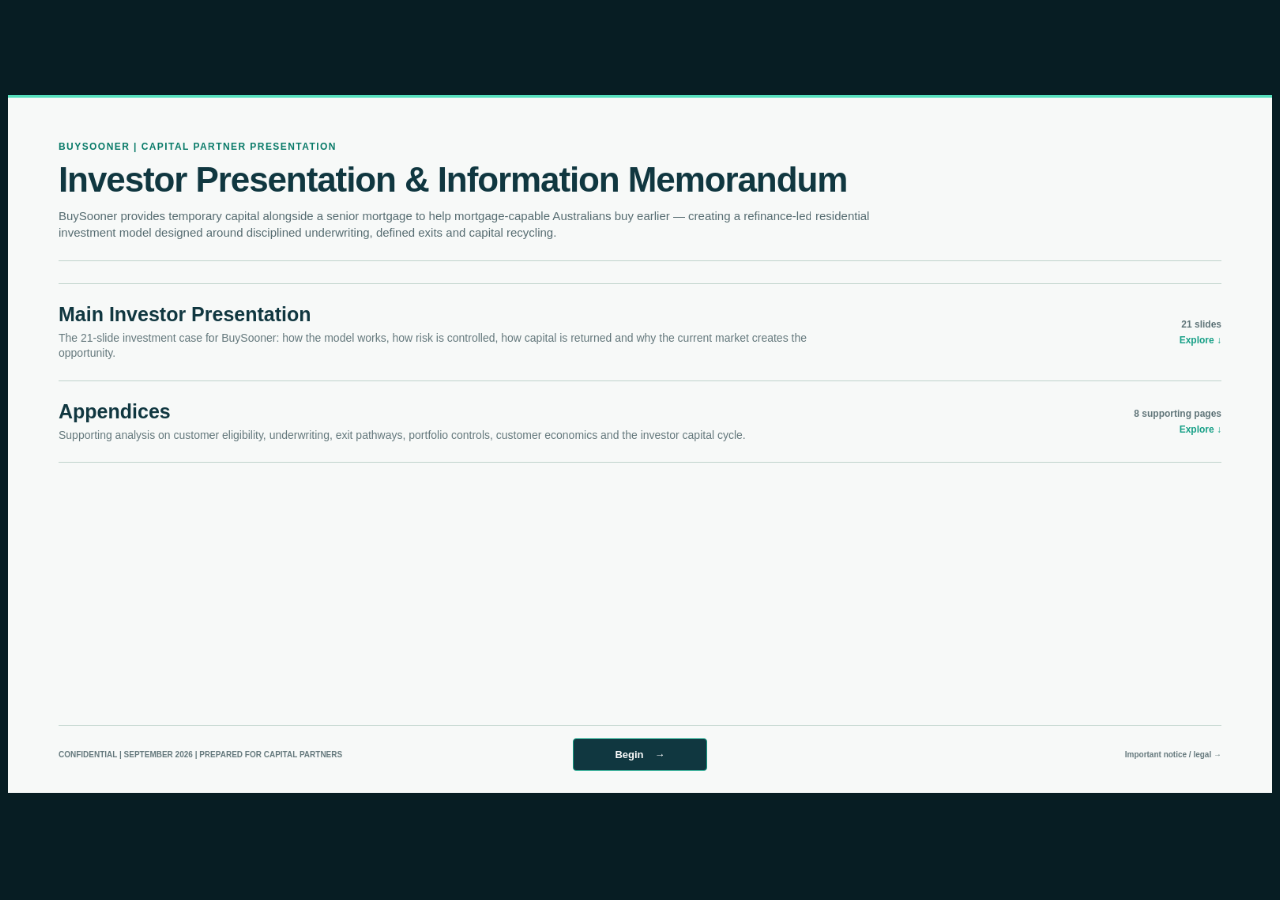
==== index.html @ c49d0c30 "Restructure capital economics slide" ====
<!DOCTYPE html>
<html lang="en-AU"><head><meta http-equiv="Content-Type" content="text/html; charset=UTF-8">

<meta name="viewport" content="width=device-width,initial-scale=1">
<title>BuySooner | Investor presentation</title>
<link rel="stylesheet" href="./styles.css">
<link rel="stylesheet" href="./waiting.css">
<link rel="stylesheet" href="./portfolio.css?v=20260921-matrix">
<link rel="stylesheet" href="./capital-cycle.css">
<link rel="stylesheet" href="./worked-example.css?v=20260922-footerfix">
<link rel="stylesheet" href="./presentation.css">
<link rel="stylesheet" href="./refinement.css?v=20260922-economicswaterfall1">
</head>
<body>
<main id="viewer" tabindex="0" aria-label="Investor presentation">
<div id="deck">
<section class="slide launch-slide enhanced-slide" id="contents">
<div class="contents-head">
<p class="eyebrow">BUYSOONER | CAPITAL PARTNER PRESENTATION</p>
<h1>Investor Presentation &amp; Information Memorandum</h1>
<p class="contents-purpose">BuySooner provides temporary capital alongside a senior mortgage to help mortgage-capable Australians buy earlier — creating a refinance-led residential investment model designed around disciplined underwriting, defined exits and capital recycling.</p>
</div>

<div class="contents-sections">
<section class="contents-disclosure" data-contents-disclosure="main">
<button class="contents-disclosure-trigger" type="button" aria-expanded="false" aria-controls="contents-main-panel">
<span>
<strong>Main Investor Presentation</strong>
<small>The 21-slide investment case for BuySooner: how the model works, how risk is controlled, how capital is returned and why the current market creates the opportunity.</small>
</span>
<span class="contents-disclosure-meta">21 slides <b aria-hidden="true">Explore ↓</b></span>
</button>
<div class="contents-disclosure-panel" id="contents-main-panel" hidden>
<div class="contents-main-list">
<div>
<a href="#page-1" data-presentation-target="page-1"><span>01</span><strong>Homeownership, accelerated.</strong></a>
<a href="#page-2" data-presentation-target="page-2"><span>02</span><strong>Investment thesis</strong></a>
<a href="#page-3" data-presentation-target="page-3"><span>03</span><strong>The problem</strong></a>
<a href="#page-4" data-presentation-target="page-4"><span>04</span><strong>Product</strong></a>
<a href="#page-5" data-presentation-target="page-5"><span>05</span><strong>Worked transaction</strong></a>
<a href="#page-6" data-presentation-target="page-6"><span>06</span><strong>Market timing</strong></a>
<a href="#page-7" data-presentation-target="page-7"><span>07</span><strong>Stress testing</strong></a>
</div>
<div>
<a href="#page-8" data-presentation-target="page-8"><span>08</span><strong>Refinance strategy</strong></a>
<a href="#page-9" data-presentation-target="page-9"><span>09</span><strong>Risk controls</strong></a>
<a href="#page-10" data-presentation-target="page-10"><span>10</span><strong>Capital economics</strong></a>
<a href="#page-11" data-presentation-target="page-11"><span>11</span><strong>BuySooner economics</strong></a>
<a href="#page-12" data-presentation-target="page-12"><span>12</span><strong>Structural housing thesis</strong></a>
<a href="#page-13" data-presentation-target="page-13"><span>13</span><strong>Positioning</strong></a>
<a href="#page-14" data-presentation-target="page-14"><span>14</span><strong>Market opportunity</strong></a>
</div>
<div>
<a href="#page-15" data-presentation-target="page-15"><span>15</span><strong>Go-to-market</strong></a>
<a href="#page-16" data-presentation-target="page-16"><span>16</span><strong>Technology</strong></a>
<a href="#page-17" data-presentation-target="page-17"><span>17</span><strong>Leadership team</strong></a>
<a href="#page-18" data-presentation-target="page-18"><span>18</span><strong>Capital architecture</strong></a>
<a href="#page-19" data-presentation-target="page-19"><span>19</span><strong>The opportunity</strong></a>
<a href="#page-20" data-presentation-target="page-20"><span>20</span><strong>Readiness</strong></a>
<a href="#page-21" data-presentation-target="page-21"><span>21</span><strong>A better bridge to homeownership.</strong></a>
</div>
</div>
<button class="contents-close" type="button">Close ↑</button>
</div>
</section>

<section class="contents-disclosure" data-contents-disclosure="appendices">
<button class="contents-disclosure-trigger" type="button" aria-expanded="false" aria-controls="contents-appendices-panel">
<span>
<strong>Appendices</strong>
<small>Supporting analysis on customer eligibility, underwriting, exit pathways, portfolio controls, customer economics and the investor capital cycle.</small>
</span>
<span class="contents-disclosure-meta">8 supporting pages <b aria-hidden="true">Explore ↓</b></span>
</button>
<div class="contents-disclosure-panel" id="contents-appendices-panel" hidden>
<div class="contents-appendix-list">
<div>
<h3>Underwriting &amp; customer</h3>
<a href="#appendix-1" data-presentation-target="appendix-1"><span>Appendix 1</span><strong>Cost of waiting</strong></a>
<a href="#appendix-2" data-presentation-target="appendix-2"><span>Appendix 2</span><strong>Customer eligibility and exclusions</strong></a>
<a href="#appendix-3" data-presentation-target="appendix-3"><span>Appendix 3</span><strong>How BuySooner evaluates risk</strong></a>
</div>
<div>
<h3>Capital &amp; economics</h3>
<a href="#appendix-6" data-presentation-target="appendix-6"><span>Appendix 6</span><strong>Five-year worked example</strong></a>
<a href="#appendix-6a" data-presentation-target="appendix-6a"><span>Appendix 6A</span><strong>Customer proposition &amp; value exchange</strong></a>
<a href="#appendix-7" data-presentation-target="appendix-7"><span>Appendix 7</span><strong>Investor capital cycle</strong></a>
</div>
<div>
<h3>Portfolio &amp; exits</h3>
<a href="#appendix-4" data-presentation-target="appendix-4"><span>Appendix 4</span><strong>Exit risk &amp; fallback pathways</strong></a>
<a href="#appendix-5" data-presentation-target="appendix-5"><span>Appendix 5</span><strong>Portfolio construction &amp; concentration controls</strong></a>
</div>
</div>
<button class="contents-close" type="button">Close ↑</button>
</div>
</section>
</div>

<div class="contents-footer">
<p>CONFIDENTIAL | SEPTEMBER 2026 | PREPARED FOR CAPITAL PARTNERS</p>
<a href="#page-1" class="contents-begin" data-presentation-target="page-1">Begin <span aria-hidden="true">→</span></a>
<a href="#page-22" data-presentation-target="page-22">Important notice / legal →</a>
</div>
</section>
<section class="slide page-1 enhanced-slide" id="page-1">
<div class="slide-head">
<p class="eyebrow">INVESTOR / CAPITAL PARTNER DECK</p>
<h1 class="">Homeownership, accelerated.</h1>
<p class="intro">BuySooner helps capable Australians buy a home earlier by providing the capital they are missing today, with the homeowner repaying BuySooner through a later refinance.</p>
<p class="caption">September 2026</p>
</div>
<div class="slide-body">
<aside class="hero-panel">
<p class="eyebrow">THE WINDOW</p>
<div class="metrics">
<article class="reveal">
<p class="number">Q2 2027</p>
<p class="caption">evidence-weighted housing trough</p>
</article>
<article class="reveal">
<p class="number">~2% or less</p>
<p class="caption">more likely post-origination portfolio downside</p>
</article>
<article class="reveal">
<p class="number">PLAN A</p>
<p class="caption">one refinance targets full take-out</p>
</article>
</div>
</aside>
</div>
<div class="page-footer">
<div class="source-footer">BUYSOONER | SEPTEMBER 2026 CONFIDENTIAL</div>
</div>
</section>
<section class="slide page-2 enhanced-slide" id="page-2">
<div class="slide-head">
<p class="eyebrow">INVESTMENTTHESIS</p>
<h1 class="">BuySooner turns a housing affordability problem into a refinance-led capital cycle.</h1>
<p class="intro">The proposition is simple: provide a temporary 10% Boost at purchase, charge for the capital and target one refinance that repays both the external Boost financier and BuySooner. If full take-out is not yet available, a two-stage refinance can repay the financier first and BuySooner later.</p>
</div>
<div class="slide-body">
<div class="metrics">
<article class="reveal">
<p class="number">10%</p>
<p class="caption">TYPICAL BOOST CONTRIBUTION</p>
</article>
<article class="reveal">
<p class="number">~2.1% p.a.</p>
<p class="caption">CUSTOMER FEE ON HOME VALUE</p>
</article>
<article class="reveal">
<p class="number">80% LVR</p>
<p class="caption">TARGET REFINANCE TAKE-OUT</p>
</article>
<article class="reveal">
<p class="number">Y3 / Y4</p>
<p class="caption">LENDER / BS LIKELY TAKE-OUT</p>
</article>
</div>
<div class="grid three">
<article class="card reveal">
<h3 class="">1. Large structural need</h3>
<p class="">Many aspiring owners have the income trajectory to service a home, but not enough capital at the moment they need it.</p>
</article>
<article class="card reveal">
<h3 class="">2. Short-duration design</h3>
<p class="">BuySooner is designed to exit through refinance, not to remain a long-term co-owner harvesting property appreciation.</p>
</article>
<article class="card reveal">
<h3 class="">3. Risk is managed twice</h3>
<p class="">A senior lender underwrites the borrower and property. BuySooner separately underwrites the exit path and portfolio fit.</p>
</article>
</div>
</div>
<div class="page-footer">
<div class="source-footer">BUYSOONER | SEPTEMBER 2026 CONFIDENTIAL</div>
<span class="original-page">2</span>
</div>
</section>
<section class="slide page-3 enhanced-slide" id="page-3">
<div class="slide-head">
<p class="eyebrow">THEPROBLEM</p>
<h1 class="">The deposit is only one part of the affordability gap.</h1>
<p class="intro">The old shared-equity answer is “own a large slice for a long time.” BuySooner is built around a smaller, temporary contribution and an explicit refinance pathway.</p>
</div>
<div class="slide-body">
<div class="grid two page3-paths">
<article class="card reveal page3-traditional">
<h3 class="">TRADITIONAL PATH</h3>
<p class="">Save longer →Buy later</p>
<p class="">During the wait, prices, rent and life can keep moving. The customer remains exposed to the market without owning the asset.</p>
</article>
<article class="card reveal page3-buysooner">
<h3 class="">BUYSOONER PATH</h3>
<p class="">Buy sooner →Refinance out</p>
<p class="">BuySooner supplies the missing capital now. The customer owns the home and works toward a conventional refinance as equity, amortisation and income improve.</p>
<p class="callout">Temporary capital, not permanent co-ownership</p>
</article>
</div>
</div>
<div class="page-footer">
<div class="source-footer">BUYSOONER | SEPTEMBER 2026 CONFIDENTIAL</div>
<span class="original-page">3</span>
</div>
</section>
<section class="slide page-4 enhanced-slide" id="page-4">
<div class="slide-head">
<p class="eyebrow">PRODUCT</p>
<h1 class="">One transaction. Two layers of capital. One preferred refinance exit.</h1>
<p class="intro">Illustrative $1.5m purchase with a 10% BuySooner Boost. Actual transaction parameters vary by borrower, property and senior lender.</p>
</div>
<div class="slide-body">
<div class="grid three page4-flow">
<article class="card reveal page4-stage page4-origin">
<h3 class="">1 ORIGINATE</h3>
<p class="number">$150k</p>
<p class="">BuySooner contributes 10% of the purchase price alongside the customer and senior mortgage.</p>
</article>
<article class="card reveal page4-stage page4-manage">
<h3 class="">2 MANAGE</h3>
<p class="">Active</p>
<p class="">Customer and property performance are monitored, with formal exit reviews and early-warning triggers.</p>
</article>
<article class="card reveal page4-stage page4-exit">
<h3 class="">3 REFINANCE EXIT</h3>
<p class="number">≤80%</p>
<p class="">Plan A is one refinance that repays both the external Boost financier and BuySooner. Plan B allows the financier to be repaid first, with BuySooner remaining secured until a later refinance.</p>
</article>
</div>
<span class="flow-arrow">→</span>
<span class="flow-arrow">→</span>
<div class="page4-economics">
<span>Illustrative economics</span>
<span>10% Boost</span>
<span>~2.105% p.a. fee on home value</span>
<span>one-stage target | two-stage fallback</span>
</div>
</div>
<div class="page-footer">
<div class="source-footer">BUYSOONER | SEPTEMBER 2026 CONFIDENTIAL</div>
<span class="original-page">4</span>
</div>
</section>
<section class="slide page-5 enhanced-slide" id="page-5">
<div class="slide-head">
<p class="eyebrow">WORKED TRANSACTION</p>
<h1 class="">A $1m home: 10% customer equity + 80% senior mortgage + 10% BuySooner Boost.</h1>
<p class="intro">The senior lender independently underwrites the customer and property. BuySooner separately assesses the Boost, collateral and refinance pathway.</p>
</div>
<div class="slide-body">
<p class="purchase">PURCHASE PRICE $1,000,000</p>
<div class="stack-diagram" aria-label="Purchase capital stack">
<i style="--portion:10">
<span>10%</span>
</i>
<i style="--portion:80">
<span>80%</span>
</i>
<i style="--portion:10">
<span>10%</span>
</i>
</div>
<div class="grid three funding-cards">
<article class="card reveal">
<h3 class="">CUSTOMER</h3>
<p class="number">$100k 10%</p>
<p class="">Cash equity / deposit</p>
</article>
<article class="card reveal">
<h3 class="">SENIOR LENDER</h3>
<p class="number">$800k 80%</p>
<p class="">First mortgage; customer services P&amp;I</p>
</article>
<article class="card reveal">
<h3 class="">BUYSOONER</h3>
<p class="number">$100k 10%</p>
<p class="">Temporary Boost; no monthly BS payment</p>
</article>
</div>
<div class="grid three transaction-lifecycle diagram-surface"><svg class="diagram-links" aria-hidden="true" viewBox="0 0 996 73"><defs><marker id="flow-arrow-2" markerWidth="6" markerHeight="6" refX="5" refY="3" orient="auto"><path d="M0 0 L6 3 L0 6 Z" fill="#159f86"></path></marker></defs><path class="diagram-link " marker-end="url(#flow-arrow-2)" pathLength="1" d="M308.6641673834531 36.52799015780824 C323.1638423243297 36.52799015780824 323.1638423243297 36.52799015780824 337.66351726520634 36.52799015780824"></path><path class="diagram-link " marker-end="url(#flow-arrow-2)" pathLength="1" d="M653.3276846486594 36.52799015780824 C667.8273538665833 36.52799015780824 667.8273538665833 36.52799015780824 682.327023084507 36.52799015780824"></path></svg><svg class="diagram-links" aria-hidden="true" viewBox="0 0 1472 52"><defs><marker id="flow-arrow-2" markerWidth="6" markerHeight="6" refX="5" refY="3" orient="auto"><path d="M0 0 L6 3 L0 6 Z" fill="#159f86"></path></marker></defs><path class="diagram-link " marker-end="url(#flow-arrow-2)" pathLength="1" d="M467.3324758590727 26.09001290440713 C481.8294873871258 26.09001290440713 481.8294873871258 26.09001290440713 496.32649891517895 26.09001290440713"></path><path class="diagram-link " marker-end="url(#flow-arrow-2)" pathLength="1" d="M970.6589747742516 26.09001290440713 C985.1560015610344 26.09001290440713 985.1560015610344 26.09001290440713 999.6530283478171 26.09001290440713"></path></svg>
<article class="card reveal">
<h3 class="">DAY 1 Customer owns the home</h3>
</article>
<article class="card reveal">
<h3 class="">→ TERM Customer pays senior mortgage</h3>
</article>
<article class="card reveal">
<h3 class="">→ EXIT Refinance preferred; sale fallback</h3>
</article>
</div>
<p class="callout">BuySooner completes the missing settlement layer so an eligible buyer can own earlier, then repay the Boost through refinance.</p>
</div>
<div class="page-footer">
<span class="original-page">5</span>
</div>
</section>
<section class="slide page-6 enhanced-slide" id="page-6">
<div class="slide-head">
<p class="eyebrow">MARKETTIMING</p>
<h1 class="">The correction is a feature of the underwriting window, not a hidden assumption.</h1>
<p class="intro">The September 2026 evidence-weighted synthesis points to a Q2 2027 trough and ~4.5% further national downside from late August. BuySooner is making a deliberate strategic choice to launch at scale only when the current correction is close to, or at, its expected trough. This is intended to avoid deploying a large portfolio near the prior peak and to enter after much of the forecast downside has already been absorbed.</p>
</div>
<div class="slide-body">
<div class="metrics">
<article class="reveal">
<p class="number">Q2 2027</p>
<p class="caption">CENTRAL TROUGH</p>
</article>
<article class="reveal">
<p class="number">~4.5%</p>
<p class="caption">FURTHER DOWNSIDE BOUNDARY</p>
</article>
<article class="reveal">
<p class="number">≤2%</p>
<p class="caption">MORE LIKELY POST-ORIGINATION</p>
</article>
<article class="reveal">
<p class="number">+29.5%</p>
<p class="caption">5-YEAR GROWTH FROM TROUGH</p>
</article>
</div>
<div class="grid two">
<div>
<h3 class="">Evidence-weighted recovery path</h3>
<div class="chart">
<div class="column" style="--bar:135.0px">
<b class="number">+4.5%</b>
<i aria-hidden="true">
</i>
<span class="caption">Y1</span>
</div>
<div class="column" style="--bar:165.0px">
<b class="number">+5.5%</b>
<i aria-hidden="true">
</i>
<span class="caption">Y2</span>
</div>
<div class="column" style="--bar:180px">
<b class="number">+6.0%</b>
<i aria-hidden="true">
</i>
<span class="caption">Y3</span>
</div>
<div class="column" style="--bar:165.0px">
<b class="number">+5.5%</b>
<i aria-hidden="true">
</i>
<span class="caption">Y4</span>
</div>
<div class="column" style="--bar:150px">
<b class="number">+5.0%</b>
<i aria-hidden="true">
</i>
<span class="caption">Y5</span>
</div>
</div>
</div>
<aside class="card">
<h3 class="">Why launch timing matters</h3>
<p class="">Scale launch is intentionally aligned to the late-cycle / trough window. The full 4.5% remains the conservative boundary, but ≤2% is the more likely post-origination case because much of the correction should already be embedded before scaled deployment begins.</p>
</aside>
</div>
</div>
<div class="page-footer">
<div class="source-footer">BUYSOONER | SEPTEMBER 2026 CONFIDENTIAL</div>
<span class="original-page">6</span>
</div>
</section>
<section class="slide page-7 enhanced-slide" id="page-7">
<div class="slide-head">
<p class="eyebrow">STRESSTESTING</p>
<h1 class="">The external consensus sits above every BuySooner stress case.</h1>
<p class="intro">The stress ladder is deliberately worse than the market baseline. It tests how long capital may remain outstanding, rather than assuming the consensus must be achieved.</p>
</div>
<div class="slide-body">
<div class="table-scroll">
<table>
<tbody><tr class="reveal">
<th class="">CASE</th>
<th class="">POST-ORIGINATION</th>
<th class="">RECOVERY PATH</th>
<th class="">80% TAKE-OUT</th>
</tr>
<tr class="reveal">
<td class="">Consensus - likely</td>
<td class="">-2%</td>
<td class="">4.5%, 5.5%, 6.0%, 5.5%, 5.0%</td>
<td class="">Year 3</td>
</tr>
<tr class="reveal">
<td class="">Consensus - boundary</td>
<td class="">-4.5%</td>
<td class="">same central recovery</td>
<td class="">Year 4</td>
</tr>
<tr class="reveal">
<td class="">Mild Bear</td>
<td class="">-2%</td>
<td class="">3%, 5%, then 5.5% p.a.</td>
<td class="">Year 5</td>
</tr>
<tr class="reveal">
<td class="">Strong Bear</td>
<td class="">-6%</td>
<td class="">flat Y2; 2.5%, 4%, then 4.5%</td>
<td class="">Year 7</td>
</tr>
<tr class="reveal">
<td class="">Extreme Stress</td>
<td class="">-10%</td>
<td class="">2 flat years; 1%, 1%, then 2%</td>
<td class="">&gt; Year 15</td>
</tr>
</tbody></table>
</div>
<p class="callout">The key credit insight Even if the full central downside occurs after origination, the consensus path reaches an 80% refinance take-out in approximately Year 4.</p>
</div>
<div class="page-footer">
<div class="source-footer">BUYSOONER | SEPTEMBER 2026 CONFIDENTIAL</div>
<span class="original-page">7</span>
</div>
</section>
<section class="slide page-8 enhanced-slide" id="page-8">
<div class="slide-head">
<p class="eyebrow">REFINANCESTRATEGY</p>
<h1 class="">Plan A is a single refinance. Plan B protects capital velocity if full take-out is not yet available.</h1>
<p class="intro">The objective is to refinance the entire Boost obligation at once. The two-stage pathway is a fallback designed to return external financier capital quickly rather than forcing it to wait for BuySooner fees to become fully refinanceable.</p>
</div>
<div class="slide-body">
<div class="refinance-pathways refinance-pathways-linear">
<div class="refinance-column plan-a-column">
<div class="refinance-label">
<h3>PLAN A</h3>
<p>ONE REFINANCE</p>
</div>
<article class="card reveal plan-a">
<p>1. Preferred: full take-out</p>
<p>Once refinance capacity is sufficient, one conventional refinance repays the external Boost financier and BuySooner together. This is the preferred customer and portfolio outcome.</p>
<div class="plan-endpoint"><span>ONE REFINANCE</span><strong>Financier + BuySooner repaid</strong></div>
</article>
</div>
<span class="refinance-arrow" aria-hidden="true">→</span>
<div class="refinance-column plan-b-column">
<div class="refinance-label">
<h3>PLAN B</h3>
<p>TWO STAGES</p>
</div>
<article class="card reveal plan-b">
<p>2. Fallback: lender first</p>
<p>If capacity is sufficient to repay the financier but not the full BuySooner balance, Plan B applies available capacity to the financier first so its capital can be recycled quickly.</p>
</article>
</div>
<span class="refinance-arrow" aria-hidden="true">→</span>
<div class="refinance-column plan-later-column">
<div class="refinance-label">
<h3>CAPITAL VELOCITY</h3>
<p>PROTECTED</p>
</div>
<article class="card reveal plan-later">
<p>3. BuySooner exits later</p>
<p>Any residual BuySooner receivable remains secured. A later refinance repays BuySooner as equity, mortgage amortisation and borrower capacity continue to improve.</p>
</article>
</div>
</div>


<p class="callout">Why the distinction matters The Year 3 / Year 4 benchmarks in the housing analysis are lender take-out tests, not promises that BuySooner is fully repaid then. Plan A targets full repayment in one refinance; Plan B avoids trapping external capital until BuySooner’s later fees are also refinanceable.</p>
</div>
<div class="page-footer">
<div class="source-footer">BUYSOONER | SEPTEMBER 2026 CONFIDENTIAL</div>
<span class="original-page">8</span>
</div>
</section>
<section class="slide page-9 enhanced-slide" id="page-9">
<div class="slide-head">
<p class="eyebrow">RISKCONTROLS</p>
<h1 class="">BuySooner cannot control the housing cycle. It can control what it originates and how the book evolves.</h1>
<p class="intro">Controls operate at transaction, customer and portfolio level, allowing exposure to tighten as the market changes.</p>
</div>
<div class="slide-body">
<div class="grid three diagram-surface"><svg class="diagram-links" aria-hidden="true" viewBox="0 0 996 250"><defs><marker id="flow-arrow-4" markerWidth="6" markerHeight="6" refX="5" refY="3" orient="auto"><path d="M0 0 L6 3 L0 6 Z" fill="#159f86"></path></marker></defs><path class="diagram-link " marker-end="url(#flow-arrow-4)" pathLength="1" d="M308.6641673834531 125.23567413901968 C323.1638423243297 125.23567413901968 323.1638423243297 125.23567413901968 337.66351726520634 125.23567413901968"></path><path class="diagram-link " marker-end="url(#flow-arrow-4)" pathLength="1" d="M653.3276846486594 125.23567413901968 C667.8273538665833 125.23567413901968 667.8273538665833 125.23567413901968 682.327023084507 125.23567413901968"></path></svg><svg class="diagram-links" aria-hidden="true" viewBox="0 0 1472 184"><defs><marker id="flow-arrow-4" markerWidth="6" markerHeight="6" refX="5" refY="3" orient="auto"><path d="M0 0 L6 3 L0 6 Z" fill="#159f86"></path></marker></defs><path class="diagram-link " marker-end="url(#flow-arrow-4)" pathLength="1" d="M467.3324758590727 91.97637948659516 C481.8294873871258 91.97637948659516 481.8294873871258 91.97637948659516 496.32649891517895 91.97637948659516"></path><path class="diagram-link " marker-end="url(#flow-arrow-4)" pathLength="1" d="M970.6589747742516 91.97637948659516 C985.1560015610344 91.97637948659516 985.1560015610344 91.97637948659516 999.6530283478171 91.97637948659516"></path></svg>
<article class="card reveal">
<h3 class="">Origination</h3>
<p class="">Every transaction must show a credible refinance pathway under conservative assumptions: serviceability, property quality and liquidity, refinance LVR and portfolio fit. The senior lender separately underwrites borrower and property.</p>
</article>
<article class="card reveal">
<h3 class="">Customer</h3>
<p class="">Existing exposures are monitored through the term. Income, credit conduct, property performance and refinance viability can trigger earlier engagement, active exit planning and a formal Year 3 review.</p>
</article>
<article class="card reveal">
<h3 class="">Portfolio</h3>
<p class="">Geography, property type, contribution mix, vintage, duration and expected exit timing are monitored. BuySooner can tighten limits, restrict markets, increase underwriting or pause originations.</p>
</article>
</div>
<p class="callout">Result: risk can be reduced before it compounds</p>
</div>
<div class="page-footer">
<div class="source-footer">BUYSOONER | SEPTEMBER 2026 CONFIDENTIAL</div>
<span class="original-page">9</span>
</div>
</section>
<section class="slide page-10 enhanced-slide" id="page-10">
<div class="slide-head">
<p class="eyebrow">CAPITALECONOMICS</p>
<h1 class="">The model is designed around yield plus capital recycling, not a heroic property-price bet.</h1>
<p class="intro">A typical 10% Boost carries an annual fee equivalent to approximately 2.105% of the home value. Property appreciation helps refinance capacity, but is not the only exit driver.</p>
</div>
<div class="slide-body">
<div class="capital-economics-drivers">
<article class="capital-economics-driver reveal">
<span class="capital-economics-number">1</span>
<div>
<h3>Contractual yield</h3>
<p>Annual customer fee accrues while BuySooner capital is outstanding.</p>
</div>
</article>
<article class="capital-economics-driver reveal">
<span class="capital-economics-number">2</span>
<div>
<h3>Refinance capacity</h3>
<p>Senior mortgage amortisation, customer income growth and property recovery can all improve take-out capacity.</p>
</div>
</article>
<article class="capital-economics-driver reveal">
<span class="capital-economics-number">3</span>
<div>
<h3>Capital recycling</h3>
<p>When refinanced, capital is redeployed into new originations, increasing asset turns over time.</p>
</div>
</article>
</div>
<div class="capital-economics-exit">
<h3>Exit is supported by four moving parts</h3>
<div class="capital-economics-pills">
<span>Mortgage amortisation</span>
<span>Income growth</span>
<span>Housing recovery</span>
<span>Active exit management</span>
</div>
</div>
</div>
<div class="page-footer">
<div class="source-footer">BUYSOONER | SEPTEMBER 2026 CONFIDENTIAL</div>
<span class="original-page">10</span>
</div>
</section>
<section class="slide page-11 enhanced-slide" id="page-11">
<div class="slide-head">
<p class="eyebrow">BUYSOONER ECONOMICS</p>
<h1 class="">At exit, cash follows a simple waterfall.</h1>
<p class="intro">Plan A is one refinance that repays both the external Boost financier and BuySooner. The example below shows how BuySooner realises cash.</p>
</div>
<div class="slide-body">
<div class="economics-waterfall-layout">
<aside class="exit economics-exit-summary">
<p class="eyebrow">ILLUSTRATIVE TRANSACTION</p>
<p class="eyebrow economics-example-label">EXAMPLE EXIT</p>
<div class="economics-exit-row">
<span>Customer exit amount</span>
<strong>$200,000</strong>
</div>
<div class="economics-exit-row">
<span>Financier repayment*</span>
<strong>($159,400)</strong>
</div>
<div class="economics-exit-row economics-margin-row">
<span>BuySooner margin</span>
<strong>$40,600</strong>
</div>
<p class="economics-exit-note">Financier capital + contracted return is paid first. BuySooner retains the residual economics.</p>
<p class="footnote">*Illustrative Year 3 exit using $100k Boost and 9% p.a. financier return, compounded annually.</p>
</aside>
<div class="economics-waterfall-steps">
<article class="economics-step-row reveal">
<b class="step">1</b>
<div class="economics-step-copy">
<h3>CUSTOMER PAYS AT EXIT</h3>
<p>Agreed exit amount is funded from refinance or sale proceeds.</p>
</div>
</article>
<article class="economics-step-row reveal">
<b class="step">2</b>
<div class="economics-step-copy">
<h3>FINANCIER IS REPAID</h3>
<p>Boost capital plus contracted accrued financier return is discharged.</p>
</div>
</article>
<article class="economics-step-row reveal">
<b class="step">3</b>
<div class="economics-step-copy">
<h3>BUYSOONER KEEPS THE BALANCE</h3>
<p>The residual exit proceeds are BuySooner cash revenue / margin.</p>
</div>
</article>
<article class="economics-step-row reveal">
<b class="step">4</b>
<div class="economics-step-copy">
<h3>CAPITAL IS RECYCLED</h3>
<p>Returned external capital can support new eligible Boosts.</p>
</div>
</article>
</div>
</div>
<p class="callout">REALISATION: customer exit cash → financier repaid → BuySooner margin realised</p>
</div>
<div class="page-footer">
<span class="original-page">11</span>
</div>
</section>
<section class="slide page-12 enhanced-slide" id="page-12">
<div class="slide-head">
<p class="eyebrow">STRUCTURAL HOUSING THESIS</p>
<h1 class="">Population is growing faster than housing supply can adjust.</h1>
<p class="intro">That imbalance does not eliminate housing cycles. It creates persistent long-run pressure on demand, rents and home values when supply fails to keep pace.</p>
</div>
<div class="slide-body">
<div class="grid three diagram-surface"><svg class="diagram-links" aria-hidden="true" viewBox="0 0 996 308"><defs><marker id="flow-arrow-8" markerWidth="6" markerHeight="6" refX="5" refY="3" orient="auto"><path d="M0 0 L6 3 L0 6 Z" fill="#159f86"></path></marker></defs><path class="diagram-link join" marker-end="url(#flow-arrow-8)" pathLength="1" d="M166.66666295862225 21.999408674176163 V4 H845.3330687291239 V16.999408674176163"></path><path class="diagram-link " marker-end="url(#flow-arrow-8)" pathLength="1" d="M658.6668180989095 166.0145134083498 C673.1664720556257 166.0145134083498 673.1664720556257 166.0145134083498 687.666126012342 166.0145134083498"></path></svg><svg class="diagram-links" aria-hidden="true" viewBox="0 0 1472 288"><defs><marker id="flow-arrow-8" markerWidth="6" markerHeight="6" refX="5" refY="3" orient="auto"><path d="M0 0 L6 3 L0 6 Z" fill="#159f86"></path></marker></defs><path class="diagram-link join" marker-end="url(#flow-arrow-8)" pathLength="1" d="M245.98739877719527 21.996976781272167 V4 H1241.9864464334419 V16.996976781272167"></path><path class="diagram-link " marker-end="url(#flow-arrow-8)" pathLength="1" d="M975.9933045689695 155.90779381907012 C990.4903313557522 155.90779381907012 990.4903313557522 155.90779381907012 1004.987358142535 155.90779381907012"></path></svg>
<article class="card reveal">
<h3 class="">DEMAND</h3>
<p class="number">1.5%</p>
<p class="">annual population growth latest ABS year to Dec 2025</p>
<p class="">OECD 2026: Australia’s latest 5-year population growth averaged 1.4% p.a. versus 0.5% across the OECD.</p>
</article>
<article class="card reveal">
<h3 class="">SUPPLY</h3>
<p class="number">420</p>
<p class="">dwellings per 1,000 people vs ~467 OECD average</p>
<p class="">Grattan finds Australia is one of only four OECD countries where housing per person declined over the past two decades.</p>
</article>
<article class="card reveal">
<h3 class="">THE MECHANISM</h3>
<p class="">More people + constrained supply</p>
<p class="">persistent excess → demand</p>
<p class="">Unless supply catches up materially or demand growth changes, the structural pressure remains upward.</p>
</article>
</div>
<h3 class="">WHY THIS MATTERS TO BUYSOONER</h3>
<p class="callout">This structural imbalance is the recovery engine beneath the refinance thesis. BuySooner still stress-tests cyclical falls, but it does not assume a permanently stagnant housing market as the central case.</p>
</div>
<div class="page-footer">
<div class="source-footer">BUYSOONER | SEPTEMBER 2026 CONFIDENTIAL</div>
<span class="original-page">12</span>
</div>
</section>
<section class="slide page-13 enhanced-slide" id="page-13">
<div class="slide-head">
<p class="eyebrow">POSITIONING</p>
<h1 class="">Shared equity is proven. BuySooner changes the duration, customer and economics.</h1>
<p class="intro">Government and private shared-equity models validate demand for purchase assistance. BuySooner is designed for a different customer segment and a much smaller, refinanceable stake.</p>
</div>
<div class="slide-body">
<div class="grid three">
<article class="card reveal">
<h3 class="">Government shared equity</h3>
<p class="">Large equity stake</p>
<p class="">Income / price caps</p>
<p class="">Public-policy allocation</p>
</article>
<article class="card reveal">
<h3 class="">Traditional private shared equity</h3>
<p class="">Often long holding periods</p>
<p class="">Meaningful share of upside</p>
<p class="">Deposit-centric</p>
</article>
<article class="card reveal">
<h3 class="">BuySooner</h3>
<p class="">~10% temporary Boost</p>
<p class="">Refinance-first exit</p>
<p class="">Credit + portfolio controls</p>
</article>
</div>
<p class="callout">Smaller stake • clearer exit • capital can turn faster</p>
</div>
<div class="page-footer">
<div class="source-footer">BUYSOONER | SEPTEMBER 2026 CONFIDENTIAL</div>
<span class="original-page">13</span>
</div>
</section>
<section class="slide page-14 enhanced-slide" id="page-14">
<div class="slide-head">
<p class="eyebrow">MARKET OPPORTUNITY</p>
<h1 class="">A very large housing market, with BuySooner funding only the missing layer.</h1>
<p class="intro">The target is the recurring pool of mortgage-capable buyers whose purchase is blocked by deposit or budget constraints.</p>
</div>
<div class="slide-body">
<div class="metrics market-metrics">
<article class="reveal">
<p class="number">$12.4tn</p>
<p class="caption">Australian housing market value</p>
<p class="caption">Cotality, Aug 2026</p>
</article>
<article class="reveal">
<p class="number">11.5m</p>
<p class="caption">Australian dwellings</p>
<p class="caption">ABS Mar 2026 / Cotality Aug 2026</p>
</article>
<article class="reveal">
<p class="number">$97.6bn</p>
<p class="caption">New housing lending in Q2 2026</p>
<p class="caption">ABS, Jun qtr 2026</p>
</article>
<article class="reveal">
<p class="number">$18.4bn</p>
<p class="caption">First-home-buyer lending in Q2</p>
<p class="caption">ABS, Jun qtr 2026</p>
</article>
</div>
<section class="market-wedge-panel reveal">
<p class="eyebrow">THE CAPITAL-EFFICIENT WEDGE</p>
<div class="market-wedge-content">
<div class="market-wedge-lead">
<h3>BuySooner typically funds ~10% of the purchase price</h3>
</div>
<div class="market-wedge-copy">
<h3>Each <strong>$1</strong> of Boost capital can therefore support roughly <strong>$10</strong> of underlying property purchase value before capital recycling. <span class="wedge-support">BuySooner does not need a large share of the overall market to build a substantial portfolio.</span></h3>
</div>
</div>
</section>
<p class="">29,319 first-home-buyer owner-occupier loan commitments were made in Q2 2026 alone. BuySooner addresses a subset of this flow, plus eligible next-home buyers whose borrowing capacity is sound but whose capital stack is short.</p>
<p class="footnote">Sources: ABS Lending Indicators, June Quarter 2026; ABS Total Value of Dwellings, March Quarter 2026; Cotality Monthly Housing Chart Pack, August 2026.</p>
</div>
<div class="page-footer">
<span class="original-page">14</span>
</div>
</section>
<section class="slide page-15 enhanced-slide" id="page-15">
<div class="slide-head">
<p class="eyebrow">GO-TO-MARKET</p>
<h1 class="">Distribution is embedded in the home-buying workflow.</h1>
<p class="intro">BuySooner does not need to teach customers to seek finance. It needs to be present when a broker or property professional identifies a viable buyer with a capital gap.</p>
</div>
<div class="slide-body">
<div class="grid five diagram-surface"><svg class="diagram-links" aria-hidden="true" viewBox="0 0 996 537"><defs><marker id="flow-arrow-7" markerWidth="6" markerHeight="6" refX="5" refY="3" orient="auto"><path d="M0 0 L6 3 L0 6 Z" fill="#159f86"></path></marker></defs><path class="diagram-link " marker-end="url(#flow-arrow-7)" pathLength="1" d="M498 83.89282228636424 C498 95.39293550429832 498 95.39293550429832 498 106.89304872223242"></path><path class="diagram-link " marker-end="url(#flow-arrow-7)" pathLength="1" d="M498 197.78587100859664 C498 209.28549586789018 498 209.28549586789018 498 220.78512072718368"></path><path class="diagram-link " marker-end="url(#flow-arrow-7)" pathLength="1" d="M498 311.6779430135479 C498 323.17756787284145 498 323.17756787284145 498 334.6771927321349"></path><path class="diagram-link " marker-end="url(#flow-arrow-7)" pathLength="1" d="M498 425.57001501849913 C498 437.0696398777926 498 437.0696398777926 498 448.56926473708614"></path></svg><svg class="diagram-links" aria-hidden="true" viewBox="0 0 1472 119"><defs><marker id="flow-arrow-7" markerWidth="6" markerHeight="6" refX="5" refY="3" orient="auto"><path d="M0 0 L6 3 L0 6 Z" fill="#159f86"></path></marker></defs><path class="diagram-link " marker-end="url(#flow-arrow-7)" pathLength="1" d="M272.3913716528132 59.29482428038712 C282.89131318865907 59.29482428038712 282.89131318865907 59.29482428038712 293.3912547245049 59.29482428038712"></path><path class="diagram-link " marker-end="url(#flow-arrow-7)" pathLength="1" d="M572.7971526878874 59.29482428038712 C583.2971094824629 59.29482428038712 583.2971094824629 59.29482428038712 593.7970662770383 59.29482428038712"></path><path class="diagram-link " marker-end="url(#flow-arrow-7)" pathLength="1" d="M873.1884379298515 59.29482428038712 C883.6883947244269 59.29482428038712 883.6883947244269 59.29482428038712 894.1883515190024 59.29482428038712"></path><path class="diagram-link " marker-end="url(#flow-arrow-7)" pathLength="1" d="M1173.5942494823848 59.29482428038712 C1184.0942062769604 59.29482428038712 1184.0942062769604 59.29482428038712 1194.5941630715358 59.29482428038712"></path></svg>
<article class="card reveal">
<h3 class="">1</h3>
<p class="">Broker / partner identifies gap →</p>
</article>
<article class="card reveal">
<h3 class="">2</h3>
<p class="">Senior lender underwrites →</p>
</article>
<article class="card reveal">
<h3 class="">3</h3>
<p class="">BuySooner exit-underwrites →</p>
</article>
<article class="card reveal">
<h3 class="">4</h3>
<p class="">Purchase settles →</p>
</article>
<article class="card reveal">
<h3 class="">5</h3>
<p class="">Monitor → refinance</p>
</article>
</div>
<div class="grid two">
<article class="card reveal">
<h3 class="">Partner economics</h3>
<p class="">A differentiated solution can convert customers who would otherwise be told to keep saving.</p>
</article>
<article class="card reveal">
<h3 class="">Platform economics</h3>
<p class="">Repeatable underwriting and capital recycling can turn distribution relationships into a scalable origination engine.</p>
</article>
</div>
</div>
<div class="page-footer">
<div class="source-footer">BUYSOONER | SEPTEMBER 2026 CONFIDENTIAL</div>
<span class="original-page">15</span>
</div>
</section>
<section class="slide page-16 enhanced-slide" id="page-16">
<div class="slide-head">
<p class="eyebrow">TECHNOLOGY</p>
<h1 class="">The moat is not a house-price prediction algorithm. It is better selection, monitoring and capital allocation.</h1>
<p class="intro">Technology should make the credit process faster, more consistent and more adaptive as the portfolio grows.</p>
</div>
<div class="slide-body">
<div class="grid three">
<article class="card reveal">
<h3 class="">Property intelligence</h3>
<p class="">Liquidity, comparable sales, local supply-demand, property attributes and downside sensitivity inform property acceptance and concentration limits.</p>
</article>
<article class="card reveal">
<h3 class="">Exit underwriting</h3>
<p class="">Scenario analysis estimates refinance timing under different rates, income growth, amortisation and property-price paths.</p>
</article>
<article class="card reveal">
<h3 class="">Portfolio engine</h3>
<p class="">Vintage, geography, property type, contribution size and expected duration can be monitored to actively manage aggregate risk.</p>
</article>
</div>
<p class="callout">AI is an underwriting amplifier, not the investment thesis.</p>
</div>
<div class="page-footer">
<div class="source-footer">BUYSOONER | SEPTEMBER 2026 CONFIDENTIAL</div>
<span class="original-page">16</span>
</div>
</section>
<section class="slide page-17 enhanced-slide" id="page-17">
<div class="slide-head">
<p class="eyebrow">LEADERSHIP TEAM</p>
<h1 class="">Deep experience across property, lending, technology and banking.</h1>
<p class="intro">Experienced leadership spanning property, lending, technology, banking, product and governance.</p>
</div>
<div class="slide-body">
<div class="grid team">
<article class="person reveal">
<img src="./0.jpeg" alt="">
<h3 class="">Stephen Matthews</h3>
<p class="role">CEO</p>
<p class="">30+ years across real estate and mortgages, including A.V. Jennings and Aussie Home Loans.</p>
</article>
<article class="person reveal">
<img src="./1.jpeg" alt="">
<h3 class="">David Price</h3>
<p class="role">FOUNDER</p>
<p class="">Finance and technology entrepreneur with experience building products, teams and businesses from ideation through scale.</p>
</article>
<article class="person reveal">
<img src="./2.jpeg" alt="">
<h3 class="">Marius Sandu</h3>
<p class="role">CTO</p>
<p class="">Software engineering and CTO experience spanning full-stack systems, AI and machine learning.</p>
</article>
<article class="person reveal">
<img src="./3.jpeg" alt="">
<h3 class="">Jeff Schembri</h3>
<p class="role">HEAD OF ADVISORY COMMITTEE</p>
<p class="">Almost four decades at NAB across corporate, business and private banking, with deep home-loan industry knowledge.</p>
</article>
<article class="person reveal">
<img src="./4.jpeg" alt="">
<h3 class="">Kate O'Connell</h3>
<p class="role">PRINCIPAL, BANKING &amp; PRODUCT</p>
<p class="">20+ years in financial services, including senior NAB leadership and National Head of Product &amp; Strategy at Bank of Queensland.</p>
</article>
<article class="person reveal">
<img src="./5.jpeg" alt="">
<h3 class="">Paul Suma</h3>
<p class="role">PRINCIPAL, STRATEGY &amp; GOVERNANCE</p>
<p class="">Senior banking executive with 30+ years of experience, including senior NAB and BNZ leadership and strategy roles.</p>
</article>
</div>
</div>
<div class="page-footer">
<div class="source-footer">BUYSOONER | SEPTEMBER 2026 CONFIDENTIAL</div>
<span class="original-page">17</span>
</div>
</section>
<section class="slide page-18 enhanced-slide" id="page-18">
<div class="slide-head">
<p class="eyebrow">CAPITALARCHITECTURE</p>
<h1 class="">Scale comes from separating the senior mortgage from the Boost capital.</h1>
<p class="intro">The senior home loan and the BuySooner contribution perform different jobs. A scalable platform can match each layer to the capital provider best suited to its risk, duration and return profile.</p>
</div>
<div class="slide-body">
<p class="eyebrow">ILLUSTRATIVE $1M PURCHASE CAPITAL STACK</p>
<div class="architecture-stack-linear" aria-label="Purchase capital stack">
<article class="architecture-segment architecture-senior" style="--portion:80">
<p class="number">80%</p>
<p class="number">$800k</p>
<h3>Senior mortgage</h3>
</article>
<article class="architecture-segment architecture-customer" style="--portion:10">
<p class="number">10%</p>
<p class="number">$100k</p>
<h3>Customer</h3>
</article>
<article class="architecture-segment architecture-boost" style="--portion:10">
<p class="number">10%</p>
<p class="number">$100k</p>
<h3>Boost</h3>
</article>
</div>
<p class="">Senior lender independently underwrites the 80% mortgage. BuySooner supplies the temporary 10% Boost alongside the customer's 10% equity.</p>
<p class="callout">CAPITAL PARTNER OPPORTUNITY | Fund the 10% Boost layer at portfolio scale</p>
</div>
<div class="page-footer">
<div class="source-footer">BUYSOONER | SEPTEMBER 2026 CONFIDENTIAL</div>
<span class="original-page">18</span>
</div>
</section>
<section class="slide page-19 enhanced-slide" id="page-19">
<div class="slide-head">
<p class="eyebrow">THEOPPORTUNITY</p>
<h1 class="">The next phase is to convert a designed product into a repeatable capital platform.</h1>
<p class="intro">The investment case improves as three flywheels begin to reinforce each other: distribution, underwriting data and lower-cost capital.</p>
</div>
<div class="slide-body">
<div class="opportunity-sequence">
<article class="opportunity-row reveal">
<span class="opportunity-number">01</span>
<h3>Capital</h3>
<p>Secure scalable Boost funding matched to the expected refinance duration.</p>
</article>
<article class="opportunity-row reveal">
<span class="opportunity-number">02</span>
<h3>Origination</h3>
<p>Launch at scale strategically when the downturn is close to or at the expected trough, after controlled pre-scale validation.</p>
</article>
<article class="opportunity-row reveal">
<span class="opportunity-number">03</span>
<h3>Performance</h3>
<p>Build refinance, loss, duration and customer-behaviour data across vintages.</p>
</article>
<article class="opportunity-row reveal">
<span class="opportunity-number">04</span>
<h3>Scale</h3>
<p>Expand distribution and progressively lower cost of capital as the portfolio seasons.</p>
</article>
</div>
<p class="callout">CURRENT PRIORITY | CAPITAL THAT CAN SUPPORT THE BOOST YIELD THROUGH THE PRE-REFINANCE YEARS</p>
</div>
<div class="page-footer">
<div class="source-footer">BUYSOONER | SEPTEMBER 2026 CONFIDENTIAL</div>
<span class="original-page">19</span>
</div>
</section>
<section class="slide page-20 enhanced-slide" id="page-20">
<div class="slide-head">
<p class="eyebrow">READINESS</p>
<h1 class="">BuySooner is preparing for a major commercial launch timed to coincide with the housing market trough.</h1>
<p class="intro">The core product, credit, legal, distribution, people and operating architecture is substantially developed. The next phase is to complete the remaining scale infrastructure and capital relationships ahead of commercial launch.</p>
</div>
<div class="slide-body">
<div class="grid two">
<article class="card">
<h3 class="">PLATFORM IN PLACE</h3>
<p class="check reveal">✓ Product structure &amp; customer proposition</p>
<p class="check reveal">✓ Credit policy and stress-testing framework</p>
<p class="check reveal">✓ Legal / regulatory architecture</p>
<p class="check reveal">✓ Distribution strategy and relationships</p>
<p class="check reveal">✓ Senior team and banking expertise</p>
<p class="check reveal">✓ Portfolio controls and refinance pathways</p>
</article>
<article class="card">
<h3 class="">FINAL SCALE-UP PRIORITIES</h3>
<p class="check reveal">→ Secure scalable Boost funding</p>
<p class="check reveal">→ Complete technology build-out</p>
<p class="check reveal">→ Finalise launch documentation</p>
<p class="check reveal">→ Complete lender and capital-provider arrangements</p>
<p class="check reveal">→ Operationalise servicing and reporting</p>
<p class="check reveal">→ Execute controlled ramp into full commercial launch</p>
</article>
</div>
<p class="callout">Strategic launch timing: BuySooner intends to scale meaningful origination as the current housing correction approaches its expected trough, positioning the portfolio to originate after much of the forecast downside has already occurred and ahead of the expected recovery.</p>
</div>
<div class="page-footer">
<span class="original-page">20</span>
</div>
</section>
<section class="slide page-21 enhanced-slide" id="page-21">
<div class="slide-head">
<p class="eyebrow">buy sooner</p>
<h1 class="">A better bridge to homeownership.</h1>
<p class="intro">Small temporary contribution. Disciplined underwriting. Refinance-led exit.</p>
</div>
<div class="slide-body">
<aside class="hero-panel">
<p class="eyebrow">BUYSOONER</p>
<div class="metrics">
<article class="reveal">
<p class="number">Q2 2027 trough</p>
<p class="caption">Housing outlook</p>
</article>
<article class="reveal">
<p class="number">≤2% downside</p>
<p class="caption">More likely timing case</p>
</article>
<article class="reveal">
<p class="number">Y3 lender / Y4 BS</p>
<p class="caption">80% take-out</p>
</article>
</div>
<p class="caption">Confidential | September 2026</p>
</aside>
</div>
<div class="page-footer">
<div class="source-footer">BUYSOONER | SEPTEMBER 2026 CONFIDENTIAL</div>
</div>
</section>
<section class="slide appendix-directory enhanced-slide" id="appendices">
<div class="slide-head">
<p class="eyebrow">Supporting materials</p>
<h1>Appendices</h1>
<p class="intro">Select an appendix to explore the supporting analysis, assumptions and product detail.</p>
</div>
<div class="slide-body">
<div class="grid two">
<article class="card reveal appendix-link">
<p class="eyebrow">Appendix 1</p>
<h3>Cost of waiting</h3>
<a class="appendix-button" href="#appendix-1" data-slide-target="appendix-1">Open appendix <span aria-hidden="true">↓</span>
<span class="sr-only">: Cost of waiting</span>
</a>
</article>
<article class="card reveal appendix-link">
<p class="eyebrow">Appendix 2</p>
<h3>Customer eligibility and exclusions</h3>
<a class="appendix-button" href="#appendix-2" data-slide-target="appendix-2">Open appendix <span aria-hidden="true">↓</span>
<span class="sr-only">: Customer eligibility and exclusions</span>
</a>
</article>
<article class="card reveal appendix-link">
<p class="eyebrow">Appendix 3</p>
<h3>How BuySooner evaluates risk</h3>
<a class="appendix-button" href="#appendix-3" data-slide-target="appendix-3">Open appendix <span aria-hidden="true">↓</span>
<span class="sr-only">: How BuySooner evaluates risk</span>
</a>
</article>
<article class="card reveal appendix-link">
<p class="eyebrow">Appendix 4</p>
<h3>Exit risk and fallback pathways</h3>
<a class="appendix-button" href="#appendix-4" data-slide-target="appendix-4">Open appendix <span aria-hidden="true">↓</span>
<span class="sr-only">: Exit risk and fallback pathways</span>
</a>
</article>
<article class="card reveal appendix-link">
<p class="eyebrow">Appendix 5</p>
<h3>Portfolio construction and concentration controls</h3>
<a class="appendix-button" href="#appendix-5" data-slide-target="appendix-5">Open appendix <span aria-hidden="true">↓</span>
<span class="sr-only">: Portfolio construction and concentration controls</span>
</a>
</article>
<article class="card reveal appendix-link">
<p class="eyebrow">Appendix 6</p>
<h3>Five-year worked example</h3>
<a class="appendix-button" href="#appendix-6" data-slide-target="appendix-6">Open appendix <span aria-hidden="true">↓</span>
<span class="sr-only">: Five-year worked example</span>
</a>
</article>
<article class="card reveal appendix-link">
<p class="eyebrow">Appendix 6A</p>
<h3>The Customer Proposition &amp; Value Exchange</h3>
<a class="appendix-button" href="#appendix-6a" data-slide-target="appendix-6a">Open appendix <span aria-hidden="true">↓</span>
<span class="sr-only">: The Customer Proposition and Value Exchange</span>
</a>
</article>
<article class="card reveal appendix-link">
<p class="eyebrow">Appendix 7</p>
<h3>Investor capital cycle</h3>
<a class="appendix-button" href="#appendix-7" data-slide-target="appendix-7">Open appendix <span aria-hidden="true">↓</span>
<span class="sr-only">: Investor capital cycle</span>
</a>
</article>
</div>
</div>
</section>
<section class="slide appendix-detail waiting-calculator-detail enhanced-slide" id="appendix-1">
<div class="slide-head waiting-head reveal">
<p class="eyebrow">Appendix 1 / Cost of waiting</p>
<h1>The cost of waiting.</h1>
<p class="intro">For a mortgage-capable buyer, waiting can become a maths problem: property values may rise while rent continues to be paid and the required deposit moves further away.</p>
</div>
<div class="slide-body">
<form class="waiting-inputs reveal" id="waiting-calculator" autocomplete="off">
<div class="waiting-form-copy">
<h2>Change the numbers</h2>
<p>Adjust the property, rent, market outlook and waiting period to see the effect.</p>
</div>
<div class="waiting-control">
<label for="wait-property">Current property value</label>
<span class="waiting-money-input"><b>$</b><input id="wait-property" type="number" min="100000" max="10000000" step="10000" value="1000000"></span>
</div>
<div class="waiting-control">
<label for="wait-rent">Current weekly rent</label>
<span class="waiting-money-input"><b>$</b><input id="wait-rent" type="number" min="0" max="10000" step="10" value="750"></span>
</div>
<div class="waiting-control">
<label for="wait-growth">Local market outlook</label>
<select id="wait-growth">
<option value="3">3%</option><option value="4">4%</option><option value="5" selected="">5%</option><option value="6">6%</option><option value="7">7%</option><option value="8">8%</option><option value="9">9%</option>
</select>
</div>
<div class="waiting-control">
<label for="wait-years">Time spent saving</label>
<select id="wait-years"><option value="3">3 Years</option><option value="4">4 Years</option><option value="5" selected="">5 Years</option></select>
</div>
<p class="waiting-scenario" id="waiting-scenario">Illustrative $1,000,000 property scenario based on 5% annual market growth, weekly rent of $750 and a 5-year waiting period.</p>
<p class="calculator-error" id="waiting-error" role="alert" hidden=""></p>
</form>
<div class="waiting-results" aria-live="polite">
<section class="waiting-maths reveal">
<h2>The maths of waiting</h2>
<div class="waiting-result-grid">
<article><span>Today</span><strong class="calculator-value" id="wait-out-today">$1,000,000</strong><p>Target property value</p></article>
<article class="growth-card"><span>The growth</span><strong class="calculator-value" id="wait-out-increase">$276,282</strong><p>Projected increase</p></article>
<article><span id="wait-future-label">After five years</span><strong class="calculator-value" id="wait-out-projected">$1,276,282</strong><p>Required purchase price</p></article>
</div>
<div class="cost-path" id="wait-cost-path" aria-label="Five-year waiting period"><span>Today</span><i></i><strong>The goalposts move while the buyer waits</strong><i></i><span id="wait-year-end">Year 5</span></div>
</section>
<section class="waiting-costs reveal">
<h2>Here is the real cost of waiting</h2>
<div class="waiting-cost-grid">
<article class="delay-cost"><h3>The Cost of Delay</h3><strong class="calculator-value" id="wait-out-delay">$276,282</strong><p>This is the projected increase in your target property price if you wait under the selected market outlook.</p></article>
<article><h3>The Rent Cost</h3><strong class="calculator-value" id="wait-out-rent">$195,000</strong><p id="wait-rent-copy">Your rent is $750 per week. Five years of renting costs $195,000.</p></article>
</div>
</section>
<section class="waiting-choice reveal">
<h2>The choice is simple</h2>
<div class="choice-grid">
<article><p class="eyebrow" id="wait-choice-title">Wait five years</p><h3>Keep chasing a moving target.</h3><p>Remain outside the market, continue paying rent and potentially need a larger deposit later.</p></article>
<article class="buy-choice"><p class="eyebrow">Buy sooner</p><h3>Start building ownership now.</h3><p>Use temporary capital to bridge the gap, own from Day 1 and work towards the refinance exit.</p></article>
</div>
</section>
<p class="calculator-caveat reveal"><strong>Important:</strong> Owning also involves mortgage interest, maintenance, insurance and transaction costs. Housing growth is an assumption, not a forecast or guarantee. This is not a complete rent-versus-buy comparison.</p>
<div class="appendix-takeaway reveal">
<p id="waiting-takeaway"><strong>Investor takeaway:</strong> a five-year wait can increase both the target purchase price and the customer’s rent outlay, widening the capital gap BuySooner is designed to bridge.</p>
<a class="appendix-back" href="#appendices">↑ Back to appendices</a>
</div>
</div>
</div></section>
<section class="slide appendix-detail enhanced-slide" id="appendix-2">
<div class="slide-head reveal">
<p class="eyebrow">Appendix 2 / Customer eligibility and exclusions</p>
<h1>BuySooner is for mortgage-capable buyers with a defined capital gap.</h1>
<p class="intro">Eligibility is deliberately narrow: the customer must support the senior mortgage, contribute equity and show a credible refinance pathway, with sale available as a fallback.</p>
</div>
<div class="slide-body">
<div class="eligibility-layout">
<div class="eligibility-list">
<article class="eligibility-row reveal">
<span>01</span>
<div>
<h3>Mortgage-capable</h3>
<p>The customer must pass senior lender assessment and demonstrate capacity to service the first mortgage.</p>
</div>
</article>
<article class="eligibility-row reveal">
<span>02</span>
<div>
<h3>Deposit-constrained</h3>
<p>BuySooner supports the missing settlement contribution. It does not remove the need for customer capital at risk.</p>
</div>
</article>
<article class="eligibility-row reveal">
<span>03</span>
<div>
<h3>Standard residential property</h3>
<p>The property should be ordinary, marketable and capable of supporting refinance or sale exit.</p>
</div>
</article>
<article class="eligibility-row reveal">
<span>04</span>
<div>
<h3>Exit viable before approval</h3>
<p>If a credible refinance pathway cannot be demonstrated under conservative assumptions, the transaction should not proceed. Sale remains a fallback pathway.</p>
</div>
</article>
</div>
<aside class="eligibility-panel reveal">
<p class="eyebrow">Eligibility discipline</p>
<h2>The product works because the customer segment is specific.</h2>
<p>BuySooner targets a capital-timing gap, not weak-credit lending or general affordability stress.</p>
<div class="eligibility-summaries">
<article class="eligibility-summary reveal">
<strong>Customer</strong>
<span>Borrowing capacity established by senior lender.</span>
</article>
<article class="eligibility-summary reveal">
<strong>Equity</strong>
<span>Customer capital committed from day one.</span>
</article>
<article class="eligibility-summary reveal">
<strong>Contribution</strong>
<span>BuySooner contribution inside approved bands.</span>
</article>
<article class="eligibility-summary reveal">
<strong>Exit</strong>
<span>Refinance pathway tested upfront; sale retained as fallback.</span>
</article>
</div>
<div class="exclusion-box">
<p class="eyebrow">Excluded from core pathway</p>
<h3>What BuySooner should not fund.</h3>
<p>Weak-credit borrowers, speculative or illiquid property, transactions outside contribution limits, or cases where refinance, sale or controlled exit cannot be credibly demonstrated.</p>
</div>
</aside>
</div>
<div class="appendix-takeaway reveal">
<p>
<strong>Appendix takeaway:</strong> BuySooner is for mortgage-capable, deposit-constrained buyers with customer equity, standard property collateral and a credible exit pathway.</p>
<a class="appendix-back" href="#appendices">↑ Back to appendices</a>
</div>
</div>
</section>
<section class="slide appendix-detail risk-detail enhanced-slide" id="appendix-3">
<div class="slide-head reveal">
<p class="eyebrow">Appendix 3 / How BuySooner evaluates risk</p>
<h1>BuySooner evaluates risk through layered underwriting and exit discipline.</h1>
<p class="intro">The senior lender assesses the first mortgage. BuySooner separately assesses the contribution layer, property, portfolio fit and exit pathway.</p>
</div>
<div class="slide-body">
<div class="risk-layout diagram-surface"><svg class="diagram-links" aria-hidden="true" viewBox="0 0 996 718"><defs><marker id="flow-arrow-10" markerWidth="6" markerHeight="6" refX="5" refY="3" orient="auto"><path d="M0 0 L6 3 L0 6 Z" fill="#159f86"></path></marker></defs><path class="diagram-link " marker-end="url(#flow-arrow-10)" pathLength="1" d="M266.545947634568 145.71552373706152 C266.545947634568 156.21527624808175 266.545947634568 156.21527624808175 266.545947634568 166.715028759102"></path><path class="diagram-link " marker-end="url(#flow-arrow-10)" pathLength="1" d="M266.545947634568 319.4305524961635 C266.545947634568 329.93030500718373 266.545947634568 329.93030500718373 266.545947634568 340.430057518204"></path><path class="diagram-link " marker-end="url(#flow-arrow-10)" pathLength="1" d="M266.545947634568 516.3434102657546 C266.545947634568 526.8427659853794 266.545947634568 526.8427659853794 266.545947634568 537.3421217050042"></path><path class="diagram-link classification" marker-end="url(#flow-arrow-10)" pathLength="1" d="M511.0923187216771 616.1998835735349 C530.5918933614851 616.1998835735349 530.5918933614851 355.4739042544937 550.0914680012929 355.4739042544937"></path></svg><svg class="diagram-links" aria-hidden="true" viewBox="0 0 1472 612"><defs><marker id="flow-arrow-10" markerWidth="6" markerHeight="6" refX="5" refY="3" orient="auto"><path d="M0 0 L6 3 L0 6 Z" fill="#159f86"></path></marker></defs><path class="diagram-link " marker-end="url(#flow-arrow-10)" pathLength="1" d="M391.49557492695504 123.23498584545511 C391.49557492695504 133.7353622550943 391.49557492695504 133.7353622550943 391.49557492695504 144.23573866473345"></path><path class="diagram-link " marker-end="url(#flow-arrow-10)" pathLength="1" d="M391.49557492695504 274.4707245101886 C391.49557492695504 284.970124361134 391.49557492695504 284.970124361134 391.49557492695504 295.4695242120794"></path><path class="diagram-link " marker-end="url(#flow-arrow-10)" pathLength="1" d="M391.49557492695504 425.70451005753455 C391.49557492695504 436.2048864671737 391.49557492695504 436.2048864671737 391.49557492695504 446.70526287681287"></path><path class="diagram-link classification" marker-end="url(#flow-arrow-10)" pathLength="1" d="M760.9941425551788 514.3227557995405 C780.491119336451 514.3227557995405 780.491119336451 305.97988650656447 799.9880961177231 305.97988650656447"></path></svg>
<div class="risk-list">
<article class="risk-row reveal">
<span>01</span>
<div>
<h3>Senior lender underwriting</h3>
<p>The bank or non-bank lender assesses serviceability, credit conduct, borrower capacity and first-ranking security.</p>
</div>
</article>
<article class="risk-row reveal">
<span>02</span>
<div>
<h3>BuySooner underwriting</h3>
<p>BuySooner assesses contribution size, collateral quality, borrower profile, exit pathway and portfolio concentration.</p>
</div>
</article>
<article class="risk-row reveal">
<span>03</span>
<div>
<h3>Exit viability gate</h3>
<p>A transaction is not approved unless a credible refinance pathway can be demonstrated under conservative assumptions. Sale remains a fallback pathway.</p>
</div>
</article>
<article class="risk-row reveal">
<span>04</span>
<div>
<h3>Review and exit discipline</h3>
<p>Year 3 review, valuation update, refinance assessment and exit classification drive the pathway after settlement.</p>
</div>
</article>
</div>
<aside class="risk-panel reveal">
<p class="eyebrow">Risk control logic</p>
<h2>Risk is controlled through underwriting, limits and review.</h2>
<p>BuySooner does not rely on a single approval point. It combines senior lender serviceability, customer equity, contribution limits, property eligibility and exit testing.</p>
<div class="risk-controls">
<article class="risk-control reveal">
<h3>Senior lender test</h3>
<p>Confirms first mortgage serviceability.</p>
</article>
<article class="risk-control reveal">
<h3>BuySooner assessment</h3>
<p>Tests contribution size, property quality and portfolio fit.</p>
</article>
<article class="risk-control reveal">
<h3>Exit discipline</h3>
<p>Confirms refinance, partial exit, sale or fallback pathway.</p>
</article>
</div>
<div class="risk-exit reveal">
<p class="eyebrow">Preferred exit</p>
<h3>Refinance first. Sale fallback.</h3>
<p>If refinance is not viable, BuySooner uses partial exit, sale or recovery processes under policy.</p>
</div>
</aside>
</div>
<div class="risk-takeaway reveal">
<p>
<strong>Investor takeaway:</strong> BuySooner risk is assessed through layered underwriting, contribution controls, property eligibility and exit viability testing before approval, with scheduled review and refinance-first execution after settlement.</p>
<a class="appendix-back" href="#appendices">↑ Back to appendices</a>
</div>
</div>
</section>
<section class="slide appendix-detail exit-risk-detail enhanced-slide" id="appendix-4">
<div class="slide-head">
<p class="eyebrow">Appendix 4 / Exit risk and fallback pathways</p>
<h1>Exit risk is managed through review, classification and fallback pathways.</h1>
<p class="intro">BuySooner is not indefinite exposure. Each transaction needs a credible exit pathway before approval and a clear review process before the policy endpoint.</p>
</div>
<div class="slide-body">
<section class="exit-process" aria-labelledby="exit-process-title">
<div class="exit-section-heading">
<p class="eyebrow">Exit process</p>
<h2 id="exit-process-title">Review milestones create a defined path to exit.</h2>
</div>
<div class="exit-process-flow">
<article class="exit-process-stage">
<span class="exit-stage-number">01</span>
<h3>Exit tested before approval</h3>
<p>A credible refinance pathway is tested before BuySooner funds the contribution layer. Sale remains a fallback pathway.</p>
</article>
<span class="exit-process-arrow" aria-hidden="true">→</span>
<article class="exit-process-stage">
<span class="exit-stage-number">02</span>
<h3>Year 3 review</h3>
<p>Valuation, borrower position, senior debt balance and refinance capacity are updated before the policy endpoint approaches.</p>
</article>
<span class="exit-process-arrow" aria-hidden="true">→</span>
<article class="exit-process-stage">
<span class="exit-stage-number">03</span>
<h3>Exit classification</h3>
<p>The file is classified into full refinance, partial exit, sale fallback or final resolution.</p>
</article>
<span class="exit-process-arrow" aria-hidden="true">→</span>
<article class="exit-process-stage">
<span class="exit-stage-number">04</span>
<h3>Fallback execution</h3>
<p>Sale or recovery pathway is used where refinance or controlled partial exit is not viable.</p>
</article>
</div>
</section>

<section class="exit-classification-block" aria-labelledby="exit-classification-title">
<div class="exit-section-heading">
<p class="eyebrow">Exit classification</p>
<h2 id="exit-classification-title">Every review should produce a clear pathway.</h2>
</div>
<div class="exit-classification-grid">
<article class="exit-class-card exit-class-primary">
<h3>Full refinance viable</h3>
<p>Full BuySooner repayment can be refinanced.</p>
</article>
<article class="exit-class-card">
<h3>Partial exit viable</h3>
<p>Part repayment can be achieved, with residual exposure managed.</p>
</article>
<article class="exit-class-card">
<h3>Sale fallback required</h3>
<p>Refinance is not viable; sale becomes the primary fallback.</p>
</article>
<article class="exit-class-card">
<h3>Final resolution</h3>
<p>Structured file management where ordinary exit is not achieved.</p>
</article>
</div>
</section>
</div>
<div class="exit-governance-footer">
<div class="exit-governance-copy">
<p class="eyebrow">Control point</p>
<h3>Refinance first. Sale fallback.</h3>
<p>The exit pathway is reviewed, classified and acted on before the policy endpoint. Clear review milestones prevent indefinite exposure and force escalation where refinance readiness weakens.</p>
</div>
<div class="presentation-nav-slot" aria-label="Presentation navigation position"></div>
</div>
</section>
<section class="slide appendix-detail portfolio-controls-detail enhanced-slide" id="appendix-5">
<div class="slide-head">
<p class="eyebrow">Appendix 5 / Portfolio construction and concentration controls</p>
<h1>Portfolio risk is controlled by the shape of the pool, not only by individual approvals.</h1>
<p class="intro">BuySooner monitors concentration by geography, property type, contribution band, origination vintage and expected exit timing, with authority to tighten settings as risk indicators change.</p>
</div>
<div class="slide-body">
<section class="portfolio-matrix" aria-labelledby="portfolio-matrix-title">
<div class="portfolio-matrix-heading">
<p class="eyebrow">Portfolio control framework</p>
<h2 id="portfolio-matrix-title">Risk domain → policy focus → trigger → management response</h2>
</div>
<div class="portfolio-matrix-table" role="table" aria-label="Portfolio risk controls and management responses">
<div class="portfolio-matrix-header" role="row">
<span role="columnheader">Risk domain</span>
<span role="columnheader">Policy focus</span>
<span role="columnheader">Dynamic trigger</span>
<span role="columnheader">Management response</span>
</div>
<article class="portfolio-matrix-row" role="row">
<div role="cell"><span class="matrix-number">01</span><strong>Geography &amp; postcode clustering</strong></div>
<p role="cell">State, metropolitan area, postcode and local-market concentration.</p>
<p role="cell">Exposure begins to accumulate in a narrow property market.</p>
<p role="cell">Restrict locations or slow origination.</p>
</article>
<article class="portfolio-matrix-row" role="row">
<div role="cell"><span class="matrix-number">02</span><strong>Property type &amp; liquidity</strong></div>
<p role="cell">Houses, townhouses and apartments; restrict non-standard, illiquid or oversupplied segments.</p>
<p role="cell">Property-type concentration rises or liquidity conditions weaken.</p>
<p role="cell">Restrict higher-risk property types.</p>
</article>
<article class="portfolio-matrix-row" role="row">
<div role="cell"><span class="matrix-number">03</span><strong>Contribution band mix</strong></div>
<p role="cell">Core Retail, Elevated Retail, Structured and Exception contribution bands.</p>
<p role="cell">Higher-contribution files begin to dominate the pool.</p>
<p role="cell">Reduce limits or require escalation.</p>
</article>
<article class="portfolio-matrix-row" role="row">
<div role="cell"><span class="matrix-number">04</span><strong>Vintage &amp; exit timing</strong></div>
<p role="cell">Settlement cohorts, Year 3 reviews, Year 5 endpoint risk and refinance timing.</p>
<p role="cell">Refinance or sale-exit clustering, or weakening refinance conditions.</p>
<p role="cell">Stagger originations, prioritise exits, tighten assumptions or pause marginal deals.</p>
</article>
</div>
</section>
<section class="portfolio-governance" aria-label="Portfolio governance">
<div>
<p class="eyebrow">Portfolio discipline</p>
<h3>Concentration is an approval and monitoring issue.</h3>
</div>
<p>The same credit settings that approve transactions must also govern the composition and risk profile of the portfolio. The control is not just reporting: management must be able to tighten criteria before concentration becomes capital risk.</p>
</section>
</div>
<div class="portfolio-footer">
<p class="portfolio-takeaway"><strong>Appendix takeaway:</strong> portfolio indicators are designed to change origination behaviour before concentration becomes capital impairment.</p>
<div class="presentation-nav-slot" aria-label="Presentation navigation position"></div>
</div>
</section>
<section class="slide appendix-detail worked-example-detail enhanced-slide" id="appendix-6">
<div class="slide-head reveal">
<p class="eyebrow">Appendix 6 / Five-year worked example</p>
<h1>How the numbers work over five years.</h1>
<p class="intro">A worked $1,000,000 purchase showing what the customer gains by buying today and what BuySooner receives when it exits.</p>
</div>
<div class="slide-body">
<section class="worked-numbers reveal" aria-labelledby="worked-numbers-title">
<div class="worked-section-heading">
<h2 id="worked-numbers-title">The Numbers in Action</h2>
<label class="worked-forecast" for="worked-growth"><span>Forecast</span><select id="worked-growth" aria-label="Annual property growth assumption"><option value="3">3%</option><option value="4">4%</option><option value="5" selected="">5%</option><option value="6">6%</option><option value="7">7%</option></select></label>
</div>
<div class="worked-pair">
<article class="worked-panel">
<h3>The Setup</h3>
<dl>
<div><dt>The Goal</dt><dd>$1,000,000 home</dd></div>
<div><dt>Your Start</dt><dd>$100,000 deposit</dd></div>
<div><dt>The Boost</dt><dd class="worked-teal">BuySooner adds $100,000</dd></div>
<div><dt>The mortgage</dt><dd>$800,000</dd></div>
</dl>
</article>
<article class="worked-panel">
<h3>5 Years Later</h3>
<dl>
<div><dt>New house value</dt><dd data-worked="value" data-value="1276281.5625000005" aria-label="$1,276,282">$1,276,282</dd></div>
<div><dt>BuySooner capital repaid</dt><dd>$100,000</dd></div>
<div><dt>BuySooner participation component</dt><dd class="worked-gold" data-worked="participation" data-value="134345.427631579" aria-label="$134,345">$134,345</dd></div>
<div><dt>Total BuySooner payout</dt><dd data-worked="payout" data-value="234345.427631579" aria-label="$234,345">$234,345</dd></div>
</dl>
</article>
</div>
</section>

<section class="investment-split reveal" aria-labelledby="investment-split-title">
<h2 id="investment-split-title">The Investment Split</h2>
<div class="worked-pair">
<article class="split-panel">
<div class="worked-donut ownership-donut" role="img" aria-label="Customer retains 51.4% and BuySooner receives 48.6% of property growth" style="--split: 51.37372670983835%;"><span>Value of<br>Ownership</span></div>
<div class="split-copy"><h3>Value of Ownership</h3><dl><div><dt>Property growth captured</dt><dd class="worked-teal" data-worked="growth" data-value="276281.56250000047" aria-label="+$276,282">+$276,282</dd></div><div><dt>Rent redirected</dt><dd class="worked-teal">+$195,000</dd></div></dl></div>
</article>
<article class="split-panel">
<div class="worked-donut partnership-donut" role="img" aria-label="BuySooner payout comprises $100,000 original capital and $134,345 participation" style="--split: 42.67205083139613%;"><span>Investment<br>Partnership</span></div>
<div class="split-copy"><h3>Investment<br>Partnership</h3><dl><div><dt>Original BuySooner capital</dt><dd>$100,000</dd></div><div><dt>BuySooner participation component</dt><dd class="worked-gold" data-worked="participation" data-value="134345.427631579" aria-label="$134,345">$134,345</dd></div><div><dt>Total BuySooner payout</dt><dd data-worked="payout" data-value="234345.427631579" aria-label="$234,345">$234,345</dd></div></dl></div>
</article>
</div>
</section>

<section class="worked-bottom-line reveal" aria-labelledby="bottom-line-title">
<h2 id="bottom-line-title">The Bottom Line</h2>
<div class="bottom-line-row"><strong data-worked="participation" data-value="134345.427631579" aria-label="$134,345">$134,345</strong><p>BuySooner gets its original capital back and receives <b data-worked="participation" data-value="134345.427631579" aria-label="$134,345">$134,345</b> as the participation component.</p></div>
<div class="bottom-line-row"><strong data-worked="retained" data-value="141936.13486842148" aria-label="+$141,936">+$141,936</strong><p>You keep <b data-worked="retained-plain" data-value="141936.13486842148" aria-label="$141,936">$141,936</b> of the property growth after BuySooner’s participation component.</p></div>
<div class="bottom-line-row"><strong>+$195,000</strong><p>Your $195,000 of rent has been paying your mortgage instead of a landlord.</p></div>
</section>

<p class="calculator-caveat reveal"><strong>Illustrative assumptions:</strong> $1,000,000 property, 10% customer deposit, 10% BuySooner contribution, $750 weekly rent, five-year term and k = 4.75. Mortgage interest, transaction costs and selling costs are not included. Property growth and refinance outcomes are not guaranteed.</p>
</div>
<div class="appendix6-footer reveal">
<p class="appendix6-takeaway"><strong>Appendix takeaway:</strong> the worked example shows the five-year customer and BuySooner economics transparently across a selectable range of property-growth assumptions.</p>
<div class="presentation-nav-slot" aria-label="Presentation navigation position"></div>
</div>
</section>
<section class="slide appendix-detail worked-example-detail worked-value-detail enhanced-slide" id="appendix-6a">
<div class="slide-head">
<p class="eyebrow">Appendix 6A / The customer proposition &amp; value exchange</p>
<h1>The Honest Trade-Off.</h1>
<p class="intro">You have the income. We bridge the gap. You own the future.</p>
</div>
<div class="slide-body">
<section class="honest-tradeoff honest-tradeoff-expanded" aria-label="The Honest Trade-Off">
<div class="tradeoff-grid">
<article><span class="tradeoff-icon" aria-hidden="true">⚖</span><h3>The Reality</h3><p>BuySooner risks $100,000 of its capital to bridge your deposit gap today.</p></article>
<article><span class="tradeoff-icon" aria-hidden="true">↻</span><h3>The Trade</h3><p>When you refinance, BuySooner is repaid its original contribution plus the participation component.</p></article>
<article><span class="tradeoff-icon" aria-hidden="true">⌂</span><h3>The Outcome</h3><p>You move into the home you love years earlier. You stop losing money to rent and start capturing your share of market growth.</p></article>
<article><span class="tradeoff-icon" aria-hidden="true">🔑</span><h3>The Point</h3><p>You own the home from Day 1. BuySooner provides the capital to start sooner.</p></article>
</div>
</section>
</div>
<div class="appendix6-footer">
<p class="appendix6-takeaway"><strong>Appendix 6A:</strong> The Honest Trade-Off separates the customer value exchange from the worked transaction economics.</p>
<div class="presentation-nav-slot" aria-label="Presentation navigation position"></div>
</div>
</section>
<section class="slide appendix-detail capital-cycle-detail enhanced-slide" id="appendix-7">
<div class="slide-head">
<p class="eyebrow">Appendix 7 / Investor capital cycle</p>
<h1>Why the BuySooner capital model works.</h1>
<p class="intro">BuySooner deploys institutional capital into individually underwritten residential property transactions, targets a defined refinance exit and recycles repaid capital into new originations.</p>
</div>
<div class="slide-body">
<section class="capital-lifecycle" aria-label="Six-stage investor capital lifecycle">
<article class="lifecycle-stage" data-stage="1">
<span class="stage-number">01</span>
<h3>Capital commitment</h3>
<p>Institutional capital allocated to approved BuySooner transactions.</p>
</article>
<span class="lifecycle-arrow" aria-hidden="true">→</span>
<article class="lifecycle-stage" data-stage="2">
<span class="stage-number">02</span>
<h3>Co-investment structure</h3>
<p>80% senior mortgage · 10% customer equity · 10% BuySooner.</p>
</article>
<span class="lifecycle-arrow" aria-hidden="true">→</span>
<article class="lifecycle-stage" data-stage="3">
<span class="stage-number">03</span>
<h3>Dual underwriting</h3>
<p>Senior lender underwriting plus independent BuySooner assessment.</p>
</article>
<span class="lifecycle-arrow" aria-hidden="true">→</span>
<article class="lifecycle-stage" data-stage="4">
<span class="stage-number">04</span>
<h3>Asset seasoning</h3>
<p>Mortgage amortisation, asset monitoring and refinance readiness.</p>
</article>
<span class="lifecycle-arrow" aria-hidden="true">→</span>
<article class="lifecycle-stage" data-stage="5">
<span class="stage-number">05</span>
<h3>Defined exit</h3>
<p>Refinance first; controlled fallback pathway where required.</p>
</article>
<span class="lifecycle-arrow" aria-hidden="true">→</span>
<article class="lifecycle-stage lifecycle-stage-final" data-stage="6">
<span class="stage-number">06</span>
<h3>Distribution &amp; recycling</h3>
<p>Financier capital and contracted return realised; capital recycled.</p>
<div class="priority-flow"><span>Senior lender</span><b>→</b><span>Financier capital + return</span><b>→</b><span>BuySooner residual economics</span></div>
</article>
</section>

<section class="institutional-mechanics" aria-labelledby="institutional-mechanics-title">
<h2 id="institutional-mechanics-title">Institutional mechanics</h2>
<div class="mechanics-grid">
<article class="mechanic">
<p class="eyebrow">Protection</p>
<p>Customer equity + dual underwriting</p>
</article>
<article class="mechanic">
<p class="eyebrow">Return</p>
<p>Contracted financier return at exit</p>
</article>
<article class="mechanic">
<p class="eyebrow">Velocity</p>
<p>Targeted 3–5 year capital exposure</p>
</article>
<article class="mechanic">
<p class="eyebrow">Alignment</p>
<p>Customer, lender and BuySooner capital aligned</p>
</article>
</div>
</section>
</div>
<div class="appendix7-footer">
<p class="appendix7-takeaway"><strong>Investor takeaway:</strong> committed capital → underwritten residential exposure → managed exit → capital and return → recycling.</p>
<div class="appendix7-nav-slot" aria-label="Presentation navigation position"></div>
</div>
</section>
<section class="slide page-22 enhanced-slide" id="page-22">
<div class="slide-head">
<p class="eyebrow">IMPORTANTNOTICE</p>
<h1 class="">Disclaimer</h1>
</div>
<div class="slide-body">
<div class="legal">
<p class="">These presentation materials are confidential and have been prepared by Fintree Holding Group Pty Ltd (Company or BuySooner) for information purposes only. They do not comprise a prospectus, product disclosure statement or other offering document and do not constitute an offer, invitation or solicitation to buy or subscribe for securities or financial products.</p>
<p class="">The materials are not investment, financial product, tax, accounting or legal advice. Recipients should obtain their own independent advice. The presentation contains summary information and may include forward-looking statements based on estimates and assumptions that are inherently subject to business, economic, market, regulatory and other risks and uncertainties. Actual outcomes may differ materially.</p>
<p class="">Housing forecasts and modelling are not guarantees. The Q2 2027 trough, ~4.5% remaining downside, recovery path and ≤2% post-origination timing case are modelling assumptions described in the September 2026 Australian Housing Outlook. The ≤2% case is a BuySooner timing assumption supported qualitatively by risk controls, not an institutional forecast or guarantee.</p>
<p class="">No representation or warranty, express or implied, is made as to the accuracy, completeness or fairness of the information. To the maximum extent permitted by law, the Company and its officers, employees, advisers and agents accept no liability arising from use of these materials. The contents must not be reproduced or disclosed without prior written consent.</p>
</div>
</div>
<div class="page-footer">
<div class="source-footer">BUYSOONER | SEPTEMBER 2026 CONFIDENTIAL</div>
</div>
</section>
</div>
</main>
<div id="presentation-nav" class="presentation-nav" role="navigation" aria-label="Presentation navigation">
<button id="previous" type="button">← Previous</button>
<button id="contents-button" type="button">Contents</button>
<label class="sr-only" for="index">Choose a page</label>
<select id="index">
<option value="0">Contents — Investor presentation</option>
<option value="1">01 — Homeownership, accelerated.</option>
<option value="2">02 — Investment thesis</option>
<option value="3">03 — The problem</option>
<option value="4">04 — Product</option>
<option value="5">05 — Worked transaction</option>
<option value="6">06 — Market timing</option>
<option value="7">07 — Stress testing</option>
<option value="8">08 — Refinance strategy</option>
<option value="9">09 — Risk controls</option>
<option value="10">10 — Capital economics</option>
<option value="11">11 — BuySooner economics</option>
<option value="12">12 — Structural housing thesis</option>
<option value="13">13 — Positioning</option>
<option value="14">14 — Market opportunity</option>
<option value="15">15 — Go-to-market</option>
<option value="16">16 — Technology</option>
<option value="17">17 — Leadership team</option>
<option value="18">18 — Capital architecture</option>
<option value="19">19 — The opportunity</option>
<option value="20">20 — Readiness</option>
<option value="21">21 — A better bridge to homeownership.</option>
<option value="22">22 — Appendices</option>
<option value="23">23 — Appendix 1 — Cost of waiting</option>
<option value="24">24 — Appendix 2 — Customer eligibility and exclusions</option>
<option value="25">25 — Appendix 3 — How BuySooner evaluates risk</option>
<option value="26">26 — Appendix 4 — Exit risk and fallback pathways</option>
<option value="27">27 — Appendix 5 — Portfolio construction and concentration controls</option>
<option value="28">28 — Appendix 6 — Five-year worked example</option>
<option value="29">29 — Appendix 6A — Customer proposition &amp; value exchange</option>
<option value="30">30 — Appendix 7 — Investor capital cycle</option>
<option value="31">31 — Important notice</option>
</select>
<button id="next" type="button">Next →</button>
</div>
<script src="./script.js?v=20260922-disclosures1">
</script>
<script src="./waiting.js">
</script>
<script src="./worked-example.js">
</script>
<script src="./presentation.js?v=20260921-exit4"></script>


</body></html>
---- styles.css ----
:root{font-family:Arial,Helvetica,sans-serif;color:#102e35;background:#071d23;font-synthesis:none}*{box-sizing:border-box}body{margin:0}header,footer{display:flex;align-items:center;gap:14px;background:#071d23;color:#e7f5f2;padding:12px 4vw;z-index:10}header{position:sticky;top:0;border-bottom:1px solid #27454c}.brand{font-size:24px;font-weight:800;color:white;text-decoration:none;letter-spacing:-1px}.brand span{color:#55dfbc}.edition{margin-right:auto;font-size:14px;color:#adc6c6}button,select{font:inherit;font-size:14px;background:#16383f;color:white;border:1px solid #466168;padding:10px 14px;border-radius:5px;cursor:pointer}button:hover,select:hover{border-color:#55dfbc}button:disabled{opacity:.35;cursor:default}:focus-visible{outline:3px solid #55dfbc;outline-offset:3px}main{outline:none}#deck{max-width:1580px;margin:auto}.slide{padding:clamp(28px,4vw,70px);background:#f3f7f6;min-height:calc(100dvh - 132px);border-top:4px solid #55dfbc}.slide[hidden]{display:none}.eyebrow{font-size:14px;font-weight:700;letter-spacing:.12em;color:#087a68;margin:0 0 20px}.slide-head h1{font-size:clamp(32px,3.3vw,54px);line-height:1.1;letter-spacing:-.035em;max-width:1200px;margin:0 0 24px;font-weight:750;text-wrap:balance}.intro{font-size:18px;line-height:1.65;max-width:1220px;color:#50666b;margin:0 0 36px}p{font-size:16px;line-height:1.6;margin:10px 0 16px}h3{font-size:22px;line-height:1.3;margin:0 0 18px;letter-spacing:-.015em}.grid{display:grid;gap:24px;margin:28px 0}.three{grid-template-columns:repeat(3,minmax(0,1fr))}.two{grid-template-columns:repeat(2,minmax(0,1fr))}.five{grid-template-columns:repeat(5,minmax(0,1fr))}.card{padding:28px;background:white;border:1px solid #dbe7e3;border-top:3px solid #20b995;border-radius:3px;min-width:0}.card p:last-child{margin-bottom:0}.card:nth-of-type(3n){border-top-color:#477bea}.metrics{display:grid;grid-template-columns:repeat(4,minmax(0,1fr));gap:1px;background:#cee1db;margin:30px 0}.metrics article{background:#e5f2ed;padding:26px;min-width:0}.number{font-size:clamp(30px,3.2vw,52px);font-weight:750;line-height:1.15;letter-spacing:-.035em;color:#087e65;font-variant-numeric:tabular-nums;margin:0 0 14px}.caption{font-size:14px;line-height:1.45;color:#536f73}.callout{padding:22px 26px;background:#103740;color:#e6faf4;border-left:4px solid #55dfbc;margin:30px 0 12px;line-height:1.6}.flow-arrow{color:#078770;font-size:24px;margin-right:18px}.page-footer{display:flex;justify-content:space-between;color:#6b7e82;font-size:12px;padding-top:34px;margin-top:24px;border-top:1px solid #d5e3df}.source-footer{white-space:pre-wrap;font-size:12px}.original-page{font-size:12px}.purchase{font-size:28px;font-weight:bold}.stack-diagram{height:74px;display:flex;gap:4px;overflow:hidden;border-radius:4px;margin:26px 0}.stack-diagram i{flex:var(--portion);background:#133f4a;transform-origin:left}.stack-diagram i:nth-child(2){background:#4ebda6}.stack-diagram i:nth-child(3){background:#3b6be5}.playing .stack-diagram i{animation:build 1.3s cubic-bezier(.2,.8,.2,1) both}.playing .stack-diagram i:nth-child(2){animation-delay:.35s}.playing .stack-diagram i:nth-child(3){animation-delay:.7s}.chart{height:280px;display:flex;align-items:stretch;gap:6%;padding-top:24px;border-bottom:1px solid #bfd4cd}.column{flex:1;display:flex;flex-direction:column;justify-content:flex-end;align-items:center;min-width:0}.column .number{font-size:24px;white-space:nowrap}.column i{display:block;width:100%;height:var(--bar);background:linear-gradient(#57ddba,#0f8a70);transform-origin:bottom}.column .caption{margin:12px 0}.playing .column i{animation:build 1.4s cubic-bezier(.2,.8,.2,1) both}.playing .column:nth-child(2) i{animation-delay:.15s}.playing .column:nth-child(3) i{animation-delay:.3s}.playing .column:nth-child(4) i{animation-delay:.45s}.playing .column:nth-child(5) i{animation-delay:.6s}.table-scroll{overflow:auto}table{width:100%;border-collapse:collapse;background:white;font-size:16px}th{text-align:left;background:#12353e;color:white;font-size:14px}th,td{padding:20px;border-bottom:1px solid #d3e2dd;line-height:1.5}td:first-child{font-weight:bold}tr:last-child{background:#f9e5df}.exit{padding:28px;background:#102e35;color:#e5f5ef;border-radius:5px}.exit .number{color:#65e6c3}.exit .caption{color:#c4d7d4}.exit-item{margin:24px 0}.amount-track{height:10px;background:#35525a;overflow:hidden}.amount-track i{display:block;height:100%;width:var(--amount);background:#55dfbc;transform-origin:left}.playing .amount-track i{animation:build 1.7s ease both}.exit-item:nth-child(3) i{background:#7196ff;animation-delay:.25s}.exit-item:nth-child(4) i{animation-delay:.5s}.footnote{font-size:14px;line-height:1.6}.waterfall .card{margin-bottom:14px;border-left:4px solid #23b68f}.step{color:#098467;font-size:22px}.team{grid-template-columns:repeat(3,minmax(0,1fr))}.person{padding:26px;background:white;border:1px solid #dce6e2}.person img{width:92px;height:92px;object-fit:cover;border-radius:8px;margin-bottom:18px}.person h3{margin-bottom:10px}.person .role{font-size:14px;color:#087f68;line-height:1.4;min-height:40px}.person p{font-size:16px}.check{border-bottom:1px solid #dce8e4;padding:12px 0}.legal{max-width:1080px}.legal p{font-size:17px;line-height:1.85;margin:24px 0}.page-1,.page-21{background:#102e35;color:white;display:grid;grid-template-columns:1.4fr 1fr;gap:5vw;align-items:center}.page-1 .slide-head h1,.page-21 .slide-head h1{font-size:clamp(44px,6vw,88px)}.page-1 .intro,.page-21 .intro{color:#c4d7d4;font-size:22px}.page-1 .eyebrow,.page-21 .eyebrow{color:#62dfbd}.hero-panel{padding:35px;background:#55dfbc;color:#102e35}.hero-panel .eyebrow{color:#102e35}.hero-panel .metrics{display:block;background:none;margin-bottom:0}.hero-panel .metrics article{background:none;border-top:1px solid #1a675c55;padding:20px 0}.hero-panel .number{color:#102e35}.hero-panel .caption{color:#26564c}.page-1 .page-footer,.page-21 .page-footer{grid-column:1/-1}.playing .reveal{animation:enter .65s ease both;animation-delay:var(--delay,0s)}footer{position:sticky;bottom:0;justify-content:center;border-top:1px solid #395159}select{max-width:48vw}output{font-size:14px;min-width:54px;text-align:center}.sr-only{position:absolute;width:1px;height:1px;clip:rect(0,0,0,0);overflow:hidden}@keyframes build{from{transform:scale(.001);opacity:.2}to{transform:scale(1);opacity:1}}@keyframes enter{from{opacity:0;transform:translateY(16px)}to{opacity:1;transform:none}}@media(max-width:950px){.three,.team{grid-template-columns:repeat(2,minmax(0,1fr))}.five{grid-template-columns:repeat(2,minmax(0,1fr))}.metrics{grid-template-columns:repeat(2,minmax(0,1fr))}.page-1,.page-21{grid-template-columns:1fr}.edition{display:none}header .brand{margin-right:auto}}@media(max-width:620px){.two,.three,.team,.five{grid-template-columns:1fr}.slide{padding:25px 20px}.intro{font-size:17px}.card{padding:22px}.metrics article{padding:20px 14px}header{padding:10px;gap:8px}header button{font-size:12px;padding:10px}footer{padding:10px;gap:6px;flex-wrap:wrap}footer button{padding:10px}select{max-width:65vw}th,td{padding:14px;min-width:100px}.chart .number{font-size:18px}.hero-panel{padding:24px}}@media(prefers-reduced-motion:reduce){*,*::before,*::after{animation:none!important;transition:none!important}}
/* Continuous scroll presentation */
html{scroll-behavior:smooth;scroll-padding-top:90px}.slide{scroll-margin-top:76px;border-bottom:16px solid #071d23}.slide[hidden]{display:block}.page-1[hidden],.page-21[hidden]{display:grid}footer{position:fixed;left:0;right:0;bottom:0}body{padding-bottom:85px}.stack-diagram i{display:flex;align-items:center;justify-content:center;font-style:normal;position:relative}.stack-diagram i span{color:white;font-size:clamp(16px,2vw,28px);font-weight:800;font-variant-numeric:tabular-nums}.page-5 .card:nth-of-type(1){border-top-color:#133f4a}.page-5 .card:nth-of-type(2){border-top-color:#4ebda6}.page-5 .card:nth-of-type(3){border-top-color:#3b6be5}.stack-diagram i:nth-child(2) span{color:#082d32}.in-view.reveal{animation:enter .65s ease both}.stack-diagram.in-view i{animation:stack-grow 1.1s ease both}.stack-diagram.in-view i:nth-child(2){animation-delay:.2s}.stack-diagram.in-view i:nth-child(3){animation-delay:.4s}.chart.in-view .column i{animation:bar-grow 1.2s ease both}.chart.in-view .column:nth-child(2) i{animation-delay:.15s}.chart.in-view .column:nth-child(3) i{animation-delay:.3s}.chart.in-view .column:nth-child(4) i{animation-delay:.45s}.chart.in-view .column:nth-child(5) i{animation-delay:.6s}.amount-track.in-view i{animation:stack-grow 1.2s ease both}@keyframes stack-grow{from{transform:scaleX(0)}to{transform:scaleX(1)}}@keyframes bar-grow{from{transform:scaleY(0)}to{transform:scaleY(1)}}@media(prefers-reduced-motion:reduce){html{scroll-behavior:auto}}
.appendix-link{display:flex;flex-direction:column;align-items:flex-start}.appendix-link h3{flex:1}.appendix-button{display:inline-flex;gap:16px;background:#087e65;color:white;text-decoration:none;padding:12px 18px;border-radius:5px;font-size:16px;font-weight:700;margin-top:12px}.appendix-button:hover{background:#105647}
.eligibility-layout{display:grid;grid-template-columns:1.05fr .95fr;gap:48px;align-items:start}.eligibility-list{border-top:1px solid #cbdcd7}.eligibility-row{display:grid;grid-template-columns:54px 1fr;gap:14px;padding:20px 0;border-bottom:1px solid #d6e4e0}.eligibility-row>span{font-size:14px;font-weight:800;letter-spacing:.12em;color:#087a68}.eligibility-row h3{margin:0 0 6px}.eligibility-row p{color:#50666b;margin:0}.eligibility-panel{background:#fff;border-left:4px solid #20b995;padding:30px}.eligibility-panel h2{font-size:clamp(27px,2.5vw,38px);line-height:1.12;letter-spacing:-.03em;margin:0 0 16px}.eligibility-panel>.eyebrow,.exclusion-box .eyebrow{margin-bottom:12px}.eligibility-summaries{display:grid;grid-template-columns:repeat(2,minmax(0,1fr));gap:18px;margin-top:24px}.eligibility-summary{border-top:2px solid #20b995;padding-top:10px}.eligibility-summary strong,.eligibility-summary span{display:block}.eligibility-summary strong{font-size:13px;letter-spacing:.1em;text-transform:uppercase;color:#087a68;margin-bottom:7px}.eligibility-summary span{font-size:15px;line-height:1.45}.exclusion-box{margin-top:28px;padding-top:22px;border-top:1px solid #d6e4e0}.exclusion-box h3{margin-bottom:8px}.exclusion-box p:last-child{margin-bottom:0}.appendix-takeaway{display:flex;justify-content:space-between;gap:28px;align-items:center;margin-top:30px;padding:20px 24px;background:#103740;color:#e6faf4;border-left:4px solid #55dfbc}.appendix-takeaway p{margin:0}.appendix-takeaway strong{color:#65e6c3}.appendix-back{white-space:nowrap;color:#fff;font-weight:700;text-decoration:none;border:1px solid #638087;padding:10px 14px;border-radius:5px}.appendix-back:hover{border-color:#55dfbc}@media(max-width:950px){.eligibility-layout{grid-template-columns:1fr}.eligibility-panel{border-left:0;border-top:4px solid #20b995}.appendix-takeaway{align-items:flex-start;flex-direction:column}}@media(max-width:620px){.eligibility-row{grid-template-columns:42px 1fr}.eligibility-summaries{grid-template-columns:1fr}.eligibility-panel{padding:22px}}
.appendix-detail .slide-head{--delay:.04s}.appendix-detail .eligibility-row:nth-child(1){--delay:.14s}.appendix-detail .eligibility-row:nth-child(2){--delay:.24s}.appendix-detail .eligibility-row:nth-child(3){--delay:.34s}.appendix-detail .eligibility-row:nth-child(4){--delay:.44s}.appendix-detail .eligibility-panel{--delay:.28s}.appendix-detail .eligibility-summary:nth-child(1){--delay:.48s}.appendix-detail .eligibility-summary:nth-child(2){--delay:.56s}.appendix-detail .eligibility-summary:nth-child(3){--delay:.64s}.appendix-detail .eligibility-summary:nth-child(4){--delay:.72s}.appendix-detail .appendix-takeaway{--delay:.82s}
.risk-layout{display:grid;grid-template-columns:1.05fr .95fr;gap:48px;align-items:start}.risk-list{border-top:1px solid #cbdcd7}.risk-row{display:grid;grid-template-columns:54px 1fr;gap:14px;padding:20px 0;border-bottom:1px solid #d6e4e0}.risk-row>span{font-size:14px;font-weight:800;letter-spacing:.12em;color:#087a68}.risk-row h3{margin:0 0 6px}.risk-row p{color:#50666b;margin:0}.risk-panel{background:#fff;border-left:4px solid #20b995;padding:30px}.risk-panel h2{font-size:clamp(27px,2.5vw,38px);line-height:1.12;letter-spacing:-.03em;margin:0 0 16px}.risk-panel>.eyebrow,.risk-exit .eyebrow{margin-bottom:12px}.risk-controls{border-top:1px solid #d6e4e0;margin-top:24px}.risk-control{display:grid;grid-template-columns:.42fr .58fr;gap:18px;padding:14px 0;border-bottom:1px solid #d6e4e0}.risk-control h3{font-size:17px;line-height:1.25;margin:0}.risk-control p{font-size:15px;line-height:1.45;color:#50666b;margin:0}.risk-exit{margin-top:28px;padding-top:20px;border-top:3px solid #20b995}.risk-exit h3{margin-bottom:8px}.risk-exit p:last-child{margin-bottom:0}.risk-takeaway{display:flex;justify-content:space-between;gap:28px;align-items:center;margin-top:30px;padding:20px 24px;background:#103740;color:#e6faf4;border-left:4px solid #55dfbc}.risk-takeaway p{margin:0}.risk-takeaway strong{color:#65e6c3}.risk-detail .slide-head{--delay:.04s}.risk-detail .risk-row:nth-child(1){--delay:.14s}.risk-detail .risk-row:nth-child(2){--delay:.24s}.risk-detail .risk-row:nth-child(3){--delay:.34s}.risk-detail .risk-row:nth-child(4){--delay:.44s}.risk-detail .risk-panel{--delay:.28s}.risk-detail .risk-control:nth-child(1){--delay:.48s}.risk-detail .risk-control:nth-child(2){--delay:.58s}.risk-detail .risk-control:nth-child(3){--delay:.68s}.risk-detail .risk-exit{--delay:.78s}.risk-detail .risk-takeaway{--delay:.88s}@media(max-width:950px){.risk-layout{grid-template-columns:1fr}.risk-panel{border-left:0;border-top:4px solid #20b995}.risk-control{grid-template-columns:1fr}.risk-takeaway{align-items:flex-start;flex-direction:column}}@media(max-width:620px){.risk-row{grid-template-columns:42px 1fr}.risk-panel{padding:22px}}
.exit-risk-layout{display:grid;grid-template-columns:1.05fr .95fr;gap:48px;align-items:start}.exit-risk-list{border-top:1px solid #cbdcd7}.exit-risk-row{display:grid;grid-template-columns:54px 1fr;gap:14px;padding:20px 0;border-bottom:1px solid #d6e4e0}.exit-risk-row>span{font-size:14px;font-weight:800;letter-spacing:.12em;color:#087a68}.exit-risk-row h3{margin:0 0 6px}.exit-risk-row p{color:#50666b;margin:0}.exit-risk-panel{background:#fff;border-left:4px solid #20b995;padding:30px}.exit-risk-panel h2{font-size:clamp(27px,2.5vw,38px);line-height:1.12;letter-spacing:-.03em;margin:0 0 16px}.exit-risk-panel>.eyebrow,.fallback-note .eyebrow{margin-bottom:12px}.exit-classification{border-top:1px solid #d6e4e0;margin-top:24px}.exit-class-row{display:grid;grid-template-columns:.42fr .58fr;gap:18px;padding:14px 0;border-bottom:1px solid #d6e4e0}.exit-class-row h3{font-size:17px;line-height:1.25;margin:0}.exit-class-row p{font-size:15px;line-height:1.45;color:#50666b;margin:0}.fallback-note{margin-top:28px;padding-top:20px;border-top:3px solid #20b995}.fallback-note h3{margin-bottom:8px}.fallback-note p:last-child{margin-bottom:0}.exit-risk-takeaway{display:flex;justify-content:space-between;gap:28px;align-items:center;margin-top:30px;padding:20px 24px;background:#103740;color:#e6faf4;border-left:4px solid #55dfbc}.exit-risk-takeaway p{margin:0}.exit-risk-takeaway strong{color:#65e6c3}.exit-risk-detail .slide-head{--delay:.04s}.exit-risk-detail .exit-risk-row:nth-child(1){--delay:.14s}.exit-risk-detail .exit-risk-row:nth-child(2){--delay:.24s}.exit-risk-detail .exit-risk-row:nth-child(3){--delay:.34s}.exit-risk-detail .exit-risk-row:nth-child(4){--delay:.44s}.exit-risk-detail .exit-risk-panel{--delay:.28s}.exit-risk-detail .exit-class-row:nth-child(1){--delay:.48s}.exit-risk-detail .exit-class-row:nth-child(2){--delay:.56s}.exit-risk-detail .exit-class-row:nth-child(3){--delay:.64s}.exit-risk-detail .exit-class-row:nth-child(4){--delay:.72s}.exit-risk-detail .fallback-note{--delay:.82s}.exit-risk-detail .exit-risk-takeaway{--delay:.92s}@media(max-width:950px){.exit-risk-layout{grid-template-columns:1fr}.exit-risk-panel{border-left:0;border-top:4px solid #20b995}.exit-class-row{grid-template-columns:1fr}.exit-risk-takeaway{align-items:flex-start;flex-direction:column}}@media(max-width:620px){.exit-risk-row{grid-template-columns:42px 1fr}.exit-risk-panel{padding:22px}}
---- waiting.css ----
.waiting-calculator-detail{background:linear-gradient(145deg,#f8fbfb 0%,#eaf5f3 100%);color:#082840;padding:clamp(24px,3vw,44px);--wait-navy:#082840;--wait-teal:#078b7f;--wait-pale:#e5f5f2;--wait-line:#d3e4e2}
.waiting-calculator-detail .slide-body{max-width:none}.waiting-head{max-width:none;margin-bottom:18px}.waiting-head .eyebrow{margin-bottom:12px}.waiting-head h1{font-size:clamp(42px,4.4vw,68px);line-height:1;letter-spacing:-.045em;margin:0 0 14px;color:var(--wait-navy)}.waiting-head .intro{max-width:none;margin:0;color:#385867;font-size:18px;line-height:1.4;white-space:nowrap}
.waiting-inputs,.waiting-maths,.waiting-costs,.waiting-choice{background:#fff;border:1px solid var(--wait-line);border-radius:18px;box-shadow:0 10px 26px rgba(16,46,53,.055)}
.waiting-inputs{display:grid;grid-template-columns:minmax(220px,.85fr) repeat(4,minmax(150px,1fr));gap:10px 14px;align-items:center;padding:18px 22px}.waiting-form-copy h2,.waiting-maths h2,.waiting-costs h2,.waiting-choice h2{font-size:clamp(23px,1.9vw,31px);line-height:1.12;letter-spacing:-.025em;margin:0;color:var(--wait-navy)}.waiting-form-copy p{font-size:13px;color:#60767a;line-height:1.35;margin:4px 0 0}
.waiting-control{display:flex;flex-direction:column;justify-content:flex-end;gap:6px;min-width:0}.waiting-control label{display:flex;align-items:flex-end;min-height:28px;font-size:11px;font-weight:800;letter-spacing:.07em;text-transform:uppercase;color:#667f8f;line-height:1.25}.waiting-control select,.waiting-money-input{width:100%;min-height:48px;background:#f7fbfa;border:1px solid #cfdfdc;border-radius:10px;color:var(--wait-navy);font-size:16px;font-weight:800}.waiting-control select{max-width:none;padding:9px 12px}.waiting-money-input{display:flex;align-items:center;padding:0 12px}.waiting-money-input b{font-size:16px}.waiting-money-input input{width:100%;min-width:0;border:0;background:transparent;color:var(--wait-navy);font:inherit;font-size:16px;font-weight:800;padding:9px 6px;outline:0}.waiting-control select:focus-visible,.waiting-money-input:focus-within{outline:3px solid #55dfbc;outline-offset:2px}.waiting-scenario{grid-column:2/-1;font-size:11px;color:#6d8390;margin:0}.waiting-inputs .calculator-error{grid-column:1/-1;margin:0}
.waiting-results{margin-top:12px}.waiting-maths,.waiting-costs,.waiting-choice{padding:20px 24px;margin-top:12px}.waiting-result-grid{display:grid;grid-template-columns:repeat(3,minmax(0,1fr));gap:12px;margin-top:14px}.waiting-result-grid article{display:flex;flex-direction:column;justify-content:center;min-height:112px;background:#f6fafa;border:1px solid var(--wait-line);border-radius:13px;padding:16px;text-align:center}.waiting-result-grid .growth-card{background:var(--wait-pale);border-color:#afd9d4}.waiting-result-grid span{display:block;min-height:15px;font-size:11px;font-weight:800;letter-spacing:.1em;text-transform:uppercase;color:#668092;margin-bottom:7px}.waiting-result-grid strong{display:block;font-size:clamp(26px,2.7vw,40px);line-height:1.05;letter-spacing:-.04em;color:var(--wait-navy)}.waiting-result-grid .growth-card strong{color:var(--wait-teal)}.waiting-result-grid p{font-size:12px;color:#60767a;margin:6px 0 0}.cost-path{display:grid;grid-template-columns:auto 1fr auto 1fr auto;gap:10px;align-items:center;margin:13px 3px 0;color:#60767a;font-size:11px}.cost-path i{height:3px;background:linear-gradient(90deg,#acdcd4,#078b7f);transform-origin:left}.cost-path strong{font-size:13px;color:#078b73;text-align:center}.in-view .cost-path i{animation:stack-grow .9s ease both}.in-view .cost-path i:nth-of-type(2){animation-delay:.25s}
.waiting-cost-grid{display:grid;grid-template-columns:1.45fr .85fr;gap:14px;margin-top:13px}.waiting-cost-grid article{display:flex;flex-direction:column;justify-content:center;min-height:150px;background:#f6fafa;border:1px solid var(--wait-line);border-radius:15px;padding:22px 26px}.waiting-cost-grid .delay-cost{background:linear-gradient(145deg,#fff 0%,#e8f5f3 100%);border-color:#acd8d2}.waiting-cost-grid h3{font-size:22px;margin:0 0 9px}.waiting-cost-grid strong{display:block;font-size:clamp(32px,3vw,50px);line-height:1;color:var(--wait-navy);letter-spacing:-.045em}.waiting-cost-grid .delay-cost strong{font-size:clamp(48px,5.2vw,78px);color:var(--wait-teal)}.waiting-cost-grid p{font-size:13px;line-height:1.4;color:#50666b;margin:10px 0 0;max-width:680px}
.waiting-choice h2{text-align:center}.choice-grid{display:grid;grid-template-columns:repeat(2,minmax(0,1fr));gap:12px;margin-top:14px}.choice-grid article{display:flex;flex-direction:column;justify-content:center;min-height:106px;padding:16px 22px;background:#f6fafa;border:1px solid var(--wait-line);border-radius:12px}.choice-grid .buy-choice{background:var(--wait-pale);border-color:#a8d9d1}.choice-grid .eyebrow{font-size:12px;margin:0 0 7px}.choice-grid h3{font-size:21px;margin:0 0 5px}.choice-grid p:last-child{font-size:13px;line-height:1.4;color:#50666b;margin:0}.waiting-calculator-detail .calculator-caveat{margin:12px 0 0;background:#fff;border-radius:10px;padding:12px 16px;font-size:12px;line-height:1.4}.waiting-calculator-detail .appendix-takeaway{margin-top:12px;padding:14px 20px}.waiting-calculator-detail .appendix-takeaway p{font-size:13px;line-height:1.45}.waiting-calculator-detail .appendix-back{font-size:13px;padding:8px 12px}.waiting-calculator-detail .calculator-value{font-variant-numeric:tabular-nums}.waiting-calculator-detail .value-updated{animation:wait-value-pulse .42s ease}@keyframes wait-value-pulse{0%{opacity:.35;transform:translateY(3px)}100%{opacity:1;transform:none}}
@media(max-width:1350px){.waiting-head .intro{white-space:normal}.waiting-inputs{grid-template-columns:repeat(4,minmax(0,1fr))}.waiting-form-copy{grid-column:1/-1}.waiting-scenario{grid-column:1/-1}.waiting-control label{min-height:auto}}
@media(max-width:820px){.waiting-inputs{grid-template-columns:repeat(2,minmax(0,1fr))}.waiting-form-copy,.waiting-scenario{grid-column:1/-1}.waiting-result-grid,.waiting-cost-grid,.choice-grid{grid-template-columns:1fr}.waiting-maths,.waiting-costs,.waiting-choice,.waiting-inputs{padding:19px}.cost-path{grid-template-columns:auto 1fr auto}.cost-path strong{grid-column:1/-1;grid-row:2}.cost-path i:nth-of-type(2){display:none}.waiting-cost-grid article{min-height:0}.waiting-calculator-detail .appendix-takeaway{align-items:flex-start;flex-direction:column}}
@media(max-width:500px){.waiting-calculator-detail{padding:22px 18px}.waiting-inputs{grid-template-columns:1fr}.waiting-form-copy,.waiting-scenario{grid-column:auto}.waiting-head h1{font-size:44px}.waiting-head .intro{font-size:16px}.waiting-cost-grid .delay-cost strong{font-size:47px}}
---- portfolio.css ----
.portfolio-controls-layout{display:grid;grid-template-columns:1.02fr .98fr;gap:48px;align-items:start}.portfolio-control-list{border-top:1px solid #cbdcd7}.portfolio-control-row{display:grid;grid-template-columns:54px 1fr;gap:14px;padding:19px 0;border-bottom:1px solid #d6e4e0}.portfolio-control-row>span{font-size:14px;font-weight:800;letter-spacing:.12em;color:#087a68}.portfolio-control-row h3{margin:0 0 6px}.portfolio-control-row p{color:#50666b;margin:0}.portfolio-action-panel{background:#fff;border-left:4px solid #20b995;padding:30px}.portfolio-action-panel>.eyebrow,.portfolio-discipline .eyebrow{margin-bottom:10px}.portfolio-action-panel>h2{font-size:clamp(27px,2.5vw,38px);line-height:1.12;letter-spacing:-.03em;margin:0 0 14px}.portfolio-action-panel>p{color:#50666b;margin:0}.portfolio-action-table{border-top:1px solid #d6e4e0;margin-top:22px}.portfolio-action-table>div{display:grid;grid-template-columns:.44fr .56fr;gap:16px;padding:12px 0;border-bottom:1px solid #d6e4e0}.portfolio-action-table h3{font-size:16px;line-height:1.25;margin:0}.portfolio-action-table p{font-size:14px;line-height:1.4;color:#50666b;margin:0}.portfolio-discipline{margin-top:24px;padding-top:18px;border-top:3px solid #20b995}.portfolio-discipline h3{margin-bottom:7px}.portfolio-discipline p:last-child{font-size:15px;line-height:1.45;color:#50666b;margin:0}.portfolio-controls-detail .portfolio-control-row:nth-child(1){--delay:.14s}.portfolio-controls-detail .portfolio-control-row:nth-child(2){--delay:.24s}.portfolio-controls-detail .portfolio-control-row:nth-child(3){--delay:.34s}.portfolio-controls-detail .portfolio-control-row:nth-child(4){--delay:.44s}.portfolio-controls-detail .portfolio-action-panel{--delay:.26s}.portfolio-controls-detail .appendix-takeaway{--delay:.56s}@media(max-width:950px){.portfolio-controls-layout{grid-template-columns:1fr}.portfolio-action-panel{border-left:0;border-top:4px solid #20b995}.portfolio-action-table>div{grid-template-columns:1fr}}@media(max-width:620px){.portfolio-control-row{grid-template-columns:42px 1fr}.portfolio-action-panel{padding:22px}}
---- capital-cycle.css ----
.capital-cycle-detail .intro{max-width:1180px}
#appendix-7{display:flex;flex-direction:column}
#appendix-7 .slide-head{flex:0 0 auto}
#appendix-7 .slide-body{flex:1 1 auto;min-height:0;display:flex;flex-direction:column;justify-content:space-between}

.capital-lifecycle{
  max-width:1180px;
  width:100%;
  margin:20px auto 24px;
  display:grid;
  grid-template-columns:minmax(0,1fr) 22px minmax(0,1fr) 22px minmax(0,1fr) 22px minmax(0,1fr) 22px minmax(0,1fr) 22px minmax(0,1fr);
  align-items:stretch;
  gap:0;
}
.lifecycle-stage{
  min-width:0;
  padding:16px 12px 14px;
  border-top:3px solid #20b995;
  background:rgba(255,255,255,.72);
}
.lifecycle-stage .stage-number{
  display:block;
  margin:0 0 14px;
  color:#087a68;
  font-size:28px;
  line-height:1;
  font-weight:800;
  letter-spacing:.02em;
}
.lifecycle-stage h3{
  margin:0 0 8px;
  color:#103740;
  font-size:16px;
  line-height:1.15;
}
.lifecycle-stage p{
  margin:0;
  color:#50666b;
  font-size:12.5px;
  line-height:1.38;
}
.lifecycle-arrow{
  display:grid;
  place-items:center;
  color:#159f86;
  font-size:22px;
  font-weight:700;
}
.lifecycle-stage-final{border-top-color:#477bea}
.priority-flow{
  margin-top:10px;
  padding-top:9px;
  border-top:1px solid #d6e4e0;
  display:flex;
  flex-wrap:wrap;
  gap:3px 5px;
  color:#315ab7;
  font-size:10.5px;
  line-height:1.25;
  font-weight:700;
}
.priority-flow b{color:#159f86}

.institutional-mechanics{
  max-width:1180px;
  width:100%;
  margin:0 auto;
  padding:16px 18px 14px;
  background:#edf4f1;
  border-top:2px solid #159f86;
}
.institutional-mechanics h2{
  margin:0 0 12px;
  color:#103740;
  font-size:13px;
  line-height:1;
  letter-spacing:.14em;
  text-transform:uppercase;
}
.mechanics-grid{
  display:grid;
  grid-template-columns:repeat(4,minmax(0,1fr));
}
.mechanic{
  min-width:0;
  padding:0 16px;
  border-left:1px solid #cadbd5;
}
.mechanic:first-child{border-left:0;padding-left:0}
.mechanic:last-child{padding-right:0}
.mechanic .eyebrow{
  margin:0 0 5px;
  color:#087a68;
  font-size:11px;
  letter-spacing:.08em;
}
.mechanic p:last-child{
  margin:0;
  color:#103740;
  font-size:12.5px;
  line-height:1.35;
  font-weight:700;
}

.appendix7-footer{
  flex:0 0 auto;
  max-width:1180px;
  width:100%;
  margin:14px auto 0;
  padding-top:10px;
  border-top:1px solid #cbded7;
  display:grid;
  grid-template-columns:minmax(0,1fr) minmax(360px,500px);
  align-items:center;
  gap:18px;
}
.appendix7-takeaway{
  margin:0;
  color:#103740;
  font-size:11.5px;
  line-height:1.35;
}
.appendix7-takeaway strong{color:#087a68}
.appendix7-nav-slot{min-width:0}
#appendix-7 .appendix7-nav-slot .presentation-nav{
  position:static!important;
  right:auto!important;
  bottom:auto!important;
  width:100%!important;
  margin:0!important;
  padding:4px!important;
  box-shadow:none!important;
}
#appendix-7 .appendix7-nav-slot .presentation-nav select,
#appendix-7 .appendix7-nav-slot .presentation-nav #next{
  height:34px!important;
  font-size:11.5px!important;
}

@media(min-width:951px){
  #appendix-7{padding:18px clamp(28px,3vw,46px) 14px}
  #appendix-7 .slide-head .eyebrow{font-size:10.5px;margin-bottom:6px}
  #appendix-7 .slide-head h1{font-size:30px;line-height:1.06;margin:0 0 8px}
  #appendix-7 .slide-head .intro{font-size:13px;line-height:1.36;margin:0;max-width:1080px}
}

@media(max-width:1100px){
  .capital-lifecycle{grid-template-columns:repeat(3,minmax(0,1fr));gap:12px}
  .lifecycle-arrow{display:none}
  .lifecycle-stage{border:1px solid #d6e4e0;border-top:3px solid #20b995}
  .lifecycle-stage-final{border-top-color:#477bea}
  .appendix7-footer{grid-template-columns:1fr}
}

@media(max-width:950px){
  #appendix-7{display:block;padding:24px 20px 26px}
  #appendix-7 .slide-body{display:block}
  .capital-lifecycle{grid-template-columns:1fr 1fr;margin:20px auto;gap:12px}
  .mechanics-grid{grid-template-columns:1fr 1fr;gap:14px 0}
  .mechanic:nth-child(3){border-left:0;padding-left:0}
  .appendix7-footer{display:block}
  .appendix7-nav-slot{margin-top:14px}
}

@media(max-width:620px){
  .capital-lifecycle{grid-template-columns:1fr}
  .mechanics-grid{grid-template-columns:1fr}
  .mechanic{border-left:0;border-top:1px solid #cadbd5;padding:10px 0}
  .mechanic:first-child{border-top:0;padding-top:0}
}

@media(prefers-reduced-motion:reduce){
  #appendix-7 .lifecycle-stage,
  #appendix-7 .lifecycle-arrow,
  #appendix-7 .mechanic,
  #appendix-7 .appendix7-takeaway{animation:none!important;opacity:1!important}
}
---- worked-example.css ----
.worked-example-detail{--worked-navy:#082d51;--worked-teal:#078b83;--worked-gold:#e2aa18;--worked-ink:#092c50;--worked-line:#d5e4e3;--worked-soft:#f3f9f8;color:var(--worked-ink)}
.worked-example-detail h2{font-size:clamp(28px,3vw,44px);line-height:1.1;letter-spacing:-.035em;margin:0}.worked-numbers,.investment-split,.worked-bottom-line{background:#fff;border:1px solid var(--worked-line);border-radius:22px;padding:clamp(22px,3vw,40px);margin:28px 0;box-shadow:0 14px 32px rgba(9,44,80,.05)}
.worked-section-heading{display:flex;align-items:center;justify-content:space-between;gap:24px;margin-bottom:24px}.worked-forecast{display:flex;align-items:center;gap:12px;border:1px solid var(--worked-line);border-radius:999px;padding:8px 10px 8px 18px;background:#fff}.worked-forecast span{text-transform:uppercase;font-size:13px;font-weight:800;letter-spacing:.08em;color:#4d6673}.worked-forecast select{min-width:105px;border:0;border-radius:999px;background:#eaf6f4;color:var(--worked-ink);font-size:17px;font-weight:800;padding:11px 36px 11px 16px}
.worked-pair{display:grid;grid-template-columns:1fr 1fr;gap:22px}.worked-panel{border:1px solid var(--worked-line);border-radius:17px;overflow:hidden;background:#fff}.worked-panel h3{font-size:25px;padding:20px 22px;margin:0;background:var(--worked-soft);border-bottom:1px solid var(--worked-line)}.worked-panel dl,.split-panel dl{margin:0}.worked-panel dl>div,.split-panel dl>div{display:grid;grid-template-columns:minmax(0,1fr) auto;gap:18px;align-items:center;padding:16px 22px;border-bottom:1px solid var(--worked-line)}.worked-panel dl>div:last-child,.split-panel dl>div:last-child{border-bottom:0}.worked-panel dt,.split-panel dt{font-size:15px;line-height:1.35;font-weight:700;color:#50666f}.worked-panel dd,.split-panel dd{font-size:18px;line-height:1.25;font-weight:800;text-align:right;margin:0;font-variant-numeric:tabular-nums}.worked-teal{color:var(--worked-teal)!important}.worked-gold{color:#bf8500!important}.worked-strap{background:var(--worked-navy);color:#fff;text-align:center;font-weight:800;border-radius:14px;padding:17px 20px;margin:20px 0 0}
.investment-split>h2{text-align:center;margin-bottom:24px}.split-panel{display:grid;grid-template-columns:160px minmax(0,1fr);gap:18px;align-items:center;border:1px solid var(--worked-line);border-radius:18px;padding:24px;background:var(--worked-soft)}.worked-donut{--split:52.5%;width:136px;aspect-ratio:1;border-radius:50%;background:conic-gradient(var(--worked-teal) 0 var(--split),var(--worked-gold) var(--split) 100%);display:grid;place-items:center;position:relative;box-shadow:0 8px 18px rgba(9,44,80,.1)}.worked-donut::after{content:"";position:absolute;inset:23px;background:#fff;border-radius:50%}.worked-donut span{position:relative;z-index:1;text-align:center;font-size:13px;line-height:1;font-weight:800}.split-copy h3{font-size:23px;margin:0 0 10px}.split-panel dl>div{padding:13px 0}.split-panel dt{font-size:14px}.split-panel dd{font-size:17px}
.honest-tradeoff{margin:34px 0}.honest-tradeoff>h2{display:flex;align-items:center;gap:18px;white-space:nowrap;text-align:center;margin-bottom:20px}.honest-tradeoff>h2::before,.honest-tradeoff>h2::after{content:"";height:2px;background:#72bbb5;flex:1}.tradeoff-grid{display:grid;grid-template-columns:repeat(4,minmax(0,1fr));border:1px solid #addbd6;border-radius:22px;overflow:hidden;background:#effafa}.tradeoff-grid article{text-align:center;padding:30px 24px;border-right:1px solid #c9e5e1}.tradeoff-grid article:last-child{border-right:0}.tradeoff-icon{display:block;color:var(--worked-gold);font-size:37px;line-height:1;margin-bottom:15px}.tradeoff-grid h3{font-size:21px;margin:0 0 14px}.tradeoff-grid h3::after{content:"";display:block;width:112px;max-width:75%;height:2px;background:var(--worked-gold);margin:10px auto 0}.tradeoff-grid p{font-size:15px;line-height:1.42;margin:0;color:var(--worked-ink)}
.worked-bottom-line h2{margin-bottom:16px}.bottom-line-row{display:grid;grid-template-columns:260px minmax(0,1fr);gap:38px;align-items:center;padding:18px 0;border-bottom:1px solid var(--worked-line)}.bottom-line-row:last-child{border-bottom:0}.bottom-line-row>strong{color:var(--worked-teal);font-size:clamp(27px,3vw,42px);letter-spacing:-.03em;font-variant-numeric:tabular-nums}.bottom-line-row p{font-size:17px;line-height:1.35;font-weight:700;margin:0}.bottom-line-row b{color:var(--worked-teal)}
.worked-example-detail .calculator-caveat{margin-top:26px}.worked-example-detail [data-worked]{font-variant-numeric:tabular-nums}.worked-example-detail .value-updated{animation:worked-pulse .42s ease}@keyframes worked-pulse{0%{opacity:.45;transform:translateY(4px)}100%{opacity:1;transform:none}}
@media(max-width:1000px){.split-panel{grid-template-columns:120px minmax(0,1fr)}.worked-donut{width:112px}.tradeoff-grid{grid-template-columns:repeat(2,minmax(0,1fr))}.tradeoff-grid article:nth-child(2){border-right:0}.tradeoff-grid article:nth-child(-n+2){border-bottom:1px solid #c9e5e1}}
@media(max-width:720px){.worked-section-heading{align-items:flex-start;flex-direction:column}.worked-pair{grid-template-columns:1fr}.split-panel{grid-template-columns:1fr;text-align:center}.worked-donut{margin:auto}.split-copy h3{text-align:center}.tradeoff-grid{grid-template-columns:1fr}.tradeoff-grid article{border-right:0;border-bottom:1px solid #c9e5e1!important}.tradeoff-grid article:last-child{border-bottom:0!important}.bottom-line-row{grid-template-columns:1fr;gap:7px}.honest-tradeoff>h2{font-size:28px}.worked-panel dl>div{grid-template-columns:1fr}.worked-panel dd{text-align:left}}

/* Appendix 6 / 6A split */
#appendix-6{display:flex;flex-direction:column}
#appendix-6 .slide-body{flex:1 1 auto;min-height:0;display:flex;flex-direction:column;justify-content:flex-start}
#appendix-6 .worked-numbers,#appendix-6 .investment-split,#appendix-6 .worked-bottom-line{margin:14px 0;padding:18px}
#appendix-6 .worked-section-heading{margin-bottom:14px}
#appendix-6 .worked-panel h3{font-size:18px;padding:12px 16px}
#appendix-6 .worked-panel dl>div{padding:10px 16px}
#appendix-6 .worked-panel dt,#appendix-6 .split-panel dt{font-size:12px}
#appendix-6 .worked-panel dd,#appendix-6 .split-panel dd{font-size:14px}
#appendix-6 .worked-strap{padding:10px 14px;margin-top:12px;font-size:13px}
#appendix-6 .investment-split>h2{margin-bottom:14px}
#appendix-6 .split-panel{grid-template-columns:96px minmax(0,1fr);padding:14px;gap:12px}
#appendix-6 .worked-donut{width:82px}
#appendix-6 .worked-donut::after{inset:16px}
#appendix-6 .worked-donut span{font-size:9px}
#appendix-6 .split-copy h3{font-size:16px;margin-bottom:6px}
#appendix-6 .split-panel dl>div{padding:8px 0}
#appendix-6 .worked-bottom-line h2{margin-bottom:8px}
#appendix-6 .bottom-line-row{grid-template-columns:170px minmax(0,1fr);gap:18px;padding:10px 0}
#appendix-6 .bottom-line-row>strong{font-size:26px}
#appendix-6 .bottom-line-row p{font-size:13px}
#appendix-6 .calculator-caveat{margin:10px 0 0;font-size:10.5px!important;line-height:1.35!important}
.appendix6-footer{
  flex:0 0 auto;
  max-width:1180px;
  width:100%;
  margin:10px auto 0;
  padding-top:8px;
  border-top:1px solid var(--worked-line);
  display:grid;
  grid-template-columns:minmax(0,1fr) minmax(360px,500px);
  gap:16px;
  align-items:center;
}
.appendix6-takeaway{margin:0;font-size:10.8px;line-height:1.3;color:var(--worked-ink)}
.appendix6-takeaway strong{color:var(--worked-teal)}
#appendix-6 .presentation-nav-slot .presentation-nav,
#appendix-6a .presentation-nav-slot .presentation-nav{
  position:static!important;
  right:auto!important;
  bottom:auto!important;
  width:100%!important;
  margin:0!important;
  padding:4px!important;
  box-shadow:none!important;
}
#appendix-6 .presentation-nav-slot .presentation-nav select,
#appendix-6a .presentation-nav-slot .presentation-nav select,
#appendix-6 .presentation-nav-slot .presentation-nav #next,
#appendix-6a .presentation-nav-slot .presentation-nav #next{
  height:34px!important;
  font-size:11.5px!important;
}
#appendix-6a{display:flex;flex-direction:column}
#appendix-6a .slide-body{flex:1 1 auto;min-height:0;display:flex;flex-direction:column;justify-content:center}
#appendix-6a .honest-tradeoff-expanded{margin:8px auto 16px;max-width:1180px;width:100%}
#appendix-6a .honest-tradeoff-expanded>h2{margin-bottom:16px}
#appendix-6a .tradeoff-grid{grid-template-columns:repeat(2,minmax(0,1fr));border-radius:8px}
#appendix-6a .tradeoff-grid article{padding:26px 28px;min-height:190px;display:flex;flex-direction:column;align-items:center;justify-content:center}
#appendix-6a .tradeoff-grid article:nth-child(2){border-right:0}
#appendix-6a .tradeoff-grid article:nth-child(-n+2){border-bottom:1px solid #c9e5e1}
#appendix-6a .tradeoff-icon{font-size:34px;margin-bottom:12px}
#appendix-6a .tradeoff-grid h3{font-size:22px;margin-bottom:10px}
#appendix-6a .tradeoff-grid p{font-size:15px;line-height:1.45;max-width:430px}
#appendix-6a .worked-strap-large{max-width:1180px;width:100%;margin:0 auto;padding:14px 18px;font-size:16px}
@media(min-width:951px){
  #appendix-6,#appendix-6a{padding-bottom:14px}
}
@media(max-width:950px){
  .appendix6-footer{grid-template-columns:1fr}
  #appendix-6a .tradeoff-grid{grid-template-columns:1fr}
  #appendix-6a .tradeoff-grid article{border-right:0;border-bottom:1px solid #c9e5e1!important;min-height:auto}
  #appendix-6a .tradeoff-grid article:last-child{border-bottom:0!important}
}
---- presentation.css ----
/* Institutional presentation refinements, scoped to the eight requested pages. */
.enhanced-slide{--flow:#159f86;--flow-muted:#70908f;scroll-margin-top:70px}
.enhanced-slide .reveal,.enhanced-slide .in-view,.enhanced-slide .stack-diagram i,.enhanced-slide .amount-track i{animation:none!important}
.enhanced-slide .number{font-variant-numeric:tabular-nums}
.enhanced-slide .diagram-surface{position:relative;isolation:isolate}
.diagram-links{position:absolute;inset:0;width:100%;height:100%;pointer-events:none;overflow:visible;z-index:-1}
.diagram-link{fill:none;stroke:var(--flow);stroke-width:2;stroke-linecap:round;stroke-linejoin:round}
.diagram-link.secondary{stroke:var(--flow-muted);stroke-width:1.6}
.diagram-link.recycle{stroke:#477bea;stroke-width:2.6}
.enhanced-slide .card{box-shadow:0 3px 12px #102e3506}
.enhanced-slide:not(.appendix-detail){padding:24px clamp(24px,3.5vw,56px) 18px}
.enhanced-slide:not(.appendix-detail) .eyebrow{margin-bottom:10px}
.enhanced-slide:not(.appendix-detail) .slide-head h1{font-size:clamp(28px,2.5vw,40px);margin-bottom:14px;line-height:1.1}
.enhanced-slide:not(.appendix-detail) .intro{font-size:16px;line-height:1.45;margin-bottom:18px}
.enhanced-slide:not(.appendix-detail) .grid{gap:30px;margin:16px 0}
.enhanced-slide:not(.appendix-detail) .card{padding:18px}
.enhanced-slide:not(.appendix-detail) h3{font-size:19px;margin-bottom:10px}
.enhanced-slide:not(.appendix-detail) p{line-height:1.4}
.enhanced-slide:not(.appendix-detail) .callout{margin:18px 0 0;padding:14px 18px;font-size:16px}
.enhanced-slide:not(.appendix-detail) .page-footer{padding-top:10px;margin-top:16px}
/* One connected waterfall: stages and matching cash values share a rhythm. */
#page-11 .grid.two{grid-template-columns:1.08fr 1fr;gap:58px;align-items:stretch}
#page-11 .waterfall .card{position:relative;min-height:65px;padding:12px 16px;margin:0 0 22px;display:flex;gap:12px;align-items:center}
#page-11 .waterfall .card:last-child{margin-bottom:0}
#page-11 .waterfall .card p{margin:0;font-size:16px}
#page-11 .step{flex:none;display:grid;place-items:center;width:28px;height:28px;font-size:18px;background:#e8f7f2;border-radius:50%}
#page-11 .exit{padding:18px 22px}
#page-11 .exit-item{margin:12px 0 16px;padding:4px 8px;border-radius:3px}
#page-11 .exit-item .caption{margin:0 0 4px}
#page-11 .exit-item .number{font-size:32px;margin:0 0 8px}
#page-11 .exit-item:nth-child(2) .number{font-size:42px}
#page-11 .exit-item:nth-child(4) .number{font-size:28px}
#page-11 .exit>p:not(.eyebrow){font-size:14px;margin:10px 0 0}
/* Preferred full take-out is a direct top route; fallback is a separate branch. */
#page-8 .refinance-pathways{grid-template-columns:1fr 1fr;gap:32px 48px;padding-left:22px}
#page-8 .plan-a{grid-column:1;grid-row:1;border-top-color:#159f86;border-left:4px solid #159f86}
#page-8 .plan-endpoint{grid-column:2;grid-row:1;align-self:center;background:#103740;color:#e6faf4;padding:24px;border-left:4px solid #55dfbc}
.plan-endpoint span,.plan-endpoint strong{display:block}.plan-endpoint span{font-size:13px;letter-spacing:.1em;color:#65e6c3;margin-bottom:10px}.plan-endpoint strong{font-size:25px;line-height:1.2}
#page-8 .plan-b,#page-8 .plan-later{border-top:2px solid #93aaa8;background:#edf3f1}
#page-8 .card p{margin:6px 0;font-size:16px}
#page-8 .card p:nth-child(2){font-size:13px;letter-spacing:.08em;color:#087a68;font-weight:700}
#page-8 .card p:nth-child(3){font-weight:700}
#page-8 .plan-a{display:grid;grid-template-columns:140px 1fr;column-gap:16px}
#page-8 .plan-a h3,#page-8 .plan-a p:nth-child(2),#page-8 .plan-a p:nth-child(3){grid-column:1}
#page-8 .plan-a p:last-child{grid-column:2;grid-row:1/4}
/* Keep the risk table intact; duration is the reading anchor. */
#page-7 table{table-layout:fixed}
#page-7 th:nth-child(1){width:24%}#page-7 th:nth-child(2){width:20%}#page-7 th:nth-child(3){width:38%}#page-7 th:nth-child(4){width:18%}
#page-7 th,#page-7 td{padding:16px 18px;line-height:1.35;vertical-align:middle}
#page-7 td:last-child{font-weight:800;font-size:23px;color:#087a68;background:#e5f4ee;border-left:3px solid #c8e5dc;white-space:nowrap}
#page-7 tr:nth-child(4) td{border-top:3px solid #98b9af}
#page-7 tr:nth-child(5) td:last-child{background:#d4e6e4;color:#214f56}
#page-7 tr:last-child{background:#f0f3f2}#page-7 tr:last-child td:last-child{background:#dce3e8;color:#233f53}
/* Capital architecture: labelled rows align exactly with each stack layer. */
#page-18 .slide-body{display:grid;grid-template-columns:1fr 1.55fr;gap:0 30px}
#page-18 .slide-body>.eyebrow,#page-18 .slide-body>p{grid-column:1/-1}
#page-18 .architecture-stack{height:300px;display:flex;flex-direction:column;gap:3px;margin:8px 0 16px;grid-column:1;grid-row:2;overflow:visible}
#page-18 .architecture-stack i{min-height:0;flex:var(--portion);transform-origin:bottom}
#page-18 .architecture-stack i:nth-child(1){background:#133f4a}#page-18 .architecture-stack i:nth-child(2){background:#4ebda6}#page-18 .architecture-stack i:nth-child(3){background:#3b6be5}
#page-18 .architecture-stack i span{font-size:18px}
#page-18 .architecture-labels{grid-column:2;grid-row:2;display:grid;grid-template-rows:8fr 1fr 1fr;grid-template-columns:1fr;gap:3px;margin:8px 0 16px;height:300px}
#page-18 .architecture-labels .card{display:flex;align-items:center;justify-content:space-between;gap:12px;border:0;border-left:4px solid #133f4a;padding:0 18px;position:relative}
#page-18 .architecture-labels .card::before{content:"";position:absolute;width:30px;right:100%;border-top:1px solid #9bb7b0}
#page-18 .architecture-labels .card:nth-of-type(2){border-left-color:#4ebda6}#page-18 .architecture-labels .card:nth-of-type(3){border-left-color:#3b6be5;background:#eaf0ff}
#page-18 .architecture-labels h3,#page-18 .architecture-labels p{margin:0;font-size:18px;line-height:1.15}
#page-18 .architecture-labels h3{margin-right:auto}
#page-18 .architecture-labels .card:first-child p{font-size:30px}
#page-18 .slide-body>p:not(.eyebrow):not(.callout){margin:8px 0;font-size:16px}
/* Transaction lifecycle retains its existing labels and literal arrows. */
#page-5 .purchase{font-size:22px;margin:0}
#page-5 .stack-diagram{height:58px;margin:12px 0}
#page-5 .funding-cards{margin:12px 0 24px;gap:16px}
#page-5 .funding-cards .number{font-size:30px;margin:8px 0}
#page-5 .funding-cards p{font-size:16px}
#page-5 .transaction-lifecycle{gap:36px}
#page-5 .transaction-lifecycle .card{border-top:0;border-left:3px solid #159f86;display:flex;align-items:center;background:#e7f2ee}
#page-5 .transaction-lifecycle h3{font-size:17px;margin:0}
/* Exit controls are sequenced, not a set of equally weighted outcomes. */
#appendix-4 .exit-risk-layout{gap:54px}
#appendix-4 .exit-risk-list{border-top:0;padding-left:6px}
#appendix-4 .exit-risk-row{background:#fff;border:1px solid #d6e4e0;padding:20px 18px;margin:0 0 30px;grid-template-columns:38px 1fr}
#appendix-4 .exit-risk-row>span{font-size:23px;letter-spacing:0}
#appendix-4 .exit-class-row:first-child{background:#e5f5ef;border-left:4px solid #159f86;padding-left:14px}
#appendix-4 .exit-class-row:not(:first-child){border-left:2px solid #cad9d5;padding-left:16px}
#appendix-4 .exit-class-row h3{font-size:17px}
/* Compact clockwise cycle; no position depends on an animation transform. */
#appendix-7{padding:24px clamp(24px,3vw,46px)}
#appendix-7 .slide-head h1{font-size:34px;margin-bottom:12px}
#appendix-7 .eyebrow{margin-bottom:10px}
#appendix-7 .intro{font-size:16px;line-height:1.4;margin-bottom:22px}
#appendix-7 .capital-cycle{margin-bottom:22px}
#appendix-7 .cycle-centre{width:188px;min-height:188px;padding:17px;box-shadow:0 3px 10px #071d2310}
#appendix-7 .cycle-centre h2{font-size:23px;margin-bottom:9px}
#appendix-7 .cycle-centre p{font-size:14px}
#appendix-7 .cycle-centre .eyebrow{font-size:10px;margin-bottom:7px}
#appendix-7 .capital-recycled{font-size:10px;margin-top:8px;padding:5px 7px}
#appendix-7 .cycle-stage{padding:14px 16px;box-shadow:0 3px 10px #10374008}
#appendix-7 .cycle-stage .stage-number{font-size:27px;right:14px;top:12px}
#appendix-7 .cycle-stage .eyebrow{font-size:12px;min-height:18px;margin:0 40px 7px 0}
#appendix-7 .cycle-stage h3{font-size:18px;margin-bottom:7px}
#appendix-7 .cycle-stage p,#appendix-7 .cycle-stage li{font-size:14px;line-height:1.35}
#appendix-7 .cycle-stage ul{margin:5px 0;padding-left:17px}
#appendix-7 .cycle-stage li{margin:2px 0}
#appendix-7 .underwriting-gates{gap:9px}
#appendix-7 .underwriting-gates strong{font-size:13px}
#appendix-7 .fallback-branch{margin-top:8px;padding:8px 10px}
#appendix-7 .investor-callout{box-shadow:none}
/* Calculated values keep stable digit widths during short transitions. */
#appendix-6 [data-worked]{font-variant-numeric:tabular-nums;white-space:nowrap}
#appendix-6 .value-updated{animation:none}
#appendix-6 .worked-forecast:focus-within{outline:2px solid #159f86;outline-offset:3px}
#appendix-6 .worked-numbers,#appendix-6 .investment-split,#appendix-6 .worked-bottom-line{border-radius:8px;box-shadow:none}
@media(min-width:1000px) and (max-height:820px){
.enhanced-slide:not(.appendix-detail){padding-top:18px;padding-bottom:12px}
.enhanced-slide:not(.appendix-detail) .slide-head h1{font-size:30px;margin-bottom:10px}
.enhanced-slide:not(.appendix-detail) .intro{margin-bottom:12px}
.enhanced-slide:not(.appendix-detail) .callout{margin-top:12px;padding:10px 16px}
.enhanced-slide:not(.appendix-detail) .page-footer{margin-top:10px;padding-top:8px}
#page-8 .refinance-pathways{gap:26px 40px;margin:10px 0}
#page-8 .card{padding:12px 16px}#page-8 .card p{line-height:1.3}
#page-11 .waterfall .card{margin-bottom:18px;padding:10px 14px;min-height:58px}
#page-11 .exit{padding:12px 18px}#page-11 .exit-item{margin:8px 0}
#page-7 th,#page-7 td{padding:12px 16px}
#page-18 .architecture-stack,#page-18 .architecture-labels{height:260px}
}
@media(max-width:999px){
#page-8 .plan-a{display:block}
#page-11 .grid.two{gap:36px}
#page-5 .funding-cards,#page-5 .transaction-lifecycle{grid-template-columns:repeat(3,minmax(0,1fr))}
#page-5 .funding-cards .number{font-size:24px}
#appendix-4 .exit-risk-layout{grid-template-columns:1fr}
}
@media(max-width:700px){
.enhanced-slide:not(.appendix-detail){padding:24px 20px}
#page-8 .refinance-pathways{grid-template-columns:1fr;padding-left:22px;gap:32px}
#page-8 .plan-a,#page-8 .plan-endpoint{grid-column:1;grid-row:auto}
#page-11 .grid.two{grid-template-columns:1fr;gap:30px}
#page-5 .funding-cards,#page-5 .transaction-lifecycle{grid-template-columns:1fr;gap:30px}
#page-7 .table-scroll{overflow:visible}#page-7 table{font-size:14px}#page-7 th,#page-7 td{min-width:0;padding:10px 5px;overflow-wrap:anywhere}
#page-7 th{font-size:10px}#page-7 td:last-child{font-size:16px;white-space:normal}
#page-18 .slide-body{grid-template-columns:1fr 2fr;column-gap:16px}
#page-18 .architecture-labels .card{padding:0 8px;gap:5px;flex-wrap:wrap;align-content:center}
#page-18 .architecture-labels .card::before{width:16px}
#page-18 .architecture-labels h3{font-size:14px;width:100%;margin:0}
#page-18 .architecture-labels p,#page-18 .architecture-labels .card:first-child p{font-size:16px}
#page-18 .architecture-stack,#page-18 .architecture-labels{height:460px}
#appendix-7 .slide-head h1{font-size:30px}
#appendix-7 .cycle-stage p,#appendix-7 .cycle-stage li{font-size:16px}
#appendix-4 .exit-risk-row{padding:16px 12px}
}
@media(prefers-reduced-motion:reduce){.enhanced-slide *{animation:none!important;transition:none!important}}
#page-11 .grid.two{padding-left:22px}
.diagram-link.classification{stroke:var(--flow-muted);stroke-width:1.6}
@media(max-width:999px){#appendix-4 .exit-risk-layout{padding-left:24px}}
---- refinement.css ----
/* Whole-deck composition. Content and financial assumptions remain in their original sources. */
:root{--flow:#159f86;--flow-muted:#70908f;--card-gap:28px;--card-pad:20px}
html{scroll-padding-top:0}
.slide.enhanced-slide{scroll-margin-top:70px;min-height:calc(100dvh - 130px);padding:28px clamp(24px,3.4vw,54px) 22px}
.enhanced-slide .slide-head h1{font-size:clamp(30px,2.65vw,42px);line-height:1.12;margin-bottom:14px}
.enhanced-slide .eyebrow{margin-bottom:12px}
.enhanced-slide .intro{font-size:16px;line-height:1.45;margin-bottom:20px}
.enhanced-slide .grid{gap:var(--card-gap);margin:20px 0}
.enhanced-slide .card{padding:var(--card-pad);border-radius:6px;box-shadow:none}
.enhanced-slide h3{font-size:20px;line-height:1.25;margin-bottom:12px}
.enhanced-slide p{line-height:1.45}
.enhanced-slide .number{font-variant-numeric:tabular-nums;margin-bottom:12px}
.enhanced-slide .card p:last-child{margin-bottom:0}
.enhanced-slide .metrics{margin:18px 0 24px;background:transparent;gap:0;border:1px solid #d4e4de;border-radius:6px;overflow:hidden}
.enhanced-slide .metrics article{padding:18px 22px;border-right:1px solid #cbded7;display:flex;flex-direction:column}
.enhanced-slide .metrics article:last-child{border-right:0}
.enhanced-slide .metrics .number{font-size:clamp(27px,2.65vw,42px);margin:0 0 10px}
.enhanced-slide .metrics .caption{margin:0;font-size:14px;line-height:1.4}
.enhanced-slide .metrics .caption+.caption{font-size:12px;margin-top:auto;padding-top:7px}
.enhanced-slide .callout{margin:20px 0 0;padding:16px 20px;font-size:16px;line-height:1.45;border-radius:0 5px 5px 0}
.enhanced-slide .page-footer{padding-top:12px;margin-top:20px;gap:20px}
.enhanced-slide .diagram-link,.enhanced-slide .cycle-connector{stroke-width:2;stroke:var(--flow)}
.enhanced-slide .diagram-link.secondary,.enhanced-slide .diagram-link.classification{stroke:var(--flow-muted);stroke-width:2}
.enhanced-slide .diagram-link.recycle,.enhanced-slide .cycle-return-path{stroke:var(--flow);stroke-width:2}
.diagram-links{z-index:0;overflow:hidden}
.diagram-surface> :not(.diagram-links){position:relative;z-index:1}
.enhanced-slide .reveal,.enhanced-slide .in-view,.enhanced-slide .column i{animation:none!important}
.enhanced-slide .grid>*,.enhanced-slide .slide-body{min-width:0}
/* Opening and closing retain their original cover compositions. */
#page-1,#page-21{grid-template-columns:1.25fr 1fr;gap:32px 5vw;padding-top:40px;padding-bottom:24px;align-content:center}
#page-1 .slide-head h1,#page-21 .slide-head h1{font-size:clamp(46px,4.8vw,74px);line-height:1.04;margin:20px 0 26px}
#page-1 .intro,#page-21 .intro{font-size:20px;line-height:1.5;max-width:650px}
#page-1 .hero-panel,#page-21 .hero-panel{padding:28px 32px;border-radius:6px}
#page-1 .metrics,#page-21 .metrics{border:0;margin:16px 0 0}
#page-1 .metrics article,#page-21 .metrics article{border-right:0;padding:16px 0;display:block}
#page-1 .metrics .number,#page-21 .metrics .number{font-size:clamp(28px,2.5vw,40px)}
#page-1 .page-footer,#page-21 .page-footer{border-color:#456368;margin:0;color:#adc6c6}
/* Thesis and comparison pages use aligned, readable peers. */
#page-2 .metrics article{background:#edf4f1}
#page-2 .grid.three{gap:24px}
#page-2 .grid.three h3{color:#103740;min-height:2.5em}
#page-3 .card:first-child{background:#edf2f1;border-top-color:#829d98}
#page-3 .card:last-child{background:#fff;border-top-color:#159f86}
#page-3 .card p:nth-child(2){font-size:23px;font-weight:700;color:#103740;margin:18px 0}
#page-4 .slide-body{position:relative}
#page-4 .grid{gap:38px}
#page-4 .card>p:nth-child(2){font-size:38px;line-height:1.15;font-weight:750;color:#087e65;margin:12px 0}
#page-4 .flow-arrow{position:absolute;margin:0;font-size:24px;line-height:1;pointer-events:none}
#page-4 .slide-body>.caption{display:block;background:#103740;color:#e6faf4;padding:0 20px 12px;border-left:4px solid #55dfbc;border-radius:0 0 5px 0;font-size:14px}
#page-4 .callout{border-radius:0;padding-bottom:2px}
/* Stack geometry: portions have no gaps or min-content sizing distortion. */
#page-5 .stack-diagram{gap:0;border-radius:4px;height:60px}
#page-5 .stack-diagram i{flex-basis:0;min-width:0}
#page-5 .funding-cards{gap:18px;margin:12px 0 26px}
#page-5 .funding-cards .card{border-top-width:4px}
#page-5 .transaction-lifecycle{gap:38px;margin-bottom:0}
#page-5 .funding-cards .number{font-size:30px}
#page-5 .transaction-lifecycle .card{padding:15px 18px}
#page-5 .transaction-lifecycle h3{font-size:17px;margin:0}
/* === Page 5 refinement: full-height worked transaction; copy/numbers unchanged === */
@media (min-width:951px){
  #page-5{
    padding:34px 76px 22px;
    display:flex;
    flex-direction:column;
  }

  #page-5 .slide-head{
    width:100%;
    max-width:1448px;
    margin:0 auto;
    flex:0 0 auto;
  }

  #page-5 .slide-head>.eyebrow{
    margin:0 0 9px;
    font-size:13px;
  }

  #page-5 .slide-head h1{
    max-width:1360px;
    margin:0 0 12px;
    font-size:40px;
    line-height:1.06;
    letter-spacing:-.03em;
  }

  #page-5 .intro{
    max-width:1380px;
    margin:0;
    font-size:16.5px;
    line-height:1.43;
  }

  #page-5 .slide-body{
    width:100%;
    max-width:1370px;
    margin:24px auto 0;
    flex:1 1 auto;
    min-height:0;
    display:grid;
    grid-template-rows:auto 82px 205px 112px auto;
    gap:16px;
    align-content:stretch;
  }

  #page-5 .purchase{
    margin:0;
    font-size:25px;
    line-height:1.1;
    align-self:end;
  }

  #page-5 .stack-diagram{
    height:82px;
    margin:0;
    border-radius:5px;
    box-shadow:0 4px 12px #102e3508;
  }

  #page-5 .stack-diagram i span{
    font-size:30px;
  }

  #page-5 .funding-cards{
    height:205px;
    min-height:0;
    margin:0;
    gap:24px;
    align-items:stretch;
  }

  #page-5 .funding-cards .card{
    height:100%;
    min-height:0;
    padding:25px 27px;
    display:grid;
    grid-template-rows:auto auto 1fr;
    align-items:start;
    border-top-width:4px;
    box-shadow:0 5px 18px #102e3508;
  }

  #page-5 .funding-cards h3{
    margin:0 0 18px;
    font-size:15px;
    line-height:1.2;
    letter-spacing:.09em;
  }

  #page-5 .funding-cards .number{
    margin:0 0 14px;
    font-size:38px;
    line-height:1;
  }

  #page-5 .funding-cards .card>p:last-child{
    margin:0;
    align-self:center;
    font-size:15.5px;
    line-height:1.4;
  }

  #page-5 .transaction-lifecycle{
    height:112px;
    min-height:0;
    margin:0;
    gap:38px;
    align-items:stretch;
  }

  #page-5 .transaction-lifecycle .card{
    height:100%;
    min-height:0;
    padding:18px 22px;
    display:flex;
    align-items:center;
    justify-content:center;
    text-align:center;
    background:#f8fbfa;
  }

  #page-5 .transaction-lifecycle h3{
    margin:0;
    font-size:18px;
    line-height:1.3;
  }

  #page-5 .callout{
    margin:0;
    padding:16px 20px;
    align-self:end;
    font-size:15.5px;
    line-height:1.4;
  }

  #page-5 .page-footer{
    width:100%;
    max-width:1370px;
    margin:16px auto 0;
    padding-top:9px;
    flex:0 0 auto;
  }
}

@media (min-width:951px) and (max-height:800px){
  #page-5{
    padding:24px 64px 16px;
  }

  #page-5 .slide-head h1{
    margin-bottom:9px;
    font-size:36px;
  }

  #page-5 .intro{
    font-size:15.5px;
    line-height:1.38;
  }

  #page-5 .slide-body{
    margin-top:18px;
    grid-template-rows:auto 70px 170px 92px auto;
    gap:13px;
  }

  #page-5 .purchase{
    font-size:22px;
  }

  #page-5 .stack-diagram{
    height:70px;
  }

  #page-5 .stack-diagram i span{
    font-size:26px;
  }

  #page-5 .funding-cards{
    height:170px;
    gap:20px;
  }

  #page-5 .funding-cards .card{
    padding:20px 22px;
  }

  #page-5 .funding-cards h3{
    margin-bottom:13px;
  }

  #page-5 .funding-cards .number{
    margin-bottom:10px;
    font-size:33px;
  }

  #page-5 .funding-cards .card>p:last-child{
    font-size:14.5px;
  }

  #page-5 .transaction-lifecycle{
    height:92px;
    gap:30px;
  }

  #page-5 .transaction-lifecycle .card{
    padding:15px 18px;
  }

  #page-5 .transaction-lifecycle h3{
    font-size:16px;
  }

  #page-5 .callout{
    padding:13px 17px;
    font-size:14.5px;
  }

  #page-5 .page-footer{
    margin-top:12px;
    padding-top:8px;
  }
}

#page-6 .metrics{margin-bottom:20px}
#page-6 .grid.two{grid-template-columns:1.5fr 1fr;align-items:stretch;gap:38px}
#page-6 .chart{height:260px;padding-top:12px;gap:7%}
#page-6 .column .number{font-size:22px;margin-bottom:8px}
#page-6 .column .caption{margin:10px 0}
#page-6 .grid.two>div{padding:0 12px}
#page-6 .grid.two .card{align-self:stretch;background:#e8f2ef;border-top:0;border-left:3px solid #159f86}
#page-7 th,#page-7 td{padding:15px 18px}
#page-7 td:last-child{font-size:24px}
#page-8 .refinance-pathways{gap:32px 48px}
#page-8 .plan-a{grid-template-columns:135px 1fr;padding:18px}
#page-8 .plan-endpoint{border-radius:5px}
#page-8 .plan-b,#page-8 .plan-later{border-top-color:#8aa5a0;border-radius:5px}
#page-9 .grid,#page-10 .grid{gap:38px}
#page-9 .card h3,#page-10 .card h3{border-bottom:1px solid #d6e4e0;padding-bottom:14px;margin-bottom:16px}
#page-10 .slide-body>h3{margin-top:28px;margin-bottom:12px}
/* Waterfall rows and example values share their exact vertical centres. */
#page-11 .grid.two{grid-template-columns:1.05fr 1fr;gap:50px;padding-left:24px;align-items:stretch}
#page-11 .waterfall{display:grid;grid-template-rows:24px repeat(4,100px);gap:18px;align-content:start;padding-top:18px}
#page-11 .waterfall>.eyebrow{margin:0;align-self:center}
#page-11 .waterfall .card{padding:12px 16px;min-height:0;margin:0;font-size:16px}
#page-11 .exit{display:grid;grid-template-rows:24px repeat(3,100px) auto auto;gap:18px;padding:18px 22px;align-content:start}
#page-11 .exit>.eyebrow{margin:0;align-self:center}
#page-11 .exit-item{display:flex;flex-direction:column;justify-content:center;margin:0;padding:4px 0}
#page-11 .exit-item .number{font-size:32px;margin:3px 0 10px}
#page-11 .exit-item:nth-child(2) .number{font-size:40px}
#page-11 .exit-item .caption{margin:0}
#page-11 .exit>p:not(.eyebrow){font-size:14px;line-height:1.4;margin:0}
#page-11 .amount-track{height:8px;border-radius:2px}
#page-12 .grid.three{gap:38px;padding-top:24px;padding-left:16px}
#page-12 .card:nth-of-type(3){background:#e5f2ed;border-top-color:#159f86;align-content:center}
#page-12 .card:nth-of-type(3) h3{color:#087a68}
#page-12 .slide-body>h3{margin-top:26px}
#page-13 .card{display:grid;grid-template-rows:2.5em repeat(3,auto);gap:14px}
#page-13 .card h3,#page-13 .card p{margin:0}
#page-13 .card p{padding-top:12px;border-top:1px solid #d6e4e0}
#page-13 .card:last-child{background:#e2f3ed;border-top-color:#159f86}
#page-14 .grid.two{grid-template-columns:.75fr 1.8fr;gap:38px;align-items:stretch}
#page-14 .grid.two .card:first-child{display:flex;align-items:center;background:#e5f2ed}
#page-14 .grid.two .card:last-child{border-top-color:#159f86}
#page-14 .grid.two h3{font-size:22px;line-height:1.45;margin:0;font-weight:500}
#page-14 .grid.two strong{font-size:44px;font-weight:750;color:#087e65;vertical-align:baseline;white-space:nowrap}
#page-14 .wedge-support{display:block;font-size:16px;color:#50666b;margin-top:12px}
#page-14 .footnote{margin:14px 0 0;font-size:12px;color:#536f73}
#page-15 .grid.five{gap:30px}
#page-15 .grid.five .card{padding:18px 16px}
#page-15 .grid.five h3{font-size:34px;color:#087e65;margin:0 0 14px}
#page-15 .grid.two .card{background:#eaf2ef;border-top:1px solid #c3d9d1}
#page-16 .grid h3{min-height:2.5em}
/* Team portraits and biography starts align without changing any images. */
#page-17 .team{gap:20px}
#page-17 .person{display:grid;grid-template-columns:72px 1fr;grid-template-rows:30px 38px auto;gap:4px 16px;padding:18px;border-radius:6px}
#page-17 .person img{grid-column:1;grid-row:1/3;width:72px;height:72px;object-position:center 25%;margin:0;border-radius:5px}
#page-17 .person h3{grid-column:2;grid-row:1;align-self:end;font-size:20px;margin:0}
#page-17 .person .role{grid-column:2;grid-row:2;align-self:start;min-height:0;font-size:12px;line-height:1.35;margin:2px 0 0}
#page-17 .person p:last-child{grid-column:1/-1;grid-row:3;font-size:16px;line-height:1.4;margin:16px 0 0}
#page-18 .architecture-stack,#page-18 .architecture-labels{height:340px;gap:0;margin:10px 0 16px}
#page-18 .architecture-stack i{flex-basis:0;min-height:0}
#page-18 .architecture-labels{grid-template-rows:minmax(0,8fr) minmax(0,1fr) minmax(0,1fr)}
#page-18 .architecture-labels .card{border-radius:0;padding:0 16px;min-height:0}
#page-18 .architecture-labels h3,#page-18 .architecture-labels p{font-size:18px;margin:0}
#page-18 .architecture-labels .card:first-child{background:#e9f0ef}
#page-18 .architecture-labels .card:last-child{background:#eaf0ff}
/* Four stages now form one clockwise loop, retaining document order. */
#page-19 .grid.two{gap:48px 52px;padding:0 18px}
#page-19 .grid.two .card:nth-of-type(1){grid-column:1;grid-row:1}
#page-19 .grid.two .card:nth-of-type(2){grid-column:2;grid-row:1}
#page-19 .grid.two .card:nth-of-type(3){grid-column:2;grid-row:2}
#page-19 .grid.two .card:nth-of-type(4){grid-column:1;grid-row:2}
#page-19 .card h3{font-size:18px;font-weight:400;line-height:1.45;margin:0}
#page-19 .cycle-heading{display:block;font-size:27px;color:#087a68;margin-bottom:12px}
#page-20 .grid.two{gap:28px}
#page-20 .grid.two .card{display:grid;grid-template-rows:2.5em repeat(6,minmax(44px,auto));gap:0;padding:18px 22px}
#page-20 .grid.two h3{margin:0;align-self:start;font-size:18px}
#page-20 .check{margin:0;padding:9px 0;display:flex;align-items:center;line-height:1.4}
#page-20 .card:first-child{background:#e9f3ef}
#page-20 .card:last-child{border-top-color:#477bea;background:#f4f6fc}
/* Directory and appendices share consistent reading and input rhythms. */
#appendices .grid{gap:16px 22px}
#appendices .appendix-link{display:grid;grid-template-columns:1fr auto;grid-template-rows:auto 1fr;gap:4px 20px;padding:18px 22px}
#appendices .appendix-link .eyebrow{font-size:16px;margin:0}
#appendices .appendix-link h3{font-size:19px;margin:4px 0 0;align-self:center}
#appendices .appendix-button{grid-column:2;grid-row:1/3;margin:0;align-self:center;padding:11px 14px;font-size:14px;white-space:nowrap}
.enhanced-slide.appendix-detail .intro{max-width:1200px}
.enhanced-slide .eligibility-row,.enhanced-slide .risk-row,.enhanced-slide .portfolio-control-row{grid-template-columns:40px 1fr;gap:16px;padding:20px 0}
.enhanced-slide .eligibility-row>span,.enhanced-slide .risk-row>span,.enhanced-slide .portfolio-control-row>span{font-size:25px;line-height:1.1;letter-spacing:0}
.enhanced-slide .eligibility-panel,.enhanced-slide .risk-panel,.enhanced-slide .exit-risk-panel,.enhanced-slide .portfolio-action-panel{padding:24px;border-radius:0 6px 6px 0}
.enhanced-slide .eligibility-panel h2,.enhanced-slide .risk-panel h2,.enhanced-slide .exit-risk-panel h2,.enhanced-slide .portfolio-action-panel h2{font-size:30px}
.enhanced-slide .eligibility-summary{padding-top:13px}
.enhanced-slide .exclusion-box{padding:18px;background:#eef3f1;border:1px solid #d6e4e0;border-radius:5px}
#appendix-3 .risk-layout{gap:48px;padding-left:24px}
#appendix-3 .risk-list{border:0}
#appendix-3 .risk-row{padding:18px;background:white;border:1px solid #d6e4e0;border-radius:5px;margin-bottom:30px}
#appendix-3 .risk-row:nth-child(3){border-left:4px solid #159f86;background:#eaf6f1}
#appendix-4 .exit-risk-row{border-radius:5px}
#appendix-4 .exit-class-row{padding:16px 12px;gap:18px}
#appendix-5 .portfolio-controls-layout{gap:32px}
#appendix-5 .portfolio-action-table>div{grid-template-columns:.9fr 1.1fr;padding:16px 0;gap:28px;position:relative}
#appendix-5 .portfolio-action-table>div::after{content:"";position:absolute;left:calc(45% - 8px);top:50%;width:7px;height:7px;border-top:1.5px solid #159f86;border-right:1.5px solid #159f86;transform:rotate(45deg)}
#appendix-5 .portfolio-action-table h3,#appendix-5 .portfolio-action-table p{font-size:16px;line-height:1.4}
#appendix-1 .waiting-inputs,#appendix-1 .waiting-maths,#appendix-1 .waiting-costs,#appendix-1 .waiting-choice{border-radius:7px;box-shadow:none;margin-top:20px}
#appendix-1 .waiting-control label{font-size:14px;line-height:1.4}
#appendix-1 .waiting-result-grid article,#appendix-1 .waiting-cost-grid article,#appendix-1 .choice-grid article{border-radius:6px}
#appendix-1 .waiting-result-grid p,#appendix-1 .waiting-cost-grid p,#appendix-1 .choice-grid p:last-child{font-size:14px}
#appendix-1 .waiting-cost-grid{grid-template-columns:1.2fr 1fr;gap:20px}
#appendix-1 .waiting-cost-grid .delay-cost strong{font-size:clamp(38px,4.1vw,62px)}
#appendix-1 .waiting-cost-grid strong{font-size:clamp(34px,3.5vw,54px)}
#appendix-1 .cost-path{margin-top:20px;font-size:14px}
#appendix-1 .cost-path strong{font-size:14px}
#appendix-6 .worked-numbers,#appendix-6 .investment-split,#appendix-6 .worked-bottom-line{padding:26px;margin:22px 0}
#appendix-6 h2{font-size:32px}
#appendix-6 .worked-panel,#appendix-6 .split-panel,#appendix-6 .tradeoff-grid{border-radius:6px;box-shadow:none}
#appendix-6 .worked-panel h3{font-size:22px;padding:16px 20px}
#appendix-6 .worked-panel dl>div{padding:15px 20px}
#appendix-6 .worked-strap{border-radius:5px;font-size:16px;line-height:1.45}
#appendix-6 .split-panel{grid-template-columns:144px minmax(0,1fr);padding:20px;gap:20px}
#appendix-6 .tradeoff-grid article{padding:24px 20px}
#appendix-6 .tradeoff-grid h3{font-size:20px}
#appendix-6 .tradeoff-grid p{font-size:16px}
#appendix-6 .bottom-line-row{grid-template-columns:240px minmax(0,1fr)}
#appendix-6 .calculator-caveat,#appendix-1 .calculator-caveat{font-size:14px;line-height:1.5}
#appendix-7 .cycle-centre{width:188px;min-height:188px;box-shadow:0 3px 10px #071d2310}
#appendix-7 .cycle-centre .eyebrow{font-size:12px;letter-spacing:.06em}
#appendix-7 .cycle-centre h2{font-size:23px}
#appendix-7 .capital-recycled{font-size:12px;letter-spacing:.02em}
#appendix-7 .cycle-stage{border-radius:6px;box-shadow:none;padding:15px 17px}
#appendix-7 .cycle-stage .stage-number{font-size:30px}
#appendix-7 .cycle-stage .eyebrow{margin-right:44px;font-size:12px;letter-spacing:.08em}
#appendix-7 .cycle-stage h3{font-size:18px}
#appendix-7 .cycle-stage p,#appendix-7 .cycle-stage li{font-size:14px;line-height:1.4}
#appendix-7 .investor-callout{border-radius:5px}
.legal{max-width:1050px;margin:0 auto}
.legal p{font-size:17px;line-height:1.7;margin:20px 0}
@media(min-width:1100px) and (max-height:850px){
 .slide.enhanced-slide{padding-top:20px;padding-bottom:16px}
 .enhanced-slide .slide-head h1{font-size:32px;margin-bottom:12px}
 .enhanced-slide .intro{margin-bottom:14px}
 .enhanced-slide .grid{margin:16px 0}
 .enhanced-slide .metrics{margin:14px 0 18px}
 .enhanced-slide .metrics article{padding:14px 18px}
 .enhanced-slide .callout{padding:12px 18px;margin-top:14px}
 .enhanced-slide .page-footer{padding-top:10px;margin-top:14px}
 #page-11 .waterfall{grid-template-rows:22px repeat(4,80px);gap:16px;padding-top:16px}
 #page-11 .exit{grid-template-rows:22px repeat(3,80px) auto auto;gap:16px;padding-top:16px;padding-bottom:16px}
 #page-11 .exit-item .number{font-size:30px;margin:2px 0 6px}
 #page-11 .exit-item:nth-child(2) .number{font-size:36px}
 #page-6 .chart{height:244px}
 #page-6 .column i{height:calc(var(--bar)*.85)}
 #page-17 .person{padding:16px}
 #page-18 .architecture-stack,#page-18 .architecture-labels{height:300px}
 #page-20 .grid.two .card{grid-template-rows:2.5em repeat(6,minmax(40px,auto));padding:16px 20px}
 #page-20 .check{padding:7px 0}
}
@media(max-width:1099px){
 #page-1,#page-21{grid-template-columns:1fr;gap:24px}
 #page-1 .hero-panel .metrics,#page-21 .hero-panel .metrics{display:grid;grid-template-columns:repeat(3,minmax(0,1fr));gap:20px}
 #page-1 .metrics .number,#page-21 .metrics .number{font-size:28px}
 #page-6 .grid.two{grid-template-columns:1.25fr 1fr}
 #page-8 .plan-a{display:block}
 #page-15 .grid.five{grid-template-columns:1fr;gap:32px}
 #page-15 .grid.five .card{display:flex;gap:24px;align-items:center}
 #page-15 .grid.five h3,#page-15 .grid.five p{margin:0}
 #page-17 .team{grid-template-columns:repeat(2,minmax(0,1fr))}
 #appendices .appendix-link{display:flex}
 #appendices .appendix-button{margin-top:14px}
 #appendix-6 .worked-pair{grid-template-columns:1fr}
}
@media(max-width:950px){
 .enhanced-slide .metrics article:nth-child(2){border-right:0}
 .enhanced-slide .metrics article:nth-child(-n+2){border-bottom:1px solid #cbded7}
 #page-4 .grid,#page-9 .grid,#page-10 .grid,#page-12 .grid{grid-template-columns:1fr;gap:32px}
 #page-6 .grid.two{grid-template-columns:1fr}
 #page-11 .grid.two{grid-template-columns:1fr;gap:32px;padding-left:24px}
 #page-11 .waterfall{grid-template-rows:24px repeat(4,auto)}
 #page-11 .waterfall .card{min-height:86px}
 #page-11 .exit{grid-template-rows:24px repeat(3,100px) auto auto}
 #appendix-5 .portfolio-action-table>div{grid-template-columns:1fr 1fr}
 #appendix-5 .portfolio-action-table>div::after{left:calc(50% - 5px)}
 #appendix-7 .cycle-stage p,#appendix-7 .cycle-stage li{font-size:16px}
}
@media(max-width:700px){
 header{flex-wrap:wrap;gap:8px;padding:10px 12px}
 header button{font-size:12px;padding:9px 10px}
 header .brand{font-size:22px}
 footer{flex-wrap:wrap;padding:10px 8px;gap:6px}
 footer select{max-width:calc(100vw - 32px)}
 .slide.enhanced-slide{padding:24px 20px;scroll-margin-top:70px}
 .enhanced-slide .slide-head h1{font-size:30px}
 .enhanced-slide .three,.enhanced-slide .two,.enhanced-slide .team{grid-template-columns:1fr}
 #page-1 .hero-panel .metrics,#page-21 .hero-panel .metrics{grid-template-columns:1fr;gap:0}
 #page-1 .slide-head h1,#page-21 .slide-head h1{font-size:46px}
 #page-1 .hero-panel,#page-21 .hero-panel{padding:24px}
 #page-5 .funding-cards,#page-5 .transaction-lifecycle{grid-template-columns:1fr}
 #page-5 .stack-diagram i span{font-size:14px}
 #page-7 th,#page-7 td{min-width:0;padding:11px 6px;font-size:14px;overflow-wrap:anywhere}
 #page-7 th{font-size:12px}
 #page-7 td:last-child{font-size:17px;white-space:normal}
 #page-7 th:first-child{width:24%}#page-7 th:nth-child(2){width:22%}#page-7 th:nth-child(3){width:33%}#page-7 th:last-child{width:21%}
 #page-8 .refinance-pathways{grid-template-columns:1fr}
 #page-11 .grid.two{padding-left:20px}
 #page-13 .card{grid-template-rows:auto repeat(3,auto)}
 #page-14 .grid.two{grid-template-columns:1fr}
 #page-16 .grid h3,#page-2 .grid.three h3{min-height:0}
 #page-17 .team{grid-template-columns:1fr}
 #page-18 .slide-body{display:block}
 #page-18 .architecture-stack{height:60px;flex-direction:row}
 #page-18 .architecture-stack i span{font-size:14px}
 #page-18 .architecture-labels{height:auto;display:grid;grid-template-columns:1fr;grid-template-rows:auto;gap:12px}
 #page-18 .architecture-labels .card{padding:14px;display:grid;grid-template-columns:1fr auto auto;gap:16px;flex-wrap:nowrap;border-radius:4px}
 #page-18 .architecture-labels .card::before{display:none}
 #page-18 .architecture-labels h3{width:auto;font-size:17px}
 #page-18 .architecture-labels p,#page-18 .architecture-labels .card:first-child p{font-size:18px}
 #page-19 .grid.two{grid-template-columns:1fr;padding-left:20px;padding-right:0;gap:34px}
 #page-19 .grid.two .card:nth-of-type(n){grid-column:1;grid-row:auto}
 #page-20 .grid.two .card{grid-template-rows:auto repeat(6,auto);gap:6px}
 #page-20 .check{min-height:44px}
 #appendices .grid{grid-template-columns:1fr}
 #appendix-1 .waiting-cost-grid{grid-template-columns:1fr}
 #appendix-3 .risk-layout{padding-left:16px}
 #appendix-6 .worked-section-heading{align-items:flex-start;flex-direction:column}
 #appendix-6 .worked-numbers,#appendix-6 .investment-split,#appendix-6 .worked-bottom-line{padding:20px 16px}
 #appendix-6 h2{font-size:28px}
 #appendix-6 .split-panel{grid-template-columns:1fr;padding:18px 14px}
 #appendix-6 .bottom-line-row{grid-template-columns:1fr;gap:8px}
 #appendix-6 .honest-tradeoff>h2{white-space:normal}
 #appendix-6 .split-panel dl>div{grid-template-columns:1fr;gap:7px}
 #appendix-6 .split-panel dd{text-align:center}
 .enhanced-slide .page-footer{flex-wrap:wrap}
 .source-footer{overflow-wrap:anywhere}
 .appendix-back{white-space:normal}
}
@media(prefers-reduced-motion:reduce){html{scroll-behavior:auto}.enhanced-slide *{animation:none!important;transition:none!important}}


/* === Page 1 restoration: layout and hierarchy only; copy remains unchanged === */
@media (min-width:951px){
  #page-1{
    grid-template-columns:minmax(0,1.78fr) minmax(360px,.92fr);
    grid-template-rows:1fr auto;
    gap:0;
    padding:0;
    min-height:calc(100dvh - 130px);
    align-items:stretch;
    align-content:stretch;
    overflow:hidden;
  }
  #page-1 .slide-head{
    grid-column:1;
    grid-row:1;
    align-self:center;
    padding:clamp(54px,5vw,86px) clamp(52px,5.2vw,92px) 34px;
    max-width:none;
  }
  #page-1 .slide-head h1{
    font-family:"Arial Narrow","Aptos Narrow","Roboto Condensed",Arial,Helvetica,sans-serif;
    font-size:clamp(54px,5.6vw,86px);
    line-height:1.02;
    letter-spacing:-.035em;
    max-width:720px;
    margin:24px 0 28px;
    font-weight:700;
    text-wrap:balance;
  }
  #page-1 .intro{
    max-width:700px;
    font-size:clamp(18px,1.5vw,22px);
    line-height:1.52;
    margin:0 0 28px;
    color:#c4d7d4;
  }
  #page-1 .slide-head>.eyebrow{
    margin:0;
    font-size:13px;
    letter-spacing:.13em;
  }
  #page-1 .slide-head>.caption{
    margin:28px 0 0;
    color:#adc6c6;
    font-size:13px;
  }
  #page-1 .slide-body{
    grid-column:2;
    grid-row:1 / 3;
    display:flex;
    align-items:stretch;
    min-width:0;
    min-height:100%;
    margin:0;
  }
  #page-1 .hero-panel{
    width:100%;
    min-height:100%;
    padding:clamp(54px,4.2vw,74px) clamp(36px,3.8vw,62px);
    border-radius:0;
    box-shadow:none;
    display:flex;
    flex-direction:column;
    justify-content:center;
  }
  #page-1 .hero-panel>.eyebrow{
    margin:0 0 18px;
    color:#102e35;
    font-size:13px;
    letter-spacing:.15em;
  }
  #page-1 .hero-panel .metrics{
    display:block;
    width:100%;
    margin:0;
    border:0;
    overflow:visible;
  }
  #page-1 .hero-panel .metrics article{
    display:block;
    padding:30px 0;
    border-right:0;
    border-bottom:0;
    border-top:1px solid rgba(16,46,53,.22);
    background:transparent;
  }
  #page-1 .hero-panel .metrics article:first-child{border-top:0}
  #page-1 .hero-panel .metrics .number{
    font-family:"Arial Narrow","Aptos Narrow","Roboto Condensed",Arial,Helvetica,sans-serif;
    font-size:clamp(38px,3vw,50px);
    line-height:1;
    letter-spacing:-.025em;
    margin:0 0 12px;
    color:#102e35;
    font-weight:700;
  }
  #page-1 .hero-panel .metrics .caption{
    margin:0;
    color:#26564c;
    font-size:14px;
    line-height:1.35;
  }
  #page-1 .page-footer{
    grid-column:1;
    grid-row:2;
    padding:0 clamp(52px,5.2vw,92px) 24px;
    margin:0;
    border:0;
    color:#78979b;
    align-self:end;
  }
}
@media (max-width:950px){
  #page-1 .slide-head h1{
    font-family:"Arial Narrow","Aptos Narrow","Roboto Condensed",Arial,Helvetica,sans-serif;
  }
  #page-1 .hero-panel .metrics .number{
    font-family:"Arial Narrow","Aptos Narrow","Roboto Condensed",Arial,Helvetica,sans-serif;
  }
}



/* === Page 2 refinement: full-height investment-thesis composition; wording/numbers unchanged === */
@media (min-width:951px){
  #page-2{
    padding:34px 76px 22px;
    display:flex;
    flex-direction:column;
  }

  #page-2 .slide-head{
    width:100%;
    max-width:1448px;
    margin:0 auto;
    flex:0 0 auto;
  }

  #page-2 .slide-head>.eyebrow{
    margin:0 0 9px;
    font-size:13px;
  }

  #page-2 .slide-head h1{
    max-width:1420px;
    margin:0 0 12px;
    font-size:40px;
    line-height:1.06;
    letter-spacing:-.03em;
  }

  #page-2 .intro{
    max-width:1410px;
    margin:0;
    font-size:16.5px;
    line-height:1.43;
  }

  #page-2 .slide-body{
    width:100%;
    max-width:1448px;
    margin:24px auto 0;
    display:grid;
    grid-template-rows:154px minmax(0,1fr);
    gap:26px;
    flex:1 1 auto;
    min-height:0;
  }

  #page-2 .metrics{
    height:154px;
    margin:0;
    border:1px solid #cfdfda;
    border-radius:5px;
    background:#d6e5e0;
    overflow:hidden;
  }

  #page-2 .metrics article{
    min-height:0;
    padding:25px 24px 22px;
    display:flex;
    flex-direction:column;
    justify-content:center;
    background:#eaf3f0;
    border-right:1px solid #cfdfda;
  }

  #page-2 .metrics article:last-child{
    border-right:0;
  }

  #page-2 .metrics .number{
    margin:0 0 11px;
    font-size:43px;
    line-height:1;
    letter-spacing:-.035em;
  }

  #page-2 .metrics .caption{
    margin:0;
    font-size:13px;
    line-height:1.3;
    letter-spacing:.01em;
  }

  #page-2 .grid.three{
    height:100%;
    min-height:0;
    margin:0;
    gap:26px;
    align-items:stretch;
  }

  #page-2 .grid.three .card{
    height:100%;
    min-height:0;
    padding:29px 28px 30px;
    display:grid;
    grid-template-rows:auto 1fr;
    align-items:start;
    background:#fff;
    border-top-width:4px;
    box-shadow:0 5px 18px #102e3508;
  }

  #page-2 .grid.three h3{
    min-height:0;
    margin:0 0 22px;
    font-size:22px;
    line-height:1.18;
    color:#103740;
  }

  #page-2 .grid.three p{
    max-width:380px;
    margin:0;
    align-self:center;
    font-size:16px;
    line-height:1.5;
    color:#344e54;
  }

  #page-2 .page-footer{
    width:100%;
    max-width:1448px;
    margin:18px auto 0;
    padding-top:10px;
    flex:0 0 auto;
  }
}

@media (min-width:951px) and (max-height:800px){
  #page-2{
    padding:24px 64px 16px;
  }

  #page-2 .slide-head h1{
    margin-bottom:9px;
    font-size:36px;
  }

  #page-2 .intro{
    font-size:15.5px;
    line-height:1.38;
  }

  #page-2 .slide-body{
    margin-top:18px;
    grid-template-rows:132px minmax(0,1fr);
    gap:20px;
  }

  #page-2 .metrics{
    height:132px;
  }

  #page-2 .metrics article{
    padding:20px 21px 18px;
  }

  #page-2 .metrics .number{
    margin-bottom:8px;
    font-size:38px;
  }

  #page-2 .grid.three{
    gap:22px;
  }

  #page-2 .grid.three .card{
    padding:22px 24px;
  }

  #page-2 .grid.three h3{
    margin-bottom:16px;
    font-size:20px;
  }

  #page-2 .grid.three p{
    font-size:15px;
    line-height:1.42;
  }

  #page-2 .page-footer{
    margin-top:12px;
    padding-top:8px;
  }
}


/* === Page 3 refinement: full-height pathway comparison; copy unchanged === */
@media (min-width:951px){
  #page-3{
    padding:34px 76px 22px;
    display:flex;
    flex-direction:column;
  }

  #page-3 .slide-head{
    width:100%;
    max-width:1448px;
    margin:0 auto;
    flex:0 0 auto;
  }

  #page-3 .slide-head>.eyebrow{
    margin:0 0 9px;
    font-size:13px;
  }

  #page-3 .slide-head h1{
    max-width:1240px;
    margin:0 0 12px;
    font-size:40px;
    line-height:1.06;
    letter-spacing:-.03em;
  }

  #page-3 .intro{
    max-width:1380px;
    margin:0;
    font-size:16.5px;
    line-height:1.43;
  }

  #page-3 .slide-body{
    width:100%;
    max-width:1370px;
    margin:28px auto 0;
    flex:1 1 auto;
    min-height:0;
    display:flex;
    align-items:stretch;
  }

  #page-3 .page3-paths{
    width:100%;
    height:100%;
    min-height:0;
    margin:0;
    grid-template-columns:1fr 1fr;
    gap:44px;
    align-items:stretch;
  }

  #page-3 .page3-paths .card{
    height:100%;
    min-height:0;
    padding:34px 36px 32px;
    border-radius:5px;
    display:grid;
    grid-template-rows:auto auto 1fr auto;
    position:relative;
    overflow:visible;
  }

  #page-3 .page3-traditional{
    background:#eef3f1;
    border:1px solid #d7e2df;
    border-top:4px solid #87a6a0;
    color:#102e35;
  }

  #page-3 .page3-buysooner{
    background:#102e35;
    color:#eef9f6;
    border:1px solid #102e35;
    border-top:4px solid #55dfbc;
  }

  #page-3 .page3-buysooner::before{
    content:"→";
    position:absolute;
    left:-38px;
    top:50%;
    transform:translate(-50%,-50%);
    color:#20b995;
    font-size:38px;
    line-height:1;
    font-weight:700;
  }

  #page-3 .page3-paths h3{
    margin:0 0 34px;
    font-size:15px;
    line-height:1.2;
    letter-spacing:.11em;
  }

  #page-3 .page3-buysooner h3{
    color:#55dfbc;
  }

  #page-3 .page3-paths h3 + p{
    margin:0 0 30px;
    font-family:"Arial Narrow","Aptos Narrow","Roboto Condensed",Arial,Helvetica,sans-serif;
    font-size:36px;
    font-weight:700;
    line-height:1.08;
    letter-spacing:-.025em;
  }

  #page-3 .page3-paths h3 + p + p{
    max-width:540px;
    margin:0;
    align-self:center;
    font-size:16px;
    line-height:1.5;
  }

  #page-3 .page3-buysooner .callout{
    align-self:stretch;
    margin:28px 0 0;
    padding:14px 18px;
    background:#55dfbc;
    color:#102e35;
    border:0;
    border-radius:4px;
    font-size:14px;
    line-height:1.3;
    text-align:center;
    font-weight:700;
  }

  #page-3 .page-footer{
    width:100%;
    max-width:1370px;
    margin:18px auto 0;
    padding-top:10px;
    flex:0 0 auto;
  }
}

@media (min-width:951px) and (max-height:800px){
  #page-3{
    padding:24px 64px 16px;
  }

  #page-3 .slide-head h1{
    margin-bottom:9px;
    font-size:36px;
  }

  #page-3 .intro{
    font-size:15.5px;
    line-height:1.38;
  }

  #page-3 .slide-body{
    margin-top:20px;
  }

  #page-3 .page3-paths{
    gap:36px;
  }

  #page-3 .page3-paths .card{
    padding:26px 30px 24px;
  }

  #page-3 .page3-paths h3{
    margin-bottom:24px;
  }

  #page-3 .page3-paths h3 + p{
    margin-bottom:22px;
    font-size:32px;
  }

  #page-3 .page3-paths h3 + p + p{
    font-size:15px;
    line-height:1.43;
  }

  #page-3 .page3-buysooner .callout{
    margin-top:22px;
    padding:12px 14px;
    font-size:13.5px;
  }

  #page-3 .page-footer{
    margin-top:12px;
    padding-top:8px;
  }
}

@media (max-width:950px){
  #page-3 .page3-buysooner{background:#102e35;color:#eef9f6}
  #page-3 .page3-buysooner h3{color:#55dfbc}
  #page-3 .page3-buysooner .callout{background:#55dfbc;color:#102e35;border:0}
}


/* === Page 4 refinement: full-height three-stage product flow; copy unchanged === */
@media (min-width:951px){
  #page-4{
    padding:34px 76px 22px;
    display:flex;
    flex-direction:column;
  }

  #page-4 .slide-head{
    width:100%;
    max-width:1448px;
    margin:0 auto;
    flex:0 0 auto;
  }

  #page-4 .slide-head>.eyebrow{
    margin:0 0 9px;
    font-size:13px;
  }

  #page-4 .slide-head h1{
    max-width:1320px;
    margin:0 0 12px;
    font-size:40px;
    line-height:1.06;
    letter-spacing:-.03em;
  }

  #page-4 .intro{
    max-width:1380px;
    margin:0;
    font-size:16.5px;
    line-height:1.43;
  }

  #page-4 .slide-body{
    width:100%;
    max-width:1370px;
    margin:28px auto 0;
    flex:1 1 auto;
    min-height:0;
    position:relative;
    display:grid;
    grid-template-rows:minmax(0,1fr) 64px;
    gap:24px;
  }

  #page-4 .page4-flow{
    width:100%;
    height:100%;
    min-height:0;
    margin:0;
    grid-template-columns:repeat(3,minmax(0,1fr));
    gap:44px;
    align-items:stretch;
  }

  #page-4 .page4-stage{
    height:100%;
    min-height:0;
    padding:34px 34px 32px;
    border-radius:5px;
    display:grid;
    grid-template-rows:auto auto 1fr;
    align-items:start;
  }

  #page-4 .page4-stage h3{
    margin:0 0 30px;
    font-size:15px;
    line-height:1.2;
    letter-spacing:.1em;
  }

  #page-4 .page4-stage>p:nth-child(2){
    margin:0 0 28px;
    font-family:"Arial Narrow","Aptos Narrow","Roboto Condensed",Arial,Helvetica,sans-serif;
    font-size:44px;
    line-height:1;
    font-weight:700;
    letter-spacing:-.03em;
  }

  #page-4 .page4-stage>p:last-child{
    max-width:360px;
    margin:0;
    align-self:center;
    font-size:16px;
    line-height:1.5;
  }

  #page-4 .page4-origin,
  #page-4 .page4-exit{
    background:#fff;
    color:#102e35;
    border:1px solid #d6e4e0;
    border-top:4px solid #55dfbc;
    box-shadow:0 5px 18px #102e3508;
  }

  #page-4 .page4-manage{
    background:#102e35;
    color:#eef9f6;
    border:1px solid #102e35;
    border-top:4px solid #55dfbc;
    box-shadow:0 5px 18px #102e3514;
  }

  #page-4 .page4-manage h3{
    color:#55dfbc;
  }

  #page-4 .page4-manage>p:nth-child(2){
    color:#fff;
  }

  #page-4 .flow-arrow{
    position:absolute;
    z-index:3;
    margin:0;
    width:34px;
    height:34px;
    display:grid;
    place-items:center;
    color:#20b995;
    font-size:34px;
    line-height:1;
    font-weight:700;
    pointer-events:none;
  }

  #page-4 .page4-economics{
    display:grid;
    grid-template-columns:1.05fr .75fr 1.55fr 1.45fr;
    gap:7px;
    align-items:stretch;
    margin:0;
    font-size:13px;
    line-height:1.25;
  }

  #page-4 .page4-economics span{
    display:flex;
    align-items:center;
    justify-content:center;
    min-height:64px;
    padding:12px 14px;
    text-align:center;
    background:#e8f2ef;
    border:1px solid #d5e4df;
    color:#20454a;
    border-radius:4px;
  }

  #page-4 .page4-economics span:first-child{
    background:transparent;
    border-color:transparent;
    justify-content:flex-start;
    padding-left:0;
    font-weight:700;
    color:#102e35;
  }

  #page-4 .page4-economics span:nth-child(2),
  #page-4 .page4-economics span:nth-child(4){
    background:#e2f5ef;
    color:#087a68;
    font-weight:700;
  }

  #page-4 .page-footer{
    width:100%;
    max-width:1370px;
    margin:18px auto 0;
    padding-top:10px;
    flex:0 0 auto;
  }
}

@media (min-width:951px) and (max-height:800px){
  #page-4{
    padding:24px 64px 16px;
  }

  #page-4 .slide-head h1{
    margin-bottom:9px;
    font-size:36px;
  }

  #page-4 .intro{
    font-size:15.5px;
    line-height:1.38;
  }

  #page-4 .slide-body{
    margin-top:20px;
    grid-template-rows:minmax(0,1fr) 54px;
    gap:18px;
  }

  #page-4 .page4-flow{
    gap:36px;
  }

  #page-4 .page4-stage{
    padding:26px 28px 24px;
  }

  #page-4 .page4-stage h3{
    margin-bottom:22px;
  }

  #page-4 .page4-stage>p:nth-child(2){
    margin-bottom:20px;
    font-size:38px;
  }

  #page-4 .page4-stage>p:last-child{
    font-size:15px;
    line-height:1.43;
  }

  #page-4 .page4-economics span{
    min-height:54px;
    padding:10px 12px;
    font-size:12.5px;
  }

  #page-4 .page-footer{
    margin-top:12px;
    padding-top:8px;
  }
}

@media (max-width:950px){
  #page-4 .page4-manage{background:#102e35;color:#eef9f6}
  #page-4 .page4-manage h3{color:#55dfbc}
  #page-4 .page4-economics{display:grid;grid-template-columns:1fr 1fr;gap:8px}
  #page-4 .page4-economics span:first-child{padding-left:12px;background:#f0f5f3;border-color:#d5e4df}
}


/* =====================================================================
   EMBEDDED SLIDE VIEWER
   Desktop/laptop: one fixed screen, one active slide, no document scroll.
   Navigation belongs to the active slide and contains only the page selector
   and Next. Mobile keeps internal reading scroll for accessibility.
   ===================================================================== */

@media (min-width:951px){
  :root{
    --bs-header-h:50px;
    --bs-page-h:calc(100dvh - var(--bs-header-h));
  }

  html,
  body{
    width:100%;
    height:100%;
    overflow:hidden;
    overscroll-behavior:none;
  }

  body{
    display:grid;
    grid-template-rows:var(--bs-header-h) minmax(0,1fr);
    padding:0;
  }

  header{
    position:relative;
    top:auto;
    height:var(--bs-header-h);
    min-height:var(--bs-header-h);
    padding:8px 4vw;
  }

  #viewer,
  #deck{
    width:100%;
    height:100%;
    min-height:0;
    overflow:hidden;
  }

  #deck > .slide.enhanced-slide{
    box-sizing:border-box;
    position:relative;
    width:100%;
    height:var(--bs-page-h);
    min-height:var(--bs-page-h);
    max-height:var(--bs-page-h);
    overflow:hidden;
    scroll-margin:0;
  }

  #deck > .slide.enhanced-slide .page-footer{
    min-height:54px;
    padding-right:min(535px,48vw);
  }

  .presentation-nav{
    position:absolute;
    right:clamp(18px,3.4vw,54px);
    bottom:10px;
    z-index:30;
    display:flex;
    align-items:center;
    gap:10px;
    width:min(510px,calc(100% - 36px));
    padding:5px;
    border:1px solid #294950;
    border-radius:6px;
    background:#071d23;
    box-shadow:0 5px 18px rgba(7,29,35,.16);
  }

  .presentation-nav select{
    flex:1 1 auto;
    min-width:0;
    height:38px;
    padding:7px 34px 7px 12px;
    background:#16383f;
  }

  .presentation-nav #next{
    flex:0 0 auto;
    height:38px;
    padding:7px 16px;
    white-space:nowrap;
  }
}

@media (max-width:950px){
  html,
  body{
    width:100%;
    height:100%;
    overflow:hidden;
  }

  body{
    display:grid;
    grid-template-rows:auto minmax(0,1fr);
    padding:0;
  }

  header{
    position:relative;
    top:auto;
  }

  #viewer{
    min-height:0;
    overflow-x:hidden;
    overflow-y:auto;
    overscroll-behavior-y:contain;
  }

  #deck > .slide.enhanced-slide{
    position:relative;
    height:auto;
    max-height:none;
    min-height:100%;
    overflow:visible;
    scroll-margin:0;
  }

  .presentation-nav{
    display:flex;
    align-items:center;
    gap:8px;
    width:calc(100% - 32px);
    margin:24px 16px 8px;
    padding:6px;
    border:1px solid #294950;
    border-radius:6px;
    background:#071d23;
  }

  .presentation-nav select{
    flex:1 1 auto;
    min-width:0;
  }

  .presentation-nav #next{
    flex:0 0 auto;
    white-space:nowrap;
  }
}


/* The hidden state must outrank each slide's bespoke display declaration. */
#deck > .slide[hidden]{display:none!important}

/* Appendix 4 / horizontal exit process */
#appendix-4{display:flex;flex-direction:column}
#appendix-4 .slide-body{flex:1 1 auto;min-height:0;display:flex;flex-direction:column;gap:18px}
#appendix-4 .exit-section-heading{margin:0 0 10px}
#appendix-4 .exit-section-heading .eyebrow{font-size:10.5px;margin-bottom:5px}
#appendix-4 .exit-section-heading h2{font-size:18px;line-height:1.2;margin:0;color:#103740}
#appendix-4 .exit-process{max-width:1180px;width:100%;margin:0 auto}
#appendix-4 .exit-process-flow{
  display:grid;
  grid-template-columns:minmax(0,1fr) 24px minmax(0,1fr) 24px minmax(0,1fr) 24px minmax(0,1fr);
  align-items:stretch;
  gap:0;
}
#appendix-4 .exit-process-stage{
  min-width:0;
  padding:14px 14px 13px;
  background:#fff;
  border:1px solid #d6e4e0;
  border-top:3px solid #20b995;
  border-radius:5px;
}
#appendix-4 .exit-stage-number{display:block;font-size:26px;line-height:1;font-weight:800;color:#087a68;margin:0 0 10px}
#appendix-4 .exit-process-stage h3{font-size:15px;line-height:1.2;margin:0 0 6px;color:#103740}
#appendix-4 .exit-process-stage p{font-size:11.75px;line-height:1.35;margin:0;color:#50666b}
#appendix-4 .exit-process-arrow{display:grid;place-items:center;color:#159f86;font-size:22px;font-weight:700}
#appendix-4 .exit-classification-block{max-width:1180px;width:100%;margin:0 auto}
#appendix-4 .exit-classification-grid{
  display:grid;
  grid-template-columns:repeat(4,minmax(0,1fr));
  border:1px solid #d6e4e0;
  border-radius:6px;
  overflow:hidden;
  background:#fff;
}
#appendix-4 .exit-class-card{padding:16px 16px 15px;border-left:1px solid #d6e4e0;min-height:108px}
#appendix-4 .exit-class-card:first-child{border-left:0}
#appendix-4 .exit-class-card h3{font-size:15px;line-height:1.2;margin:0 0 7px;color:#103740}
#appendix-4 .exit-class-card p{font-size:11.75px;line-height:1.35;margin:0;color:#50666b}
#appendix-4 .exit-class-primary{background:#e5f5ef;border-top:3px solid #159f86}
#appendix-4 .exit-governance-footer{
  flex:0 0 auto;
  max-width:1180px;
  width:100%;
  margin:12px auto 0;
  padding-top:10px;
  border-top:2px solid #159f86;
  display:grid;
  grid-template-columns:minmax(0,1fr) minmax(360px,500px);
  gap:18px;
  align-items:center;
}
#appendix-4 .exit-governance-copy .eyebrow{font-size:10px;margin-bottom:4px}
#appendix-4 .exit-governance-copy h3{font-size:15px;line-height:1.2;margin:0 0 4px;color:#103740}
#appendix-4 .exit-governance-copy p:last-child{font-size:10.8px;line-height:1.3;margin:0;color:#50666b}
#appendix-4 .presentation-nav-slot .presentation-nav{
  position:static!important;
  right:auto!important;
  bottom:auto!important;
  width:100%!important;
  margin:0!important;
  padding:4px!important;
  box-shadow:none!important;
}
#appendix-4 .presentation-nav-slot .presentation-nav select,
#appendix-4 .presentation-nav-slot .presentation-nav #next{height:34px!important;font-size:11.5px!important}
@media(min-width:951px){
  #appendix-4{padding-bottom:14px}
}
@media(max-width:950px){
  #appendix-4 .exit-process-flow{grid-template-columns:1fr 1fr;gap:12px}
  #appendix-4 .exit-process-arrow{display:none}
  #appendix-4 .exit-classification-grid{grid-template-columns:1fr 1fr}
  #appendix-4 .exit-class-card:nth-child(3){border-left:0;border-top:1px solid #d6e4e0}
  #appendix-4 .exit-class-card:nth-child(4){border-top:1px solid #d6e4e0}
  #appendix-4 .exit-governance-footer{grid-template-columns:1fr}
}
@media(max-width:620px){
  #appendix-4 .exit-process-flow,
  #appendix-4 .exit-classification-grid{grid-template-columns:1fr}
  #appendix-4 .exit-class-card{border-left:0;border-top:1px solid #d6e4e0}
  #appendix-4 .exit-class-card:first-child{border-top:3px solid #159f86}
}


/* =====================================================================
   GLOBAL PRESENTATION FIT
   Desktop/laptop: render every slide on one 1600 x 900 canvas and scale
   that canvas proportionally to the available viewer. This preserves the
   composition across laptop and desktop window sizes.
   Tablet/mobile: disable canvas scaling and return to responsive stacking
   with vertical reading scroll.
   ===================================================================== */

@media (min-width:951px){
  :root{
    --bs-canvas-w:1600px;
    --bs-canvas-h:900px;
    --deck-scale:1;
  }

  #viewer{
    position:relative;
    width:100%;
    height:100%;
    min-width:0;
    min-height:0;
    overflow:hidden;
  }

  #deck{
    position:absolute;
    left:50%;
    top:50%;
    width:var(--bs-canvas-w);
    height:var(--bs-canvas-h);
    min-width:var(--bs-canvas-w);
    min-height:var(--bs-canvas-h);
    overflow:visible;
    transform:translate(-50%,-50%) scale(var(--deck-scale));
    transform-origin:center center;
    will-change:transform;
  }

  #deck > .slide.enhanced-slide{
    box-sizing:border-box;
    position:relative;
    width:var(--bs-canvas-w);
    min-width:var(--bs-canvas-w);
    max-width:var(--bs-canvas-w);
    height:var(--bs-canvas-h);
    min-height:var(--bs-canvas-h);
    max-height:var(--bs-canvas-h);
    overflow:hidden;
    scroll-margin:0;
  }
}

@media (max-width:950px){
  :root{--deck-scale:1}

  #viewer{
    position:relative;
    width:100%;
    min-height:0;
    overflow-x:hidden;
    overflow-y:auto;
    -webkit-overflow-scrolling:touch;
  }

  #deck{
    position:static;
    left:auto;
    top:auto;
    width:100%;
    height:auto;
    min-width:0;
    min-height:0;
    overflow:visible;
    transform:none!important;
  }

  #deck > .slide.enhanced-slide{
    width:100%;
    min-width:0;
    max-width:none;
    height:auto;
    min-height:100%;
    max-height:none;
    overflow:visible;
  }
}


/* =====================================================================
   PRESENTATION HEADER INSIDE THE CANVAS
   The BuySooner / Investor presentation bar is part of the 1600 x 900
   presentation object, so it scales with every slide instead of consuming
   browser height outside the deck.
   ===================================================================== */

@media (min-width:951px){
  :root{
    --bs-header-h:50px;
    --bs-slide-h:850px;
  }

  html,body{
    width:100%;
    height:100%;
    overflow:hidden;
  }

  body{
    display:block!important;
    padding:0!important;
  }

  #viewer{
    width:100%;
    height:100dvh!important;
    min-height:100dvh;
  }

  #deck{
    height:900px;
  }

  #deck > .deck-header{
    box-sizing:border-box;
    position:absolute;
    left:0;
    top:0;
    z-index:50;
    width:1600px;
    height:var(--bs-header-h);
    min-height:var(--bs-header-h);
    display:flex;
    align-items:center;
    padding:8px 64px;
    border-bottom:1px solid #294950;
    background:#071d23;
  }

  #deck > .slide.enhanced-slide{
    position:absolute;
    left:0;
    top:var(--bs-header-h);
    width:1600px;
    min-width:1600px;
    max-width:1600px;
    height:var(--bs-slide-h);
    min-height:var(--bs-slide-h);
    max-height:var(--bs-slide-h);
  }
}

@media (max-width:950px){
  html,body{
    width:100%;
    height:100%;
  }

  body{
    display:block!important;
    padding:0!important;
  }

  #viewer{
    height:100dvh;
    min-height:0;
    overflow-y:auto;
  }

  #deck{
    display:block;
    width:100%;
    height:auto;
  }

  #deck > .deck-header{
    box-sizing:border-box;
    position:sticky;
    top:0;
    z-index:50;
    width:100%;
    min-height:50px;
    display:flex;
    align-items:center;
    padding:8px 20px;
    border-bottom:1px solid #294950;
    background:#071d23;
  }

  #deck > .slide.enhanced-slide{
    position:relative;
    left:auto;
    top:auto;
  }
}


/* =====================================================================
   INSTITUTIONAL CONTENTS / INFORMATION MEMORANDUM INDEX
   ===================================================================== */
#contents{
  display:flex;
  flex-direction:column;
  gap:0;
  padding:34px 48px 22px;
  background:#f7f9f8;
  color:#103740;
}
#contents .im-header{
  display:grid;
  grid-template-columns:minmax(0,1fr) auto;
  gap:30px;
  align-items:end;
  padding-bottom:18px;
  border-bottom:1px solid #bfd3cc;
}
#contents .im-header .eyebrow{
  margin:0 0 8px;
  font-size:11px;
}
#contents .im-header h1{
  margin:0 0 10px;
  font-size:40px;
  line-height:1.05;
  letter-spacing:-.025em;
}
#contents .im-purpose{
  max-width:980px;
  margin:0;
  font-size:13.5px;
  line-height:1.42;
  color:#566c70;
}
#contents .im-document-meta{
  text-align:right;
  align-self:start;
}
#contents .im-document-meta p{
  margin:2px 0 16px;
  font-size:10.5px;
  letter-spacing:.08em;
  font-weight:800;
  color:#5d7478;
}
#contents .im-present{
  display:inline-flex;
  align-items:center;
  gap:12px;
  padding:7px 0;
  border-bottom:1px solid #159f86;
  color:#103740;
  font-size:12px;
  font-weight:800;
  text-decoration:none;
}
#contents .im-section{
  padding:18px 0 0;
}
#contents .im-section-title{
  display:flex;
  align-items:end;
  justify-content:space-between;
  gap:20px;
  margin-bottom:12px;
}
#contents .im-section-title .eyebrow{
  margin:0;
  font-size:10px;
}
#contents .im-section-title h2{
  margin:0;
  font-size:19px;
  line-height:1.2;
}
#contents .im-modules{
  display:grid;
  grid-template-columns:repeat(3,minmax(0,1fr));
  border-top:1px solid #bfd3cc;
  border-bottom:1px solid #bfd3cc;
}
#contents .im-module{
  min-width:0;
  padding:16px 20px 14px 0;
  border-right:1px solid #d6e2de;
}
#contents .im-module:nth-child(2){padding-left:20px}
#contents .im-module:nth-child(3){padding-left:20px;padding-right:0;border-right:0}
#contents .im-module-number,
#contents .im-app-code{
  margin:0 0 6px;
  color:#159f86;
  font-size:10px;
  font-weight:800;
  letter-spacing:.12em;
}
#contents .im-module>h3,
#contents .im-appendix-group>h3{
  margin:0 0 10px;
  font-size:16px;
  line-height:1.22;
}
#contents .im-link-list{
  border-top:1px solid #d6e2de;
}
#contents .im-link-list a{
  display:grid;
  grid-template-columns:30px minmax(0,1fr);
  gap:10px;
  padding:9px 0;
  border-bottom:1px solid #e1e9e6;
  color:#103740;
  text-decoration:none;
}
#contents .im-link-list a>span{
  color:#159f86;
  font-size:11px;
  font-weight:800;
}
#contents .im-link-list strong{
  display:block;
  font-size:12.5px;
  line-height:1.22;
}
#contents .im-link-list small{
  display:block;
  margin-top:2px;
  font-size:10px;
  line-height:1.3;
  color:#687c80;
}
#contents .im-appendices{
  flex:1 1 auto;
}
#contents .im-appendix-groups{
  display:grid;
  grid-template-columns:repeat(3,minmax(0,1fr));
  border-top:1px solid #bfd3cc;
}
#contents .im-appendix-group{
  min-width:0;
  padding:14px 20px 0 0;
  border-right:1px solid #d6e2de;
}
#contents .im-appendix-group:nth-child(2){padding-left:20px}
#contents .im-appendix-group:nth-child(3){padding-left:20px;padding-right:0;border-right:0}
#contents .im-appendix-group a{
  display:grid;
  grid-template-columns:30px minmax(0,1fr) auto;
  gap:9px;
  align-items:baseline;
  padding:8px 0;
  border-top:1px solid #e1e9e6;
  color:#103740;
  text-decoration:none;
}
#contents .im-appendix-group a>span{
  color:#159f86;
  font-size:10.5px;
  font-weight:800;
}
#contents .im-appendix-group strong{
  font-size:12px;
  line-height:1.2;
}
#contents .im-appendix-group small{
  color:#6b7f83;
  font-size:9.5px;
  white-space:nowrap;
}
#contents .im-link-list a:hover strong,
#contents .im-appendix-group a:hover strong,
#contents .im-present:hover{
  color:#159f86;
}
#contents .im-footer{
  margin-top:auto;
  padding-top:11px;
  border-top:1px solid #bfd3cc;
  display:flex;
  justify-content:space-between;
  align-items:center;
  gap:20px;
}
#contents .im-footer p,
#contents .im-footer a{
  margin:0;
  color:#63787c;
  font-size:9.8px;
  font-weight:700;
  letter-spacing:.03em;
  text-decoration:none;
}
#contents .im-footer a:hover{color:#159f86}

/* Presentation navigation remains compact and formal. */
.presentation-nav{
  width:min(690px,calc(100% - 36px))!important;
}
.presentation-nav #previous,
.presentation-nav #contents-button,
.presentation-nav #next{
  flex:0 0 auto;
  height:38px;
  padding:7px 12px;
  white-space:nowrap;
}
.presentation-nav #contents-button{
  background:#16383f;
  color:#fff;
  border:1px solid #294950;
}
.presentation-nav #previous:disabled,
.presentation-nav #next:disabled{
  opacity:.45;
  cursor:default;
}

@media(max-width:950px){
  #contents{
    min-height:100%;
    padding:24px 18px 28px;
    gap:0;
  }
  #contents .im-header{
    grid-template-columns:1fr;
    align-items:start;
  }
  #contents .im-document-meta{
    text-align:left;
  }
  #contents .im-modules,
  #contents .im-appendix-groups{
    grid-template-columns:1fr;
    border-bottom:0;
  }
  #contents .im-module,
  #contents .im-module:nth-child(2),
  #contents .im-module:nth-child(3),
  #contents .im-appendix-group,
  #contents .im-appendix-group:nth-child(2),
  #contents .im-appendix-group:nth-child(3){
    padding:16px 0;
    border-right:0;
    border-bottom:1px solid #d6e2de;
  }
  #contents .im-footer{
    align-items:flex-start;
    flex-direction:column;
  }
  .presentation-nav{
    width:calc(100% - 24px)!important;
    margin:16px 12px 8px!important;
    flex-wrap:wrap;
  }
  .presentation-nav select{
    order:3;
    flex-basis:100%;
    max-width:none;
  }
}


/* Contents footer presentation launch */
#contents .im-document-meta{
  align-self:start;
  text-align:right;
}
#contents .im-document-meta p{
  margin-bottom:0;
}
#contents .im-footer{
  position:relative;
  display:grid;
  grid-template-columns:1fr auto 1fr;
  align-items:center;
  gap:24px;
  padding-top:14px;
}
#contents .im-footer-meta{
  justify-self:start;
}
#contents .im-start-presentation{
  justify-self:center;
  display:inline-flex;
  align-items:center;
  justify-content:center;
  gap:14px;
  min-width:220px;
  padding:11px 22px;
  border:1px solid #159f86;
  border-radius:4px;
  background:#103740;
  color:#fff!important;
  font-size:12px!important;
  font-weight:800!important;
  letter-spacing:.02em!important;
  text-decoration:none;
}
#contents .im-start-presentation:hover{
  background:#159f86;
}
#contents .im-footer-legal{
  justify-self:end;
}
@media(max-width:950px){
  #contents .im-footer{
    grid-template-columns:1fr;
    gap:12px;
  }
  #contents .im-footer-meta,
  #contents .im-start-presentation,
  #contents .im-footer-legal{
    justify-self:stretch;
  }
  #contents .im-start-presentation{
    width:100%;
  }
}


/* Simplified contents page */
#contents .im-simple-title{
  padding:2px 0 10px;
  border-bottom:1px solid #bfd3cc;
}
#contents .im-simple-title h2{
  margin:0;
  font-size:22px;
  line-height:1.2;
  color:#103740;
}
#contents .im-main-deck-grid{
  display:grid;
  grid-template-columns:repeat(3,minmax(0,1fr));
  border-bottom:1px solid #bfd3cc;
}
#contents .im-main-column{
  min-width:0;
  padding:12px 22px 10px 0;
  border-right:1px solid #d6e2de;
}
#contents .im-main-column:nth-child(2){padding-left:22px}
#contents .im-main-column:nth-child(3){padding-left:22px;padding-right:0;border-right:0}
#contents .im-main-column a{
  display:grid;
  grid-template-columns:34px minmax(0,1fr);
  gap:12px;
  align-items:center;
  padding:13px 0;
  border-bottom:1px solid #e1e9e6;
  color:#103740;
  text-decoration:none;
}
#contents .im-main-column a:last-child{border-bottom:0}
#contents .im-main-column a span{
  color:#159f86;
  font-size:12.5px;
  font-weight:800;
}
#contents .im-main-column a strong{
  font-size:15px;
  line-height:1.25;
}
#contents .im-main-column a:hover strong,
#contents .im-appendix-groups-simple a:hover strong{
  color:#159f86;
}
#contents .im-appendices{
  padding-top:18px;
}
#contents .im-appendix-groups-simple{
  border-top:0;
}
#contents .im-appendix-groups-simple .im-appendix-group{
  padding-top:12px;
}
#contents .im-appendix-groups-simple .im-appendix-group>h3{
  margin:0 0 8px;
  font-size:16px;
  line-height:1.2;
}
#contents .im-appendix-groups-simple .im-appendix-group a{
  grid-template-columns:82px minmax(0,1fr);
  gap:12px;
  padding:10px 0;
}
#contents .im-appendix-groups-simple .im-appendix-group a span{
  color:#159f86;
  font-size:11.5px;
  font-weight:800;
  white-space:nowrap;
}
#contents .im-appendix-groups-simple .im-appendix-group a strong{
  font-size:13.5px;
}
#contents .im-start-presentation{
  min-width:230px;
  padding:12px 24px;
  font-size:13px!important;
}

@media(max-width:950px){
  #contents .im-main-deck-grid{
    grid-template-columns:1fr;
  }
  #contents .im-main-column,
  #contents .im-main-column:nth-child(2),
  #contents .im-main-column:nth-child(3){
    padding:0;
    border-right:0;
  }
  #contents .im-main-column:not(:last-child){
    border-bottom:1px solid #d6e2de;
  }
}


/* =====================================================================
   FINAL CONTENTS DISCLOSURE LAYOUT
   ===================================================================== */

/* No persistent site/presentation header: every slide uses the full canvas. */
@media(min-width:951px){
  :root{--bs-header-h:0px;--bs-slide-h:900px}
  #deck > .slide.enhanced-slide{
    top:0!important;
    height:900px!important;
    min-height:900px!important;
    max-height:900px!important;
  }
}

#contents{
  display:flex;
  flex-direction:column;
  gap:0;
  padding:54px 64px 28px;
  background:#f7f9f8;
  color:#103740;
}
#contents .contents-head{
  padding-bottom:24px;
  border-bottom:1px solid #bfd3cc;
}
#contents .contents-head .eyebrow{
  margin:0 0 10px;
  font-size:12px;
}
#contents .contents-head h1{
  margin:0 0 12px;
  font-size:44px;
  line-height:1.04;
  letter-spacing:-.025em;
}
#contents .contents-purpose{
  max-width:1100px;
  margin:0;
  font-size:15px;
  line-height:1.45;
  color:#556b70;
}
#contents .contents-sections{
  flex:1 1 auto;
  min-height:0;
  padding-top:28px;
}
#contents .contents-disclosure{
  border-top:1px solid #bfd3cc;
}
#contents .contents-disclosure:last-child{
  border-bottom:1px solid #bfd3cc;
}
#contents .contents-disclosure-trigger{
  width:100%;
  display:grid;
  grid-template-columns:minmax(0,1fr) auto;
  gap:34px;
  align-items:center;
  padding:24px 0;
  border:0;
  background:transparent;
  color:#103740;
  text-align:left;
  cursor:pointer;
}
#contents .contents-disclosure-trigger>span:first-child strong{
  display:block;
  margin-bottom:6px;
  font-size:25px;
  line-height:1.15;
}
#contents .contents-disclosure-trigger small{
  display:block;
  max-width:1000px;
  font-size:14px;
  line-height:1.4;
  color:#64787c;
}
#contents .contents-disclosure-meta{
  min-width:210px;
  text-align:right;
  font-size:12px;
  font-weight:700;
  color:#607579;
}
#contents .contents-disclosure-meta b{
  display:block;
  margin-top:6px;
  color:#159f86;
  font-size:12px;
}
#contents .contents-disclosure-trigger:hover>span:first-child strong,
#contents .contents-disclosure-trigger:hover .contents-disclosure-meta b{
  color:#159f86;
}
#contents .contents-disclosure-panel{
  padding:2px 0 18px;
}
#contents .contents-main-list,
#contents .contents-appendix-list{
  display:grid;
  grid-template-columns:repeat(3,minmax(0,1fr));
  gap:0;
  border-top:1px solid #d6e2de;
}
#contents .contents-main-list>div,
#contents .contents-appendix-list>div{
  min-width:0;
  padding:8px 24px 2px 0;
  border-right:1px solid #d6e2de;
}
#contents .contents-main-list>div:nth-child(2),
#contents .contents-appendix-list>div:nth-child(2){
  padding-left:24px;
}
#contents .contents-main-list>div:nth-child(3),
#contents .contents-appendix-list>div:nth-child(3){
  padding-left:24px;
  padding-right:0;
  border-right:0;
}
#contents .contents-main-list a,
#contents .contents-appendix-list a{
  display:grid;
  grid-template-columns:42px minmax(0,1fr);
  gap:12px;
  align-items:center;
  padding:9px 0;
  border-bottom:1px solid #e2eae7;
  color:#103740;
  text-decoration:none;
}
#contents .contents-main-list a span{
  color:#159f86;
  font-size:11.5px;
  font-weight:800;
}
#contents .contents-main-list a strong{
  font-size:13.5px;
  line-height:1.22;
}
#contents .contents-appendix-list h3{
  margin:12px 0 7px;
  font-size:15px;
  line-height:1.2;
}
#contents .contents-appendix-list a{
  grid-template-columns:82px minmax(0,1fr);
}
#contents .contents-appendix-list a span{
  color:#159f86;
  font-size:10.5px;
  font-weight:800;
}
#contents .contents-appendix-list a strong{
  font-size:12.5px;
  line-height:1.22;
}
#contents .contents-main-list a:hover strong,
#contents .contents-appendix-list a:hover strong{
  color:#159f86;
}
#contents .contents-close{
  display:block;
  margin:12px 0 0 auto;
  padding:4px 0;
  border:0;
  background:transparent;
  color:#159f86;
  font-size:11px;
  font-weight:800;
  cursor:pointer;
}
#contents .contents-footer{
  flex:0 0 auto;
  display:grid;
  grid-template-columns:1fr auto 1fr;
  gap:24px;
  align-items:center;
  padding-top:16px;
  border-top:1px solid #bfd3cc;
}
#contents .contents-footer p,
#contents .contents-footer>a:not(.contents-begin){
  margin:0;
  color:#64787c;
  font-size:10px;
  font-weight:700;
  text-decoration:none;
}
#contents .contents-footer>a:not(.contents-begin){
  justify-self:end;
}
#contents .contents-begin{
  justify-self:center;
  display:inline-flex;
  align-items:center;
  justify-content:center;
  gap:14px;
  min-width:170px;
  padding:12px 24px;
  border:1px solid #159f86;
  border-radius:4px;
  background:#103740;
  color:#fff;
  font-size:13px;
  font-weight:800;
  text-decoration:none;
}
#contents .contents-begin:hover{background:#159f86}

@media(max-width:950px){
  #contents{
    min-height:100%;
    padding:26px 18px 30px;
  }
  #contents .contents-head h1{font-size:34px}
  #contents .contents-disclosure-trigger{
    grid-template-columns:1fr;
    gap:10px;
  }
  #contents .contents-disclosure-meta{
    min-width:0;
    text-align:left;
  }
  #contents .contents-main-list,
  #contents .contents-appendix-list{
    grid-template-columns:1fr;
  }
  #contents .contents-main-list>div,
  #contents .contents-main-list>div:nth-child(2),
  #contents .contents-main-list>div:nth-child(3),
  #contents .contents-appendix-list>div,
  #contents .contents-appendix-list>div:nth-child(2),
  #contents .contents-appendix-list>div:nth-child(3){
    padding:0;
    border-right:0;
  }
  #contents .contents-footer{
    grid-template-columns:1fr;
    gap:12px;
  }
  #contents .contents-footer p,
  #contents .contents-footer>a:not(.contents-begin),
  #contents .contents-begin{
    justify-self:stretch;
  }
  #contents .contents-begin{width:100%}
}


/* =====================================================================
   SLIDES 6-20 — FULL-CANVAS DESKTOP REBALANCE
   Layout only. Copy, figures, calculations and navigation are unchanged.
   ===================================================================== */
@media (min-width:951px){

  #page-6,#page-7,#page-8,#page-9,#page-10,
  #page-11,#page-12,#page-13,#page-14,#page-15,
  #page-16,#page-17,#page-18,#page-19,#page-20{
    padding:34px 76px 22px;
    display:flex;
    flex-direction:column;
  }

  #page-6 .slide-head,#page-7 .slide-head,#page-8 .slide-head,#page-9 .slide-head,#page-10 .slide-head,
  #page-11 .slide-head,#page-12 .slide-head,#page-13 .slide-head,#page-14 .slide-head,#page-15 .slide-head,
  #page-16 .slide-head,#page-17 .slide-head,#page-18 .slide-head,#page-19 .slide-head,#page-20 .slide-head{
    width:100%;
    max-width:1448px;
    margin:0 auto;
    flex:0 0 auto;
  }

  #page-6 .slide-head>.eyebrow,#page-7 .slide-head>.eyebrow,#page-8 .slide-head>.eyebrow,#page-9 .slide-head>.eyebrow,#page-10 .slide-head>.eyebrow,
  #page-11 .slide-head>.eyebrow,#page-12 .slide-head>.eyebrow,#page-13 .slide-head>.eyebrow,#page-14 .slide-head>.eyebrow,#page-15 .slide-head>.eyebrow,
  #page-16 .slide-head>.eyebrow,#page-17 .slide-head>.eyebrow,#page-18 .slide-head>.eyebrow,#page-19 .slide-head>.eyebrow,#page-20 .slide-head>.eyebrow{
    margin:0 0 9px;
    font-size:13px;
  }

  #page-6 .slide-head h1,#page-7 .slide-head h1,#page-8 .slide-head h1,#page-9 .slide-head h1,#page-10 .slide-head h1,
  #page-11 .slide-head h1,#page-12 .slide-head h1,#page-13 .slide-head h1,#page-14 .slide-head h1,#page-15 .slide-head h1,
  #page-16 .slide-head h1,#page-17 .slide-head h1,#page-18 .slide-head h1,#page-19 .slide-head h1,#page-20 .slide-head h1{
    max-width:1380px;
    margin:0 0 12px;
    font-size:40px;
    line-height:1.06;
    letter-spacing:-.03em;
  }

  #page-6 .intro,#page-7 .intro,#page-8 .intro,#page-9 .intro,#page-10 .intro,
  #page-11 .intro,#page-12 .intro,#page-13 .intro,#page-14 .intro,#page-15 .intro,
  #page-16 .intro,#page-17 .intro,#page-18 .intro,#page-19 .intro,#page-20 .intro{
    max-width:1400px;
    margin:0;
    font-size:16.5px;
    line-height:1.43;
  }

  #page-6 .slide-body,#page-7 .slide-body,#page-8 .slide-body,#page-9 .slide-body,#page-10 .slide-body,
  #page-11 .slide-body,#page-12 .slide-body,#page-13 .slide-body,#page-14 .slide-body,#page-15 .slide-body,
  #page-16 .slide-body,#page-17 .slide-body,#page-18 .slide-body,#page-19 .slide-body,#page-20 .slide-body{
    width:100%;
    max-width:1370px;
    margin:24px auto 0;
    flex:1 1 auto;
    min-height:0;
  }

  #page-6 .page-footer,#page-7 .page-footer,#page-8 .page-footer,#page-9 .page-footer,#page-10 .page-footer,
  #page-11 .page-footer,#page-12 .page-footer,#page-13 .page-footer,#page-14 .page-footer,#page-15 .page-footer,
  #page-16 .page-footer,#page-17 .page-footer,#page-18 .page-footer,#page-19 .page-footer,#page-20 .page-footer{
    width:100%;
    max-width:1370px;
    margin:16px auto 0;
    padding-top:9px;
    flex:0 0 auto;
  }

  /* 6 — Market timing */
  #page-6 .slide-body{
    display:grid;
    grid-template-rows:150px minmax(0,1fr);
    gap:24px;
  }
  #page-6 .metrics{
    height:150px;
    margin:0;
    border-radius:5px;
    overflow:hidden;
  }
  #page-6 .metrics article{
    padding:24px 22px;
    display:flex;
    flex-direction:column;
    justify-content:center;
  }
  #page-6 .metrics .number{font-size:42px;margin-bottom:10px}
  #page-6 .grid.two{
    height:100%;
    min-height:0;
    margin:0;
    grid-template-columns:1.45fr 1fr;
    gap:34px;
    align-items:stretch;
  }
  #page-6 .grid.two>div{
    min-height:0;
    padding:0;
    display:flex;
    flex-direction:column;
  }
  #page-6 .grid.two>div>h3{margin:0 0 12px}
  #page-6 .chart{
    flex:1 1 auto;
    min-height:0;
    height:auto;
    padding-top:10px;
  }
  #page-6 .grid.two .card{
    height:100%;
    padding:30px 30px;
    display:flex;
    flex-direction:column;
    justify-content:center;
  }

  /* 7 — Stress testing */
  #page-7 .slide-body{
    display:flex;
    flex-direction:column;
    min-height:0;
  }
  #page-7 .table-scroll{
    flex:1 1 auto;
    min-height:0;
    overflow:hidden;
  }
  #page-7 table{
    height:100%;
    table-layout:fixed;
  }
  #page-7 th,#page-7 td{
    padding:17px 20px;
    vertical-align:middle;
  }
  #page-7 td:last-child{
    font-size:25px;
    font-weight:700;
    color:#087e65;
  }
  #page-7 .callout{
    flex:0 0 auto;
    margin:20px 0 0;
    padding:17px 20px;
  }

  /* 8 — Refinance strategy */
  #page-8 .slide-body{
    display:flex;
    flex-direction:column;
    min-height:0;
  }
  #page-8 .refinance-pathways{
    flex:1 1 auto;
    min-height:0;
    margin:0;
    grid-template-columns:1fr 1fr;
    gap:30px 48px;
    align-items:stretch;
  }
  #page-8 .refinance-pathways .card,
  #page-8 .plan-endpoint{
    min-height:0;
    height:100%;
  }
  #page-8 .plan-a{
    padding:28px;
    grid-template-columns:150px 1fr;
    align-items:start;
  }
  #page-8 .plan-b,#page-8 .plan-later{
    padding:26px 28px;
  }
  #page-8 .plan-endpoint{
    display:flex;
    flex-direction:column;
    justify-content:center;
    padding:28px 30px;
  }
  #page-8 .callout{
    flex:0 0 auto;
    margin:20px 0 0;
    padding:17px 20px;
  }

  /* 9 — Risk controls */
  #page-9 .slide-body{
    display:flex;
    flex-direction:column;
    min-height:0;
  }
  #page-9 .grid.three{
    flex:1 1 auto;
    min-height:0;
    margin:0;
    gap:32px;
    align-items:stretch;
  }
  #page-9 .grid.three .card{
    height:100%;
    padding:30px 28px;
    display:flex;
    flex-direction:column;
    justify-content:center;
  }
  #page-9 .callout{margin:20px 0 0;padding:17px 20px}

  /* 10 — Capital economics */
  #page-10 .slide-body{
    display:flex;
    flex-direction:column;
    min-height:0;
  }
  #page-10 .grid.three{
    flex:1 1 auto;
    min-height:0;
    margin:0;
    gap:32px;
    align-items:stretch;
  }
  #page-10 .grid.three .card{
    height:100%;
    padding:30px 28px;
    display:flex;
    flex-direction:column;
    justify-content:center;
  }
  #page-10 .slide-body>h3{
    margin:20px 0 10px;
  }
  #page-10 .callout{
    margin:0;
    padding:17px 20px;
  }

  /* 11 — BuySooner economics */
  #page-11 .slide-body{
    display:flex;
    flex-direction:column;
    min-height:0;
  }
  #page-11 .grid.two{
    flex:1 1 auto;
    min-height:0;
    margin:0;
    grid-template-columns:1.05fr 1fr;
    gap:50px;
    padding-left:24px;
    align-items:stretch;
  }
  #page-11 .waterfall{
    height:100%;
    min-height:0;
    padding-top:0;
    grid-template-rows:26px repeat(4,minmax(0,1fr));
    gap:15px;
  }
  #page-11 .exit{
    height:100%;
    min-height:0;
    padding:22px 24px;
    grid-template-rows:26px repeat(3,minmax(0,1fr)) auto auto;
    gap:13px;
  }
  #page-11 .waterfall .card{
    height:100%;
    min-height:0;
    padding:14px 18px;
  }
  #page-11 .exit-item{min-height:0}
  #page-11 .callout{
    margin:18px 0 0;
    padding:16px 20px;
  }

  /* 12 — Structural housing thesis */
  #page-12 .slide-body{
    display:flex;
    flex-direction:column;
    min-height:0;
  }
  #page-12 .grid.three{
    flex:1 1 auto;
    min-height:0;
    margin:0;
    padding:0;
    gap:32px;
    align-items:stretch;
  }
  #page-12 .grid.three .card{
    height:100%;
    padding:28px 28px;
    display:flex;
    flex-direction:column;
    justify-content:center;
  }
  #page-12 .slide-body>h3{
    margin:20px 0 10px;
  }
  #page-12 .callout{margin:0;padding:17px 20px}

  /* 13 — Positioning */
  #page-13 .slide-body{
    display:flex;
    flex-direction:column;
    min-height:0;
  }
  #page-13 .grid.three{
    flex:1 1 auto;
    min-height:0;
    margin:0;
    gap:32px;
    align-items:stretch;
  }
  #page-13 .grid.three .card{
    height:100%;
    padding:30px 28px;
    grid-template-rows:auto repeat(3,1fr);
    align-items:center;
  }
  #page-13 .callout{margin:20px 0 0;padding:17px 20px}

  /* 14 — Market opportunity */
  #page-14 .slide-body{
    display:grid;
    grid-template-rows:136px auto minmax(0,1fr) auto auto;
    gap:14px;
    min-height:0;
  }
  #page-14 .metrics{
    height:136px;
    margin:0;
  }
  #page-14 .metrics article{
    padding:20px 22px;
    display:flex;
    flex-direction:column;
    justify-content:center;
  }
  #page-14 .metrics .number{font-size:38px;margin-bottom:8px}
  #page-14 .slide-body>.eyebrow{margin:0;align-self:end}
  #page-14 .grid.two{
    height:100%;
    min-height:0;
    margin:0;
    grid-template-columns:.78fr 1.8fr;
    gap:34px;
    align-items:stretch;
  }
  #page-14 .grid.two .card{
    height:100%;
    padding:28px;
    display:flex;
    align-items:center;
  }
  #page-14 .slide-body>p:not(.eyebrow):not(.footnote){
    margin:0;
    font-size:15px;
    line-height:1.4;
  }
  #page-14 .footnote{margin:0;font-size:11.5px;line-height:1.35}

  /* 15 — Go-to-market */
  #page-15 .slide-body{
    display:grid;
    grid-template-rows:minmax(0,1.1fr) minmax(0,.72fr);
    gap:24px;
    min-height:0;
  }
  #page-15 .grid.five{
    height:100%;
    min-height:0;
    margin:0;
    gap:22px;
    align-items:stretch;
  }
  #page-15 .grid.five .card{
    height:100%;
    min-height:0;
    padding:24px 20px;
    display:flex;
    flex-direction:column;
    justify-content:center;
  }
  #page-15 .grid.two{
    height:100%;
    min-height:0;
    margin:0;
    gap:28px;
    align-items:stretch;
  }
  #page-15 .grid.two .card{
    height:100%;
    padding:26px 28px;
    display:flex;
    flex-direction:column;
    justify-content:center;
  }

  /* 16 — Technology */
  #page-16 .slide-body{
    display:flex;
    flex-direction:column;
    min-height:0;
  }
  #page-16 .grid.three{
    flex:1 1 auto;
    min-height:0;
    margin:0;
    gap:32px;
    align-items:stretch;
  }
  #page-16 .grid.three .card{
    height:100%;
    padding:30px 28px;
    display:flex;
    flex-direction:column;
    justify-content:center;
  }
  #page-16 .grid h3{min-height:0}
  #page-16 .callout{margin:20px 0 0;padding:17px 20px}

  /* 17 — Leadership team */
  #page-17 .slide-body{
    display:flex;
    min-height:0;
  }
  #page-17 .team{
    width:100%;
    height:100%;
    min-height:0;
    margin:0;
    grid-template-columns:repeat(3,minmax(0,1fr));
    grid-template-rows:repeat(2,minmax(0,1fr));
    gap:22px;
  }
  #page-17 .person{
    height:100%;
    min-height:0;
    padding:22px;
    grid-template-columns:82px 1fr;
    grid-template-rows:34px 40px 1fr;
    gap:5px 18px;
    align-content:start;
  }
  #page-17 .person img{
    width:82px;
    height:82px;
  }
  #page-17 .person p:last-child{
    align-self:center;
    margin:12px 0 0;
    font-size:15px;
    line-height:1.42;
  }

  /* 18 — Capital architecture */
  #page-18 .slide-body{
    display:grid;
    grid-template-rows:auto 92px 174px auto auto;
    gap:15px;
    min-height:0;
  }
  #page-18 .slide-body>.eyebrow{margin:0;align-self:end}
  #page-18 .architecture-stack{
    height:92px;
    margin:0;
    gap:0;
  }
  #page-18 .architecture-stack i span{font-size:28px}
  #page-18 .architecture-labels{
    height:174px;
    margin:0;
    grid-template-columns:repeat(3,minmax(0,1fr));
    grid-template-rows:1fr;
    gap:20px;
  }
  #page-18 .architecture-labels .card{
    height:100%;
    min-height:0;
    padding:24px 22px;
    border-radius:4px;
    display:flex;
    flex-direction:column;
    justify-content:center;
  }
  #page-18 .architecture-labels h3{margin:0 0 12px;font-size:18px}
  #page-18 .architecture-labels p{font-size:24px;margin:2px 0}
  #page-18 .slide-body>p:not(.eyebrow):not(.callout){
    margin:0;
    font-size:15.5px;
    line-height:1.4;
    align-self:center;
  }
  #page-18 .callout{margin:0;padding:17px 20px}

  /* 19 — The opportunity */
  #page-19 .slide-body{
    display:flex;
    flex-direction:column;
    min-height:0;
  }
  #page-19 .grid.two{
    flex:1 1 auto;
    min-height:0;
    margin:0;
    padding:0 18px;
    gap:32px 46px;
    align-items:stretch;
  }
  #page-19 .grid.two .card{
    height:100%;
    min-height:0;
    padding:28px 30px;
    display:flex;
    align-items:center;
  }
  #page-19 .cycle-heading{font-size:28px;margin-bottom:14px}
  #page-19 .callout{margin:20px 0 0;padding:17px 20px}

  /* 20 — Readiness */
  #page-20 .slide-body{
    display:flex;
    flex-direction:column;
    min-height:0;
  }
  #page-20 .grid.two{
    flex:1 1 auto;
    min-height:0;
    margin:0;
    gap:32px;
    align-items:stretch;
  }
  #page-20 .grid.two .card{
    height:100%;
    min-height:0;
    padding:28px 30px;
    grid-template-rows:auto repeat(6,minmax(0,1fr));
  }
  #page-20 .grid.two h3{font-size:19px}
  #page-20 .check{
    min-height:0;
    padding:10px 0;
  }
  #page-20 .callout{margin:20px 0 0;padding:17px 20px}
}


/* === Slide 3 legibility correction: layout/contrast only; wording unchanged === */
@media (min-width:951px){
  #page-3 .page3-paths .page3-traditional{
    background:#eef3f1;
    color:#102e35;
    border:1px solid #d7e2df;
    border-top:4px solid #87a6a0;
  }

  #page-3 .page3-paths .page3-buysooner{
    background:#102e35;
    color:#eef9f6;
    border:1px solid #102e35;
    border-top:4px solid #55dfbc;
  }

  #page-3 .page3-paths .card{
    padding:40px 42px 34px;
  }

  #page-3 .page3-paths h3{
    margin-bottom:34px;
    font-size:16px;
    line-height:1.2;
    letter-spacing:.11em;
  }

  #page-3 .page3-paths h3 + p{
    margin-bottom:30px;
    font-size:42px;
    line-height:1.06;
  }

  #page-3 .page3-paths h3 + p + p{
    max-width:560px;
    font-size:21px;
    line-height:1.52;
  }

  #page-3 .page3-paths .page3-buysooner h3{
    color:#55dfbc;
  }

  #page-3 .page3-paths .page3-buysooner h3 + p{
    color:#fff;
  }

  #page-3 .page3-paths .page3-buysooner h3 + p + p{
    color:#d9ebe7;
  }

  #page-3 .page3-paths .page3-buysooner .callout{
    margin-top:30px;
    padding:16px 20px;
    background:#55dfbc;
    color:#102e35;
    font-size:16px;
    line-height:1.3;
  }
}

@media (min-width:951px) and (max-height:800px){
  #page-3 .page3-paths .card{
    padding:30px 34px 26px;
  }

  #page-3 .page3-paths h3{
    margin-bottom:24px;
    font-size:15px;
  }

  #page-3 .page3-paths h3 + p{
    margin-bottom:22px;
    font-size:36px;
  }

  #page-3 .page3-paths h3 + p + p{
    font-size:18px;
    line-height:1.46;
  }

  #page-3 .page3-paths .page3-buysooner .callout{
    margin-top:22px;
    padding:13px 16px;
    font-size:14.5px;
  }
}


/* === Slide 8 three-stage refinance flow: David-style structure; wording unchanged === */
@media (min-width:951px){
  #page-8 .slide-body{
    display:flex;
    flex-direction:column;
    min-height:0;
  }

  #page-8 .refinance-pathways-linear{
    flex:1 1 auto;
    min-height:0;
    margin:0;
    display:grid;
    grid-template-columns:minmax(0,1fr) 52px minmax(0,1fr) 52px minmax(0,1fr);
    gap:0;
    align-items:stretch;
  }

  #page-8 .refinance-column{
    min-width:0;
    display:grid;
    grid-template-rows:118px minmax(0,1fr);
    gap:18px;
  }

  #page-8 .refinance-label{
    padding:24px 26px;
    background:#fff;
    border:1px solid #d6e4e0;
    border-radius:5px;
    box-shadow:0 3px 12px #102e3506;
    display:flex;
    flex-direction:column;
    justify-content:center;
  }

  #page-8 .refinance-label h3{
    margin:0 0 10px;
    font-size:24px;
    line-height:1.1;
    color:#103740;
  }

  #page-8 .refinance-label p{
    margin:0;
    font-size:18px;
    line-height:1.2;
    letter-spacing:.04em;
    color:#087a68;
    font-weight:700;
  }

  #page-8 .refinance-column .card{
    height:100%;
    min-height:0;
    padding:28px 28px 26px;
    border-top:0;
    border-left:5px solid #55dfbc;
    border-radius:4px;
    display:flex;
    flex-direction:column;
    justify-content:flex-start;
    background:#fff;
  }

  #page-8 .plan-b-column .card{
    border-left-color:#477d9b;
  }

  #page-8 .plan-later-column .card{
    border-left-color:#159f86;
  }

  #page-8 .refinance-column .card>p:first-child{
    margin:0 0 18px;
    font-size:18px;
    line-height:1.25;
    font-weight:700;
    color:#103740;
  }

  #page-8 .refinance-column .card>p:nth-child(2){
    margin:0;
    font-size:16px;
    line-height:1.48;
    color:#344e54;
  }

  #page-8 .plan-endpoint{
    margin-top:auto;
    height:auto;
    min-height:0;
    padding:18px 20px;
    background:#103740;
    color:#e6faf4;
    border-left:4px solid #55dfbc;
    border-radius:4px;
  }

  #page-8 .plan-endpoint span{
    display:block;
    margin-bottom:7px;
    font-size:12px;
    letter-spacing:.1em;
    color:#65e6c3;
  }

  #page-8 .plan-endpoint strong{
    display:block;
    font-size:19px;
    line-height:1.25;
  }

  #page-8 .refinance-arrow{
    align-self:center;
    justify-self:center;
    color:#20b995;
    font-size:40px;
    line-height:1;
    font-weight:700;
    transform:translateY(60px);
  }

  #page-8 .callout{
    margin:20px 0 0;
    padding:17px 20px;
    flex:0 0 auto;
  }
}

@media (min-width:951px) and (max-height:800px){
  #page-8 .refinance-column{
    grid-template-rows:98px minmax(0,1fr);
    gap:14px;
  }

  #page-8 .refinance-label{
    padding:18px 22px;
  }

  #page-8 .refinance-label h3{
    font-size:21px;
    margin-bottom:7px;
  }

  #page-8 .refinance-label p{
    font-size:16px;
  }

  #page-8 .refinance-column .card{
    padding:22px 24px 20px;
  }

  #page-8 .refinance-column .card>p:first-child{
    margin-bottom:14px;
    font-size:17px;
  }

  #page-8 .refinance-column .card>p:nth-child(2){
    font-size:15px;
    line-height:1.42;
  }

  #page-8 .plan-endpoint{
    padding:14px 16px;
  }

  #page-8 .plan-endpoint strong{
    font-size:17px;
  }

  #page-8 .refinance-arrow{
    font-size:34px;
    transform:translateY(48px);
  }
}

@media (max-width:950px){
  #page-8 .refinance-pathways-linear{
    display:grid;
    grid-template-columns:1fr;
    gap:14px;
  }
  #page-8 .refinance-arrow{
    display:none;
  }
  #page-8 .refinance-column{
    display:grid;
    grid-template-rows:auto auto;
    gap:10px;
  }
}


/* === Slide 19 four-stage opportunity sequence: David-style structure; wording unchanged === */
@media (min-width:951px){
  #page-19 .slide-body{
    display:flex;
    flex-direction:column;
    min-height:0;
  }

  #page-19 .opportunity-sequence{
    flex:1 1 auto;
    min-height:0;
    display:grid;
    grid-template-rows:repeat(4,minmax(0,1fr));
    margin:0;
    border-top:1px solid #d7e3df;
  }

  #page-19 .opportunity-row{
    min-height:0;
    display:grid;
    grid-template-columns:72px 165px minmax(0,1fr);
    gap:22px;
    align-items:center;
    padding:0 4px;
    border-bottom:1px solid #d7e3df;
  }

  #page-19 .opportunity-number{
    font-size:28px;
    line-height:1;
    font-weight:800;
    color:#55dfbc;
    font-variant-numeric:tabular-nums;
  }

  #page-19 .opportunity-row h3{
    margin:0;
    font-size:24px;
    line-height:1.2;
    color:#103740;
  }

  #page-19 .opportunity-row p{
    margin:0;
    font-size:18px;
    line-height:1.42;
    color:#50666b;
  }

  #page-19 .callout{
    flex:0 0 auto;
    margin:22px 0 0;
    padding:18px 22px;
    text-align:center;
    font-size:16px;
    font-weight:700;
    letter-spacing:.01em;
  }
}

@media (min-width:951px) and (max-height:800px){
  #page-19 .opportunity-row{
    grid-template-columns:62px 150px minmax(0,1fr);
    gap:18px;
  }

  #page-19 .opportunity-number{
    font-size:24px;
  }

  #page-19 .opportunity-row h3{
    font-size:21px;
  }

  #page-19 .opportunity-row p{
    font-size:16px;
    line-height:1.36;
  }

  #page-19 .callout{
    margin-top:18px;
    padding:15px 18px;
    font-size:14.5px;
  }
}

@media (max-width:950px){
  #page-19 .opportunity-sequence{
    display:grid;
    grid-template-columns:1fr;
    border-top:1px solid #d7e3df;
  }

  #page-19 .opportunity-row{
    display:grid;
    grid-template-columns:48px 1fr;
    gap:8px 14px;
    padding:18px 0;
    border-bottom:1px solid #d7e3df;
  }

  #page-19 .opportunity-row h3{
    margin:0;
  }

  #page-19 .opportunity-row p{
    grid-column:2;
    margin:0;
  }
}


/* === Slide 18 proportional capital stack: David-style structure; wording unchanged === */
@media (min-width:951px){
  #page-18 .slide-body{
    display:grid;
    grid-template-rows:auto minmax(0,1fr) auto auto;
    gap:22px;
    min-height:0;
  }

  #page-18 .slide-body>.eyebrow{
    margin:0;
    align-self:end;
  }

  #page-18 .architecture-stack-linear{
    width:100%;
    height:100%;
    min-height:170px;
    display:flex;
    overflow:hidden;
    border-radius:4px;
    box-shadow:0 4px 14px #102e3508;
  }

  #page-18 .architecture-segment{
    flex:var(--portion) 1 0;
    min-width:0;
    padding:24px 18px;
    display:flex;
    flex-direction:column;
    align-items:center;
    justify-content:center;
    text-align:center;
  }

  #page-18 .architecture-senior{
    background:#103740;
    color:#fff;
  }

  #page-18 .architecture-customer{
    background:#e7f1ee;
    color:#103740;
    border-left:1px solid #d1e0db;
  }

  #page-18 .architecture-boost{
    background:#55dfbc;
    color:#103740;
    border-left:1px solid #b9dcd2;
  }

  #page-18 .architecture-segment .number{
    margin:0;
    font-size:34px;
    line-height:1.05;
    font-weight:750;
    letter-spacing:-.03em;
    color:inherit;
  }

  #page-18 .architecture-segment .number + .number{
    margin-top:8px;
    font-size:22px;
  }

  #page-18 .architecture-segment h3{
    margin:12px 0 0;
    font-size:16px;
    line-height:1.25;
    color:inherit;
  }

  #page-18 .slide-body>p:not(.eyebrow):not(.callout){
    margin:0;
    font-size:16px;
    line-height:1.45;
    color:#50666b;
  }

  #page-18 .callout{
    margin:0;
    padding:18px 22px;
    text-align:center;
    font-size:16px;
    font-weight:700;
  }
}

@media (min-width:951px) and (max-height:800px){
  #page-18 .slide-body{
    gap:18px;
  }

  #page-18 .architecture-stack-linear{
    min-height:145px;
  }

  #page-18 .architecture-segment{
    padding:18px 14px;
  }

  #page-18 .architecture-segment .number{
    font-size:30px;
  }

  #page-18 .architecture-segment .number + .number{
    font-size:19px;
  }

  #page-18 .architecture-segment h3{
    margin-top:9px;
    font-size:14px;
  }
}

@media (max-width:950px){
  #page-18 .architecture-stack-linear{
    display:flex;
    flex-direction:column;
    gap:10px;
  }

  #page-18 .architecture-segment{
    flex:none;
    min-height:110px;
    border-left:0;
    border-radius:4px;
  }
}


/* === Slide 16 technology: David-style compact cards; wording unchanged === */
@media (min-width:951px){
  #page-16 .slide-body{
    display:grid;
    grid-template-rows:minmax(0,1fr) auto;
    gap:34px;
    min-height:0;
  }

  #page-16 .grid.three{
    height:100%;
    min-height:0;
    margin:0;
    gap:34px;
    align-items:center;
  }

  #page-16 .grid.three .card{
    height:72%;
    min-height:0;
    padding:28px 26px;
    display:block;
    align-self:center;
    border-top:1px solid #dbe7e3;
    border-left:6px solid #55dfbc;
    border-radius:5px;
    box-shadow:0 4px 14px #102e3508;
    background:#fff;
  }

  #page-16 .grid.three .card:nth-child(2){
    border-left-color:#477d9b;
  }

  #page-16 .grid.three .card:nth-child(3){
    border-left-color:#159f86;
  }

  #page-16 .grid.three h3{
    min-height:0;
    margin:0 0 16px;
    font-size:23px;
    line-height:1.2;
    color:#103740;
  }

  #page-16 .grid.three p{
    margin:0;
    font-size:17px;
    line-height:1.48;
    color:#50666b;
  }

  #page-16 .callout{
    margin:0;
    padding:0;
    background:transparent;
    border:0;
    color:#103740;
    text-align:center;
    font-size:24px;
    line-height:1.25;
    font-weight:700;
  }
}

@media (min-width:951px) and (max-height:800px){
  #page-16 .slide-body{
    gap:24px;
  }

  #page-16 .grid.three{
    gap:28px;
  }

  #page-16 .grid.three .card{
    height:76%;
    padding:24px 22px;
  }

  #page-16 .grid.three h3{
    font-size:21px;
    margin-bottom:13px;
  }

  #page-16 .grid.three p{
    font-size:15.5px;
    line-height:1.42;
  }

  #page-16 .callout{
    font-size:21px;
  }
}


/* === Slide 15 go-to-market: David-style horizontal workflow; wording unchanged === */
@media (min-width:951px){
  #page-15 .slide-body{
    display:grid;
    grid-template-rows:minmax(0,1fr) 150px;
    gap:30px;
    min-height:0;
  }

  #page-15 .grid.five{
    position:relative;
    display:grid;
    grid-template-columns:repeat(5,minmax(0,1fr))!important;
    gap:42px!important;
    height:100%;
    min-height:0;
    margin:0;
    align-items:stretch;
  }

  #page-15 .grid.five .diagram-links{
    display:none;
  }

  #page-15 .grid.five .card{
    position:relative;
    height:100%;
    min-height:0;
    padding:28px 20px 24px;
    display:flex!important;
    flex-direction:column!important;
    align-items:flex-start!important;
    justify-content:center;
    gap:18px!important;
    background:#fff;
    border:1px solid #d8e4e0;
    border-top:1px solid #d8e4e0;
    border-radius:5px;
    box-shadow:0 4px 14px #102e3508;
  }

  #page-15 .grid.five .card:not(:last-of-type)::after{
    content:"→";
    position:absolute;
    top:50%;
    right:-34px;
    transform:translateY(-50%);
    color:#55dfbc;
    font-size:38px;
    line-height:1;
    font-weight:700;
  }

  #page-15 .grid.five .card:nth-of-type(3){
    background:#103740;
    border-color:#103740;
  }

  #page-15 .grid.five h3{
    margin:0!important;
    font-size:36px;
    line-height:1;
    color:#55dfbc;
  }

  #page-15 .grid.five p{
    margin:0!important;
    font-size:18px;
    line-height:1.25;
    font-weight:700;
    color:#103740;
  }

  #page-15 .grid.five .card:nth-of-type(3) p{
    color:#fff;
  }

  #page-15 .grid.two{
    display:grid;
    grid-template-columns:1fr 1fr;
    gap:34px;
    height:150px;
    min-height:0;
    margin:0;
    align-items:stretch;
  }

  #page-15 .grid.two .card{
    height:100%;
    min-height:0;
    padding:22px 26px;
    display:flex;
    flex-direction:column;
    justify-content:center;
    background:#fff;
    border-top:1px solid #d8e4e0;
    border-left:6px solid #55dfbc;
    border-radius:4px;
    box-shadow:0 4px 14px #102e3508;
  }

  #page-15 .grid.two .card:nth-child(2){
    border-left-color:#477d9b;
  }

  #page-15 .grid.two h3{
    margin:0 0 10px;
    font-size:21px;
    line-height:1.2;
  }

  #page-15 .grid.two p{
    margin:0;
    font-size:15.5px;
    line-height:1.4;
    color:#50666b;
  }
}

@media (min-width:951px) and (max-height:800px){
  #page-15 .slide-body{
    grid-template-rows:minmax(0,1fr) 126px;
    gap:24px;
  }

  #page-15 .grid.five{
    gap:36px!important;
  }

  #page-15 .grid.five .card{
    padding:22px 17px 20px;
  }

  #page-15 .grid.five h3{
    font-size:32px;
  }

  #page-15 .grid.five p{
    font-size:16px;
  }

  #page-15 .grid.five .card:not(:last-of-type)::after{
    right:-30px;
    font-size:32px;
  }

  #page-15 .grid.two{
    height:126px;
    gap:28px;
  }

  #page-15 .grid.two .card{
    padding:18px 22px;
  }

  #page-15 .grid.two h3{
    font-size:19px;
  }

  #page-15 .grid.two p{
    font-size:14.5px;
  }
}


/* === Slide 14 market opportunity: David-style metric cards + integrated wedge; wording unchanged === */
@media (min-width:951px){
  #page-14 .slide-body{
    display:grid;
    grid-template-rows:170px minmax(0,1fr) auto auto;
    gap:22px;
    min-height:0;
  }

  #page-14 .market-metrics{
    height:170px;
    margin:0;
    background:transparent;
    gap:28px;
  }

  #page-14 .market-metrics article{
    height:100%;
    padding:28px 24px 24px;
    display:flex;
    flex-direction:column;
    justify-content:flex-start;
    background:#fff;
    border:1px solid #d8e4e0;
    border-radius:28px;
    box-shadow:0 3px 12px #102e3505;
  }

  #page-14 .market-metrics .number{
    margin:0 0 18px;
    font-size:42px;
    color:#103740;
  }

  #page-14 .market-metrics .caption{
    margin:0 0 8px;
    font-size:14px;
    line-height:1.35;
    color:#103740;
  }

  #page-14 .market-metrics .caption:last-child{
    margin-top:auto;
    margin-bottom:0;
    font-size:11px;
    color:#63787c;
  }

  #page-14 .market-wedge-panel{
    min-height:0;
    padding:30px 36px;
    background:#f2f6f5;
    border:1px solid #d8e4e0;
    border-radius:28px;
    box-shadow:0 3px 12px #102e3505;
  }

  #page-14 .market-wedge-panel>.eyebrow{
    margin:0 0 22px;
    color:#477bea;
    font-size:12px;
  }

  #page-14 .market-wedge-content{
    display:grid;
    grid-template-columns:.95fr 1.45fr;
    gap:48px;
    align-items:center;
  }

  #page-14 .market-wedge-lead h3{
    margin:0;
    font-size:29px;
    line-height:1.2;
    color:#103740;
  }

  #page-14 .market-wedge-copy h3{
    margin:0;
    font-size:19px;
    line-height:1.42;
    font-weight:500;
    color:#103740;
  }

  #page-14 .market-wedge-copy strong{
    font-size:31px;
    color:#087e65;
    font-weight:750;
  }

  #page-14 .wedge-support{
    display:inline;
    margin:0;
    font-size:inherit;
    color:inherit;
  }

  #page-14 .slide-body>p:not(.footnote){
    margin:0 12px;
    font-size:15px;
    line-height:1.42;
    color:#103740;
    font-weight:700;
  }

  #page-14 .footnote{
    margin:0 12px;
    font-size:11px;
    line-height:1.35;
    color:#63787c;
  }
}

@media (min-width:951px) and (max-height:800px){
  #page-14 .slide-body{
    grid-template-rows:148px minmax(0,1fr) auto auto;
    gap:18px;
  }

  #page-14 .market-metrics{
    height:148px;
    gap:22px;
  }

  #page-14 .market-metrics article{
    padding:22px 20px 20px;
    border-radius:22px;
  }

  #page-14 .market-metrics .number{
    font-size:36px;
    margin-bottom:14px;
  }

  #page-14 .market-wedge-panel{
    padding:24px 30px;
    border-radius:22px;
  }

  #page-14 .market-wedge-content{
    gap:36px;
  }

  #page-14 .market-wedge-lead h3{
    font-size:25px;
  }

  #page-14 .market-wedge-copy h3{
    font-size:17px;
  }

  #page-14 .market-wedge-copy strong{
    font-size:27px;
  }
}

@media (max-width:950px){
  #page-14 .market-metrics{
    display:grid;
    grid-template-columns:1fr 1fr;
    gap:14px;
    background:transparent;
  }

  #page-14 .market-metrics article{
    border:1px solid #d8e4e0;
    border-radius:18px;
    background:#fff;
  }

  #page-14 .market-wedge-panel{
    padding:22px;
    border:1px solid #d8e4e0;
    border-radius:18px;
    background:#f2f6f5;
  }

  #page-14 .market-wedge-content{
    display:grid;
    grid-template-columns:1fr;
    gap:18px;
  }
}


/* === Slide 13 positioning: David-style comparison; wording unchanged === */
@media (min-width:951px){
  #page-13 .slide-body{
    display:grid;
    grid-template-rows:minmax(0,1fr) auto;
    gap:26px;
    min-height:0;
  }

  #page-13 .grid.three{
    height:100%;
    min-height:0;
    margin:0;
    gap:42px;
    align-items:stretch;
  }

  #page-13 .grid.three .card{
    height:100%;
    min-height:0;
    padding:34px 30px;
    display:grid;
    grid-template-rows:auto repeat(3,minmax(0,1fr));
    gap:10px;
    align-items:center;
    background:#fff;
    border:1px solid #d8e4e0;
    border-top:1px solid #d8e4e0;
    border-radius:6px;
    box-shadow:0 4px 14px #102e3508;
  }

  #page-13 .grid.three .card:last-child{
    background:#103740;
    color:#fff;
    border-color:#103740;
  }

  #page-13 .grid.three h3{
    margin:0 0 18px;
    font-size:24px;
    line-height:1.2;
    color:#103740;
  }

  #page-13 .grid.three .card:last-child h3{
    color:#fff;
  }

  #page-13 .grid.three p{
    position:relative;
    margin:0;
    padding:18px 0 18px 42px;
    border:0;
    display:flex;
    align-items:center;
    font-size:17px;
    line-height:1.35;
    color:#50666b;
  }

  #page-13 .grid.three p::before{
    content:"◆";
    position:absolute;
    left:0;
    top:50%;
    transform:translateY(-50%) rotate(45deg);
    color:#159f86;
    font-size:15px;
    line-height:1;
  }

  #page-13 .grid.three .card:last-child p{
    color:#e4f2ef;
  }

  #page-13 .grid.three .card:last-child p::before{
    color:#55dfbc;
  }

  #page-13 .callout{
    justify-self:center;
    width:54%;
    min-width:620px;
    margin:0;
    padding:12px 20px;
    border:0;
    border-radius:10px;
    background:#dff4ee;
    color:#087a68;
    text-align:center;
    font-size:15.5px;
    line-height:1.3;
    font-weight:700;
  }
}

@media (min-width:951px) and (max-height:800px){
  #page-13 .slide-body{
    gap:20px;
  }

  #page-13 .grid.three{
    gap:34px;
  }

  #page-13 .grid.three .card{
    padding:28px 26px;
  }

  #page-13 .grid.three h3{
    margin-bottom:14px;
    font-size:21px;
  }

  #page-13 .grid.three p{
    padding:14px 0 14px 36px;
    font-size:15.5px;
  }

  #page-13 .callout{
    min-width:560px;
    padding:10px 18px;
    font-size:14px;
  }
}

@media (max-width:950px){
  #page-13 .grid.three .card:last-child{
    background:#103740;
    color:#fff;
  }

  #page-13 .grid.three .card:last-child h3,
  #page-13 .grid.three .card:last-child p{
    color:#fff;
  }
}


/* === Slide 12 structural housing thesis: David-style cards; wording unchanged === */
@media (min-width:951px){
  #page-12 .slide-body{
    display:grid;
    grid-template-rows:minmax(0,1fr) auto;
    gap:28px;
    min-height:0;
  }

  #page-12 .grid.three{
    height:100%;
    min-height:0;
    margin:0;
    padding:0;
    gap:42px;
    align-items:stretch;
  }

  #page-12 .grid.three .diagram-links{
    display:none;
  }

  #page-12 .grid.three .card{
    height:100%;
    min-height:0;
    padding:34px 34px 30px;
    display:flex;
    flex-direction:column;
    justify-content:center;
    background:#fff;
    border:1px solid #d8e4e0;
    border-top:1px solid #d8e4e0;
    border-radius:34px;
    box-shadow:0 4px 14px #102e3506;
  }

  #page-12 .grid.three .card:nth-of-type(3){
    background:#fff;
    border-top-color:#d8e4e0;
  }

  #page-12 .grid.three h3{
    margin:0 0 24px;
    font-size:15px;
    line-height:1.2;
    letter-spacing:.05em;
    color:#477bea;
  }

  #page-12 .grid.three .number{
    margin:0 0 14px;
    font-size:46px;
    line-height:1;
    color:#103740;
  }

  #page-12 .grid.three .card>p:not(.number){
    margin:0 0 24px;
    font-size:16px;
    line-height:1.42;
    color:#50666b;
  }

  #page-12 .grid.three .card>p:last-child{
    margin-bottom:0;
  }

  #page-12 .grid.three .card:nth-of-type(1)>p:nth-of-type(2),
  #page-12 .grid.three .card:nth-of-type(2)>p:nth-of-type(2){
    font-size:18px;
    line-height:1.35;
    font-weight:700;
    color:#103740;
  }

  #page-12 .grid.three .card:nth-of-type(3)>p:nth-of-type(1){
    margin-bottom:2px;
    font-size:32px;
    line-height:1.05;
    font-weight:750;
    color:#103740;
  }

  #page-12 .grid.three .card:nth-of-type(3)>p:nth-of-type(2){
    margin-bottom:18px;
    font-size:24px;
    line-height:1.08;
    font-weight:750;
    color:#477bea;
  }

  #page-12 .slide-body>h3{
    display:none;
  }

  #page-12 .callout{
    margin:0;
    padding:26px 34px;
    border:0;
    border-radius:18px;
    background:#dff2da;
    color:#103740;
    font-size:17px;
    line-height:1.45;
    font-weight:700;
  }

  #page-12 .callout::before{
    content:"WHY THIS MATTERS TO BUYSOONER";
    display:block;
    margin-bottom:12px;
    font-size:13px;
    line-height:1.2;
    letter-spacing:.03em;
    font-weight:800;
    color:#103740;
  }
}

@media (min-width:951px) and (max-height:800px){
  #page-12 .slide-body{
    gap:22px;
  }

  #page-12 .grid.three{
    gap:34px;
  }

  #page-12 .grid.three .card{
    padding:28px 28px 26px;
    border-radius:28px;
  }

  #page-12 .grid.three h3{
    margin-bottom:18px;
    font-size:14px;
  }

  #page-12 .grid.three .number{
    font-size:40px;
  }

  #page-12 .grid.three .card>p:not(.number){
    margin-bottom:18px;
    font-size:15px;
  }

  #page-12 .grid.three .card:nth-of-type(3)>p:nth-of-type(1){
    font-size:28px;
  }

  #page-12 .grid.three .card:nth-of-type(3)>p:nth-of-type(2){
    font-size:21px;
  }

  #page-12 .callout{
    padding:20px 28px;
    font-size:15.5px;
  }
}


/* === Slide 11 BuySooner economics: worked exit + four-step waterfall; wording unchanged === */
@media (min-width:951px){
  #page-11 .slide-body{
    display:grid;
    grid-template-rows:minmax(0,1fr) auto;
    gap:22px;
    min-height:0;
  }

  #page-11 .economics-waterfall-layout{
    min-height:0;
    display:grid;
    grid-template-columns:320px minmax(0,1fr);
    gap:34px;
    align-items:stretch;
  }

  #page-11 .economics-exit-summary{
    height:100%;
    min-height:0;
    padding:28px 28px 24px;
    background:#f2f5f4;
    color:#103740;
    border:1px solid #d8e4e0;
    border-radius:30px;
    display:flex;
    flex-direction:column;
  }

  #page-11 .economics-exit-summary .eyebrow{
    margin:0 0 16px;
    color:#477bea;
    font-size:12px;
  }

  #page-11 .economics-example-label{
    margin-top:4px!important;
  }

  #page-11 .economics-exit-row{
    display:grid;
    grid-template-columns:minmax(0,1fr) auto;
    gap:18px;
    align-items:center;
    padding:16px 0;
    border-bottom:1px solid #d4dfdc;
  }

  #page-11 .economics-exit-row span{
    font-size:15px;
    line-height:1.3;
    color:#50666b;
  }

  #page-11 .economics-exit-row strong{
    font-size:18px;
    line-height:1;
    color:#103740;
    white-space:nowrap;
  }

  #page-11 .economics-margin-row strong{
    color:#55dfbc;
  }

  #page-11 .economics-exit-note{
    margin:22px 0 0;
    padding-top:18px;
    border-top:1px solid #d4dfdc;
    font-size:14px;
    line-height:1.4;
    color:#103740;
    font-weight:700;
  }

  #page-11 .economics-exit-summary .footnote{
    margin:auto 0 0;
    padding-top:18px;
    font-size:11px;
    line-height:1.35;
    color:#63787c;
  }

  #page-11 .economics-waterfall-steps{
    min-height:0;
    display:grid;
    grid-template-rows:repeat(4,minmax(0,1fr));
    gap:14px;
  }

  #page-11 .economics-step-row{
    min-height:0;
    padding:18px 24px;
    display:grid;
    grid-template-columns:58px minmax(0,1fr);
    gap:20px;
    align-items:center;
    background:#fff;
    border:1px solid #d8e4e0;
    border-radius:12px;
    box-shadow:0 3px 12px #102e3505;
  }

  #page-11 .economics-step-row .step{
    width:48px;
    height:48px;
    margin:0;
    border-radius:50%;
    display:grid;
    place-items:center;
    background:#55dfbc;
    color:#103740;
    font-size:16px;
    font-weight:800;
  }

  #page-11 .economics-step-copy{
    display:grid;
    grid-template-columns:260px minmax(0,1fr);
    gap:24px;
    align-items:center;
  }

  #page-11 .economics-step-copy h3{
    margin:0;
    font-size:16px;
    line-height:1.25;
    color:#103740;
  }

  #page-11 .economics-step-copy p{
    margin:0;
    font-size:14.5px;
    line-height:1.4;
    color:#50666b;
  }

  #page-11 .callout{
    margin:0;
    padding:16px 20px;
    border:0;
    border-radius:8px;
    background:#103740;
    color:#fff;
    text-align:center;
    font-size:15px;
    line-height:1.35;
    font-weight:700;
  }
}

@media (min-width:951px) and (max-height:800px){
  #page-11 .economics-waterfall-layout{
    grid-template-columns:290px minmax(0,1fr);
    gap:28px;
  }

  #page-11 .economics-exit-summary{
    padding:22px 22px 20px;
    border-radius:24px;
  }

  #page-11 .economics-exit-row{
    padding:13px 0;
  }

  #page-11 .economics-step-row{
    padding:14px 20px;
    grid-template-columns:52px minmax(0,1fr);
    gap:18px;
  }

  #page-11 .economics-step-row .step{
    width:44px;
    height:44px;
  }

  #page-11 .economics-step-copy{
    grid-template-columns:230px minmax(0,1fr);
    gap:20px;
  }

  #page-11 .economics-step-copy h3{
    font-size:15px;
  }

  #page-11 .economics-step-copy p{
    font-size:13.5px;
  }

  #page-11 .callout{
    padding:14px 18px;
    font-size:14px;
  }
}
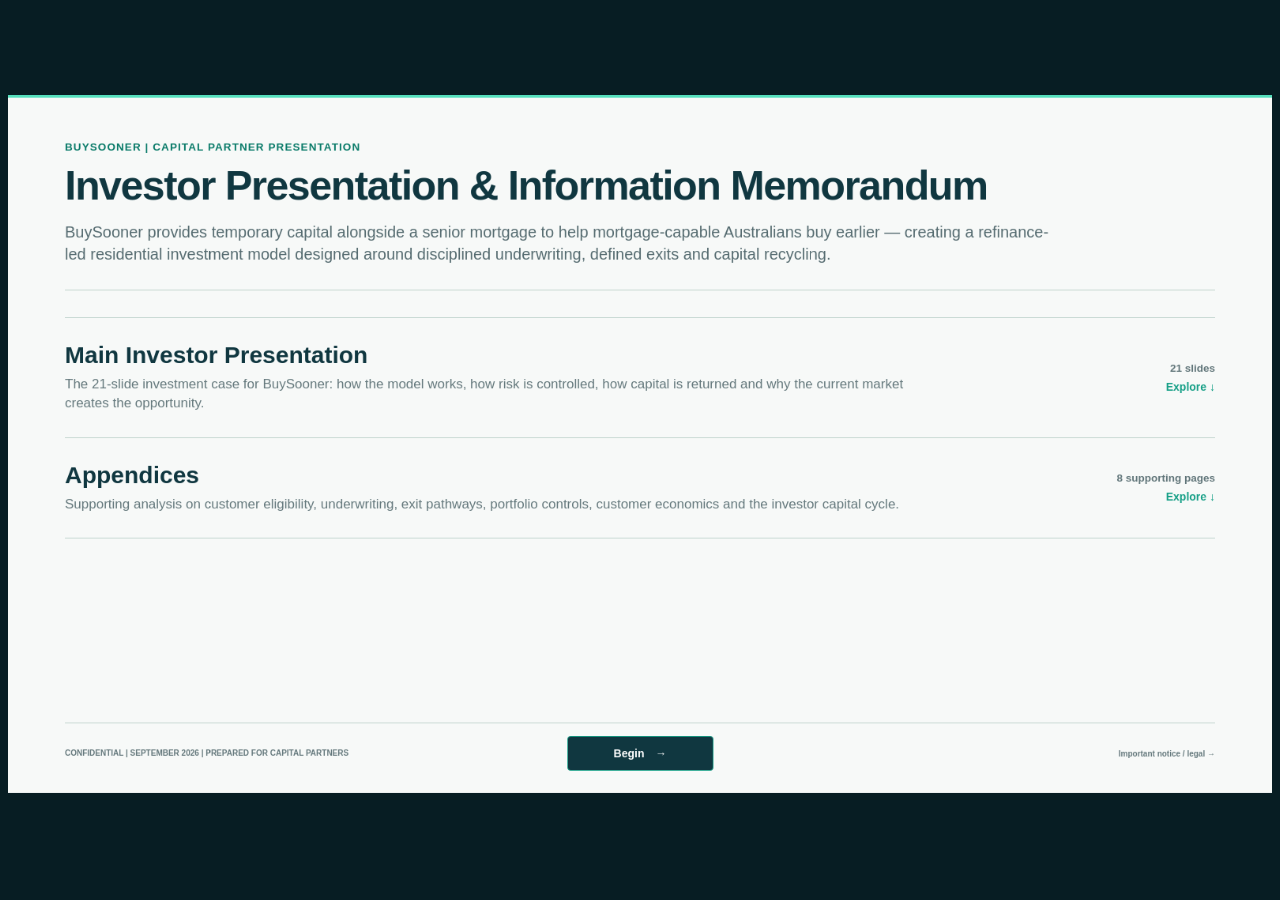
==== commit 507db637: "Refresh contents page hierarchy styles" ====
--- a/index.html
+++ b/index.html
@@ -9,7 +9,7 @@
 <link rel="stylesheet" href="./capital-cycle.css">
 <link rel="stylesheet" href="./worked-example.css?v=20260922-footerfix">
 <link rel="stylesheet" href="./presentation.css">
-<link rel="stylesheet" href="./refinement.css?v=20260922-economicswaterfall1">
+<link rel="stylesheet" href="./refinement.css?v=20260922-contentshierarchy1">
 </head>
 <body>
 <main id="viewer" tabindex="0" aria-label="Investor presentation">
--- a/refinement.css
+++ b/refinement.css
@@ -4400,3 +4400,448 @@
     font-size:14px;
   }
 }
+
+
+/* === Slide 10 capital economics: David-style three drivers + four exit supports; wording unchanged === */
+@media (min-width:951px){
+  #page-10 .slide-body{
+    display:grid;
+    grid-template-rows:minmax(0,1fr) auto;
+    gap:34px;
+    min-height:0;
+  }
+
+  #page-10 .capital-economics-drivers{
+    min-height:0;
+    display:grid;
+    grid-template-columns:repeat(3,minmax(0,1fr));
+    gap:46px;
+    align-items:center;
+  }
+
+  #page-10 .capital-economics-driver{
+    min-width:0;
+    display:grid;
+    grid-template-columns:56px minmax(0,1fr);
+    gap:22px;
+    align-items:start;
+  }
+
+  #page-10 .capital-economics-number{
+    font-size:44px;
+    line-height:1;
+    font-weight:800;
+    color:#55dfbc;
+  }
+
+  #page-10 .capital-economics-driver h3{
+    margin:0 0 18px;
+    font-size:24px;
+    line-height:1.2;
+    color:#103740;
+  }
+
+  #page-10 .capital-economics-driver p{
+    margin:0;
+    font-size:17px;
+    line-height:1.45;
+    color:#50666b;
+  }
+
+  #page-10 .capital-economics-exit{
+    padding-top:26px;
+    border-top:1px solid #d7e3df;
+  }
+
+  #page-10 .capital-economics-exit h3{
+    margin:0 0 22px;
+    font-size:17px;
+    line-height:1.25;
+    color:#103740;
+  }
+
+  #page-10 .capital-economics-pills{
+    display:grid;
+    grid-template-columns:repeat(4,minmax(0,1fr));
+    gap:26px;
+  }
+
+  #page-10 .capital-economics-pills span{
+    display:flex;
+    align-items:center;
+    justify-content:center;
+    min-height:44px;
+    padding:10px 14px;
+    border-radius:10px;
+    background:#eaf2f5;
+    color:#1d6784;
+    font-size:14px;
+    line-height:1.25;
+    font-weight:700;
+    text-align:center;
+  }
+
+  #page-10 .capital-economics-pills span:nth-child(3){
+    background:#dff4ee;
+    color:#087a68;
+  }
+}
+
+@media (min-width:951px) and (max-height:800px){
+  #page-10 .slide-body{
+    gap:28px;
+  }
+
+  #page-10 .capital-economics-drivers{
+    gap:38px;
+  }
+
+  #page-10 .capital-economics-driver{
+    grid-template-columns:48px minmax(0,1fr);
+    gap:18px;
+  }
+
+  #page-10 .capital-economics-number{
+    font-size:38px;
+  }
+
+  #page-10 .capital-economics-driver h3{
+    margin-bottom:14px;
+    font-size:21px;
+  }
+
+  #page-10 .capital-economics-driver p{
+    font-size:15.5px;
+  }
+
+  #page-10 .capital-economics-exit{
+    padding-top:22px;
+  }
+
+  #page-10 .capital-economics-pills{
+    gap:20px;
+  }
+
+  #page-10 .capital-economics-pills span{
+    min-height:40px;
+    font-size:13px;
+  }
+}
+
+
+/* === Slide 8 final David-style refinement; wording unchanged === */
+@media (min-width:951px){
+  #page-8 .slide-body{
+    display:grid;
+    grid-template-rows:minmax(0,1fr) auto;
+    gap:24px;
+    min-height:0;
+  }
+
+  #page-8 .refinance-pathways-linear{
+    min-height:0;
+    display:grid;
+    grid-template-columns:minmax(0,1fr) 58px minmax(0,1fr) 58px minmax(0,1fr);
+    align-items:stretch;
+    margin:0;
+  }
+
+  #page-8 .refinance-column{
+    min-width:0;
+    display:grid;
+    grid-template-rows:108px minmax(0,1fr);
+    gap:26px;
+  }
+
+  #page-8 .refinance-label{
+    padding:22px 24px;
+    background:#fff;
+    border:1px solid #d8e4e0;
+    border-radius:8px;
+    box-shadow:0 3px 12px #102e3505;
+    display:flex;
+    flex-direction:column;
+    justify-content:center;
+  }
+
+  #page-8 .refinance-label h3{
+    margin:0 0 12px;
+    font-size:24px;
+    line-height:1.05;
+    color:#103740;
+  }
+
+  #page-8 .refinance-label p{
+    margin:0;
+    font-size:18px;
+    line-height:1.15;
+    color:#103740;
+    font-weight:500;
+    letter-spacing:.01em;
+  }
+
+  #page-8 .refinance-column .card{
+    height:100%;
+    min-height:0;
+    padding:30px 28px 26px;
+    display:flex;
+    flex-direction:column;
+    justify-content:flex-start;
+    background:#fff;
+    border:1px solid #d8e4e0;
+    border-top:0;
+    border-left:6px solid #55dfbc;
+    border-radius:7px;
+    box-shadow:0 4px 14px #102e3506;
+  }
+
+  #page-8 .plan-b-column .card{
+    border-left-color:#477d9b;
+  }
+
+  #page-8 .plan-later-column .card{
+    border-left-color:#159f86;
+  }
+
+  #page-8 .refinance-column .card>p:first-child{
+    margin:0 0 18px;
+    font-size:19px;
+    line-height:1.25;
+    font-weight:700;
+    color:#103740;
+  }
+
+  #page-8 .refinance-column .card>p:nth-child(2){
+    margin:0;
+    font-size:16px;
+    line-height:1.48;
+    color:#50666b;
+  }
+
+  #page-8 .plan-endpoint{
+    margin-top:auto;
+    padding:18px 0 0;
+    background:transparent;
+    color:#103740;
+    border:0;
+    border-top:1px solid #d8e4e0;
+    border-radius:0;
+  }
+
+  #page-8 .plan-endpoint span{
+    display:block;
+    margin:0 0 7px;
+    font-size:11.5px;
+    line-height:1.2;
+    color:#159f86;
+    letter-spacing:.08em;
+    font-weight:800;
+  }
+
+  #page-8 .plan-endpoint strong{
+    display:block;
+    font-size:17px;
+    line-height:1.3;
+    color:#103740;
+  }
+
+  #page-8 .refinance-arrow{
+    align-self:end;
+    justify-self:center;
+    margin-bottom:118px;
+    transform:none;
+    color:#55dfbc;
+    font-size:42px;
+    line-height:1;
+    font-weight:700;
+  }
+
+  #page-8 .callout{
+    display:grid;
+    grid-template-columns:210px minmax(0,1fr);
+    gap:22px;
+    align-items:start;
+    margin:0;
+    padding:18px 8px 0;
+    background:transparent;
+    border:0;
+    border-top:1px solid #d8e4e0;
+    border-radius:0;
+    color:#103740;
+    font-size:14.5px;
+    line-height:1.4;
+    font-weight:600;
+  }
+
+  #page-8 .callout::before{
+    content:"Why the distinction matters";
+    color:#159f86;
+    font-weight:800;
+  }
+}
+
+@media (min-width:951px) and (max-height:800px){
+  #page-8 .slide-body{
+    gap:18px;
+  }
+
+  #page-8 .refinance-pathways-linear{
+    grid-template-columns:minmax(0,1fr) 50px minmax(0,1fr) 50px minmax(0,1fr);
+  }
+
+  #page-8 .refinance-column{
+    grid-template-rows:92px minmax(0,1fr);
+    gap:20px;
+  }
+
+  #page-8 .refinance-label{
+    padding:18px 20px;
+  }
+
+  #page-8 .refinance-label h3{
+    font-size:21px;
+    margin-bottom:8px;
+  }
+
+  #page-8 .refinance-label p{
+    font-size:16px;
+  }
+
+  #page-8 .refinance-column .card{
+    padding:24px 24px 22px;
+  }
+
+  #page-8 .refinance-column .card>p:first-child{
+    margin-bottom:14px;
+    font-size:17px;
+  }
+
+  #page-8 .refinance-column .card>p:nth-child(2){
+    font-size:14.5px;
+    line-height:1.42;
+  }
+
+  #page-8 .plan-endpoint{
+    padding-top:14px;
+  }
+
+  #page-8 .plan-endpoint strong{
+    font-size:15.5px;
+  }
+
+  #page-8 .refinance-arrow{
+    margin-bottom:96px;
+    font-size:36px;
+  }
+
+  #page-8 .callout{
+    grid-template-columns:185px minmax(0,1fr);
+    gap:18px;
+    padding-top:14px;
+    font-size:13px;
+  }
+}
+
+
+/* === Contents page typography scale-up; wording/behaviour unchanged === */
+@media (min-width:951px){
+  #contents{
+    padding:54px 72px 28px;
+  }
+
+  #contents .contents-head{
+    padding-bottom:30px;
+  }
+
+  #contents .contents-head .eyebrow{
+    margin-bottom:12px;
+    font-size:13.5px;
+    letter-spacing:.08em;
+  }
+
+  #contents .contents-head h1{
+    margin-bottom:18px;
+    font-size:52px;
+    line-height:1.02;
+    letter-spacing:-.03em;
+  }
+
+  #contents .contents-purpose{
+    max-width:1260px;
+    font-size:20px;
+    line-height:1.42;
+  }
+
+  #contents .contents-sections{
+    padding-top:34px;
+  }
+
+  #contents .contents-disclosure-trigger{
+    gap:42px;
+    padding:30px 0;
+  }
+
+  #contents .contents-disclosure-trigger>span:first-child strong{
+    margin-bottom:9px;
+    font-size:30px;
+    line-height:1.12;
+  }
+
+  #contents .contents-disclosure-trigger small{
+    max-width:1100px;
+    font-size:17px;
+    line-height:1.42;
+  }
+
+  #contents .contents-disclosure-meta{
+    min-width:235px;
+    font-size:13.5px;
+  }
+
+  #contents .contents-disclosure-meta b{
+    margin-top:8px;
+    font-size:14px;
+  }
+
+  #contents .contents-begin{
+    min-width:185px;
+    padding:13px 26px;
+    font-size:14px;
+  }
+}
+
+@media (min-width:951px) and (max-height:800px){
+  #contents{
+    padding:42px 64px 24px;
+  }
+
+  #contents .contents-head{
+    padding-bottom:22px;
+  }
+
+  #contents .contents-head h1{
+    margin-bottom:14px;
+    font-size:47px;
+  }
+
+  #contents .contents-purpose{
+    font-size:18px;
+    line-height:1.38;
+  }
+
+  #contents .contents-sections{
+    padding-top:26px;
+  }
+
+  #contents .contents-disclosure-trigger{
+    padding:24px 0;
+  }
+
+  #contents .contents-disclosure-trigger>span:first-child strong{
+    font-size:27px;
+  }
+
+  #contents .contents-disclosure-trigger small{
+    font-size:15.5px;
+  }
+}
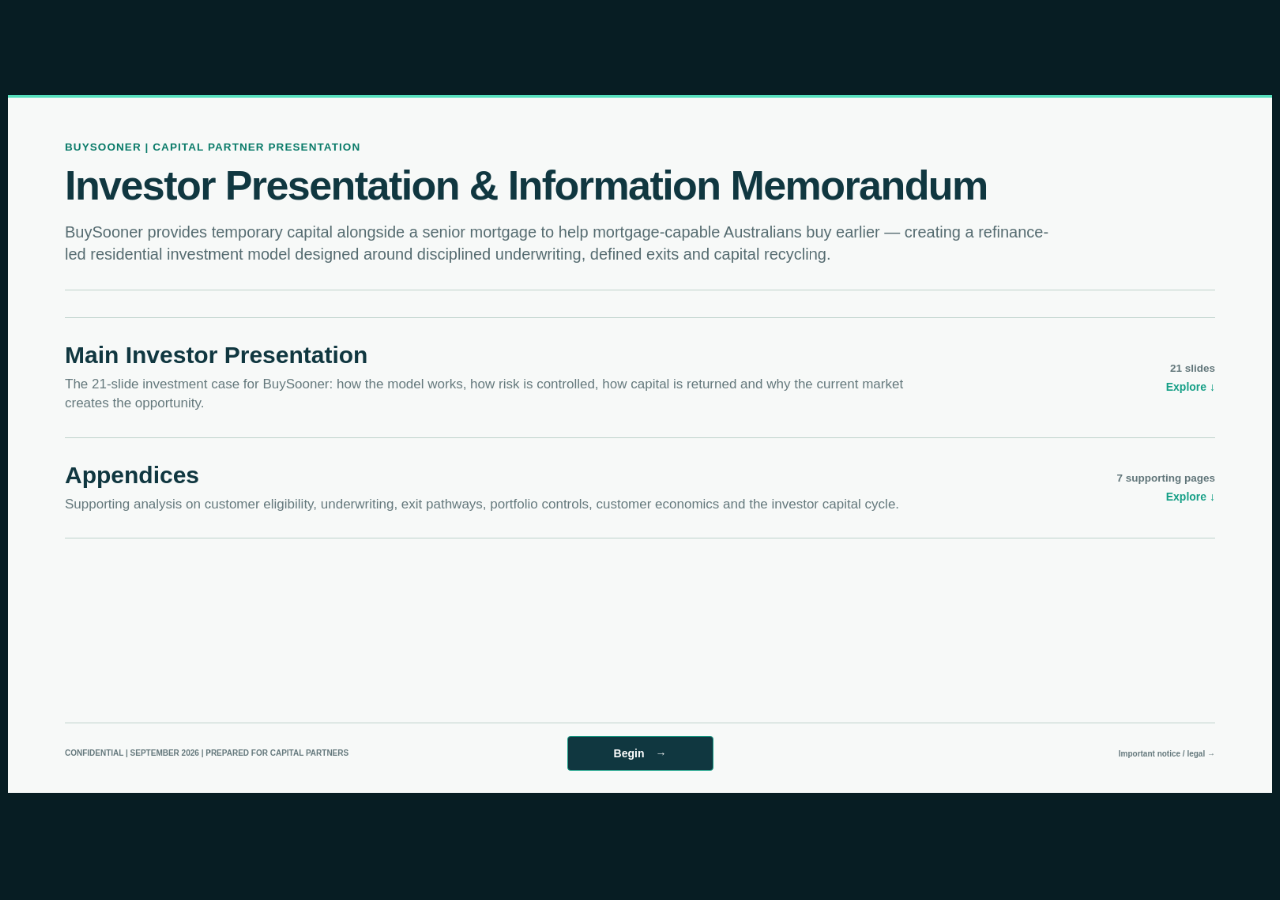
==== commit 439e1128: "Combine Appendices 6 and 6A into one five-year value-exchange slide Retain purchase assumptions, k =" ====
--- a/index.html
+++ b/index.html
@@ -3,13 +3,14 @@
 
 <meta name="viewport" content="width=device-width,initial-scale=1">
 <title>BuySooner | Investor presentation</title>
-<link rel="stylesheet" href="./styles.css">
+<link rel="stylesheet" href="./styles.css?v=20260922-deckaudit2">
 <link rel="stylesheet" href="./waiting.css">
 <link rel="stylesheet" href="./portfolio.css?v=20260921-matrix">
 <link rel="stylesheet" href="./capital-cycle.css">
-<link rel="stylesheet" href="./worked-example.css?v=20260922-footerfix">
-<link rel="stylesheet" href="./presentation.css">
-<link rel="stylesheet" href="./refinement.css?v=20260922-contentshierarchy1">
+<link rel="stylesheet" href="./worked-example.css?v=20260922-combined6">
+<link rel="stylesheet" href="./presentation.css?v=20260922-deckaudit2">
+<link rel="stylesheet" href="./refinement.css?v=20260922-deckaudit2">
+<link rel="stylesheet" href="./main-deck.css?v=20260922-deckaudit2">
 </head>
 <body>
 <main id="viewer" tabindex="0" aria-label="Investor presentation">
@@ -70,7 +71,7 @@
 <strong>Appendices</strong>
 <small>Supporting analysis on customer eligibility, underwriting, exit pathways, portfolio controls, customer economics and the investor capital cycle.</small>
 </span>
-<span class="contents-disclosure-meta">8 supporting pages <b aria-hidden="true">Explore ↓</b></span>
+<span class="contents-disclosure-meta">7 supporting pages <b aria-hidden="true">Explore ↓</b></span>
 </button>
 <div class="contents-disclosure-panel" id="contents-appendices-panel" hidden>
 <div class="contents-appendix-list">
@@ -83,7 +84,6 @@
 <div>
 <h3>Capital &amp; economics</h3>
 <a href="#appendix-6" data-presentation-target="appendix-6"><span>Appendix 6</span><strong>Five-year worked example</strong></a>
-<a href="#appendix-6a" data-presentation-target="appendix-6a"><span>Appendix 6A</span><strong>Customer proposition &amp; value exchange</strong></a>
 <a href="#appendix-7" data-presentation-target="appendix-7"><span>Appendix 7</span><strong>Investor capital cycle</strong></a>
 </div>
 <div>
@@ -103,7 +103,7 @@
 <a href="#page-22" data-presentation-target="page-22">Important notice / legal →</a>
 </div>
 </section>
-<section class="slide page-1 enhanced-slide" id="page-1">
+<section class="slide page-1 enhanced-slide main-slide" id="page-1">
 <div class="slide-head">
 <p class="eyebrow">INVESTOR / CAPITAL PARTNER DECK</p>
 <h1 class="">Homeownership, accelerated.</h1>
@@ -133,7 +133,7 @@
 <div class="source-footer">BUYSOONER | SEPTEMBER 2026 CONFIDENTIAL</div>
 </div>
 </section>
-<section class="slide page-2 enhanced-slide" id="page-2">
+<section class="slide page-2 enhanced-slide main-slide" id="page-2">
 <div class="slide-head">
 <p class="eyebrow">INVESTMENTTHESIS</p>
 <h1 class="">BuySooner turns a housing affordability problem into a refinance-led capital cycle.</h1>
@@ -178,7 +178,7 @@
 <span class="original-page">2</span>
 </div>
 </section>
-<section class="slide page-3 enhanced-slide" id="page-3">
+<section class="slide page-3 enhanced-slide main-slide" id="page-3">
 <div class="slide-head">
 <p class="eyebrow">THEPROBLEM</p>
 <h1 class="">The deposit is only one part of the affordability gap.</h1>
@@ -204,7 +204,7 @@
 <span class="original-page">3</span>
 </div>
 </section>
-<section class="slide page-4 enhanced-slide" id="page-4">
+<section class="slide page-4 enhanced-slide main-slide" id="page-4">
 <div class="slide-head">
 <p class="eyebrow">PRODUCT</p>
 <h1 class="">One transaction. Two layers of capital. One preferred refinance exit.</h1>
@@ -242,7 +242,7 @@
 <span class="original-page">4</span>
 </div>
 </section>
-<section class="slide page-5 enhanced-slide" id="page-5">
+<section class="slide page-5 enhanced-slide main-slide" id="page-5">
 <div class="slide-head">
 <p class="eyebrow">WORKED TRANSACTION</p>
 <h1 class="">A $1m home: 10% customer equity + 80% senior mortgage + 10% BuySooner Boost.</h1>
@@ -250,7 +250,7 @@
 </div>
 <div class="slide-body">
 <p class="purchase">PURCHASE PRICE $1,000,000</p>
-<div class="stack-diagram" aria-label="Purchase capital stack">
+<div aria-label="Purchase capital stack" class="stack-diagram">
 <i style="--portion:10">
 <span>10%</span>
 </i>
@@ -278,15 +278,15 @@
 <p class="">Temporary Boost; no monthly BS payment</p>
 </article>
 </div>
-<div class="grid three transaction-lifecycle diagram-surface"><svg class="diagram-links" aria-hidden="true" viewBox="0 0 996 73"><defs><marker id="flow-arrow-2" markerWidth="6" markerHeight="6" refX="5" refY="3" orient="auto"><path d="M0 0 L6 3 L0 6 Z" fill="#159f86"></path></marker></defs><path class="diagram-link " marker-end="url(#flow-arrow-2)" pathLength="1" d="M308.6641673834531 36.52799015780824 C323.1638423243297 36.52799015780824 323.1638423243297 36.52799015780824 337.66351726520634 36.52799015780824"></path><path class="diagram-link " marker-end="url(#flow-arrow-2)" pathLength="1" d="M653.3276846486594 36.52799015780824 C667.8273538665833 36.52799015780824 667.8273538665833 36.52799015780824 682.327023084507 36.52799015780824"></path></svg><svg class="diagram-links" aria-hidden="true" viewBox="0 0 1472 52"><defs><marker id="flow-arrow-2" markerWidth="6" markerHeight="6" refX="5" refY="3" orient="auto"><path d="M0 0 L6 3 L0 6 Z" fill="#159f86"></path></marker></defs><path class="diagram-link " marker-end="url(#flow-arrow-2)" pathLength="1" d="M467.3324758590727 26.09001290440713 C481.8294873871258 26.09001290440713 481.8294873871258 26.09001290440713 496.32649891517895 26.09001290440713"></path><path class="diagram-link " marker-end="url(#flow-arrow-2)" pathLength="1" d="M970.6589747742516 26.09001290440713 C985.1560015610344 26.09001290440713 985.1560015610344 26.09001290440713 999.6530283478171 26.09001290440713"></path></svg>
+<div class="grid three transaction-lifecycle">
 <article class="card reveal">
 <h3 class="">DAY 1 Customer owns the home</h3>
 </article>
 <article class="card reveal">
-<h3 class="">→ TERM Customer pays senior mortgage</h3>
-</article>
-<article class="card reveal">
-<h3 class="">→ EXIT Refinance preferred; sale fallback</h3>
+<h3 class=""><span aria-hidden="true" class="stage-arrow">→</span> TERM Customer pays senior mortgage</h3>
+</article>
+<article class="card reveal">
+<h3 class=""><span aria-hidden="true" class="stage-arrow">→</span> EXIT Refinance preferred; sale fallback</h3>
 </article>
 </div>
 <p class="callout">BuySooner completes the missing settlement layer so an eligible buyer can own earlier, then repay the Boost through refinance.</p>
@@ -295,7 +295,7 @@
 <span class="original-page">5</span>
 </div>
 </section>
-<section class="slide page-6 enhanced-slide" id="page-6">
+<section class="slide page-6 enhanced-slide main-slide" id="page-6">
 <div class="slide-head">
 <p class="eyebrow">MARKETTIMING</p>
 <h1 class="">The correction is a feature of the underwriting window, not a hidden assumption.</h1>
@@ -324,31 +324,31 @@
 <div>
 <h3 class="">Evidence-weighted recovery path</h3>
 <div class="chart">
-<div class="column" style="--bar:135.0px">
+<div class="column" style="--bar:135.0px;--bar-ratio:0.75">
 <b class="number">+4.5%</b>
 <i aria-hidden="true">
 </i>
 <span class="caption">Y1</span>
 </div>
-<div class="column" style="--bar:165.0px">
+<div class="column" style="--bar:165.0px;--bar-ratio:0.916667">
 <b class="number">+5.5%</b>
 <i aria-hidden="true">
 </i>
 <span class="caption">Y2</span>
 </div>
-<div class="column" style="--bar:180px">
+<div class="column" style="--bar:180px;--bar-ratio:1">
 <b class="number">+6.0%</b>
 <i aria-hidden="true">
 </i>
 <span class="caption">Y3</span>
 </div>
-<div class="column" style="--bar:165.0px">
+<div class="column" style="--bar:165.0px;--bar-ratio:0.916667">
 <b class="number">+5.5%</b>
 <i aria-hidden="true">
 </i>
 <span class="caption">Y4</span>
 </div>
-<div class="column" style="--bar:150px">
+<div class="column" style="--bar:150px;--bar-ratio:0.833333">
 <b class="number">+5.0%</b>
 <i aria-hidden="true">
 </i>
@@ -367,7 +367,7 @@
 <span class="original-page">6</span>
 </div>
 </section>
-<section class="slide page-7 enhanced-slide" id="page-7">
+<section class="slide page-7 enhanced-slide main-slide" id="page-7">
 <div class="slide-head">
 <p class="eyebrow">STRESSTESTING</p>
 <h1 class="">The external consensus sits above every BuySooner stress case.</h1>
@@ -421,7 +421,7 @@
 <span class="original-page">7</span>
 </div>
 </section>
-<section class="slide page-8 enhanced-slide" id="page-8">
+<section class="slide page-8 enhanced-slide main-slide" id="page-8">
 <div class="slide-head">
 <p class="eyebrow">REFINANCESTRATEGY</p>
 <h1 class="">Plan A is a single refinance. Plan B protects capital velocity if full take-out is not yet available.</h1>
@@ -440,7 +440,7 @@
 <div class="plan-endpoint"><span>ONE REFINANCE</span><strong>Financier + BuySooner repaid</strong></div>
 </article>
 </div>
-<span class="refinance-arrow" aria-hidden="true">→</span>
+<span aria-hidden="true" class="refinance-arrow">→</span>
 <div class="refinance-column plan-b-column">
 <div class="refinance-label">
 <h3>PLAN B</h3>
@@ -451,7 +451,7 @@
 <p>If capacity is sufficient to repay the financier but not the full BuySooner balance, Plan B applies available capacity to the financier first so its capital can be recycled quickly.</p>
 </article>
 </div>
-<span class="refinance-arrow" aria-hidden="true">→</span>
+<span aria-hidden="true" class="refinance-arrow">→</span>
 <div class="refinance-column plan-later-column">
 <div class="refinance-label">
 <h3>CAPITAL VELOCITY</h3>
@@ -463,23 +463,21 @@
 </article>
 </div>
 </div>
-
-
-<p class="callout">Why the distinction matters The Year 3 / Year 4 benchmarks in the housing analysis are lender take-out tests, not promises that BuySooner is fully repaid then. Plan A targets full repayment in one refinance; Plan B avoids trapping external capital until BuySooner’s later fees are also refinanceable.</p>
+<p class="callout"><strong>Why the distinction matters</strong> <span>The Year 3 / Year 4 benchmarks in the housing analysis are lender take-out tests, not promises that BuySooner is fully repaid then. Plan A targets full repayment in one refinance; Plan B avoids trapping external capital until BuySooner’s later fees are also refinanceable.</span></p>
 </div>
 <div class="page-footer">
 <div class="source-footer">BUYSOONER | SEPTEMBER 2026 CONFIDENTIAL</div>
 <span class="original-page">8</span>
 </div>
 </section>
-<section class="slide page-9 enhanced-slide" id="page-9">
+<section class="slide page-9 enhanced-slide main-slide" id="page-9">
 <div class="slide-head">
 <p class="eyebrow">RISKCONTROLS</p>
 <h1 class="">BuySooner cannot control the housing cycle. It can control what it originates and how the book evolves.</h1>
 <p class="intro">Controls operate at transaction, customer and portfolio level, allowing exposure to tighten as the market changes.</p>
 </div>
 <div class="slide-body">
-<div class="grid three diagram-surface"><svg class="diagram-links" aria-hidden="true" viewBox="0 0 996 250"><defs><marker id="flow-arrow-4" markerWidth="6" markerHeight="6" refX="5" refY="3" orient="auto"><path d="M0 0 L6 3 L0 6 Z" fill="#159f86"></path></marker></defs><path class="diagram-link " marker-end="url(#flow-arrow-4)" pathLength="1" d="M308.6641673834531 125.23567413901968 C323.1638423243297 125.23567413901968 323.1638423243297 125.23567413901968 337.66351726520634 125.23567413901968"></path><path class="diagram-link " marker-end="url(#flow-arrow-4)" pathLength="1" d="M653.3276846486594 125.23567413901968 C667.8273538665833 125.23567413901968 667.8273538665833 125.23567413901968 682.327023084507 125.23567413901968"></path></svg><svg class="diagram-links" aria-hidden="true" viewBox="0 0 1472 184"><defs><marker id="flow-arrow-4" markerWidth="6" markerHeight="6" refX="5" refY="3" orient="auto"><path d="M0 0 L6 3 L0 6 Z" fill="#159f86"></path></marker></defs><path class="diagram-link " marker-end="url(#flow-arrow-4)" pathLength="1" d="M467.3324758590727 91.97637948659516 C481.8294873871258 91.97637948659516 481.8294873871258 91.97637948659516 496.32649891517895 91.97637948659516"></path><path class="diagram-link " marker-end="url(#flow-arrow-4)" pathLength="1" d="M970.6589747742516 91.97637948659516 C985.1560015610344 91.97637948659516 985.1560015610344 91.97637948659516 999.6530283478171 91.97637948659516"></path></svg>
+<div class="grid three">
 <article class="card reveal">
 <h3 class="">Origination</h3>
 <p class="">Every transaction must show a credible refinance pathway under conservative assumptions: serviceability, property quality and liquidity, refinance LVR and portfolio fit. The senior lender separately underwrites borrower and property.</p>
@@ -500,7 +498,7 @@
 <span class="original-page">9</span>
 </div>
 </section>
-<section class="slide page-10 enhanced-slide" id="page-10">
+<section class="slide page-10 enhanced-slide main-slide" id="page-10">
 <div class="slide-head">
 <p class="eyebrow">CAPITALECONOMICS</p>
 <h1 class="">The model is designed around yield plus capital recycling, not a heroic property-price bet.</h1>
@@ -545,7 +543,7 @@
 <span class="original-page">10</span>
 </div>
 </section>
-<section class="slide page-11 enhanced-slide" id="page-11">
+<section class="slide page-11 enhanced-slide main-slide" id="page-11">
 <div class="slide-head">
 <p class="eyebrow">BUYSOONER ECONOMICS</p>
 <h1 class="">At exit, cash follows a simple waterfall.</h1>
@@ -608,14 +606,14 @@
 <span class="original-page">11</span>
 </div>
 </section>
-<section class="slide page-12 enhanced-slide" id="page-12">
+<section class="slide page-12 enhanced-slide main-slide" id="page-12">
 <div class="slide-head">
 <p class="eyebrow">STRUCTURAL HOUSING THESIS</p>
 <h1 class="">Population is growing faster than housing supply can adjust.</h1>
 <p class="intro">That imbalance does not eliminate housing cycles. It creates persistent long-run pressure on demand, rents and home values when supply fails to keep pace.</p>
 </div>
 <div class="slide-body">
-<div class="grid three diagram-surface"><svg class="diagram-links" aria-hidden="true" viewBox="0 0 996 308"><defs><marker id="flow-arrow-8" markerWidth="6" markerHeight="6" refX="5" refY="3" orient="auto"><path d="M0 0 L6 3 L0 6 Z" fill="#159f86"></path></marker></defs><path class="diagram-link join" marker-end="url(#flow-arrow-8)" pathLength="1" d="M166.66666295862225 21.999408674176163 V4 H845.3330687291239 V16.999408674176163"></path><path class="diagram-link " marker-end="url(#flow-arrow-8)" pathLength="1" d="M658.6668180989095 166.0145134083498 C673.1664720556257 166.0145134083498 673.1664720556257 166.0145134083498 687.666126012342 166.0145134083498"></path></svg><svg class="diagram-links" aria-hidden="true" viewBox="0 0 1472 288"><defs><marker id="flow-arrow-8" markerWidth="6" markerHeight="6" refX="5" refY="3" orient="auto"><path d="M0 0 L6 3 L0 6 Z" fill="#159f86"></path></marker></defs><path class="diagram-link join" marker-end="url(#flow-arrow-8)" pathLength="1" d="M245.98739877719527 21.996976781272167 V4 H1241.9864464334419 V16.996976781272167"></path><path class="diagram-link " marker-end="url(#flow-arrow-8)" pathLength="1" d="M975.9933045689695 155.90779381907012 C990.4903313557522 155.90779381907012 990.4903313557522 155.90779381907012 1004.987358142535 155.90779381907012"></path></svg>
+<div class="grid three">
 <article class="card reveal">
 <h3 class="">DEMAND</h3>
 <p class="number">1.5%</p>
@@ -635,15 +633,15 @@
 <p class="">Unless supply catches up materially or demand growth changes, the structural pressure remains upward.</p>
 </article>
 </div>
-<h3 class="">WHY THIS MATTERS TO BUYSOONER</h3>
-<p class="callout">This structural imbalance is the recovery engine beneath the refinance thesis. BuySooner still stress-tests cyclical falls, but it does not assume a permanently stagnant housing market as the central case.</p>
+<div class="thesis-conclusion"><h3 class="">WHY THIS MATTERS TO BUYSOONER</h3><p class="callout">This structural imbalance is the recovery engine beneath the refinance thesis. BuySooner still stress-tests cyclical falls, but it does not assume a permanently stagnant housing market as the central case.</p></div>
+
 </div>
 <div class="page-footer">
 <div class="source-footer">BUYSOONER | SEPTEMBER 2026 CONFIDENTIAL</div>
 <span class="original-page">12</span>
 </div>
 </section>
-<section class="slide page-13 enhanced-slide" id="page-13">
+<section class="slide page-13 enhanced-slide main-slide" id="page-13">
 <div class="slide-head">
 <p class="eyebrow">POSITIONING</p>
 <h1 class="">Shared equity is proven. BuySooner changes the duration, customer and economics.</h1>
@@ -677,7 +675,7 @@
 <span class="original-page">13</span>
 </div>
 </section>
-<section class="slide page-14 enhanced-slide" id="page-14">
+<section class="slide page-14 enhanced-slide main-slide" id="page-14">
 <div class="slide-head">
 <p class="eyebrow">MARKET OPPORTUNITY</p>
 <h1 class="">A very large housing market, with BuySooner funding only the missing layer.</h1>
@@ -724,29 +722,29 @@
 <span class="original-page">14</span>
 </div>
 </section>
-<section class="slide page-15 enhanced-slide" id="page-15">
+<section class="slide page-15 enhanced-slide main-slide" id="page-15">
 <div class="slide-head">
 <p class="eyebrow">GO-TO-MARKET</p>
 <h1 class="">Distribution is embedded in the home-buying workflow.</h1>
 <p class="intro">BuySooner does not need to teach customers to seek finance. It needs to be present when a broker or property professional identifies a viable buyer with a capital gap.</p>
 </div>
 <div class="slide-body">
-<div class="grid five diagram-surface"><svg class="diagram-links" aria-hidden="true" viewBox="0 0 996 537"><defs><marker id="flow-arrow-7" markerWidth="6" markerHeight="6" refX="5" refY="3" orient="auto"><path d="M0 0 L6 3 L0 6 Z" fill="#159f86"></path></marker></defs><path class="diagram-link " marker-end="url(#flow-arrow-7)" pathLength="1" d="M498 83.89282228636424 C498 95.39293550429832 498 95.39293550429832 498 106.89304872223242"></path><path class="diagram-link " marker-end="url(#flow-arrow-7)" pathLength="1" d="M498 197.78587100859664 C498 209.28549586789018 498 209.28549586789018 498 220.78512072718368"></path><path class="diagram-link " marker-end="url(#flow-arrow-7)" pathLength="1" d="M498 311.6779430135479 C498 323.17756787284145 498 323.17756787284145 498 334.6771927321349"></path><path class="diagram-link " marker-end="url(#flow-arrow-7)" pathLength="1" d="M498 425.57001501849913 C498 437.0696398777926 498 437.0696398777926 498 448.56926473708614"></path></svg><svg class="diagram-links" aria-hidden="true" viewBox="0 0 1472 119"><defs><marker id="flow-arrow-7" markerWidth="6" markerHeight="6" refX="5" refY="3" orient="auto"><path d="M0 0 L6 3 L0 6 Z" fill="#159f86"></path></marker></defs><path class="diagram-link " marker-end="url(#flow-arrow-7)" pathLength="1" d="M272.3913716528132 59.29482428038712 C282.89131318865907 59.29482428038712 282.89131318865907 59.29482428038712 293.3912547245049 59.29482428038712"></path><path class="diagram-link " marker-end="url(#flow-arrow-7)" pathLength="1" d="M572.7971526878874 59.29482428038712 C583.2971094824629 59.29482428038712 583.2971094824629 59.29482428038712 593.7970662770383 59.29482428038712"></path><path class="diagram-link " marker-end="url(#flow-arrow-7)" pathLength="1" d="M873.1884379298515 59.29482428038712 C883.6883947244269 59.29482428038712 883.6883947244269 59.29482428038712 894.1883515190024 59.29482428038712"></path><path class="diagram-link " marker-end="url(#flow-arrow-7)" pathLength="1" d="M1173.5942494823848 59.29482428038712 C1184.0942062769604 59.29482428038712 1184.0942062769604 59.29482428038712 1194.5941630715358 59.29482428038712"></path></svg>
+<div class="grid five">
 <article class="card reveal">
 <h3 class="">1</h3>
-<p class="">Broker / partner identifies gap →</p>
+<p class="">Broker / partner identifies gap <span aria-hidden="true" class="stage-arrow">→</span></p>
 </article>
 <article class="card reveal">
 <h3 class="">2</h3>
-<p class="">Senior lender underwrites →</p>
+<p class="">Senior lender underwrites <span aria-hidden="true" class="stage-arrow">→</span></p>
 </article>
 <article class="card reveal">
 <h3 class="">3</h3>
-<p class="">BuySooner exit-underwrites →</p>
+<p class="">BuySooner exit-underwrites <span aria-hidden="true" class="stage-arrow">→</span></p>
 </article>
 <article class="card reveal">
 <h3 class="">4</h3>
-<p class="">Purchase settles →</p>
+<p class="">Purchase settles <span aria-hidden="true" class="stage-arrow">→</span></p>
 </article>
 <article class="card reveal">
 <h3 class="">5</h3>
@@ -769,7 +767,7 @@
 <span class="original-page">15</span>
 </div>
 </section>
-<section class="slide page-16 enhanced-slide" id="page-16">
+<section class="slide page-16 enhanced-slide main-slide" id="page-16">
 <div class="slide-head">
 <p class="eyebrow">TECHNOLOGY</p>
 <h1 class="">The moat is not a house-price prediction algorithm. It is better selection, monitoring and capital allocation.</h1>
@@ -797,7 +795,7 @@
 <span class="original-page">16</span>
 </div>
 </section>
-<section class="slide page-17 enhanced-slide" id="page-17">
+<section class="slide page-17 enhanced-slide main-slide" id="page-17">
 <div class="slide-head">
 <p class="eyebrow">LEADERSHIP TEAM</p>
 <h1 class="">Deep experience across property, lending, technology and banking.</h1>
@@ -806,37 +804,37 @@
 <div class="slide-body">
 <div class="grid team">
 <article class="person reveal">
-<img src="./0.jpeg" alt="">
+<img alt="" src="./0.jpeg"/>
 <h3 class="">Stephen Matthews</h3>
 <p class="role">CEO</p>
 <p class="">30+ years across real estate and mortgages, including A.V. Jennings and Aussie Home Loans.</p>
 </article>
 <article class="person reveal">
-<img src="./1.jpeg" alt="">
+<img alt="" src="./1.jpeg"/>
 <h3 class="">David Price</h3>
 <p class="role">FOUNDER</p>
 <p class="">Finance and technology entrepreneur with experience building products, teams and businesses from ideation through scale.</p>
 </article>
 <article class="person reveal">
-<img src="./2.jpeg" alt="">
+<img alt="" src="./2.jpeg"/>
 <h3 class="">Marius Sandu</h3>
 <p class="role">CTO</p>
 <p class="">Software engineering and CTO experience spanning full-stack systems, AI and machine learning.</p>
 </article>
 <article class="person reveal">
-<img src="./3.jpeg" alt="">
+<img alt="" src="./3.jpeg"/>
 <h3 class="">Jeff Schembri</h3>
 <p class="role">HEAD OF ADVISORY COMMITTEE</p>
 <p class="">Almost four decades at NAB across corporate, business and private banking, with deep home-loan industry knowledge.</p>
 </article>
 <article class="person reveal">
-<img src="./4.jpeg" alt="">
+<img alt="" src="./4.jpeg"/>
 <h3 class="">Kate O'Connell</h3>
 <p class="role">PRINCIPAL, BANKING &amp; PRODUCT</p>
 <p class="">20+ years in financial services, including senior NAB leadership and National Head of Product &amp; Strategy at Bank of Queensland.</p>
 </article>
 <article class="person reveal">
-<img src="./5.jpeg" alt="">
+<img alt="" src="./5.jpeg"/>
 <h3 class="">Paul Suma</h3>
 <p class="role">PRINCIPAL, STRATEGY &amp; GOVERNANCE</p>
 <p class="">Senior banking executive with 30+ years of experience, including senior NAB and BNZ leadership and strategy roles.</p>
@@ -848,7 +846,7 @@
 <span class="original-page">17</span>
 </div>
 </section>
-<section class="slide page-18 enhanced-slide" id="page-18">
+<section class="slide page-18 enhanced-slide main-slide" id="page-18">
 <div class="slide-head">
 <p class="eyebrow">CAPITALARCHITECTURE</p>
 <h1 class="">Scale comes from separating the senior mortgage from the Boost capital.</h1>
@@ -856,7 +854,7 @@
 </div>
 <div class="slide-body">
 <p class="eyebrow">ILLUSTRATIVE $1M PURCHASE CAPITAL STACK</p>
-<div class="architecture-stack-linear" aria-label="Purchase capital stack">
+<div aria-label="Purchase capital stack" class="architecture-stack-linear">
 <article class="architecture-segment architecture-senior" style="--portion:80">
 <p class="number">80%</p>
 <p class="number">$800k</p>
@@ -881,7 +879,7 @@
 <span class="original-page">18</span>
 </div>
 </section>
-<section class="slide page-19 enhanced-slide" id="page-19">
+<section class="slide page-19 enhanced-slide main-slide" id="page-19">
 <div class="slide-head">
 <p class="eyebrow">THEOPPORTUNITY</p>
 <h1 class="">The next phase is to convert a designed product into a repeatable capital platform.</h1>
@@ -917,7 +915,7 @@
 <span class="original-page">19</span>
 </div>
 </section>
-<section class="slide page-20 enhanced-slide" id="page-20">
+<section class="slide page-20 enhanced-slide main-slide" id="page-20">
 <div class="slide-head">
 <p class="eyebrow">READINESS</p>
 <h1 class="">BuySooner is preparing for a major commercial launch timed to coincide with the housing market trough.</h1>
@@ -1028,13 +1026,6 @@
 <h3>Five-year worked example</h3>
 <a class="appendix-button" href="#appendix-6" data-slide-target="appendix-6">Open appendix <span aria-hidden="true">↓</span>
 <span class="sr-only">: Five-year worked example</span>
-</a>
-</article>
-<article class="card reveal appendix-link">
-<p class="eyebrow">Appendix 6A</p>
-<h3>The Customer Proposition &amp; Value Exchange</h3>
-<a class="appendix-button" href="#appendix-6a" data-slide-target="appendix-6a">Open appendix <span aria-hidden="true">↓</span>
-<span class="sr-only">: The Customer Proposition and Value Exchange</span>
 </a>
 </article>
 <article class="card reveal appendix-link">
@@ -1387,85 +1378,61 @@
 </div>
 </section>
 <section class="slide appendix-detail worked-example-detail enhanced-slide" id="appendix-6">
-<div class="slide-head reveal">
+<div class="slide-head worked-overview-head">
+<div class="worked-title-row">
+<div>
 <p class="eyebrow">Appendix 6 / Five-year worked example</p>
 <h1>How the numbers work over five years.</h1>
+</div>
+<label class="worked-growth-control" for="worked-growth">
+<span>Annual property growth</span>
+<select id="worked-growth" aria-label="Annual property growth assumption">
+<option value="3">3%</option><option value="4">4%</option><option value="5" selected>5%</option><option value="6">6%</option><option value="7">7%</option>
+</select>
+</label>
+</div>
 <p class="intro">A worked $1,000,000 purchase showing what the customer gains by buying today and what BuySooner receives when it exits.</p>
 </div>
-<div class="slide-body">
-<section class="worked-numbers reveal" aria-labelledby="worked-numbers-title">
-<div class="worked-section-heading">
-<h2 id="worked-numbers-title">The Numbers in Action</h2>
-<label class="worked-forecast" for="worked-growth"><span>Forecast</span><select id="worked-growth" aria-label="Annual property growth assumption"><option value="3">3%</option><option value="4">4%</option><option value="5" selected="">5%</option><option value="6">6%</option><option value="7">7%</option></select></label>
-</div>
-<div class="worked-pair">
-<article class="worked-panel">
-<h3>The Setup</h3>
-<dl>
+<div class="slide-body worked-overview-body">
+<dl class="worked-setup-strip" aria-label="The Setup">
 <div><dt>The Goal</dt><dd>$1,000,000 home</dd></div>
 <div><dt>Your Start</dt><dd>$100,000 deposit</dd></div>
-<div><dt>The Boost</dt><dd class="worked-teal">BuySooner adds $100,000</dd></div>
+<div><dt>The Boost</dt><dd>BuySooner adds $100,000</dd></div>
 <div><dt>The mortgage</dt><dd>$800,000</dd></div>
 </dl>
-</article>
-<article class="worked-panel">
-<h3>5 Years Later</h3>
+<div class="worked-outcomes">
+<section class="worked-outcome worked-ownership" aria-labelledby="worked-ownership-title">
+<h2 id="worked-ownership-title">Value of Ownership</h2>
 <dl>
-<div><dt>New house value</dt><dd data-worked="value" data-value="1276281.5625000005" aria-label="$1,276,282">$1,276,282</dd></div>
-<div><dt>BuySooner capital repaid</dt><dd>$100,000</dd></div>
-<div><dt>BuySooner participation component</dt><dd class="worked-gold" data-worked="participation" data-value="134345.427631579" aria-label="$134,345">$134,345</dd></div>
-<div><dt>Total BuySooner payout</dt><dd data-worked="payout" data-value="234345.427631579" aria-label="$234,345">$234,345</dd></div>
+<div class="worked-detail-row"><dt>New house value</dt><dd data-worked="value">$1,276,282</dd></div>
+<div class="worked-detail-row"><dt>Property growth</dt><dd data-worked="growth">$276,282</dd></div>
+<div class="worked-highlight-row"><dt>Growth retained after participation</dt><dd data-worked="retained">$141,936</dd></div>
 </dl>
-</article>
-</div>
-</section>
-
-<section class="investment-split reveal" aria-labelledby="investment-split-title">
-<h2 id="investment-split-title">The Investment Split</h2>
-<div class="worked-pair">
-<article class="split-panel">
-<div class="worked-donut ownership-donut" role="img" aria-label="Customer retains 51.4% and BuySooner receives 48.6% of property growth" style="--split: 51.37372670983835%;"><span>Value of<br>Ownership</span></div>
-<div class="split-copy"><h3>Value of Ownership</h3><dl><div><dt>Property growth captured</dt><dd class="worked-teal" data-worked="growth" data-value="276281.56250000047" aria-label="+$276,282">+$276,282</dd></div><div><dt>Rent redirected</dt><dd class="worked-teal">+$195,000</dd></div></dl></div>
-</article>
-<article class="split-panel">
-<div class="worked-donut partnership-donut" role="img" aria-label="BuySooner payout comprises $100,000 original capital and $134,345 participation" style="--split: 42.67205083139613%;"><span>Investment<br>Partnership</span></div>
-<div class="split-copy"><h3>Investment<br>Partnership</h3><dl><div><dt>Original BuySooner capital</dt><dd>$100,000</dd></div><div><dt>BuySooner participation component</dt><dd class="worked-gold" data-worked="participation" data-value="134345.427631579" aria-label="$134,345">$134,345</dd></div><div><dt>Total BuySooner payout</dt><dd data-worked="payout" data-value="234345.427631579" aria-label="$234,345">$234,345</dd></div></dl></div>
-</article>
-</div>
-</section>
-
-<section class="worked-bottom-line reveal" aria-labelledby="bottom-line-title">
-<h2 id="bottom-line-title">The Bottom Line</h2>
-<div class="bottom-line-row"><strong data-worked="participation" data-value="134345.427631579" aria-label="$134,345">$134,345</strong><p>BuySooner gets its original capital back and receives <b data-worked="participation" data-value="134345.427631579" aria-label="$134,345">$134,345</b> as the participation component.</p></div>
-<div class="bottom-line-row"><strong data-worked="retained" data-value="141936.13486842148" aria-label="+$141,936">+$141,936</strong><p>You keep <b data-worked="retained-plain" data-value="141936.13486842148" aria-label="$141,936">$141,936</b> of the property growth after BuySooner’s participation component.</p></div>
-<div class="bottom-line-row"><strong>+$195,000</strong><p>Your $195,000 of rent has been paying your mortgage instead of a landlord.</p></div>
-</section>
-
-<p class="calculator-caveat reveal"><strong>Illustrative assumptions:</strong> $1,000,000 property, 10% customer deposit, 10% BuySooner contribution, $750 weekly rent, five-year term and k = 4.75. Mortgage interest, transaction costs and selling costs are not included. Property growth and refinance outcomes are not guaranteed.</p>
-</div>
-<div class="appendix6-footer reveal">
-<p class="appendix6-takeaway"><strong>Appendix takeaway:</strong> the worked example shows the five-year customer and BuySooner economics transparently across a selectable range of property-growth assumptions.</p>
-<div class="presentation-nav-slot" aria-label="Presentation navigation position"></div>
-</div>
-</section>
-<section class="slide appendix-detail worked-example-detail worked-value-detail enhanced-slide" id="appendix-6a">
-<div class="slide-head">
-<p class="eyebrow">Appendix 6A / The customer proposition &amp; value exchange</p>
-<h1>The Honest Trade-Off.</h1>
-<p class="intro">You have the income. We bridge the gap. You own the future.</p>
-</div>
-<div class="slide-body">
-<section class="honest-tradeoff honest-tradeoff-expanded" aria-label="The Honest Trade-Off">
-<div class="tradeoff-grid">
-<article><span class="tradeoff-icon" aria-hidden="true">⚖</span><h3>The Reality</h3><p>BuySooner risks $100,000 of its capital to bridge your deposit gap today.</p></article>
-<article><span class="tradeoff-icon" aria-hidden="true">↻</span><h3>The Trade</h3><p>When you refinance, BuySooner is repaid its original contribution plus the participation component.</p></article>
-<article><span class="tradeoff-icon" aria-hidden="true">⌂</span><h3>The Outcome</h3><p>You move into the home you love years earlier. You stop losing money to rent and start capturing your share of market growth.</p></article>
-<article><span class="tradeoff-icon" aria-hidden="true">🔑</span><h3>The Point</h3><p>You own the home from Day 1. BuySooner provides the capital to start sooner.</p></article>
-</div>
-</section>
-</div>
-<div class="appendix6-footer">
-<p class="appendix6-takeaway"><strong>Appendix 6A:</strong> The Honest Trade-Off separates the customer value exchange from the worked transaction economics.</p>
+</section>
+<section class="worked-outcome worked-partnership" aria-labelledby="worked-partnership-title">
+<h2 id="worked-partnership-title">Investment Partnership</h2>
+<dl>
+<div class="worked-detail-row"><dt>Original BuySooner capital</dt><dd>$100,000</dd></div>
+<div class="worked-detail-row"><dt>Participation component</dt><dd data-worked="participation">$134,345</dd></div>
+<div class="worked-highlight-row"><dt>Total BuySooner payout</dt><dd data-worked="payout">$234,345</dd></div>
+</dl>
+</section>
+</div>
+<div class="worked-rent-context">
+<div><span>Rent over five years</span><strong>$195,000</strong></div>
+<p>$750 per week. Shown separately, not added to retained growth as a net financial gain.</p>
+</div>
+<section class="worked-tradeoff" aria-labelledby="worked-tradeoff-title">
+<h2 id="worked-tradeoff-title">The Honest Trade-Off.</h2>
+<div>
+<p><strong>You own the home from Day 1.</strong> BuySooner provides the capital to start sooner.</p>
+<p>When you refinance, BuySooner is repaid its original contribution plus the participation component.</p>
+</div>
+</section>
+<p class="sr-only" id="worked-scenario-status" role="status" aria-live="polite" aria-atomic="true"></p>
+</div>
+<div class="worked-overview-footer">
+<p class="worked-disclosure"><strong>Illustrative assumptions:</strong> $1,000,000 property, 10% customer deposit, 10% BuySooner contribution, $750 weekly rent, five-year term and k = 4.75. Mortgage interest, transaction costs and selling costs are not included. Property growth and refinance outcomes are not guaranteed.</p>
 <div class="presentation-nav-slot" aria-label="Presentation navigation position"></div>
 </div>
 </section>
@@ -1595,19 +1562,18 @@
 <option value="26">26 — Appendix 4 — Exit risk and fallback pathways</option>
 <option value="27">27 — Appendix 5 — Portfolio construction and concentration controls</option>
 <option value="28">28 — Appendix 6 — Five-year worked example</option>
-<option value="29">29 — Appendix 6A — Customer proposition &amp; value exchange</option>
-<option value="30">30 — Appendix 7 — Investor capital cycle</option>
-<option value="31">31 — Important notice</option>
+<option value="29">29 — Appendix 7 — Investor capital cycle</option>
+<option value="30">30 — Important notice</option>
 </select>
 <button id="next" type="button">Next →</button>
 </div>
-<script src="./script.js?v=20260922-disclosures1">
+<script src="./script.js?v=20260922-combined6">
 </script>
 <script src="./waiting.js">
 </script>
-<script src="./worked-example.js">
+<script src="./worked-example.js?v=20260922-combined6">
 </script>
-<script src="./presentation.js?v=20260921-exit4"></script>
+<script src="./presentation.js?v=20260922-combined6"></script>
 
 
-</body></html>
+</body></html>
--- a/styles.css
+++ b/styles.css
@@ -1,6 +1,6 @@
-:root{font-family:Arial,Helvetica,sans-serif;color:#102e35;background:#071d23;font-synthesis:none}*{box-sizing:border-box}body{margin:0}header,footer{display:flex;align-items:center;gap:14px;background:#071d23;color:#e7f5f2;padding:12px 4vw;z-index:10}header{position:sticky;top:0;border-bottom:1px solid #27454c}.brand{font-size:24px;font-weight:800;color:white;text-decoration:none;letter-spacing:-1px}.brand span{color:#55dfbc}.edition{margin-right:auto;font-size:14px;color:#adc6c6}button,select{font:inherit;font-size:14px;background:#16383f;color:white;border:1px solid #466168;padding:10px 14px;border-radius:5px;cursor:pointer}button:hover,select:hover{border-color:#55dfbc}button:disabled{opacity:.35;cursor:default}:focus-visible{outline:3px solid #55dfbc;outline-offset:3px}main{outline:none}#deck{max-width:1580px;margin:auto}.slide{padding:clamp(28px,4vw,70px);background:#f3f7f6;min-height:calc(100dvh - 132px);border-top:4px solid #55dfbc}.slide[hidden]{display:none}.eyebrow{font-size:14px;font-weight:700;letter-spacing:.12em;color:#087a68;margin:0 0 20px}.slide-head h1{font-size:clamp(32px,3.3vw,54px);line-height:1.1;letter-spacing:-.035em;max-width:1200px;margin:0 0 24px;font-weight:750;text-wrap:balance}.intro{font-size:18px;line-height:1.65;max-width:1220px;color:#50666b;margin:0 0 36px}p{font-size:16px;line-height:1.6;margin:10px 0 16px}h3{font-size:22px;line-height:1.3;margin:0 0 18px;letter-spacing:-.015em}.grid{display:grid;gap:24px;margin:28px 0}.three{grid-template-columns:repeat(3,minmax(0,1fr))}.two{grid-template-columns:repeat(2,minmax(0,1fr))}.five{grid-template-columns:repeat(5,minmax(0,1fr))}.card{padding:28px;background:white;border:1px solid #dbe7e3;border-top:3px solid #20b995;border-radius:3px;min-width:0}.card p:last-child{margin-bottom:0}.card:nth-of-type(3n){border-top-color:#477bea}.metrics{display:grid;grid-template-columns:repeat(4,minmax(0,1fr));gap:1px;background:#cee1db;margin:30px 0}.metrics article{background:#e5f2ed;padding:26px;min-width:0}.number{font-size:clamp(30px,3.2vw,52px);font-weight:750;line-height:1.15;letter-spacing:-.035em;color:#087e65;font-variant-numeric:tabular-nums;margin:0 0 14px}.caption{font-size:14px;line-height:1.45;color:#536f73}.callout{padding:22px 26px;background:#103740;color:#e6faf4;border-left:4px solid #55dfbc;margin:30px 0 12px;line-height:1.6}.flow-arrow{color:#078770;font-size:24px;margin-right:18px}.page-footer{display:flex;justify-content:space-between;color:#6b7e82;font-size:12px;padding-top:34px;margin-top:24px;border-top:1px solid #d5e3df}.source-footer{white-space:pre-wrap;font-size:12px}.original-page{font-size:12px}.purchase{font-size:28px;font-weight:bold}.stack-diagram{height:74px;display:flex;gap:4px;overflow:hidden;border-radius:4px;margin:26px 0}.stack-diagram i{flex:var(--portion);background:#133f4a;transform-origin:left}.stack-diagram i:nth-child(2){background:#4ebda6}.stack-diagram i:nth-child(3){background:#3b6be5}.playing .stack-diagram i{animation:build 1.3s cubic-bezier(.2,.8,.2,1) both}.playing .stack-diagram i:nth-child(2){animation-delay:.35s}.playing .stack-diagram i:nth-child(3){animation-delay:.7s}.chart{height:280px;display:flex;align-items:stretch;gap:6%;padding-top:24px;border-bottom:1px solid #bfd4cd}.column{flex:1;display:flex;flex-direction:column;justify-content:flex-end;align-items:center;min-width:0}.column .number{font-size:24px;white-space:nowrap}.column i{display:block;width:100%;height:var(--bar);background:linear-gradient(#57ddba,#0f8a70);transform-origin:bottom}.column .caption{margin:12px 0}.playing .column i{animation:build 1.4s cubic-bezier(.2,.8,.2,1) both}.playing .column:nth-child(2) i{animation-delay:.15s}.playing .column:nth-child(3) i{animation-delay:.3s}.playing .column:nth-child(4) i{animation-delay:.45s}.playing .column:nth-child(5) i{animation-delay:.6s}.table-scroll{overflow:auto}table{width:100%;border-collapse:collapse;background:white;font-size:16px}th{text-align:left;background:#12353e;color:white;font-size:14px}th,td{padding:20px;border-bottom:1px solid #d3e2dd;line-height:1.5}td:first-child{font-weight:bold}tr:last-child{background:#f9e5df}.exit{padding:28px;background:#102e35;color:#e5f5ef;border-radius:5px}.exit .number{color:#65e6c3}.exit .caption{color:#c4d7d4}.exit-item{margin:24px 0}.amount-track{height:10px;background:#35525a;overflow:hidden}.amount-track i{display:block;height:100%;width:var(--amount);background:#55dfbc;transform-origin:left}.playing .amount-track i{animation:build 1.7s ease both}.exit-item:nth-child(3) i{background:#7196ff;animation-delay:.25s}.exit-item:nth-child(4) i{animation-delay:.5s}.footnote{font-size:14px;line-height:1.6}.waterfall .card{margin-bottom:14px;border-left:4px solid #23b68f}.step{color:#098467;font-size:22px}.team{grid-template-columns:repeat(3,minmax(0,1fr))}.person{padding:26px;background:white;border:1px solid #dce6e2}.person img{width:92px;height:92px;object-fit:cover;border-radius:8px;margin-bottom:18px}.person h3{margin-bottom:10px}.person .role{font-size:14px;color:#087f68;line-height:1.4;min-height:40px}.person p{font-size:16px}.check{border-bottom:1px solid #dce8e4;padding:12px 0}.legal{max-width:1080px}.legal p{font-size:17px;line-height:1.85;margin:24px 0}.page-1,.page-21{background:#102e35;color:white;display:grid;grid-template-columns:1.4fr 1fr;gap:5vw;align-items:center}.page-1 .slide-head h1,.page-21 .slide-head h1{font-size:clamp(44px,6vw,88px)}.page-1 .intro,.page-21 .intro{color:#c4d7d4;font-size:22px}.page-1 .eyebrow,.page-21 .eyebrow{color:#62dfbd}.hero-panel{padding:35px;background:#55dfbc;color:#102e35}.hero-panel .eyebrow{color:#102e35}.hero-panel .metrics{display:block;background:none;margin-bottom:0}.hero-panel .metrics article{background:none;border-top:1px solid #1a675c55;padding:20px 0}.hero-panel .number{color:#102e35}.hero-panel .caption{color:#26564c}.page-1 .page-footer,.page-21 .page-footer{grid-column:1/-1}.playing .reveal{animation:enter .65s ease both;animation-delay:var(--delay,0s)}footer{position:sticky;bottom:0;justify-content:center;border-top:1px solid #395159}select{max-width:48vw}output{font-size:14px;min-width:54px;text-align:center}.sr-only{position:absolute;width:1px;height:1px;clip:rect(0,0,0,0);overflow:hidden}@keyframes build{from{transform:scale(.001);opacity:.2}to{transform:scale(1);opacity:1}}@keyframes enter{from{opacity:0;transform:translateY(16px)}to{opacity:1;transform:none}}@media(max-width:950px){.three,.team{grid-template-columns:repeat(2,minmax(0,1fr))}.five{grid-template-columns:repeat(2,minmax(0,1fr))}.metrics{grid-template-columns:repeat(2,minmax(0,1fr))}.page-1,.page-21{grid-template-columns:1fr}.edition{display:none}header .brand{margin-right:auto}}@media(max-width:620px){.two,.three,.team,.five{grid-template-columns:1fr}.slide{padding:25px 20px}.intro{font-size:17px}.card{padding:22px}.metrics article{padding:20px 14px}header{padding:10px;gap:8px}header button{font-size:12px;padding:10px}footer{padding:10px;gap:6px;flex-wrap:wrap}footer button{padding:10px}select{max-width:65vw}th,td{padding:14px;min-width:100px}.chart .number{font-size:18px}.hero-panel{padding:24px}}@media(prefers-reduced-motion:reduce){*,*::before,*::after{animation:none!important;transition:none!important}}
+:root{font-family:Arial,Helvetica,sans-serif;color:#102e35;background:#071d23;font-synthesis:none}*{box-sizing:border-box}body{margin:0}header,footer{display:flex;align-items:center;gap:14px;background:#071d23;color:#e7f5f2;padding:12px 4vw;z-index:10}header{position:sticky;top:0;border-bottom:1px solid #27454c}.brand{font-size:24px;font-weight:800;color:white;text-decoration:none;letter-spacing:-1px}.brand span{color:#55dfbc}.edition{margin-right:auto;font-size:14px;color:#adc6c6}button,select{font:inherit;font-size:14px;background:#16383f;color:white;border:1px solid #466168;padding:10px 14px;border-radius:5px;cursor:pointer}button:hover,select:hover{border-color:#55dfbc}button:disabled{opacity:.35;cursor:default}:focus-visible{outline:3px solid #55dfbc;outline-offset:3px}main{outline:none}#deck{max-width:1580px;margin:auto}.slide{padding:clamp(28px,4vw,70px);background:#f3f7f6;min-height:calc(100dvh - 132px);border-top:4px solid #55dfbc}.slide[hidden]{display:none}.eyebrow{font-size:14px;font-weight:700;letter-spacing:.12em;color:#087a68;margin:0 0 20px}.slide-head h1{font-size:clamp(32px,3.3vw,54px);line-height:1.1;letter-spacing:-.035em;max-width:1200px;margin:0 0 24px;font-weight:750;text-wrap:balance}.intro{font-size:18px;line-height:1.65;max-width:1220px;color:#50666b;margin:0 0 36px}p{font-size:16px;line-height:1.6;margin:10px 0 16px}h3{font-size:22px;line-height:1.3;margin:0 0 18px;letter-spacing:-.015em}.grid{display:grid;gap:24px;margin:28px 0}.three{grid-template-columns:repeat(3,minmax(0,1fr))}.two{grid-template-columns:repeat(2,minmax(0,1fr))}.five{grid-template-columns:repeat(5,minmax(0,1fr))}.card{padding:28px;background:white;border:1px solid #dbe7e3;border-top:3px solid #20b995;border-radius:3px;min-width:0}.card p:last-child{margin-bottom:0}.card:nth-of-type(3n){border-top-color:#477bea}.metrics{display:grid;grid-template-columns:repeat(4,minmax(0,1fr));gap:1px;background:#cee1db;margin:30px 0}.metrics article{background:#e5f2ed;padding:26px;min-width:0}.number{font-size:clamp(30px,3.2vw,52px);font-weight:750;line-height:1.15;letter-spacing:-.035em;color:#087e65;font-variant-numeric:tabular-nums;margin:0 0 14px}.caption{font-size:14px;line-height:1.45;color:#536f73}.callout{padding:22px 26px;background:#103740;color:#e6faf4;border-left:4px solid #55dfbc;margin:30px 0 12px;line-height:1.6}.flow-arrow{color:#078770;font-size:24px;margin-right:18px}.page-footer{display:flex;justify-content:space-between;color:#6b7e82;font-size:12px;padding-top:34px;margin-top:24px;border-top:1px solid #d5e3df}.source-footer{white-space:pre-wrap;font-size:12px}.original-page{font-size:12px}.purchase{font-size:28px;font-weight:bold}.stack-diagram{height:74px;display:flex;gap:4px;overflow:hidden;border-radius:4px;margin:26px 0}.stack-diagram i{flex:var(--portion);background:#133f4a;transform-origin:left}.stack-diagram i:nth-child(2){background:#4ebda6}.stack-diagram i:nth-child(3){background:#3b6be5}.playing .stack-diagram i{animation:build 1.3s cubic-bezier(.2,.8,.2,1) both}.playing .stack-diagram i:nth-child(2){animation-delay:.35s}.playing .stack-diagram i:nth-child(3){animation-delay:.7s}.chart{height:280px;display:flex;align-items:stretch;gap:6%;padding-top:24px;border-bottom:1px solid #bfd4cd}.column{flex:1;display:flex;flex-direction:column;justify-content:flex-end;align-items:center;min-width:0}.column .number{font-size:24px;white-space:nowrap}.column i{display:block;width:100%;height:var(--bar);background:linear-gradient(#57ddba,#0f8a70);transform-origin:bottom}.column .caption{margin:12px 0}.playing .column i{animation:build 1.4s cubic-bezier(.2,.8,.2,1) both}.playing .column:nth-child(2) i{animation-delay:.15s}.playing .column:nth-child(3) i{animation-delay:.3s}.playing .column:nth-child(4) i{animation-delay:.45s}.playing .column:nth-child(5) i{animation-delay:.6s}.table-scroll{overflow:auto}table{width:100%;border-collapse:collapse;background:white;font-size:16px}th{text-align:left;background:#12353e;color:white;font-size:14px}th,td{padding:20px;border-bottom:1px solid #d3e2dd;line-height:1.5}td:first-child{font-weight:bold}tr:last-child{background:#f9e5df}.exit{padding:28px;background:#102e35;color:#e5f5ef;border-radius:5px}.exit .number{color:#65e6c3}.exit .caption{color:#c4d7d4}.exit-item{margin:24px 0}.amount-track{height:10px;background:#35525a;overflow:hidden}.amount-track i{display:block;height:100%;width:var(--amount);background:#55dfbc;transform-origin:left}.playing .amount-track i{animation:build 1.7s ease both}.exit-item:nth-child(3) i{background:#7196ff;animation-delay:.25s}.exit-item:nth-child(4) i{animation-delay:.5s}.footnote{font-size:14px;line-height:1.6}.waterfall .card{margin-bottom:14px;border-left:4px solid #23b68f}.step{color:#098467;font-size:22px}.team{grid-template-columns:repeat(3,minmax(0,1fr))}.person{padding:26px;background:white;border:1px solid #dce6e2}.person img{width:92px;height:92px;object-fit:cover;border-radius:8px;margin-bottom:18px}.person h3{margin-bottom:10px}.person .role{font-size:14px;color:#087f68;line-height:1.4;min-height:40px}.person p{font-size:16px}.check{border-bottom:1px solid #dce8e4;padding:12px 0}.legal{max-width:1080px}.legal p{font-size:17px;line-height:1.85;margin:24px 0}.page-21{background:#102e35;color:white;display:grid;grid-template-columns:1.4fr 1fr;gap:5vw;align-items:center}.page-21 .slide-head h1{font-size:clamp(44px,6vw,88px)}.page-21 .intro{color:#c4d7d4;font-size:22px}.page-21 .eyebrow{color:#62dfbd}.hero-panel{padding:35px;background:#55dfbc;color:#102e35}.hero-panel .eyebrow{color:#102e35}.hero-panel .metrics{display:block;background:none;margin-bottom:0}.hero-panel .metrics article{background:none;border-top:1px solid #1a675c55;padding:20px 0}.hero-panel .number{color:#102e35}.hero-panel .caption{color:#26564c}.page-21 .page-footer{grid-column:1/-1}.playing .reveal{animation:enter .65s ease both;animation-delay:var(--delay,0s)}footer{position:sticky;bottom:0;justify-content:center;border-top:1px solid #395159}select{max-width:48vw}output{font-size:14px;min-width:54px;text-align:center}.sr-only{position:absolute;width:1px;height:1px;clip:rect(0,0,0,0);overflow:hidden}@keyframes build{from{transform:scale(.001);opacity:.2}to{transform:scale(1);opacity:1}}@keyframes enter{from{opacity:0;transform:translateY(16px)}to{opacity:1;transform:none}}@media(max-width:950px){.three,.team{grid-template-columns:repeat(2,minmax(0,1fr))}.five{grid-template-columns:repeat(2,minmax(0,1fr))}.metrics{grid-template-columns:repeat(2,minmax(0,1fr))}.page-21{grid-template-columns:1fr}.edition{display:none}header .brand{margin-right:auto}}@media(max-width:620px){.two,.three,.team,.five{grid-template-columns:1fr}.slide{padding:25px 20px}.intro{font-size:17px}.card{padding:22px}.metrics article{padding:20px 14px}header{padding:10px;gap:8px}header button{font-size:12px;padding:10px}footer{padding:10px;gap:6px;flex-wrap:wrap}footer button{padding:10px}select{max-width:65vw}th,td{padding:14px;min-width:100px}.chart .number{font-size:18px}.hero-panel{padding:24px}}@media(prefers-reduced-motion:reduce){*,*::before,*::after{animation:none!important;transition:none!important}}
 /* Continuous scroll presentation */
-html{scroll-behavior:smooth;scroll-padding-top:90px}.slide{scroll-margin-top:76px;border-bottom:16px solid #071d23}.slide[hidden]{display:block}.page-1[hidden],.page-21[hidden]{display:grid}footer{position:fixed;left:0;right:0;bottom:0}body{padding-bottom:85px}.stack-diagram i{display:flex;align-items:center;justify-content:center;font-style:normal;position:relative}.stack-diagram i span{color:white;font-size:clamp(16px,2vw,28px);font-weight:800;font-variant-numeric:tabular-nums}.page-5 .card:nth-of-type(1){border-top-color:#133f4a}.page-5 .card:nth-of-type(2){border-top-color:#4ebda6}.page-5 .card:nth-of-type(3){border-top-color:#3b6be5}.stack-diagram i:nth-child(2) span{color:#082d32}.in-view.reveal{animation:enter .65s ease both}.stack-diagram.in-view i{animation:stack-grow 1.1s ease both}.stack-diagram.in-view i:nth-child(2){animation-delay:.2s}.stack-diagram.in-view i:nth-child(3){animation-delay:.4s}.chart.in-view .column i{animation:bar-grow 1.2s ease both}.chart.in-view .column:nth-child(2) i{animation-delay:.15s}.chart.in-view .column:nth-child(3) i{animation-delay:.3s}.chart.in-view .column:nth-child(4) i{animation-delay:.45s}.chart.in-view .column:nth-child(5) i{animation-delay:.6s}.amount-track.in-view i{animation:stack-grow 1.2s ease both}@keyframes stack-grow{from{transform:scaleX(0)}to{transform:scaleX(1)}}@keyframes bar-grow{from{transform:scaleY(0)}to{transform:scaleY(1)}}@media(prefers-reduced-motion:reduce){html{scroll-behavior:auto}}
+html{scroll-behavior:smooth;scroll-padding-top:90px}.slide{scroll-margin-top:76px;border-bottom:16px solid #071d23}.slide[hidden]{display:block}.page-21[hidden]{display:grid}footer{position:fixed;left:0;right:0;bottom:0}body{padding-bottom:85px}.stack-diagram i{display:flex;align-items:center;justify-content:center;font-style:normal;position:relative}.stack-diagram i span{color:white;font-size:clamp(16px,2vw,28px);font-weight:800;font-variant-numeric:tabular-nums}.stack-diagram i:nth-child(2) span{color:#082d32}.in-view.reveal{animation:enter .65s ease both}.stack-diagram.in-view i{animation:stack-grow 1.1s ease both}.stack-diagram.in-view i:nth-child(2){animation-delay:.2s}.stack-diagram.in-view i:nth-child(3){animation-delay:.4s}.chart.in-view .column i{animation:bar-grow 1.2s ease both}.chart.in-view .column:nth-child(2) i{animation-delay:.15s}.chart.in-view .column:nth-child(3) i{animation-delay:.3s}.chart.in-view .column:nth-child(4) i{animation-delay:.45s}.chart.in-view .column:nth-child(5) i{animation-delay:.6s}.amount-track.in-view i{animation:stack-grow 1.2s ease both}@keyframes stack-grow{from{transform:scaleX(0)}to{transform:scaleX(1)}}@keyframes bar-grow{from{transform:scaleY(0)}to{transform:scaleY(1)}}@media(prefers-reduced-motion:reduce){html{scroll-behavior:auto}}
 .appendix-link{display:flex;flex-direction:column;align-items:flex-start}.appendix-link h3{flex:1}.appendix-button{display:inline-flex;gap:16px;background:#087e65;color:white;text-decoration:none;padding:12px 18px;border-radius:5px;font-size:16px;font-weight:700;margin-top:12px}.appendix-button:hover{background:#105647}
 .eligibility-layout{display:grid;grid-template-columns:1.05fr .95fr;gap:48px;align-items:start}.eligibility-list{border-top:1px solid #cbdcd7}.eligibility-row{display:grid;grid-template-columns:54px 1fr;gap:14px;padding:20px 0;border-bottom:1px solid #d6e4e0}.eligibility-row>span{font-size:14px;font-weight:800;letter-spacing:.12em;color:#087a68}.eligibility-row h3{margin:0 0 6px}.eligibility-row p{color:#50666b;margin:0}.eligibility-panel{background:#fff;border-left:4px solid #20b995;padding:30px}.eligibility-panel h2{font-size:clamp(27px,2.5vw,38px);line-height:1.12;letter-spacing:-.03em;margin:0 0 16px}.eligibility-panel>.eyebrow,.exclusion-box .eyebrow{margin-bottom:12px}.eligibility-summaries{display:grid;grid-template-columns:repeat(2,minmax(0,1fr));gap:18px;margin-top:24px}.eligibility-summary{border-top:2px solid #20b995;padding-top:10px}.eligibility-summary strong,.eligibility-summary span{display:block}.eligibility-summary strong{font-size:13px;letter-spacing:.1em;text-transform:uppercase;color:#087a68;margin-bottom:7px}.eligibility-summary span{font-size:15px;line-height:1.45}.exclusion-box{margin-top:28px;padding-top:22px;border-top:1px solid #d6e4e0}.exclusion-box h3{margin-bottom:8px}.exclusion-box p:last-child{margin-bottom:0}.appendix-takeaway{display:flex;justify-content:space-between;gap:28px;align-items:center;margin-top:30px;padding:20px 24px;background:#103740;color:#e6faf4;border-left:4px solid #55dfbc}.appendix-takeaway p{margin:0}.appendix-takeaway strong{color:#65e6c3}.appendix-back{white-space:nowrap;color:#fff;font-weight:700;text-decoration:none;border:1px solid #638087;padding:10px 14px;border-radius:5px}.appendix-back:hover{border-color:#55dfbc}@media(max-width:950px){.eligibility-layout{grid-template-columns:1fr}.eligibility-panel{border-left:0;border-top:4px solid #20b995}.appendix-takeaway{align-items:flex-start;flex-direction:column}}@media(max-width:620px){.eligibility-row{grid-template-columns:42px 1fr}.eligibility-summaries{grid-template-columns:1fr}.eligibility-panel{padding:22px}}
 .appendix-detail .slide-head{--delay:.04s}.appendix-detail .eligibility-row:nth-child(1){--delay:.14s}.appendix-detail .eligibility-row:nth-child(2){--delay:.24s}.appendix-detail .eligibility-row:nth-child(3){--delay:.34s}.appendix-detail .eligibility-row:nth-child(4){--delay:.44s}.appendix-detail .eligibility-panel{--delay:.28s}.appendix-detail .eligibility-summary:nth-child(1){--delay:.48s}.appendix-detail .eligibility-summary:nth-child(2){--delay:.56s}.appendix-detail .eligibility-summary:nth-child(3){--delay:.64s}.appendix-detail .eligibility-summary:nth-child(4){--delay:.72s}.appendix-detail .appendix-takeaway{--delay:.82s}
--- a/waiting.css
+++ b/waiting.css
@@ -9,3 +9,89 @@
 @media(max-width:1350px){.waiting-head .intro{white-space:normal}.waiting-inputs{grid-template-columns:repeat(4,minmax(0,1fr))}.waiting-form-copy{grid-column:1/-1}.waiting-scenario{grid-column:1/-1}.waiting-control label{min-height:auto}}
 @media(max-width:820px){.waiting-inputs{grid-template-columns:repeat(2,minmax(0,1fr))}.waiting-form-copy,.waiting-scenario{grid-column:1/-1}.waiting-result-grid,.waiting-cost-grid,.choice-grid{grid-template-columns:1fr}.waiting-maths,.waiting-costs,.waiting-choice,.waiting-inputs{padding:19px}.cost-path{grid-template-columns:auto 1fr auto}.cost-path strong{grid-column:1/-1;grid-row:2}.cost-path i:nth-of-type(2){display:none}.waiting-cost-grid article{min-height:0}.waiting-calculator-detail .appendix-takeaway{align-items:flex-start;flex-direction:column}}
 @media(max-width:500px){.waiting-calculator-detail{padding:22px 18px}.waiting-inputs{grid-template-columns:1fr}.waiting-form-copy,.waiting-scenario{grid-column:auto}.waiting-head h1{font-size:44px}.waiting-head .intro{font-size:16px}.waiting-cost-grid .delay-cost strong{font-size:47px}}
+
+/* Appendix 1: keep navigation below the rent explanation, not over it. */
+@media (min-width:951px){
+  #deck > #appendix-1{border-bottom:0;}
+  #deck #appendix-1 > #presentation-nav{
+    bottom:0;
+    height:44px;
+    padding:3px;
+    margin:0;
+  }
+  #deck #appendix-1 > #presentation-nav button,
+  #deck #appendix-1 > #presentation-nav select{
+    height:36px;
+    padding-top:6px;
+    padding-bottom:6px;
+  }
+}
+/* Appendices 2 and 3: reserve a footer lane without changing the copy. */
+@media (min-width:951px){
+  #appendix-2 .slide-head h1,
+  #appendix-3 .slide-head h1,
+  #appendix-2 .intro,
+  #appendix-3 .intro{max-width:none;}
+  #deck > #appendix-2,
+  #deck > #appendix-3{
+    border-bottom:0;
+    padding-bottom:64px;
+  }
+  #deck #appendix-2 > #presentation-nav,
+  #deck #appendix-3 > #presentation-nav{
+    bottom:8px;
+    height:44px;
+    padding:3px;
+    margin:0;
+    box-shadow:none;
+  }
+  #deck #appendix-2 > #presentation-nav button,
+  #deck #appendix-2 > #presentation-nav select,
+  #deck #appendix-3 > #presentation-nav button,
+  #deck #appendix-3 > #presentation-nav select{
+    height:36px;
+    padding-top:6px;
+    padding-bottom:6px;
+  }
+  #appendix-2 .appendix-takeaway,
+  #appendix-3 .risk-takeaway{
+    margin-top:14px;
+    padding:12px 20px;
+  }
+  #appendix-2 .eligibility-panel,
+  #appendix-3 .risk-panel{
+    padding-top:20px;
+    padding-bottom:20px;
+  }
+  #appendix-2 .eligibility-summaries{
+    margin-top:18px;
+    gap:14px 18px;
+  }
+  #appendix-2 .exclusion-box{
+    margin-top:18px;
+    padding:14px 18px;
+  }
+  #appendix-3 .risk-row:last-child{margin-bottom:0;}
+  #appendix-3 .risk-controls{margin-top:16px;}
+  #appendix-3 .risk-exit{
+    margin-top:18px;
+    padding-top:16px;
+  }
+}
+
+/* Appendix 3: one straight connector from review to the right-hand panel. */
+@media (min-width:951px){
+  #appendix-3 .diagram-link.classification{display:none;}
+  #appendix-3 .risk-row:last-child{position:relative;}
+  #appendix-3 .risk-row:last-child::after{
+    content:"";
+    position:absolute;
+    left:calc(100% + 3px);
+    top:calc(50% - 5px);
+    width:36px;
+    height:10px;
+    background:#159f86;
+    clip-path:polygon(0 40%,72% 40%,72% 0,100% 50%,72% 100%,72% 60%,0 60%);
+    pointer-events:none;
+  }
+}
--- a/portfolio.css
+++ b/portfolio.css
@@ -1 +1,202 @@
-.portfolio-controls-layout{display:grid;grid-template-columns:1.02fr .98fr;gap:48px;align-items:start}.portfolio-control-list{border-top:1px solid #cbdcd7}.portfolio-control-row{display:grid;grid-template-columns:54px 1fr;gap:14px;padding:19px 0;border-bottom:1px solid #d6e4e0}.portfolio-control-row>span{font-size:14px;font-weight:800;letter-spacing:.12em;color:#087a68}.portfolio-control-row h3{margin:0 0 6px}.portfolio-control-row p{color:#50666b;margin:0}.portfolio-action-panel{background:#fff;border-left:4px solid #20b995;padding:30px}.portfolio-action-panel>.eyebrow,.portfolio-discipline .eyebrow{margin-bottom:10px}.portfolio-action-panel>h2{font-size:clamp(27px,2.5vw,38px);line-height:1.12;letter-spacing:-.03em;margin:0 0 14px}.portfolio-action-panel>p{color:#50666b;margin:0}.portfolio-action-table{border-top:1px solid #d6e4e0;margin-top:22px}.portfolio-action-table>div{display:grid;grid-template-columns:.44fr .56fr;gap:16px;padding:12px 0;border-bottom:1px solid #d6e4e0}.portfolio-action-table h3{font-size:16px;line-height:1.25;margin:0}.portfolio-action-table p{font-size:14px;line-height:1.4;color:#50666b;margin:0}.portfolio-discipline{margin-top:24px;padding-top:18px;border-top:3px solid #20b995}.portfolio-discipline h3{margin-bottom:7px}.portfolio-discipline p:last-child{font-size:15px;line-height:1.45;color:#50666b;margin:0}.portfolio-controls-detail .portfolio-control-row:nth-child(1){--delay:.14s}.portfolio-controls-detail .portfolio-control-row:nth-child(2){--delay:.24s}.portfolio-controls-detail .portfolio-control-row:nth-child(3){--delay:.34s}.portfolio-controls-detail .portfolio-control-row:nth-child(4){--delay:.44s}.portfolio-controls-detail .portfolio-action-panel{--delay:.26s}.portfolio-controls-detail .appendix-takeaway{--delay:.56s}@media(max-width:950px){.portfolio-controls-layout{grid-template-columns:1fr}.portfolio-action-panel{border-left:0;border-top:4px solid #20b995}.portfolio-action-table>div{grid-template-columns:1fr}}@media(max-width:620px){.portfolio-control-row{grid-template-columns:42px 1fr}.portfolio-action-panel{padding:22px}}
+/* Appendix 5: current portfolio matrix. All rules are scoped to this page. */
+#deck > #appendix-5 {
+  display: flex;
+  flex-direction: column;
+  padding: 30px 56px 16px;
+  border-bottom: 0;
+  color: #103740;
+  --portfolio-columns: 23% 27% 24% 26%;
+}
+#appendix-5 .slide-head { flex: 0 0 auto; }
+#appendix-5 .slide-head > .eyebrow {
+  margin: 0 0 10px;
+  font-size: 14px;
+  line-height: 1.3;
+}
+#appendix-5 .slide-head h1 {
+  max-width: none;
+  margin: 0 0 12px;
+  font-size: 36px;
+  line-height: 1.12;
+  letter-spacing: -.025em;
+  text-wrap: normal;
+}
+#appendix-5 .slide-head .intro {
+  max-width: none;
+  margin: 0;
+  font-size: 20px;
+  line-height: 1.35;
+  color: #50666b;
+}
+#appendix-5 .slide-body {
+  display: flex;
+  flex-direction: column;
+  flex: 1 1 auto;
+  min-height: 0;
+  width: 100%;
+  margin: 20px 0 0;
+  gap: 16px;
+}
+#appendix-5 .portfolio-matrix {
+  display: flex;
+  flex-direction: column;
+  flex: 1 1 auto;
+  min-height: 0;
+}
+#appendix-5 .portfolio-matrix-heading { flex: 0 0 auto; margin: 0 0 12px; }
+#appendix-5 .portfolio-matrix-heading .eyebrow {
+  margin: 0 0 6px;
+  font-size: 13px;
+  line-height: 1.2;
+}
+#appendix-5 .portfolio-matrix-heading h2 {
+  margin: 0;
+  font-size: 22px;
+  line-height: 1.2;
+  font-weight: 700;
+  color: #103740;
+}
+#appendix-5 .portfolio-matrix-table {
+  display: grid;
+  grid-template-rows: 46px repeat(4, auto);
+  flex: 1 1 auto;
+  min-height: 0;
+  border: 1px solid #cdded9;
+  border-radius: 6px;
+  background: #fff;
+  overflow: hidden;
+}
+#appendix-5 .portfolio-matrix-header,
+#appendix-5 .portfolio-matrix-row {
+  display: grid;
+  grid-template-columns: var(--portfolio-columns);
+  align-items: stretch;
+  min-width: 0;
+  min-height: 0;
+  margin: 0;
+}
+#appendix-5 .portfolio-matrix-header { background: #103740; color: #fff; }
+#appendix-5 .portfolio-matrix-header > span {
+  display: flex;
+  align-items: center;
+  min-width: 0;
+  padding: 11px 18px;
+  border-left: 1px solid #35565d;
+  font-size: 18px;
+  font-weight: 700;
+  line-height: 1.25;
+}
+#appendix-5 .portfolio-matrix-header > span:first-child { border-left: 0; }
+#appendix-5 .portfolio-matrix-row { border-top: 1px solid #d7e4df; background: #fff; }
+#appendix-5 .portfolio-matrix-row:nth-of-type(even) { background: #edf4f1; }
+#appendix-5 .portfolio-matrix-row > [role="cell"] {
+  min-width: 0;
+  margin: 0;
+  padding: 12px 18px;
+  border-left: 1px solid #d7e4df;
+  font-size: 20px;
+  line-height: 1.32;
+  color: #344e54;
+  align-self: stretch;
+}
+#appendix-5 .portfolio-matrix-row > [role="cell"]:first-child {
+  display: grid;
+  grid-template-columns: 32px minmax(0, 1fr);
+  align-content: start;
+  gap: 12px;
+  border-left: 0;
+  color: #103740;
+}
+#appendix-5 .matrix-number {
+  font-size: 22px;
+  font-weight: 800;
+  line-height: 1.2;
+  color: #087a68;
+  font-variant-numeric: tabular-nums;
+}
+#appendix-5 .portfolio-matrix-row strong { font-size: 20px; line-height: 1.32; }
+#appendix-5 .portfolio-matrix-row > [role="cell"]:last-child { color: #103740; }
+#appendix-5 .portfolio-governance {
+  display: grid;
+  grid-template-columns: .9fr 2.1fr;
+  gap: 26px;
+  align-items: start;
+  flex: 0 0 auto;
+  padding: 15px 20px;
+  background: #e6f1ec;
+  border-left: 4px solid #159f86;
+  border-radius: 0 4px 4px 0;
+}
+#appendix-5 .portfolio-governance .eyebrow {
+  margin: 0 0 6px;
+  font-size: 12px;
+  line-height: 1.2;
+}
+#appendix-5 .portfolio-governance h3 {
+  margin: 0;
+  font-size: 20px;
+  line-height: 1.25;
+}
+#appendix-5 .portfolio-governance > p {
+  margin: 0;
+  font-size: 17px;
+  line-height: 1.38;
+  color: #344e54;
+}
+#appendix-5 .portfolio-footer {
+  display: grid;
+  grid-template-columns: 1fr;
+  gap: 8px;
+  flex: 0 0 auto;
+  margin-top: 14px;
+  padding-top: 10px;
+  border-top: 1px solid #cbded7;
+}
+#appendix-5 .portfolio-takeaway {
+  margin: 0;
+  font-size: 16px;
+  line-height: 1.35;
+  color: #50666b;
+}
+#appendix-5 .portfolio-takeaway strong { color: #087a68; }
+#appendix-5 .presentation-nav-slot { justify-self: end; width: min(690px, 100%); min-width: 0; }
+#appendix-5 .presentation-nav-slot #presentation-nav {
+  position: static;
+  inset: auto;
+  width: 100% !important;
+  margin: 0 !important;
+  padding: 4px;
+  box-shadow: none;
+}
+#appendix-5 .presentation-nav-slot #presentation-nav button,
+#appendix-5 .presentation-nav-slot #presentation-nav select {
+  height: 36px;
+  padding-top: 6px;
+  padding-bottom: 6px;
+}
+
+/* Smaller screens retain the matrix as a horizontally scrollable table. */
+@media (max-width:950px) {
+  #deck > #appendix-5 { padding: 26px 20px 20px; }
+  #appendix-5 .slide-head h1 { font-size: 30px; }
+  #appendix-5 .slide-head .intro { font-size: 18px; }
+  #appendix-5 .slide-body { flex: none; gap: 20px; }
+  #appendix-5 .portfolio-matrix { flex: none; }
+  #appendix-5 .portfolio-matrix-heading h2 { font-size: 20px; }
+  #appendix-5 .portfolio-matrix-table { display: block; flex: none; overflow-x: auto; }
+  #appendix-5 .portfolio-matrix-header,
+  #appendix-5 .portfolio-matrix-row { min-width: 1040px; }
+  #appendix-5 .portfolio-matrix-header > span { font-size: 17px; padding: 13px 16px; }
+  #appendix-5 .portfolio-matrix-row > [role="cell"] { font-size: 18px; padding: 16px; }
+  #appendix-5 .portfolio-matrix-row strong { font-size: 18px; }
+  #appendix-5 .portfolio-governance { grid-template-columns: 1fr; gap: 12px; }
+  #appendix-5 .portfolio-footer { margin-top: 20px; gap: 16px; }
+  #appendix-5 .presentation-nav-slot { width: 100%; }
+}
+@media (max-width:620px) {
+  #deck > #appendix-5 { padding: 24px 18px 20px; }
+  #appendix-5 .slide-head > .eyebrow { font-size: 12px; }
+  #appendix-5 .slide-head h1 { font-size: 28px; }
+  #appendix-5 .slide-head .intro { font-size: 17px; }
+  #appendix-5 .portfolio-governance { padding: 16px; }
+}
--- a/worked-example.css
+++ b/worked-example.css
@@ -1,85 +1,180 @@
-.worked-example-detail{--worked-navy:#082d51;--worked-teal:#078b83;--worked-gold:#e2aa18;--worked-ink:#092c50;--worked-line:#d5e4e3;--worked-soft:#f3f9f8;color:var(--worked-ink)}
-.worked-example-detail h2{font-size:clamp(28px,3vw,44px);line-height:1.1;letter-spacing:-.035em;margin:0}.worked-numbers,.investment-split,.worked-bottom-line{background:#fff;border:1px solid var(--worked-line);border-radius:22px;padding:clamp(22px,3vw,40px);margin:28px 0;box-shadow:0 14px 32px rgba(9,44,80,.05)}
-.worked-section-heading{display:flex;align-items:center;justify-content:space-between;gap:24px;margin-bottom:24px}.worked-forecast{display:flex;align-items:center;gap:12px;border:1px solid var(--worked-line);border-radius:999px;padding:8px 10px 8px 18px;background:#fff}.worked-forecast span{text-transform:uppercase;font-size:13px;font-weight:800;letter-spacing:.08em;color:#4d6673}.worked-forecast select{min-width:105px;border:0;border-radius:999px;background:#eaf6f4;color:var(--worked-ink);font-size:17px;font-weight:800;padding:11px 36px 11px 16px}
-.worked-pair{display:grid;grid-template-columns:1fr 1fr;gap:22px}.worked-panel{border:1px solid var(--worked-line);border-radius:17px;overflow:hidden;background:#fff}.worked-panel h3{font-size:25px;padding:20px 22px;margin:0;background:var(--worked-soft);border-bottom:1px solid var(--worked-line)}.worked-panel dl,.split-panel dl{margin:0}.worked-panel dl>div,.split-panel dl>div{display:grid;grid-template-columns:minmax(0,1fr) auto;gap:18px;align-items:center;padding:16px 22px;border-bottom:1px solid var(--worked-line)}.worked-panel dl>div:last-child,.split-panel dl>div:last-child{border-bottom:0}.worked-panel dt,.split-panel dt{font-size:15px;line-height:1.35;font-weight:700;color:#50666f}.worked-panel dd,.split-panel dd{font-size:18px;line-height:1.25;font-weight:800;text-align:right;margin:0;font-variant-numeric:tabular-nums}.worked-teal{color:var(--worked-teal)!important}.worked-gold{color:#bf8500!important}.worked-strap{background:var(--worked-navy);color:#fff;text-align:center;font-weight:800;border-radius:14px;padding:17px 20px;margin:20px 0 0}
-.investment-split>h2{text-align:center;margin-bottom:24px}.split-panel{display:grid;grid-template-columns:160px minmax(0,1fr);gap:18px;align-items:center;border:1px solid var(--worked-line);border-radius:18px;padding:24px;background:var(--worked-soft)}.worked-donut{--split:52.5%;width:136px;aspect-ratio:1;border-radius:50%;background:conic-gradient(var(--worked-teal) 0 var(--split),var(--worked-gold) var(--split) 100%);display:grid;place-items:center;position:relative;box-shadow:0 8px 18px rgba(9,44,80,.1)}.worked-donut::after{content:"";position:absolute;inset:23px;background:#fff;border-radius:50%}.worked-donut span{position:relative;z-index:1;text-align:center;font-size:13px;line-height:1;font-weight:800}.split-copy h3{font-size:23px;margin:0 0 10px}.split-panel dl>div{padding:13px 0}.split-panel dt{font-size:14px}.split-panel dd{font-size:17px}
-.honest-tradeoff{margin:34px 0}.honest-tradeoff>h2{display:flex;align-items:center;gap:18px;white-space:nowrap;text-align:center;margin-bottom:20px}.honest-tradeoff>h2::before,.honest-tradeoff>h2::after{content:"";height:2px;background:#72bbb5;flex:1}.tradeoff-grid{display:grid;grid-template-columns:repeat(4,minmax(0,1fr));border:1px solid #addbd6;border-radius:22px;overflow:hidden;background:#effafa}.tradeoff-grid article{text-align:center;padding:30px 24px;border-right:1px solid #c9e5e1}.tradeoff-grid article:last-child{border-right:0}.tradeoff-icon{display:block;color:var(--worked-gold);font-size:37px;line-height:1;margin-bottom:15px}.tradeoff-grid h3{font-size:21px;margin:0 0 14px}.tradeoff-grid h3::after{content:"";display:block;width:112px;max-width:75%;height:2px;background:var(--worked-gold);margin:10px auto 0}.tradeoff-grid p{font-size:15px;line-height:1.42;margin:0;color:var(--worked-ink)}
-.worked-bottom-line h2{margin-bottom:16px}.bottom-line-row{display:grid;grid-template-columns:260px minmax(0,1fr);gap:38px;align-items:center;padding:18px 0;border-bottom:1px solid var(--worked-line)}.bottom-line-row:last-child{border-bottom:0}.bottom-line-row>strong{color:var(--worked-teal);font-size:clamp(27px,3vw,42px);letter-spacing:-.03em;font-variant-numeric:tabular-nums}.bottom-line-row p{font-size:17px;line-height:1.35;font-weight:700;margin:0}.bottom-line-row b{color:var(--worked-teal)}
-.worked-example-detail .calculator-caveat{margin-top:26px}.worked-example-detail [data-worked]{font-variant-numeric:tabular-nums}.worked-example-detail .value-updated{animation:worked-pulse .42s ease}@keyframes worked-pulse{0%{opacity:.45;transform:translateY(4px)}100%{opacity:1;transform:none}}
-@media(max-width:1000px){.split-panel{grid-template-columns:120px minmax(0,1fr)}.worked-donut{width:112px}.tradeoff-grid{grid-template-columns:repeat(2,minmax(0,1fr))}.tradeoff-grid article:nth-child(2){border-right:0}.tradeoff-grid article:nth-child(-n+2){border-bottom:1px solid #c9e5e1}}
-@media(max-width:720px){.worked-section-heading{align-items:flex-start;flex-direction:column}.worked-pair{grid-template-columns:1fr}.split-panel{grid-template-columns:1fr;text-align:center}.worked-donut{margin:auto}.split-copy h3{text-align:center}.tradeoff-grid{grid-template-columns:1fr}.tradeoff-grid article{border-right:0;border-bottom:1px solid #c9e5e1!important}.tradeoff-grid article:last-child{border-bottom:0!important}.bottom-line-row{grid-template-columns:1fr;gap:7px}.honest-tradeoff>h2{font-size:28px}.worked-panel dl>div{grid-template-columns:1fr}.worked-panel dd{text-align:left}}
+/* Appendix 6: one five-year customer and BuySooner value exchange. */
+#deck > #appendix-6 {
+  --worked-navy: #103740;
+  --worked-teal: #087a68;
+  --worked-ink: #344e54;
+  --worked-line: #ccded7;
+  display: flex;
+  flex-direction: column;
+  padding: 30px 60px 16px;
+  border-bottom: 0;
+  background: #f3f7f6;
+  color: var(--worked-navy);
+}
+#appendix-6 .worked-overview-head { flex: 0 0 auto; max-width: none; margin: 0; }
+#appendix-6 .worked-title-row {
+  display: grid;
+  grid-template-columns: minmax(0, 1fr) 216px;
+  gap: 28px;
+  align-items: center;
+}
+#appendix-6 .worked-title-row > div { min-width: 0; }
+#appendix-6 .worked-overview-head .eyebrow {
+  margin: 0 0 10px;
+  font-size: 15px;
+  line-height: 1.2;
+  letter-spacing: .1em;
+}
+#appendix-6 .worked-overview-head h1 {
+  max-width: none;
+  margin: 0;
+  font-size: 44px;
+  line-height: 1.08;
+  letter-spacing: -.025em;
+  text-wrap: normal;
+}
+#appendix-6 .worked-overview-head .intro {
+  max-width: none;
+  margin: 14px 0 0;
+  font-size: 21px;
+  line-height: 1.35;
+  color: #50666b;
+}
+#appendix-6 .worked-growth-control {
+  display: grid;
+  grid-template-columns: 1fr;
+  gap: 7px;
+  color: var(--worked-ink);
+  font-size: 16px;
+  line-height: 1.2;
+  font-weight: 700;
+}
+#appendix-6 #worked-growth {
+  width: 100%;
+  max-width: none;
+  height: 45px;
+  padding: 8px 15px;
+  background: #fff;
+  color: var(--worked-teal);
+  border: 1px solid #87bdb0;
+  border-radius: 5px;
+  font-size: 24px;
+  font-weight: 700;
+  cursor: pointer;
+}
+#appendix-6 .worked-overview-body {
+  flex: 1 1 auto;
+  min-height: 0;
+  width: 100%;
+  max-width: none;
+  margin: 20px 0 0;
+  display: grid;
+  grid-template-rows: 88px minmax(260px, 1fr) 66px 112px;
+  gap: 16px;
+}
+#appendix-6 .worked-setup-strip {
+  display: grid;
+  grid-template-columns: repeat(4, minmax(0, 1fr));
+  margin: 0;
+  background: #eaf2ef;
+  border: 1px solid var(--worked-line);
+  border-radius: 6px;
+  overflow: hidden;
+}
+#appendix-6 .worked-setup-strip > div {
+  display: flex;
+  flex-direction: column;
+  justify-content: center;
+  min-width: 0;
+  padding: 15px 22px;
+  border-left: 1px solid var(--worked-line);
+}
+#appendix-6 .worked-setup-strip > div:first-child { border-left: 0; }
+#appendix-6 .worked-setup-strip dt { margin: 0 0 7px; font-size: 16px; line-height: 1.2; color: #50666b; }
+#appendix-6 .worked-setup-strip dd { margin: 0; font-size: 23px; line-height: 1.2; font-weight: 700; }
+#appendix-6 .worked-setup-strip > div:nth-child(3) dd { color: var(--worked-teal); }
+#appendix-6 .worked-outcomes { display: grid; grid-template-columns: repeat(2, minmax(0, 1fr)); gap: 24px; min-height: 0; }
+#appendix-6 .worked-outcome {
+  display: flex;
+  flex-direction: column;
+  min-width: 0;
+  min-height: 0;
+  padding: 21px 26px 19px;
+  background: #fff;
+  border: 1px solid var(--worked-line);
+  border-top: 3px solid #159f86;
+  border-radius: 6px;
+}
+#appendix-6 .worked-partnership { border-top-color: #477d9b; }
+#appendix-6 .worked-outcome h2 { margin: 0 0 12px; font-size: 26px; line-height: 1.2; color: var(--worked-navy); }
+#appendix-6 .worked-outcome dl { display: flex; flex-direction: column; flex: 1; margin: 0; }
+#appendix-6 .worked-detail-row { display: grid; grid-template-columns: minmax(0, 1fr) auto; align-items: baseline; gap: 16px; padding: 9px 0; }
+#appendix-6 .worked-detail-row dt { margin: 0; font-size: 21px; line-height: 1.3; color: var(--worked-ink); }
+#appendix-6 .worked-detail-row dd { margin: 0; font-size: 26px; line-height: 1.2; font-weight: 700; font-variant-numeric: tabular-nums; }
+#appendix-6 .worked-highlight-row { min-height: 76px; display: grid; grid-template-columns: minmax(0, 1fr) auto; align-items: center; gap: 20px; margin-top: auto; padding-top: 16px; border-top: 1px solid var(--worked-line); }
+#appendix-6 .worked-highlight-row dt { margin: 0; font-size: 21px; line-height: 1.25; font-weight: 700; max-width: 275px; }
+#appendix-6 .worked-highlight-row dd { margin: 0; font-size: 45px; line-height: 1; font-weight: 750; letter-spacing: -.025em; color: var(--worked-teal); font-variant-numeric: tabular-nums; white-space: nowrap; }
+#appendix-6 .worked-partnership .worked-highlight-row dd { color: var(--worked-navy); }
+#appendix-6 .worked-rent-context { display: grid; grid-template-columns: auto 1fr; align-items: center; gap: 32px; padding: 12px 24px; border: 1px solid var(--worked-line); border-radius: 5px; }
+#appendix-6 .worked-rent-context > div { display: flex; align-items: center; gap: 24px; }
+#appendix-6 .worked-rent-context span { font-size: 19px; font-weight: 700; }
+#appendix-6 .worked-rent-context strong { font-size: 28px; line-height: 1; font-variant-numeric: tabular-nums; }
+#appendix-6 .worked-rent-context p { margin: 0; font-size: 17px; line-height: 1.35; color: #50666b; }
+#appendix-6 .worked-tradeoff { padding: 16px 24px 18px; border-radius: 6px; background: #dfefea; border-left: 4px solid #159f86; }
+#appendix-6 .worked-tradeoff h2 { margin: 0 0 10px; font-size: 22px; line-height: 1.1; }
+#appendix-6 .worked-tradeoff > div { display: grid; grid-template-columns: repeat(2, minmax(0, 1fr)); gap: 36px; }
+#appendix-6 .worked-tradeoff p { margin: 0; font-size: 20px; line-height: 1.3; }
+#appendix-6 .worked-overview-footer { flex: 0 0 auto; display: grid; grid-template-columns: 1fr; gap: 9px; margin-top: 16px; padding-top: 10px; border-top: 1px solid var(--worked-line); }
+#appendix-6 .worked-disclosure { max-width: none; margin: 0; font-size: 15px; line-height: 1.35; color: #50666b; }
+#appendix-6 .presentation-nav-slot { width: min(690px, 100%); justify-self: end; min-width: 0; }
+#appendix-6 .presentation-nav-slot #presentation-nav {
+  position: static;
+  inset: auto;
+  width: 100% !important;
+  margin: 0 !important;
+  padding: 4px;
+  box-shadow: none;
+}
+#appendix-6 .presentation-nav-slot #presentation-nav button,
+#appendix-6 .presentation-nav-slot #presentation-nav select { height: 36px; padding-top: 6px; padding-bottom: 6px; }
 
-/* Appendix 6 / 6A split */
-#appendix-6{display:flex;flex-direction:column}
-#appendix-6 .slide-body{flex:1 1 auto;min-height:0;display:flex;flex-direction:column;justify-content:flex-start}
-#appendix-6 .worked-numbers,#appendix-6 .investment-split,#appendix-6 .worked-bottom-line{margin:14px 0;padding:18px}
-#appendix-6 .worked-section-heading{margin-bottom:14px}
-#appendix-6 .worked-panel h3{font-size:18px;padding:12px 16px}
-#appendix-6 .worked-panel dl>div{padding:10px 16px}
-#appendix-6 .worked-panel dt,#appendix-6 .split-panel dt{font-size:12px}
-#appendix-6 .worked-panel dd,#appendix-6 .split-panel dd{font-size:14px}
-#appendix-6 .worked-strap{padding:10px 14px;margin-top:12px;font-size:13px}
-#appendix-6 .investment-split>h2{margin-bottom:14px}
-#appendix-6 .split-panel{grid-template-columns:96px minmax(0,1fr);padding:14px;gap:12px}
-#appendix-6 .worked-donut{width:82px}
-#appendix-6 .worked-donut::after{inset:16px}
-#appendix-6 .worked-donut span{font-size:9px}
-#appendix-6 .split-copy h3{font-size:16px;margin-bottom:6px}
-#appendix-6 .split-panel dl>div{padding:8px 0}
-#appendix-6 .worked-bottom-line h2{margin-bottom:8px}
-#appendix-6 .bottom-line-row{grid-template-columns:170px minmax(0,1fr);gap:18px;padding:10px 0}
-#appendix-6 .bottom-line-row>strong{font-size:26px}
-#appendix-6 .bottom-line-row p{font-size:13px}
-#appendix-6 .calculator-caveat{margin:10px 0 0;font-size:10.5px!important;line-height:1.35!important}
-.appendix6-footer{
-  flex:0 0 auto;
-  max-width:1180px;
-  width:100%;
-  margin:10px auto 0;
-  padding-top:8px;
-  border-top:1px solid var(--worked-line);
-  display:grid;
-  grid-template-columns:minmax(0,1fr) minmax(360px,500px);
-  gap:16px;
-  align-items:center;
+/* Below the presentation breakpoint, keep readable type and allow scrolling. */
+@media (max-width: 950px) {
+  #deck > #appendix-6 { padding: 26px 22px 20px; }
+  #appendix-6 .worked-title-row { grid-template-columns: 1fr; gap: 18px; }
+  #appendix-6 .worked-overview-head h1 { font-size: 36px; }
+  #appendix-6 .worked-overview-head .intro { font-size: 18px; }
+  #appendix-6 .worked-growth-control { grid-template-columns: 1fr 110px; align-items: center; max-width: 350px; }
+  #appendix-6 .worked-overview-body { flex: none; grid-template-rows: auto auto auto auto; gap: 18px; }
+  #appendix-6 .worked-setup-strip { grid-template-columns: repeat(2, minmax(0, 1fr)); }
+  #appendix-6 .worked-setup-strip > div { padding: 18px; }
+  #appendix-6 .worked-setup-strip > div:nth-child(3) { border-left: 0; }
+  #appendix-6 .worked-setup-strip > div:nth-child(n+3) { border-top: 1px solid var(--worked-line); }
+  #appendix-6 .worked-setup-strip dd { font-size: 21px; }
+  #appendix-6 .worked-outcomes { grid-template-columns: 1fr; gap: 18px; }
+  #appendix-6 .worked-outcome { min-height: 260px; }
+  #appendix-6 .worked-rent-context { grid-template-columns: 1fr; gap: 10px; padding: 18px 22px; }
+  #appendix-6 .worked-tradeoff { padding: 20px 22px; }
+  #appendix-6 .worked-tradeoff > div { grid-template-columns: 1fr; gap: 14px; }
+  #appendix-6 .worked-overview-footer { margin-top: 20px; gap: 16px; }
+  #appendix-6 .presentation-nav-slot { width: 100%; }
 }
-.appendix6-takeaway{margin:0;font-size:10.8px;line-height:1.3;color:var(--worked-ink)}
-.appendix6-takeaway strong{color:var(--worked-teal)}
-#appendix-6 .presentation-nav-slot .presentation-nav,
-#appendix-6a .presentation-nav-slot .presentation-nav{
-  position:static!important;
-  right:auto!important;
-  bottom:auto!important;
-  width:100%!important;
-  margin:0!important;
-  padding:4px!important;
-  box-shadow:none!important;
+@media (max-width: 520px) {
+  #deck > #appendix-6 { padding: 24px 18px 18px; }
+  #appendix-6 .worked-overview-head .eyebrow { font-size: 12px; }
+  #appendix-6 .worked-overview-head h1 { font-size: 32px; }
+  #appendix-6 .worked-setup-strip { grid-template-columns: 1fr; }
+  #appendix-6 .worked-setup-strip > div { border-left: 0; padding: 14px 18px; }
+  #appendix-6 .worked-setup-strip > div + div { border-top: 1px solid var(--worked-line); }
+  #appendix-6 .worked-outcome { padding: 20px; }
+  #appendix-6 .worked-outcome h2 { font-size: 24px; }
+  #appendix-6 .worked-detail-row { gap: 10px; }
+  #appendix-6 .worked-detail-row dt { font-size: 17px; }
+  #appendix-6 .worked-detail-row dd { font-size: 21px; }
+  #appendix-6 .worked-highlight-row { grid-template-columns: 1fr; gap: 12px; margin-top: 16px; }
+  #appendix-6 .worked-highlight-row dt { max-width: none; font-size: 18px; }
+  #appendix-6 .worked-highlight-row dd { font-size: 38px; }
+  #appendix-6 .worked-rent-context > div { flex-wrap: wrap; gap: 10px 18px; }
+  #appendix-6 .worked-rent-context span { font-size: 17px; }
+  #appendix-6 .worked-tradeoff p { font-size: 18px; }
 }
-#appendix-6 .presentation-nav-slot .presentation-nav select,
-#appendix-6a .presentation-nav-slot .presentation-nav select,
-#appendix-6 .presentation-nav-slot .presentation-nav #next,
-#appendix-6a .presentation-nav-slot .presentation-nav #next{
-  height:34px!important;
-  font-size:11.5px!important;
-}
-#appendix-6a{display:flex;flex-direction:column}
-#appendix-6a .slide-body{flex:1 1 auto;min-height:0;display:flex;flex-direction:column;justify-content:center}
-#appendix-6a .honest-tradeoff-expanded{margin:8px auto 16px;max-width:1180px;width:100%}
-#appendix-6a .honest-tradeoff-expanded>h2{margin-bottom:16px}
-#appendix-6a .tradeoff-grid{grid-template-columns:repeat(2,minmax(0,1fr));border-radius:8px}
-#appendix-6a .tradeoff-grid article{padding:26px 28px;min-height:190px;display:flex;flex-direction:column;align-items:center;justify-content:center}
-#appendix-6a .tradeoff-grid article:nth-child(2){border-right:0}
-#appendix-6a .tradeoff-grid article:nth-child(-n+2){border-bottom:1px solid #c9e5e1}
-#appendix-6a .tradeoff-icon{font-size:34px;margin-bottom:12px}
-#appendix-6a .tradeoff-grid h3{font-size:22px;margin-bottom:10px}
-#appendix-6a .tradeoff-grid p{font-size:15px;line-height:1.45;max-width:430px}
-#appendix-6a .worked-strap-large{max-width:1180px;width:100%;margin:0 auto;padding:14px 18px;font-size:16px}
-@media(min-width:951px){
-  #appendix-6,#appendix-6a{padding-bottom:14px}
-}
-@media(max-width:950px){
-  .appendix6-footer{grid-template-columns:1fr}
-  #appendix-6a .tradeoff-grid{grid-template-columns:1fr}
-  #appendix-6a .tradeoff-grid article{border-right:0;border-bottom:1px solid #c9e5e1!important;min-height:auto}
-  #appendix-6a .tradeoff-grid article:last-child{border-bottom:0!important}
-}
--- a/presentation.css
+++ b/presentation.css
@@ -19,62 +19,10 @@
 .enhanced-slide:not(.appendix-detail) .callout{margin:18px 0 0;padding:14px 18px;font-size:16px}
 .enhanced-slide:not(.appendix-detail) .page-footer{padding-top:10px;margin-top:16px}
 /* One connected waterfall: stages and matching cash values share a rhythm. */
-#page-11 .grid.two{grid-template-columns:1.08fr 1fr;gap:58px;align-items:stretch}
-#page-11 .waterfall .card{position:relative;min-height:65px;padding:12px 16px;margin:0 0 22px;display:flex;gap:12px;align-items:center}
-#page-11 .waterfall .card:last-child{margin-bottom:0}
-#page-11 .waterfall .card p{margin:0;font-size:16px}
-#page-11 .step{flex:none;display:grid;place-items:center;width:28px;height:28px;font-size:18px;background:#e8f7f2;border-radius:50%}
-#page-11 .exit{padding:18px 22px}
-#page-11 .exit-item{margin:12px 0 16px;padding:4px 8px;border-radius:3px}
-#page-11 .exit-item .caption{margin:0 0 4px}
-#page-11 .exit-item .number{font-size:32px;margin:0 0 8px}
-#page-11 .exit-item:nth-child(2) .number{font-size:42px}
-#page-11 .exit-item:nth-child(4) .number{font-size:28px}
-#page-11 .exit>p:not(.eyebrow){font-size:14px;margin:10px 0 0}
 /* Preferred full take-out is a direct top route; fallback is a separate branch. */
-#page-8 .refinance-pathways{grid-template-columns:1fr 1fr;gap:32px 48px;padding-left:22px}
-#page-8 .plan-a{grid-column:1;grid-row:1;border-top-color:#159f86;border-left:4px solid #159f86}
-#page-8 .plan-endpoint{grid-column:2;grid-row:1;align-self:center;background:#103740;color:#e6faf4;padding:24px;border-left:4px solid #55dfbc}
 .plan-endpoint span,.plan-endpoint strong{display:block}.plan-endpoint span{font-size:13px;letter-spacing:.1em;color:#65e6c3;margin-bottom:10px}.plan-endpoint strong{font-size:25px;line-height:1.2}
-#page-8 .plan-b,#page-8 .plan-later{border-top:2px solid #93aaa8;background:#edf3f1}
-#page-8 .card p{margin:6px 0;font-size:16px}
-#page-8 .card p:nth-child(2){font-size:13px;letter-spacing:.08em;color:#087a68;font-weight:700}
-#page-8 .card p:nth-child(3){font-weight:700}
-#page-8 .plan-a{display:grid;grid-template-columns:140px 1fr;column-gap:16px}
-#page-8 .plan-a h3,#page-8 .plan-a p:nth-child(2),#page-8 .plan-a p:nth-child(3){grid-column:1}
-#page-8 .plan-a p:last-child{grid-column:2;grid-row:1/4}
 /* Keep the risk table intact; duration is the reading anchor. */
-#page-7 table{table-layout:fixed}
-#page-7 th:nth-child(1){width:24%}#page-7 th:nth-child(2){width:20%}#page-7 th:nth-child(3){width:38%}#page-7 th:nth-child(4){width:18%}
-#page-7 th,#page-7 td{padding:16px 18px;line-height:1.35;vertical-align:middle}
-#page-7 td:last-child{font-weight:800;font-size:23px;color:#087a68;background:#e5f4ee;border-left:3px solid #c8e5dc;white-space:nowrap}
-#page-7 tr:nth-child(4) td{border-top:3px solid #98b9af}
-#page-7 tr:nth-child(5) td:last-child{background:#d4e6e4;color:#214f56}
-#page-7 tr:last-child{background:#f0f3f2}#page-7 tr:last-child td:last-child{background:#dce3e8;color:#233f53}
-/* Capital architecture: labelled rows align exactly with each stack layer. */
-#page-18 .slide-body{display:grid;grid-template-columns:1fr 1.55fr;gap:0 30px}
-#page-18 .slide-body>.eyebrow,#page-18 .slide-body>p{grid-column:1/-1}
-#page-18 .architecture-stack{height:300px;display:flex;flex-direction:column;gap:3px;margin:8px 0 16px;grid-column:1;grid-row:2;overflow:visible}
-#page-18 .architecture-stack i{min-height:0;flex:var(--portion);transform-origin:bottom}
-#page-18 .architecture-stack i:nth-child(1){background:#133f4a}#page-18 .architecture-stack i:nth-child(2){background:#4ebda6}#page-18 .architecture-stack i:nth-child(3){background:#3b6be5}
-#page-18 .architecture-stack i span{font-size:18px}
-#page-18 .architecture-labels{grid-column:2;grid-row:2;display:grid;grid-template-rows:8fr 1fr 1fr;grid-template-columns:1fr;gap:3px;margin:8px 0 16px;height:300px}
-#page-18 .architecture-labels .card{display:flex;align-items:center;justify-content:space-between;gap:12px;border:0;border-left:4px solid #133f4a;padding:0 18px;position:relative}
-#page-18 .architecture-labels .card::before{content:"";position:absolute;width:30px;right:100%;border-top:1px solid #9bb7b0}
-#page-18 .architecture-labels .card:nth-of-type(2){border-left-color:#4ebda6}#page-18 .architecture-labels .card:nth-of-type(3){border-left-color:#3b6be5;background:#eaf0ff}
-#page-18 .architecture-labels h3,#page-18 .architecture-labels p{margin:0;font-size:18px;line-height:1.15}
-#page-18 .architecture-labels h3{margin-right:auto}
-#page-18 .architecture-labels .card:first-child p{font-size:30px}
-#page-18 .slide-body>p:not(.eyebrow):not(.callout){margin:8px 0;font-size:16px}
 /* Transaction lifecycle retains its existing labels and literal arrows. */
-#page-5 .purchase{font-size:22px;margin:0}
-#page-5 .stack-diagram{height:58px;margin:12px 0}
-#page-5 .funding-cards{margin:12px 0 24px;gap:16px}
-#page-5 .funding-cards .number{font-size:30px;margin:8px 0}
-#page-5 .funding-cards p{font-size:16px}
-#page-5 .transaction-lifecycle{gap:36px}
-#page-5 .transaction-lifecycle .card{border-top:0;border-left:3px solid #159f86;display:flex;align-items:center;background:#e7f2ee}
-#page-5 .transaction-lifecycle h3{font-size:17px;margin:0}
 /* Exit controls are sequenced, not a set of equally weighted outcomes. */
 #appendix-4 .exit-risk-layout{gap:54px}
 #appendix-4 .exit-risk-list{border-top:0;padding-left:6px}
@@ -116,39 +64,16 @@
 .enhanced-slide:not(.appendix-detail) .intro{margin-bottom:12px}
 .enhanced-slide:not(.appendix-detail) .callout{margin-top:12px;padding:10px 16px}
 .enhanced-slide:not(.appendix-detail) .page-footer{margin-top:10px;padding-top:8px}
-#page-8 .refinance-pathways{gap:26px 40px;margin:10px 0}
-#page-8 .card{padding:12px 16px}#page-8 .card p{line-height:1.3}
-#page-11 .waterfall .card{margin-bottom:18px;padding:10px 14px;min-height:58px}
-#page-11 .exit{padding:12px 18px}#page-11 .exit-item{margin:8px 0}
-#page-7 th,#page-7 td{padding:12px 16px}
-#page-18 .architecture-stack,#page-18 .architecture-labels{height:260px}
 }
 @media(max-width:999px){
-#page-8 .plan-a{display:block}
-#page-11 .grid.two{gap:36px}
-#page-5 .funding-cards,#page-5 .transaction-lifecycle{grid-template-columns:repeat(3,minmax(0,1fr))}
-#page-5 .funding-cards .number{font-size:24px}
 #appendix-4 .exit-risk-layout{grid-template-columns:1fr}
 }
 @media(max-width:700px){
 .enhanced-slide:not(.appendix-detail){padding:24px 20px}
-#page-8 .refinance-pathways{grid-template-columns:1fr;padding-left:22px;gap:32px}
-#page-8 .plan-a,#page-8 .plan-endpoint{grid-column:1;grid-row:auto}
-#page-11 .grid.two{grid-template-columns:1fr;gap:30px}
-#page-5 .funding-cards,#page-5 .transaction-lifecycle{grid-template-columns:1fr;gap:30px}
-#page-7 .table-scroll{overflow:visible}#page-7 table{font-size:14px}#page-7 th,#page-7 td{min-width:0;padding:10px 5px;overflow-wrap:anywhere}
-#page-7 th{font-size:10px}#page-7 td:last-child{font-size:16px;white-space:normal}
-#page-18 .slide-body{grid-template-columns:1fr 2fr;column-gap:16px}
-#page-18 .architecture-labels .card{padding:0 8px;gap:5px;flex-wrap:wrap;align-content:center}
-#page-18 .architecture-labels .card::before{width:16px}
-#page-18 .architecture-labels h3{font-size:14px;width:100%;margin:0}
-#page-18 .architecture-labels p,#page-18 .architecture-labels .card:first-child p{font-size:16px}
-#page-18 .architecture-stack,#page-18 .architecture-labels{height:460px}
 #appendix-7 .slide-head h1{font-size:30px}
 #appendix-7 .cycle-stage p,#appendix-7 .cycle-stage li{font-size:16px}
 #appendix-4 .exit-risk-row{padding:16px 12px}
 }
 @media(prefers-reduced-motion:reduce){.enhanced-slide *{animation:none!important;transition:none!important}}
-#page-11 .grid.two{padding-left:22px}
 .diagram-link.classification{stroke:var(--flow-muted);stroke-width:1.6}
 @media(max-width:999px){#appendix-4 .exit-risk-layout{padding-left:24px}}
--- a/refinement.css
+++ b/refinement.css
@@ -26,339 +26,16 @@
 .diagram-surface> :not(.diagram-links){position:relative;z-index:1}
 .enhanced-slide .reveal,.enhanced-slide .in-view,.enhanced-slide .column i{animation:none!important}
 .enhanced-slide .grid>*,.enhanced-slide .slide-body{min-width:0}
-/* Opening and closing retain their original cover compositions. */
-#page-1,#page-21{grid-template-columns:1.25fr 1fr;gap:32px 5vw;padding-top:40px;padding-bottom:24px;align-content:center}
-#page-1 .slide-head h1,#page-21 .slide-head h1{font-size:clamp(46px,4.8vw,74px);line-height:1.04;margin:20px 0 26px}
-#page-1 .intro,#page-21 .intro{font-size:20px;line-height:1.5;max-width:650px}
-#page-1 .hero-panel,#page-21 .hero-panel{padding:28px 32px;border-radius:6px}
-#page-1 .metrics,#page-21 .metrics{border:0;margin:16px 0 0}
-#page-1 .metrics article,#page-21 .metrics article{border-right:0;padding:16px 0;display:block}
-#page-1 .metrics .number,#page-21 .metrics .number{font-size:clamp(28px,2.5vw,40px)}
-#page-1 .page-footer,#page-21 .page-footer{border-color:#456368;margin:0;color:#adc6c6}
-/* Thesis and comparison pages use aligned, readable peers. */
-#page-2 .metrics article{background:#edf4f1}
-#page-2 .grid.three{gap:24px}
-#page-2 .grid.three h3{color:#103740;min-height:2.5em}
-#page-3 .card:first-child{background:#edf2f1;border-top-color:#829d98}
-#page-3 .card:last-child{background:#fff;border-top-color:#159f86}
-#page-3 .card p:nth-child(2){font-size:23px;font-weight:700;color:#103740;margin:18px 0}
-#page-4 .slide-body{position:relative}
-#page-4 .grid{gap:38px}
-#page-4 .card>p:nth-child(2){font-size:38px;line-height:1.15;font-weight:750;color:#087e65;margin:12px 0}
-#page-4 .flow-arrow{position:absolute;margin:0;font-size:24px;line-height:1;pointer-events:none}
-#page-4 .slide-body>.caption{display:block;background:#103740;color:#e6faf4;padding:0 20px 12px;border-left:4px solid #55dfbc;border-radius:0 0 5px 0;font-size:14px}
-#page-4 .callout{border-radius:0;padding-bottom:2px}
-/* Stack geometry: portions have no gaps or min-content sizing distortion. */
-#page-5 .stack-diagram{gap:0;border-radius:4px;height:60px}
-#page-5 .stack-diagram i{flex-basis:0;min-width:0}
-#page-5 .funding-cards{gap:18px;margin:12px 0 26px}
-#page-5 .funding-cards .card{border-top-width:4px}
-#page-5 .transaction-lifecycle{gap:38px;margin-bottom:0}
-#page-5 .funding-cards .number{font-size:30px}
-#page-5 .transaction-lifecycle .card{padding:15px 18px}
-#page-5 .transaction-lifecycle h3{font-size:17px;margin:0}
-/* === Page 5 refinement: full-height worked transaction; copy/numbers unchanged === */
-@media (min-width:951px){
-  #page-5{
-    padding:34px 76px 22px;
-    display:flex;
-    flex-direction:column;
-  }
-
-  #page-5 .slide-head{
-    width:100%;
-    max-width:1448px;
-    margin:0 auto;
-    flex:0 0 auto;
-  }
-
-  #page-5 .slide-head>.eyebrow{
-    margin:0 0 9px;
-    font-size:13px;
-  }
-
-  #page-5 .slide-head h1{
-    max-width:1360px;
-    margin:0 0 12px;
-    font-size:40px;
-    line-height:1.06;
-    letter-spacing:-.03em;
-  }
-
-  #page-5 .intro{
-    max-width:1380px;
-    margin:0;
-    font-size:16.5px;
-    line-height:1.43;
-  }
-
-  #page-5 .slide-body{
-    width:100%;
-    max-width:1370px;
-    margin:24px auto 0;
-    flex:1 1 auto;
-    min-height:0;
-    display:grid;
-    grid-template-rows:auto 82px 205px 112px auto;
-    gap:16px;
-    align-content:stretch;
-  }
-
-  #page-5 .purchase{
-    margin:0;
-    font-size:25px;
-    line-height:1.1;
-    align-self:end;
-  }
-
-  #page-5 .stack-diagram{
-    height:82px;
-    margin:0;
-    border-radius:5px;
-    box-shadow:0 4px 12px #102e3508;
-  }
-
-  #page-5 .stack-diagram i span{
-    font-size:30px;
-  }
-
-  #page-5 .funding-cards{
-    height:205px;
-    min-height:0;
-    margin:0;
-    gap:24px;
-    align-items:stretch;
-  }
-
-  #page-5 .funding-cards .card{
-    height:100%;
-    min-height:0;
-    padding:25px 27px;
-    display:grid;
-    grid-template-rows:auto auto 1fr;
-    align-items:start;
-    border-top-width:4px;
-    box-shadow:0 5px 18px #102e3508;
-  }
-
-  #page-5 .funding-cards h3{
-    margin:0 0 18px;
-    font-size:15px;
-    line-height:1.2;
-    letter-spacing:.09em;
-  }
-
-  #page-5 .funding-cards .number{
-    margin:0 0 14px;
-    font-size:38px;
-    line-height:1;
-  }
-
-  #page-5 .funding-cards .card>p:last-child{
-    margin:0;
-    align-self:center;
-    font-size:15.5px;
-    line-height:1.4;
-  }
-
-  #page-5 .transaction-lifecycle{
-    height:112px;
-    min-height:0;
-    margin:0;
-    gap:38px;
-    align-items:stretch;
-  }
-
-  #page-5 .transaction-lifecycle .card{
-    height:100%;
-    min-height:0;
-    padding:18px 22px;
-    display:flex;
-    align-items:center;
-    justify-content:center;
-    text-align:center;
-    background:#f8fbfa;
-  }
-
-  #page-5 .transaction-lifecycle h3{
-    margin:0;
-    font-size:18px;
-    line-height:1.3;
-  }
-
-  #page-5 .callout{
-    margin:0;
-    padding:16px 20px;
-    align-self:end;
-    font-size:15.5px;
-    line-height:1.4;
-  }
-
-  #page-5 .page-footer{
-    width:100%;
-    max-width:1370px;
-    margin:16px auto 0;
-    padding-top:9px;
-    flex:0 0 auto;
-  }
-}
-
-@media (min-width:951px) and (max-height:800px){
-  #page-5{
-    padding:24px 64px 16px;
-  }
-
-  #page-5 .slide-head h1{
-    margin-bottom:9px;
-    font-size:36px;
-  }
-
-  #page-5 .intro{
-    font-size:15.5px;
-    line-height:1.38;
-  }
-
-  #page-5 .slide-body{
-    margin-top:18px;
-    grid-template-rows:auto 70px 170px 92px auto;
-    gap:13px;
-  }
-
-  #page-5 .purchase{
-    font-size:22px;
-  }
-
-  #page-5 .stack-diagram{
-    height:70px;
-  }
-
-  #page-5 .stack-diagram i span{
-    font-size:26px;
-  }
-
-  #page-5 .funding-cards{
-    height:170px;
-    gap:20px;
-  }
-
-  #page-5 .funding-cards .card{
-    padding:20px 22px;
-  }
-
-  #page-5 .funding-cards h3{
-    margin-bottom:13px;
-  }
-
-  #page-5 .funding-cards .number{
-    margin-bottom:10px;
-    font-size:33px;
-  }
-
-  #page-5 .funding-cards .card>p:last-child{
-    font-size:14.5px;
-  }
-
-  #page-5 .transaction-lifecycle{
-    height:92px;
-    gap:30px;
-  }
-
-  #page-5 .transaction-lifecycle .card{
-    padding:15px 18px;
-  }
-
-  #page-5 .transaction-lifecycle h3{
-    font-size:16px;
-  }
-
-  #page-5 .callout{
-    padding:13px 17px;
-    font-size:14.5px;
-  }
-
-  #page-5 .page-footer{
-    margin-top:12px;
-    padding-top:8px;
-  }
-}
-
-#page-6 .metrics{margin-bottom:20px}
-#page-6 .grid.two{grid-template-columns:1.5fr 1fr;align-items:stretch;gap:38px}
-#page-6 .chart{height:260px;padding-top:12px;gap:7%}
-#page-6 .column .number{font-size:22px;margin-bottom:8px}
-#page-6 .column .caption{margin:10px 0}
-#page-6 .grid.two>div{padding:0 12px}
-#page-6 .grid.two .card{align-self:stretch;background:#e8f2ef;border-top:0;border-left:3px solid #159f86}
-#page-7 th,#page-7 td{padding:15px 18px}
-#page-7 td:last-child{font-size:24px}
-#page-8 .refinance-pathways{gap:32px 48px}
-#page-8 .plan-a{grid-template-columns:135px 1fr;padding:18px}
-#page-8 .plan-endpoint{border-radius:5px}
-#page-8 .plan-b,#page-8 .plan-later{border-top-color:#8aa5a0;border-radius:5px}
-#page-9 .grid,#page-10 .grid{gap:38px}
-#page-9 .card h3,#page-10 .card h3{border-bottom:1px solid #d6e4e0;padding-bottom:14px;margin-bottom:16px}
-#page-10 .slide-body>h3{margin-top:28px;margin-bottom:12px}
-/* Waterfall rows and example values share their exact vertical centres. */
-#page-11 .grid.two{grid-template-columns:1.05fr 1fr;gap:50px;padding-left:24px;align-items:stretch}
-#page-11 .waterfall{display:grid;grid-template-rows:24px repeat(4,100px);gap:18px;align-content:start;padding-top:18px}
-#page-11 .waterfall>.eyebrow{margin:0;align-self:center}
-#page-11 .waterfall .card{padding:12px 16px;min-height:0;margin:0;font-size:16px}
-#page-11 .exit{display:grid;grid-template-rows:24px repeat(3,100px) auto auto;gap:18px;padding:18px 22px;align-content:start}
-#page-11 .exit>.eyebrow{margin:0;align-self:center}
-#page-11 .exit-item{display:flex;flex-direction:column;justify-content:center;margin:0;padding:4px 0}
-#page-11 .exit-item .number{font-size:32px;margin:3px 0 10px}
-#page-11 .exit-item:nth-child(2) .number{font-size:40px}
-#page-11 .exit-item .caption{margin:0}
-#page-11 .exit>p:not(.eyebrow){font-size:14px;line-height:1.4;margin:0}
-#page-11 .amount-track{height:8px;border-radius:2px}
-#page-12 .grid.three{gap:38px;padding-top:24px;padding-left:16px}
-#page-12 .card:nth-of-type(3){background:#e5f2ed;border-top-color:#159f86;align-content:center}
-#page-12 .card:nth-of-type(3) h3{color:#087a68}
-#page-12 .slide-body>h3{margin-top:26px}
-#page-13 .card{display:grid;grid-template-rows:2.5em repeat(3,auto);gap:14px}
-#page-13 .card h3,#page-13 .card p{margin:0}
-#page-13 .card p{padding-top:12px;border-top:1px solid #d6e4e0}
-#page-13 .card:last-child{background:#e2f3ed;border-top-color:#159f86}
-#page-14 .grid.two{grid-template-columns:.75fr 1.8fr;gap:38px;align-items:stretch}
-#page-14 .grid.two .card:first-child{display:flex;align-items:center;background:#e5f2ed}
-#page-14 .grid.two .card:last-child{border-top-color:#159f86}
-#page-14 .grid.two h3{font-size:22px;line-height:1.45;margin:0;font-weight:500}
-#page-14 .grid.two strong{font-size:44px;font-weight:750;color:#087e65;vertical-align:baseline;white-space:nowrap}
-#page-14 .wedge-support{display:block;font-size:16px;color:#50666b;margin-top:12px}
-#page-14 .footnote{margin:14px 0 0;font-size:12px;color:#536f73}
-#page-15 .grid.five{gap:30px}
-#page-15 .grid.five .card{padding:18px 16px}
-#page-15 .grid.five h3{font-size:34px;color:#087e65;margin:0 0 14px}
-#page-15 .grid.two .card{background:#eaf2ef;border-top:1px solid #c3d9d1}
-#page-16 .grid h3{min-height:2.5em}
+#page-21{grid-template-columns:1.25fr 1fr;gap:32px 5vw;padding-top:40px;padding-bottom:24px;align-content:center}
+#page-21 .slide-head h1{font-size:clamp(46px,4.8vw,74px);line-height:1.04;margin:20px 0 26px}
+#page-21 .intro{font-size:20px;line-height:1.5;max-width:650px}
+#page-21 .hero-panel{padding:28px 32px;border-radius:6px}
+#page-21 .metrics{border:0;margin:16px 0 0}
+#page-21 .metrics article{border-right:0;padding:16px 0;display:block}
+#page-21 .metrics .number{font-size:clamp(28px,2.5vw,40px)}
+#page-21 .page-footer{border-color:#456368;margin:0;color:#adc6c6}
 /* Team portraits and biography starts align without changing any images. */
-#page-17 .team{gap:20px}
-#page-17 .person{display:grid;grid-template-columns:72px 1fr;grid-template-rows:30px 38px auto;gap:4px 16px;padding:18px;border-radius:6px}
-#page-17 .person img{grid-column:1;grid-row:1/3;width:72px;height:72px;object-position:center 25%;margin:0;border-radius:5px}
-#page-17 .person h3{grid-column:2;grid-row:1;align-self:end;font-size:20px;margin:0}
-#page-17 .person .role{grid-column:2;grid-row:2;align-self:start;min-height:0;font-size:12px;line-height:1.35;margin:2px 0 0}
-#page-17 .person p:last-child{grid-column:1/-1;grid-row:3;font-size:16px;line-height:1.4;margin:16px 0 0}
-#page-18 .architecture-stack,#page-18 .architecture-labels{height:340px;gap:0;margin:10px 0 16px}
-#page-18 .architecture-stack i{flex-basis:0;min-height:0}
-#page-18 .architecture-labels{grid-template-rows:minmax(0,8fr) minmax(0,1fr) minmax(0,1fr)}
-#page-18 .architecture-labels .card{border-radius:0;padding:0 16px;min-height:0}
-#page-18 .architecture-labels h3,#page-18 .architecture-labels p{font-size:18px;margin:0}
-#page-18 .architecture-labels .card:first-child{background:#e9f0ef}
-#page-18 .architecture-labels .card:last-child{background:#eaf0ff}
 /* Four stages now form one clockwise loop, retaining document order. */
-#page-19 .grid.two{gap:48px 52px;padding:0 18px}
-#page-19 .grid.two .card:nth-of-type(1){grid-column:1;grid-row:1}
-#page-19 .grid.two .card:nth-of-type(2){grid-column:2;grid-row:1}
-#page-19 .grid.two .card:nth-of-type(3){grid-column:2;grid-row:2}
-#page-19 .grid.two .card:nth-of-type(4){grid-column:1;grid-row:2}
-#page-19 .card h3{font-size:18px;font-weight:400;line-height:1.45;margin:0}
-#page-19 .cycle-heading{display:block;font-size:27px;color:#087a68;margin-bottom:12px}
-#page-20 .grid.two{gap:28px}
-#page-20 .grid.two .card{display:grid;grid-template-rows:2.5em repeat(6,minmax(44px,auto));gap:0;padding:18px 22px}
-#page-20 .grid.two h3{margin:0;align-self:start;font-size:18px}
-#page-20 .check{margin:0;padding:9px 0;display:flex;align-items:center;line-height:1.4}
-#page-20 .card:first-child{background:#e9f3ef}
-#page-20 .card:last-child{border-top-color:#477bea;background:#f4f6fc}
 /* Directory and appendices share consistent reading and input rhythms. */
 #appendices .grid{gap:16px 22px}
 #appendices .appendix-link{display:grid;grid-template-columns:1fr auto;grid-template-rows:auto 1fr;gap:4px 20px;padding:18px 22px}
@@ -424,27 +101,11 @@
  .enhanced-slide .metrics article{padding:14px 18px}
  .enhanced-slide .callout{padding:12px 18px;margin-top:14px}
  .enhanced-slide .page-footer{padding-top:10px;margin-top:14px}
- #page-11 .waterfall{grid-template-rows:22px repeat(4,80px);gap:16px;padding-top:16px}
- #page-11 .exit{grid-template-rows:22px repeat(3,80px) auto auto;gap:16px;padding-top:16px;padding-bottom:16px}
- #page-11 .exit-item .number{font-size:30px;margin:2px 0 6px}
- #page-11 .exit-item:nth-child(2) .number{font-size:36px}
- #page-6 .chart{height:244px}
- #page-6 .column i{height:calc(var(--bar)*.85)}
- #page-17 .person{padding:16px}
- #page-18 .architecture-stack,#page-18 .architecture-labels{height:300px}
- #page-20 .grid.two .card{grid-template-rows:2.5em repeat(6,minmax(40px,auto));padding:16px 20px}
- #page-20 .check{padding:7px 0}
 }
 @media(max-width:1099px){
- #page-1,#page-21{grid-template-columns:1fr;gap:24px}
- #page-1 .hero-panel .metrics,#page-21 .hero-panel .metrics{display:grid;grid-template-columns:repeat(3,minmax(0,1fr));gap:20px}
- #page-1 .metrics .number,#page-21 .metrics .number{font-size:28px}
- #page-6 .grid.two{grid-template-columns:1.25fr 1fr}
- #page-8 .plan-a{display:block}
- #page-15 .grid.five{grid-template-columns:1fr;gap:32px}
- #page-15 .grid.five .card{display:flex;gap:24px;align-items:center}
- #page-15 .grid.five h3,#page-15 .grid.five p{margin:0}
- #page-17 .team{grid-template-columns:repeat(2,minmax(0,1fr))}
+ #page-21{grid-template-columns:1fr;gap:24px}
+ #page-21 .hero-panel .metrics{display:grid;grid-template-columns:repeat(3,minmax(0,1fr));gap:20px}
+ #page-21 .metrics .number{font-size:28px}
  #appendices .appendix-link{display:flex}
  #appendices .appendix-button{margin-top:14px}
  #appendix-6 .worked-pair{grid-template-columns:1fr}
@@ -452,12 +113,6 @@
 @media(max-width:950px){
  .enhanced-slide .metrics article:nth-child(2){border-right:0}
  .enhanced-slide .metrics article:nth-child(-n+2){border-bottom:1px solid #cbded7}
- #page-4 .grid,#page-9 .grid,#page-10 .grid,#page-12 .grid{grid-template-columns:1fr;gap:32px}
- #page-6 .grid.two{grid-template-columns:1fr}
- #page-11 .grid.two{grid-template-columns:1fr;gap:32px;padding-left:24px}
- #page-11 .waterfall{grid-template-rows:24px repeat(4,auto)}
- #page-11 .waterfall .card{min-height:86px}
- #page-11 .exit{grid-template-rows:24px repeat(3,100px) auto auto}
  #appendix-5 .portfolio-action-table>div{grid-template-columns:1fr 1fr}
  #appendix-5 .portfolio-action-table>div::after{left:calc(50% - 5px)}
  #appendix-7 .cycle-stage p,#appendix-7 .cycle-stage li{font-size:16px}
@@ -471,33 +126,9 @@
  .slide.enhanced-slide{padding:24px 20px;scroll-margin-top:70px}
  .enhanced-slide .slide-head h1{font-size:30px}
  .enhanced-slide .three,.enhanced-slide .two,.enhanced-slide .team{grid-template-columns:1fr}
- #page-1 .hero-panel .metrics,#page-21 .hero-panel .metrics{grid-template-columns:1fr;gap:0}
- #page-1 .slide-head h1,#page-21 .slide-head h1{font-size:46px}
- #page-1 .hero-panel,#page-21 .hero-panel{padding:24px}
- #page-5 .funding-cards,#page-5 .transaction-lifecycle{grid-template-columns:1fr}
- #page-5 .stack-diagram i span{font-size:14px}
- #page-7 th,#page-7 td{min-width:0;padding:11px 6px;font-size:14px;overflow-wrap:anywhere}
- #page-7 th{font-size:12px}
- #page-7 td:last-child{font-size:17px;white-space:normal}
- #page-7 th:first-child{width:24%}#page-7 th:nth-child(2){width:22%}#page-7 th:nth-child(3){width:33%}#page-7 th:last-child{width:21%}
- #page-8 .refinance-pathways{grid-template-columns:1fr}
- #page-11 .grid.two{padding-left:20px}
- #page-13 .card{grid-template-rows:auto repeat(3,auto)}
- #page-14 .grid.two{grid-template-columns:1fr}
- #page-16 .grid h3,#page-2 .grid.three h3{min-height:0}
- #page-17 .team{grid-template-columns:1fr}
- #page-18 .slide-body{display:block}
- #page-18 .architecture-stack{height:60px;flex-direction:row}
- #page-18 .architecture-stack i span{font-size:14px}
- #page-18 .architecture-labels{height:auto;display:grid;grid-template-columns:1fr;grid-template-rows:auto;gap:12px}
- #page-18 .architecture-labels .card{padding:14px;display:grid;grid-template-columns:1fr auto auto;gap:16px;flex-wrap:nowrap;border-radius:4px}
- #page-18 .architecture-labels .card::before{display:none}
- #page-18 .architecture-labels h3{width:auto;font-size:17px}
- #page-18 .architecture-labels p,#page-18 .architecture-labels .card:first-child p{font-size:18px}
- #page-19 .grid.two{grid-template-columns:1fr;padding-left:20px;padding-right:0;gap:34px}
- #page-19 .grid.two .card:nth-of-type(n){grid-column:1;grid-row:auto}
- #page-20 .grid.two .card{grid-template-rows:auto repeat(6,auto);gap:6px}
- #page-20 .check{min-height:44px}
+ #page-21 .hero-panel .metrics{grid-template-columns:1fr;gap:0}
+ #page-21 .slide-head h1{font-size:46px}
+ #page-21 .hero-panel{padding:24px}
  #appendices .grid{grid-template-columns:1fr}
  #appendix-1 .waiting-cost-grid{grid-template-columns:1fr}
  #appendix-3 .risk-layout{padding-left:16px}
@@ -515,763 +146,6 @@
 }
 @media(prefers-reduced-motion:reduce){html{scroll-behavior:auto}.enhanced-slide *{animation:none!important;transition:none!important}}
 
-
-/* === Page 1 restoration: layout and hierarchy only; copy remains unchanged === */
-@media (min-width:951px){
-  #page-1{
-    grid-template-columns:minmax(0,1.78fr) minmax(360px,.92fr);
-    grid-template-rows:1fr auto;
-    gap:0;
-    padding:0;
-    min-height:calc(100dvh - 130px);
-    align-items:stretch;
-    align-content:stretch;
-    overflow:hidden;
-  }
-  #page-1 .slide-head{
-    grid-column:1;
-    grid-row:1;
-    align-self:center;
-    padding:clamp(54px,5vw,86px) clamp(52px,5.2vw,92px) 34px;
-    max-width:none;
-  }
-  #page-1 .slide-head h1{
-    font-family:"Arial Narrow","Aptos Narrow","Roboto Condensed",Arial,Helvetica,sans-serif;
-    font-size:clamp(54px,5.6vw,86px);
-    line-height:1.02;
-    letter-spacing:-.035em;
-    max-width:720px;
-    margin:24px 0 28px;
-    font-weight:700;
-    text-wrap:balance;
-  }
-  #page-1 .intro{
-    max-width:700px;
-    font-size:clamp(18px,1.5vw,22px);
-    line-height:1.52;
-    margin:0 0 28px;
-    color:#c4d7d4;
-  }
-  #page-1 .slide-head>.eyebrow{
-    margin:0;
-    font-size:13px;
-    letter-spacing:.13em;
-  }
-  #page-1 .slide-head>.caption{
-    margin:28px 0 0;
-    color:#adc6c6;
-    font-size:13px;
-  }
-  #page-1 .slide-body{
-    grid-column:2;
-    grid-row:1 / 3;
-    display:flex;
-    align-items:stretch;
-    min-width:0;
-    min-height:100%;
-    margin:0;
-  }
-  #page-1 .hero-panel{
-    width:100%;
-    min-height:100%;
-    padding:clamp(54px,4.2vw,74px) clamp(36px,3.8vw,62px);
-    border-radius:0;
-    box-shadow:none;
-    display:flex;
-    flex-direction:column;
-    justify-content:center;
-  }
-  #page-1 .hero-panel>.eyebrow{
-    margin:0 0 18px;
-    color:#102e35;
-    font-size:13px;
-    letter-spacing:.15em;
-  }
-  #page-1 .hero-panel .metrics{
-    display:block;
-    width:100%;
-    margin:0;
-    border:0;
-    overflow:visible;
-  }
-  #page-1 .hero-panel .metrics article{
-    display:block;
-    padding:30px 0;
-    border-right:0;
-    border-bottom:0;
-    border-top:1px solid rgba(16,46,53,.22);
-    background:transparent;
-  }
-  #page-1 .hero-panel .metrics article:first-child{border-top:0}
-  #page-1 .hero-panel .metrics .number{
-    font-family:"Arial Narrow","Aptos Narrow","Roboto Condensed",Arial,Helvetica,sans-serif;
-    font-size:clamp(38px,3vw,50px);
-    line-height:1;
-    letter-spacing:-.025em;
-    margin:0 0 12px;
-    color:#102e35;
-    font-weight:700;
-  }
-  #page-1 .hero-panel .metrics .caption{
-    margin:0;
-    color:#26564c;
-    font-size:14px;
-    line-height:1.35;
-  }
-  #page-1 .page-footer{
-    grid-column:1;
-    grid-row:2;
-    padding:0 clamp(52px,5.2vw,92px) 24px;
-    margin:0;
-    border:0;
-    color:#78979b;
-    align-self:end;
-  }
-}
-@media (max-width:950px){
-  #page-1 .slide-head h1{
-    font-family:"Arial Narrow","Aptos Narrow","Roboto Condensed",Arial,Helvetica,sans-serif;
-  }
-  #page-1 .hero-panel .metrics .number{
-    font-family:"Arial Narrow","Aptos Narrow","Roboto Condensed",Arial,Helvetica,sans-serif;
-  }
-}
-
-
-
-/* === Page 2 refinement: full-height investment-thesis composition; wording/numbers unchanged === */
-@media (min-width:951px){
-  #page-2{
-    padding:34px 76px 22px;
-    display:flex;
-    flex-direction:column;
-  }
-
-  #page-2 .slide-head{
-    width:100%;
-    max-width:1448px;
-    margin:0 auto;
-    flex:0 0 auto;
-  }
-
-  #page-2 .slide-head>.eyebrow{
-    margin:0 0 9px;
-    font-size:13px;
-  }
-
-  #page-2 .slide-head h1{
-    max-width:1420px;
-    margin:0 0 12px;
-    font-size:40px;
-    line-height:1.06;
-    letter-spacing:-.03em;
-  }
-
-  #page-2 .intro{
-    max-width:1410px;
-    margin:0;
-    font-size:16.5px;
-    line-height:1.43;
-  }
-
-  #page-2 .slide-body{
-    width:100%;
-    max-width:1448px;
-    margin:24px auto 0;
-    display:grid;
-    grid-template-rows:154px minmax(0,1fr);
-    gap:26px;
-    flex:1 1 auto;
-    min-height:0;
-  }
-
-  #page-2 .metrics{
-    height:154px;
-    margin:0;
-    border:1px solid #cfdfda;
-    border-radius:5px;
-    background:#d6e5e0;
-    overflow:hidden;
-  }
-
-  #page-2 .metrics article{
-    min-height:0;
-    padding:25px 24px 22px;
-    display:flex;
-    flex-direction:column;
-    justify-content:center;
-    background:#eaf3f0;
-    border-right:1px solid #cfdfda;
-  }
-
-  #page-2 .metrics article:last-child{
-    border-right:0;
-  }
-
-  #page-2 .metrics .number{
-    margin:0 0 11px;
-    font-size:43px;
-    line-height:1;
-    letter-spacing:-.035em;
-  }
-
-  #page-2 .metrics .caption{
-    margin:0;
-    font-size:13px;
-    line-height:1.3;
-    letter-spacing:.01em;
-  }
-
-  #page-2 .grid.three{
-    height:100%;
-    min-height:0;
-    margin:0;
-    gap:26px;
-    align-items:stretch;
-  }
-
-  #page-2 .grid.three .card{
-    height:100%;
-    min-height:0;
-    padding:29px 28px 30px;
-    display:grid;
-    grid-template-rows:auto 1fr;
-    align-items:start;
-    background:#fff;
-    border-top-width:4px;
-    box-shadow:0 5px 18px #102e3508;
-  }
-
-  #page-2 .grid.three h3{
-    min-height:0;
-    margin:0 0 22px;
-    font-size:22px;
-    line-height:1.18;
-    color:#103740;
-  }
-
-  #page-2 .grid.three p{
-    max-width:380px;
-    margin:0;
-    align-self:center;
-    font-size:16px;
-    line-height:1.5;
-    color:#344e54;
-  }
-
-  #page-2 .page-footer{
-    width:100%;
-    max-width:1448px;
-    margin:18px auto 0;
-    padding-top:10px;
-    flex:0 0 auto;
-  }
-}
-
-@media (min-width:951px) and (max-height:800px){
-  #page-2{
-    padding:24px 64px 16px;
-  }
-
-  #page-2 .slide-head h1{
-    margin-bottom:9px;
-    font-size:36px;
-  }
-
-  #page-2 .intro{
-    font-size:15.5px;
-    line-height:1.38;
-  }
-
-  #page-2 .slide-body{
-    margin-top:18px;
-    grid-template-rows:132px minmax(0,1fr);
-    gap:20px;
-  }
-
-  #page-2 .metrics{
-    height:132px;
-  }
-
-  #page-2 .metrics article{
-    padding:20px 21px 18px;
-  }
-
-  #page-2 .metrics .number{
-    margin-bottom:8px;
-    font-size:38px;
-  }
-
-  #page-2 .grid.three{
-    gap:22px;
-  }
-
-  #page-2 .grid.three .card{
-    padding:22px 24px;
-  }
-
-  #page-2 .grid.three h3{
-    margin-bottom:16px;
-    font-size:20px;
-  }
-
-  #page-2 .grid.three p{
-    font-size:15px;
-    line-height:1.42;
-  }
-
-  #page-2 .page-footer{
-    margin-top:12px;
-    padding-top:8px;
-  }
-}
-
-
-/* === Page 3 refinement: full-height pathway comparison; copy unchanged === */
-@media (min-width:951px){
-  #page-3{
-    padding:34px 76px 22px;
-    display:flex;
-    flex-direction:column;
-  }
-
-  #page-3 .slide-head{
-    width:100%;
-    max-width:1448px;
-    margin:0 auto;
-    flex:0 0 auto;
-  }
-
-  #page-3 .slide-head>.eyebrow{
-    margin:0 0 9px;
-    font-size:13px;
-  }
-
-  #page-3 .slide-head h1{
-    max-width:1240px;
-    margin:0 0 12px;
-    font-size:40px;
-    line-height:1.06;
-    letter-spacing:-.03em;
-  }
-
-  #page-3 .intro{
-    max-width:1380px;
-    margin:0;
-    font-size:16.5px;
-    line-height:1.43;
-  }
-
-  #page-3 .slide-body{
-    width:100%;
-    max-width:1370px;
-    margin:28px auto 0;
-    flex:1 1 auto;
-    min-height:0;
-    display:flex;
-    align-items:stretch;
-  }
-
-  #page-3 .page3-paths{
-    width:100%;
-    height:100%;
-    min-height:0;
-    margin:0;
-    grid-template-columns:1fr 1fr;
-    gap:44px;
-    align-items:stretch;
-  }
-
-  #page-3 .page3-paths .card{
-    height:100%;
-    min-height:0;
-    padding:34px 36px 32px;
-    border-radius:5px;
-    display:grid;
-    grid-template-rows:auto auto 1fr auto;
-    position:relative;
-    overflow:visible;
-  }
-
-  #page-3 .page3-traditional{
-    background:#eef3f1;
-    border:1px solid #d7e2df;
-    border-top:4px solid #87a6a0;
-    color:#102e35;
-  }
-
-  #page-3 .page3-buysooner{
-    background:#102e35;
-    color:#eef9f6;
-    border:1px solid #102e35;
-    border-top:4px solid #55dfbc;
-  }
-
-  #page-3 .page3-buysooner::before{
-    content:"→";
-    position:absolute;
-    left:-38px;
-    top:50%;
-    transform:translate(-50%,-50%);
-    color:#20b995;
-    font-size:38px;
-    line-height:1;
-    font-weight:700;
-  }
-
-  #page-3 .page3-paths h3{
-    margin:0 0 34px;
-    font-size:15px;
-    line-height:1.2;
-    letter-spacing:.11em;
-  }
-
-  #page-3 .page3-buysooner h3{
-    color:#55dfbc;
-  }
-
-  #page-3 .page3-paths h3 + p{
-    margin:0 0 30px;
-    font-family:"Arial Narrow","Aptos Narrow","Roboto Condensed",Arial,Helvetica,sans-serif;
-    font-size:36px;
-    font-weight:700;
-    line-height:1.08;
-    letter-spacing:-.025em;
-  }
-
-  #page-3 .page3-paths h3 + p + p{
-    max-width:540px;
-    margin:0;
-    align-self:center;
-    font-size:16px;
-    line-height:1.5;
-  }
-
-  #page-3 .page3-buysooner .callout{
-    align-self:stretch;
-    margin:28px 0 0;
-    padding:14px 18px;
-    background:#55dfbc;
-    color:#102e35;
-    border:0;
-    border-radius:4px;
-    font-size:14px;
-    line-height:1.3;
-    text-align:center;
-    font-weight:700;
-  }
-
-  #page-3 .page-footer{
-    width:100%;
-    max-width:1370px;
-    margin:18px auto 0;
-    padding-top:10px;
-    flex:0 0 auto;
-  }
-}
-
-@media (min-width:951px) and (max-height:800px){
-  #page-3{
-    padding:24px 64px 16px;
-  }
-
-  #page-3 .slide-head h1{
-    margin-bottom:9px;
-    font-size:36px;
-  }
-
-  #page-3 .intro{
-    font-size:15.5px;
-    line-height:1.38;
-  }
-
-  #page-3 .slide-body{
-    margin-top:20px;
-  }
-
-  #page-3 .page3-paths{
-    gap:36px;
-  }
-
-  #page-3 .page3-paths .card{
-    padding:26px 30px 24px;
-  }
-
-  #page-3 .page3-paths h3{
-    margin-bottom:24px;
-  }
-
-  #page-3 .page3-paths h3 + p{
-    margin-bottom:22px;
-    font-size:32px;
-  }
-
-  #page-3 .page3-paths h3 + p + p{
-    font-size:15px;
-    line-height:1.43;
-  }
-
-  #page-3 .page3-buysooner .callout{
-    margin-top:22px;
-    padding:12px 14px;
-    font-size:13.5px;
-  }
-
-  #page-3 .page-footer{
-    margin-top:12px;
-    padding-top:8px;
-  }
-}
-
-@media (max-width:950px){
-  #page-3 .page3-buysooner{background:#102e35;color:#eef9f6}
-  #page-3 .page3-buysooner h3{color:#55dfbc}
-  #page-3 .page3-buysooner .callout{background:#55dfbc;color:#102e35;border:0}
-}
-
-
-/* === Page 4 refinement: full-height three-stage product flow; copy unchanged === */
-@media (min-width:951px){
-  #page-4{
-    padding:34px 76px 22px;
-    display:flex;
-    flex-direction:column;
-  }
-
-  #page-4 .slide-head{
-    width:100%;
-    max-width:1448px;
-    margin:0 auto;
-    flex:0 0 auto;
-  }
-
-  #page-4 .slide-head>.eyebrow{
-    margin:0 0 9px;
-    font-size:13px;
-  }
-
-  #page-4 .slide-head h1{
-    max-width:1320px;
-    margin:0 0 12px;
-    font-size:40px;
-    line-height:1.06;
-    letter-spacing:-.03em;
-  }
-
-  #page-4 .intro{
-    max-width:1380px;
-    margin:0;
-    font-size:16.5px;
-    line-height:1.43;
-  }
-
-  #page-4 .slide-body{
-    width:100%;
-    max-width:1370px;
-    margin:28px auto 0;
-    flex:1 1 auto;
-    min-height:0;
-    position:relative;
-    display:grid;
-    grid-template-rows:minmax(0,1fr) 64px;
-    gap:24px;
-  }
-
-  #page-4 .page4-flow{
-    width:100%;
-    height:100%;
-    min-height:0;
-    margin:0;
-    grid-template-columns:repeat(3,minmax(0,1fr));
-    gap:44px;
-    align-items:stretch;
-  }
-
-  #page-4 .page4-stage{
-    height:100%;
-    min-height:0;
-    padding:34px 34px 32px;
-    border-radius:5px;
-    display:grid;
-    grid-template-rows:auto auto 1fr;
-    align-items:start;
-  }
-
-  #page-4 .page4-stage h3{
-    margin:0 0 30px;
-    font-size:15px;
-    line-height:1.2;
-    letter-spacing:.1em;
-  }
-
-  #page-4 .page4-stage>p:nth-child(2){
-    margin:0 0 28px;
-    font-family:"Arial Narrow","Aptos Narrow","Roboto Condensed",Arial,Helvetica,sans-serif;
-    font-size:44px;
-    line-height:1;
-    font-weight:700;
-    letter-spacing:-.03em;
-  }
-
-  #page-4 .page4-stage>p:last-child{
-    max-width:360px;
-    margin:0;
-    align-self:center;
-    font-size:16px;
-    line-height:1.5;
-  }
-
-  #page-4 .page4-origin,
-  #page-4 .page4-exit{
-    background:#fff;
-    color:#102e35;
-    border:1px solid #d6e4e0;
-    border-top:4px solid #55dfbc;
-    box-shadow:0 5px 18px #102e3508;
-  }
-
-  #page-4 .page4-manage{
-    background:#102e35;
-    color:#eef9f6;
-    border:1px solid #102e35;
-    border-top:4px solid #55dfbc;
-    box-shadow:0 5px 18px #102e3514;
-  }
-
-  #page-4 .page4-manage h3{
-    color:#55dfbc;
-  }
-
-  #page-4 .page4-manage>p:nth-child(2){
-    color:#fff;
-  }
-
-  #page-4 .flow-arrow{
-    position:absolute;
-    z-index:3;
-    margin:0;
-    width:34px;
-    height:34px;
-    display:grid;
-    place-items:center;
-    color:#20b995;
-    font-size:34px;
-    line-height:1;
-    font-weight:700;
-    pointer-events:none;
-  }
-
-  #page-4 .page4-economics{
-    display:grid;
-    grid-template-columns:1.05fr .75fr 1.55fr 1.45fr;
-    gap:7px;
-    align-items:stretch;
-    margin:0;
-    font-size:13px;
-    line-height:1.25;
-  }
-
-  #page-4 .page4-economics span{
-    display:flex;
-    align-items:center;
-    justify-content:center;
-    min-height:64px;
-    padding:12px 14px;
-    text-align:center;
-    background:#e8f2ef;
-    border:1px solid #d5e4df;
-    color:#20454a;
-    border-radius:4px;
-  }
-
-  #page-4 .page4-economics span:first-child{
-    background:transparent;
-    border-color:transparent;
-    justify-content:flex-start;
-    padding-left:0;
-    font-weight:700;
-    color:#102e35;
-  }
-
-  #page-4 .page4-economics span:nth-child(2),
-  #page-4 .page4-economics span:nth-child(4){
-    background:#e2f5ef;
-    color:#087a68;
-    font-weight:700;
-  }
-
-  #page-4 .page-footer{
-    width:100%;
-    max-width:1370px;
-    margin:18px auto 0;
-    padding-top:10px;
-    flex:0 0 auto;
-  }
-}
-
-@media (min-width:951px) and (max-height:800px){
-  #page-4{
-    padding:24px 64px 16px;
-  }
-
-  #page-4 .slide-head h1{
-    margin-bottom:9px;
-    font-size:36px;
-  }
-
-  #page-4 .intro{
-    font-size:15.5px;
-    line-height:1.38;
-  }
-
-  #page-4 .slide-body{
-    margin-top:20px;
-    grid-template-rows:minmax(0,1fr) 54px;
-    gap:18px;
-  }
-
-  #page-4 .page4-flow{
-    gap:36px;
-  }
-
-  #page-4 .page4-stage{
-    padding:26px 28px 24px;
-  }
-
-  #page-4 .page4-stage h3{
-    margin-bottom:22px;
-  }
-
-  #page-4 .page4-stage>p:nth-child(2){
-    margin-bottom:20px;
-    font-size:38px;
-  }
-
-  #page-4 .page4-stage>p:last-child{
-    font-size:15px;
-    line-height:1.43;
-  }
-
-  #page-4 .page4-economics span{
-    min-height:54px;
-    padding:10px 12px;
-    font-size:12.5px;
-  }
-
-  #page-4 .page-footer{
-    margin-top:12px;
-    padding-top:8px;
-  }
-}
-
-@media (max-width:950px){
-  #page-4 .page4-manage{background:#102e35;color:#eef9f6}
-  #page-4 .page4-manage h3{color:#55dfbc}
-  #page-4 .page4-economics{display:grid;grid-template-columns:1fr 1fr;gap:8px}
-  #page-4 .page4-economics span:first-child{padding-left:12px;background:#f0f5f3;border-color:#d5e4df}
-}
-
-
 /* =====================================================================
    EMBEDDED SLIDE VIEWER
    Desktop/laptop: one fixed screen, one active slide, no document scroll.
@@ -1421,7 +295,6 @@
   }
 }
 
-
 /* The hidden state must outrank each slide's bespoke display declaration. */
 #deck > .slide[hidden]{display:none!important}
 
@@ -1508,7 +381,6 @@
   #appendix-4 .exit-class-card:first-child{border-top:3px solid #159f86}
 }
 
-
 /* =====================================================================
    GLOBAL PRESENTATION FIT
    Desktop/laptop: render every slide on one 1600 x 900 canvas and scale
@@ -1596,7 +468,6 @@
     overflow:visible;
   }
 }
-
 
 /* =====================================================================
    PRESENTATION HEADER INSIDE THE CANVAS
@@ -1705,7 +576,6 @@
   }
 }
 
-
 /* =====================================================================
    INSTITUTIONAL CONTENTS / INFORMATION MEMORANDUM INDEX
    ===================================================================== */
@@ -1969,7 +839,6 @@
     max-width:none;
   }
 }
-
 
 /* Contents footer presentation launch */
 #contents .im-document-meta{
@@ -2028,7 +897,6 @@
   }
 }
 
-
 /* Simplified contents page */
 #contents .im-simple-title{
   padding:2px 0 10px;
@@ -2124,7 +992,6 @@
     border-bottom:1px solid #d6e2de;
   }
 }
-
 
 /* =====================================================================
    FINAL CONTENTS DISCLOSURE LAYOUT
@@ -2379,2370 +1246,6 @@
   #contents .contents-begin{width:100%}
 }
 
-
-/* =====================================================================
-   SLIDES 6-20 — FULL-CANVAS DESKTOP REBALANCE
-   Layout only. Copy, figures, calculations and navigation are unchanged.
-   ===================================================================== */
-@media (min-width:951px){
-
-  #page-6,#page-7,#page-8,#page-9,#page-10,
-  #page-11,#page-12,#page-13,#page-14,#page-15,
-  #page-16,#page-17,#page-18,#page-19,#page-20{
-    padding:34px 76px 22px;
-    display:flex;
-    flex-direction:column;
-  }
-
-  #page-6 .slide-head,#page-7 .slide-head,#page-8 .slide-head,#page-9 .slide-head,#page-10 .slide-head,
-  #page-11 .slide-head,#page-12 .slide-head,#page-13 .slide-head,#page-14 .slide-head,#page-15 .slide-head,
-  #page-16 .slide-head,#page-17 .slide-head,#page-18 .slide-head,#page-19 .slide-head,#page-20 .slide-head{
-    width:100%;
-    max-width:1448px;
-    margin:0 auto;
-    flex:0 0 auto;
-  }
-
-  #page-6 .slide-head>.eyebrow,#page-7 .slide-head>.eyebrow,#page-8 .slide-head>.eyebrow,#page-9 .slide-head>.eyebrow,#page-10 .slide-head>.eyebrow,
-  #page-11 .slide-head>.eyebrow,#page-12 .slide-head>.eyebrow,#page-13 .slide-head>.eyebrow,#page-14 .slide-head>.eyebrow,#page-15 .slide-head>.eyebrow,
-  #page-16 .slide-head>.eyebrow,#page-17 .slide-head>.eyebrow,#page-18 .slide-head>.eyebrow,#page-19 .slide-head>.eyebrow,#page-20 .slide-head>.eyebrow{
-    margin:0 0 9px;
-    font-size:13px;
-  }
-
-  #page-6 .slide-head h1,#page-7 .slide-head h1,#page-8 .slide-head h1,#page-9 .slide-head h1,#page-10 .slide-head h1,
-  #page-11 .slide-head h1,#page-12 .slide-head h1,#page-13 .slide-head h1,#page-14 .slide-head h1,#page-15 .slide-head h1,
-  #page-16 .slide-head h1,#page-17 .slide-head h1,#page-18 .slide-head h1,#page-19 .slide-head h1,#page-20 .slide-head h1{
-    max-width:1380px;
-    margin:0 0 12px;
-    font-size:40px;
-    line-height:1.06;
-    letter-spacing:-.03em;
-  }
-
-  #page-6 .intro,#page-7 .intro,#page-8 .intro,#page-9 .intro,#page-10 .intro,
-  #page-11 .intro,#page-12 .intro,#page-13 .intro,#page-14 .intro,#page-15 .intro,
-  #page-16 .intro,#page-17 .intro,#page-18 .intro,#page-19 .intro,#page-20 .intro{
-    max-width:1400px;
-    margin:0;
-    font-size:16.5px;
-    line-height:1.43;
-  }
-
-  #page-6 .slide-body,#page-7 .slide-body,#page-8 .slide-body,#page-9 .slide-body,#page-10 .slide-body,
-  #page-11 .slide-body,#page-12 .slide-body,#page-13 .slide-body,#page-14 .slide-body,#page-15 .slide-body,
-  #page-16 .slide-body,#page-17 .slide-body,#page-18 .slide-body,#page-19 .slide-body,#page-20 .slide-body{
-    width:100%;
-    max-width:1370px;
-    margin:24px auto 0;
-    flex:1 1 auto;
-    min-height:0;
-  }
-
-  #page-6 .page-footer,#page-7 .page-footer,#page-8 .page-footer,#page-9 .page-footer,#page-10 .page-footer,
-  #page-11 .page-footer,#page-12 .page-footer,#page-13 .page-footer,#page-14 .page-footer,#page-15 .page-footer,
-  #page-16 .page-footer,#page-17 .page-footer,#page-18 .page-footer,#page-19 .page-footer,#page-20 .page-footer{
-    width:100%;
-    max-width:1370px;
-    margin:16px auto 0;
-    padding-top:9px;
-    flex:0 0 auto;
-  }
-
-  /* 6 — Market timing */
-  #page-6 .slide-body{
-    display:grid;
-    grid-template-rows:150px minmax(0,1fr);
-    gap:24px;
-  }
-  #page-6 .metrics{
-    height:150px;
-    margin:0;
-    border-radius:5px;
-    overflow:hidden;
-  }
-  #page-6 .metrics article{
-    padding:24px 22px;
-    display:flex;
-    flex-direction:column;
-    justify-content:center;
-  }
-  #page-6 .metrics .number{font-size:42px;margin-bottom:10px}
-  #page-6 .grid.two{
-    height:100%;
-    min-height:0;
-    margin:0;
-    grid-template-columns:1.45fr 1fr;
-    gap:34px;
-    align-items:stretch;
-  }
-  #page-6 .grid.two>div{
-    min-height:0;
-    padding:0;
-    display:flex;
-    flex-direction:column;
-  }
-  #page-6 .grid.two>div>h3{margin:0 0 12px}
-  #page-6 .chart{
-    flex:1 1 auto;
-    min-height:0;
-    height:auto;
-    padding-top:10px;
-  }
-  #page-6 .grid.two .card{
-    height:100%;
-    padding:30px 30px;
-    display:flex;
-    flex-direction:column;
-    justify-content:center;
-  }
-
-  /* 7 — Stress testing */
-  #page-7 .slide-body{
-    display:flex;
-    flex-direction:column;
-    min-height:0;
-  }
-  #page-7 .table-scroll{
-    flex:1 1 auto;
-    min-height:0;
-    overflow:hidden;
-  }
-  #page-7 table{
-    height:100%;
-    table-layout:fixed;
-  }
-  #page-7 th,#page-7 td{
-    padding:17px 20px;
-    vertical-align:middle;
-  }
-  #page-7 td:last-child{
-    font-size:25px;
-    font-weight:700;
-    color:#087e65;
-  }
-  #page-7 .callout{
-    flex:0 0 auto;
-    margin:20px 0 0;
-    padding:17px 20px;
-  }
-
-  /* 8 — Refinance strategy */
-  #page-8 .slide-body{
-    display:flex;
-    flex-direction:column;
-    min-height:0;
-  }
-  #page-8 .refinance-pathways{
-    flex:1 1 auto;
-    min-height:0;
-    margin:0;
-    grid-template-columns:1fr 1fr;
-    gap:30px 48px;
-    align-items:stretch;
-  }
-  #page-8 .refinance-pathways .card,
-  #page-8 .plan-endpoint{
-    min-height:0;
-    height:100%;
-  }
-  #page-8 .plan-a{
-    padding:28px;
-    grid-template-columns:150px 1fr;
-    align-items:start;
-  }
-  #page-8 .plan-b,#page-8 .plan-later{
-    padding:26px 28px;
-  }
-  #page-8 .plan-endpoint{
-    display:flex;
-    flex-direction:column;
-    justify-content:center;
-    padding:28px 30px;
-  }
-  #page-8 .callout{
-    flex:0 0 auto;
-    margin:20px 0 0;
-    padding:17px 20px;
-  }
-
-  /* 9 — Risk controls */
-  #page-9 .slide-body{
-    display:flex;
-    flex-direction:column;
-    min-height:0;
-  }
-  #page-9 .grid.three{
-    flex:1 1 auto;
-    min-height:0;
-    margin:0;
-    gap:32px;
-    align-items:stretch;
-  }
-  #page-9 .grid.three .card{
-    height:100%;
-    padding:30px 28px;
-    display:flex;
-    flex-direction:column;
-    justify-content:center;
-  }
-  #page-9 .callout{margin:20px 0 0;padding:17px 20px}
-
-  /* 10 — Capital economics */
-  #page-10 .slide-body{
-    display:flex;
-    flex-direction:column;
-    min-height:0;
-  }
-  #page-10 .grid.three{
-    flex:1 1 auto;
-    min-height:0;
-    margin:0;
-    gap:32px;
-    align-items:stretch;
-  }
-  #page-10 .grid.three .card{
-    height:100%;
-    padding:30px 28px;
-    display:flex;
-    flex-direction:column;
-    justify-content:center;
-  }
-  #page-10 .slide-body>h3{
-    margin:20px 0 10px;
-  }
-  #page-10 .callout{
-    margin:0;
-    padding:17px 20px;
-  }
-
-  /* 11 — BuySooner economics */
-  #page-11 .slide-body{
-    display:flex;
-    flex-direction:column;
-    min-height:0;
-  }
-  #page-11 .grid.two{
-    flex:1 1 auto;
-    min-height:0;
-    margin:0;
-    grid-template-columns:1.05fr 1fr;
-    gap:50px;
-    padding-left:24px;
-    align-items:stretch;
-  }
-  #page-11 .waterfall{
-    height:100%;
-    min-height:0;
-    padding-top:0;
-    grid-template-rows:26px repeat(4,minmax(0,1fr));
-    gap:15px;
-  }
-  #page-11 .exit{
-    height:100%;
-    min-height:0;
-    padding:22px 24px;
-    grid-template-rows:26px repeat(3,minmax(0,1fr)) auto auto;
-    gap:13px;
-  }
-  #page-11 .waterfall .card{
-    height:100%;
-    min-height:0;
-    padding:14px 18px;
-  }
-  #page-11 .exit-item{min-height:0}
-  #page-11 .callout{
-    margin:18px 0 0;
-    padding:16px 20px;
-  }
-
-  /* 12 — Structural housing thesis */
-  #page-12 .slide-body{
-    display:flex;
-    flex-direction:column;
-    min-height:0;
-  }
-  #page-12 .grid.three{
-    flex:1 1 auto;
-    min-height:0;
-    margin:0;
-    padding:0;
-    gap:32px;
-    align-items:stretch;
-  }
-  #page-12 .grid.three .card{
-    height:100%;
-    padding:28px 28px;
-    display:flex;
-    flex-direction:column;
-    justify-content:center;
-  }
-  #page-12 .slide-body>h3{
-    margin:20px 0 10px;
-  }
-  #page-12 .callout{margin:0;padding:17px 20px}
-
-  /* 13 — Positioning */
-  #page-13 .slide-body{
-    display:flex;
-    flex-direction:column;
-    min-height:0;
-  }
-  #page-13 .grid.three{
-    flex:1 1 auto;
-    min-height:0;
-    margin:0;
-    gap:32px;
-    align-items:stretch;
-  }
-  #page-13 .grid.three .card{
-    height:100%;
-    padding:30px 28px;
-    grid-template-rows:auto repeat(3,1fr);
-    align-items:center;
-  }
-  #page-13 .callout{margin:20px 0 0;padding:17px 20px}
-
-  /* 14 — Market opportunity */
-  #page-14 .slide-body{
-    display:grid;
-    grid-template-rows:136px auto minmax(0,1fr) auto auto;
-    gap:14px;
-    min-height:0;
-  }
-  #page-14 .metrics{
-    height:136px;
-    margin:0;
-  }
-  #page-14 .metrics article{
-    padding:20px 22px;
-    display:flex;
-    flex-direction:column;
-    justify-content:center;
-  }
-  #page-14 .metrics .number{font-size:38px;margin-bottom:8px}
-  #page-14 .slide-body>.eyebrow{margin:0;align-self:end}
-  #page-14 .grid.two{
-    height:100%;
-    min-height:0;
-    margin:0;
-    grid-template-columns:.78fr 1.8fr;
-    gap:34px;
-    align-items:stretch;
-  }
-  #page-14 .grid.two .card{
-    height:100%;
-    padding:28px;
-    display:flex;
-    align-items:center;
-  }
-  #page-14 .slide-body>p:not(.eyebrow):not(.footnote){
-    margin:0;
-    font-size:15px;
-    line-height:1.4;
-  }
-  #page-14 .footnote{margin:0;font-size:11.5px;line-height:1.35}
-
-  /* 15 — Go-to-market */
-  #page-15 .slide-body{
-    display:grid;
-    grid-template-rows:minmax(0,1.1fr) minmax(0,.72fr);
-    gap:24px;
-    min-height:0;
-  }
-  #page-15 .grid.five{
-    height:100%;
-    min-height:0;
-    margin:0;
-    gap:22px;
-    align-items:stretch;
-  }
-  #page-15 .grid.five .card{
-    height:100%;
-    min-height:0;
-    padding:24px 20px;
-    display:flex;
-    flex-direction:column;
-    justify-content:center;
-  }
-  #page-15 .grid.two{
-    height:100%;
-    min-height:0;
-    margin:0;
-    gap:28px;
-    align-items:stretch;
-  }
-  #page-15 .grid.two .card{
-    height:100%;
-    padding:26px 28px;
-    display:flex;
-    flex-direction:column;
-    justify-content:center;
-  }
-
-  /* 16 — Technology */
-  #page-16 .slide-body{
-    display:flex;
-    flex-direction:column;
-    min-height:0;
-  }
-  #page-16 .grid.three{
-    flex:1 1 auto;
-    min-height:0;
-    margin:0;
-    gap:32px;
-    align-items:stretch;
-  }
-  #page-16 .grid.three .card{
-    height:100%;
-    padding:30px 28px;
-    display:flex;
-    flex-direction:column;
-    justify-content:center;
-  }
-  #page-16 .grid h3{min-height:0}
-  #page-16 .callout{margin:20px 0 0;padding:17px 20px}
-
-  /* 17 — Leadership team */
-  #page-17 .slide-body{
-    display:flex;
-    min-height:0;
-  }
-  #page-17 .team{
-    width:100%;
-    height:100%;
-    min-height:0;
-    margin:0;
-    grid-template-columns:repeat(3,minmax(0,1fr));
-    grid-template-rows:repeat(2,minmax(0,1fr));
-    gap:22px;
-  }
-  #page-17 .person{
-    height:100%;
-    min-height:0;
-    padding:22px;
-    grid-template-columns:82px 1fr;
-    grid-template-rows:34px 40px 1fr;
-    gap:5px 18px;
-    align-content:start;
-  }
-  #page-17 .person img{
-    width:82px;
-    height:82px;
-  }
-  #page-17 .person p:last-child{
-    align-self:center;
-    margin:12px 0 0;
-    font-size:15px;
-    line-height:1.42;
-  }
-
-  /* 18 — Capital architecture */
-  #page-18 .slide-body{
-    display:grid;
-    grid-template-rows:auto 92px 174px auto auto;
-    gap:15px;
-    min-height:0;
-  }
-  #page-18 .slide-body>.eyebrow{margin:0;align-self:end}
-  #page-18 .architecture-stack{
-    height:92px;
-    margin:0;
-    gap:0;
-  }
-  #page-18 .architecture-stack i span{font-size:28px}
-  #page-18 .architecture-labels{
-    height:174px;
-    margin:0;
-    grid-template-columns:repeat(3,minmax(0,1fr));
-    grid-template-rows:1fr;
-    gap:20px;
-  }
-  #page-18 .architecture-labels .card{
-    height:100%;
-    min-height:0;
-    padding:24px 22px;
-    border-radius:4px;
-    display:flex;
-    flex-direction:column;
-    justify-content:center;
-  }
-  #page-18 .architecture-labels h3{margin:0 0 12px;font-size:18px}
-  #page-18 .architecture-labels p{font-size:24px;margin:2px 0}
-  #page-18 .slide-body>p:not(.eyebrow):not(.callout){
-    margin:0;
-    font-size:15.5px;
-    line-height:1.4;
-    align-self:center;
-  }
-  #page-18 .callout{margin:0;padding:17px 20px}
-
-  /* 19 — The opportunity */
-  #page-19 .slide-body{
-    display:flex;
-    flex-direction:column;
-    min-height:0;
-  }
-  #page-19 .grid.two{
-    flex:1 1 auto;
-    min-height:0;
-    margin:0;
-    padding:0 18px;
-    gap:32px 46px;
-    align-items:stretch;
-  }
-  #page-19 .grid.two .card{
-    height:100%;
-    min-height:0;
-    padding:28px 30px;
-    display:flex;
-    align-items:center;
-  }
-  #page-19 .cycle-heading{font-size:28px;margin-bottom:14px}
-  #page-19 .callout{margin:20px 0 0;padding:17px 20px}
-
-  /* 20 — Readiness */
-  #page-20 .slide-body{
-    display:flex;
-    flex-direction:column;
-    min-height:0;
-  }
-  #page-20 .grid.two{
-    flex:1 1 auto;
-    min-height:0;
-    margin:0;
-    gap:32px;
-    align-items:stretch;
-  }
-  #page-20 .grid.two .card{
-    height:100%;
-    min-height:0;
-    padding:28px 30px;
-    grid-template-rows:auto repeat(6,minmax(0,1fr));
-  }
-  #page-20 .grid.two h3{font-size:19px}
-  #page-20 .check{
-    min-height:0;
-    padding:10px 0;
-  }
-  #page-20 .callout{margin:20px 0 0;padding:17px 20px}
-}
-
-
-/* === Slide 3 legibility correction: layout/contrast only; wording unchanged === */
-@media (min-width:951px){
-  #page-3 .page3-paths .page3-traditional{
-    background:#eef3f1;
-    color:#102e35;
-    border:1px solid #d7e2df;
-    border-top:4px solid #87a6a0;
-  }
-
-  #page-3 .page3-paths .page3-buysooner{
-    background:#102e35;
-    color:#eef9f6;
-    border:1px solid #102e35;
-    border-top:4px solid #55dfbc;
-  }
-
-  #page-3 .page3-paths .card{
-    padding:40px 42px 34px;
-  }
-
-  #page-3 .page3-paths h3{
-    margin-bottom:34px;
-    font-size:16px;
-    line-height:1.2;
-    letter-spacing:.11em;
-  }
-
-  #page-3 .page3-paths h3 + p{
-    margin-bottom:30px;
-    font-size:42px;
-    line-height:1.06;
-  }
-
-  #page-3 .page3-paths h3 + p + p{
-    max-width:560px;
-    font-size:21px;
-    line-height:1.52;
-  }
-
-  #page-3 .page3-paths .page3-buysooner h3{
-    color:#55dfbc;
-  }
-
-  #page-3 .page3-paths .page3-buysooner h3 + p{
-    color:#fff;
-  }
-
-  #page-3 .page3-paths .page3-buysooner h3 + p + p{
-    color:#d9ebe7;
-  }
-
-  #page-3 .page3-paths .page3-buysooner .callout{
-    margin-top:30px;
-    padding:16px 20px;
-    background:#55dfbc;
-    color:#102e35;
-    font-size:16px;
-    line-height:1.3;
-  }
-}
-
-@media (min-width:951px) and (max-height:800px){
-  #page-3 .page3-paths .card{
-    padding:30px 34px 26px;
-  }
-
-  #page-3 .page3-paths h3{
-    margin-bottom:24px;
-    font-size:15px;
-  }
-
-  #page-3 .page3-paths h3 + p{
-    margin-bottom:22px;
-    font-size:36px;
-  }
-
-  #page-3 .page3-paths h3 + p + p{
-    font-size:18px;
-    line-height:1.46;
-  }
-
-  #page-3 .page3-paths .page3-buysooner .callout{
-    margin-top:22px;
-    padding:13px 16px;
-    font-size:14.5px;
-  }
-}
-
-
-/* === Slide 8 three-stage refinance flow: David-style structure; wording unchanged === */
-@media (min-width:951px){
-  #page-8 .slide-body{
-    display:flex;
-    flex-direction:column;
-    min-height:0;
-  }
-
-  #page-8 .refinance-pathways-linear{
-    flex:1 1 auto;
-    min-height:0;
-    margin:0;
-    display:grid;
-    grid-template-columns:minmax(0,1fr) 52px minmax(0,1fr) 52px minmax(0,1fr);
-    gap:0;
-    align-items:stretch;
-  }
-
-  #page-8 .refinance-column{
-    min-width:0;
-    display:grid;
-    grid-template-rows:118px minmax(0,1fr);
-    gap:18px;
-  }
-
-  #page-8 .refinance-label{
-    padding:24px 26px;
-    background:#fff;
-    border:1px solid #d6e4e0;
-    border-radius:5px;
-    box-shadow:0 3px 12px #102e3506;
-    display:flex;
-    flex-direction:column;
-    justify-content:center;
-  }
-
-  #page-8 .refinance-label h3{
-    margin:0 0 10px;
-    font-size:24px;
-    line-height:1.1;
-    color:#103740;
-  }
-
-  #page-8 .refinance-label p{
-    margin:0;
-    font-size:18px;
-    line-height:1.2;
-    letter-spacing:.04em;
-    color:#087a68;
-    font-weight:700;
-  }
-
-  #page-8 .refinance-column .card{
-    height:100%;
-    min-height:0;
-    padding:28px 28px 26px;
-    border-top:0;
-    border-left:5px solid #55dfbc;
-    border-radius:4px;
-    display:flex;
-    flex-direction:column;
-    justify-content:flex-start;
-    background:#fff;
-  }
-
-  #page-8 .plan-b-column .card{
-    border-left-color:#477d9b;
-  }
-
-  #page-8 .plan-later-column .card{
-    border-left-color:#159f86;
-  }
-
-  #page-8 .refinance-column .card>p:first-child{
-    margin:0 0 18px;
-    font-size:18px;
-    line-height:1.25;
-    font-weight:700;
-    color:#103740;
-  }
-
-  #page-8 .refinance-column .card>p:nth-child(2){
-    margin:0;
-    font-size:16px;
-    line-height:1.48;
-    color:#344e54;
-  }
-
-  #page-8 .plan-endpoint{
-    margin-top:auto;
-    height:auto;
-    min-height:0;
-    padding:18px 20px;
-    background:#103740;
-    color:#e6faf4;
-    border-left:4px solid #55dfbc;
-    border-radius:4px;
-  }
-
-  #page-8 .plan-endpoint span{
-    display:block;
-    margin-bottom:7px;
-    font-size:12px;
-    letter-spacing:.1em;
-    color:#65e6c3;
-  }
-
-  #page-8 .plan-endpoint strong{
-    display:block;
-    font-size:19px;
-    line-height:1.25;
-  }
-
-  #page-8 .refinance-arrow{
-    align-self:center;
-    justify-self:center;
-    color:#20b995;
-    font-size:40px;
-    line-height:1;
-    font-weight:700;
-    transform:translateY(60px);
-  }
-
-  #page-8 .callout{
-    margin:20px 0 0;
-    padding:17px 20px;
-    flex:0 0 auto;
-  }
-}
-
-@media (min-width:951px) and (max-height:800px){
-  #page-8 .refinance-column{
-    grid-template-rows:98px minmax(0,1fr);
-    gap:14px;
-  }
-
-  #page-8 .refinance-label{
-    padding:18px 22px;
-  }
-
-  #page-8 .refinance-label h3{
-    font-size:21px;
-    margin-bottom:7px;
-  }
-
-  #page-8 .refinance-label p{
-    font-size:16px;
-  }
-
-  #page-8 .refinance-column .card{
-    padding:22px 24px 20px;
-  }
-
-  #page-8 .refinance-column .card>p:first-child{
-    margin-bottom:14px;
-    font-size:17px;
-  }
-
-  #page-8 .refinance-column .card>p:nth-child(2){
-    font-size:15px;
-    line-height:1.42;
-  }
-
-  #page-8 .plan-endpoint{
-    padding:14px 16px;
-  }
-
-  #page-8 .plan-endpoint strong{
-    font-size:17px;
-  }
-
-  #page-8 .refinance-arrow{
-    font-size:34px;
-    transform:translateY(48px);
-  }
-}
-
-@media (max-width:950px){
-  #page-8 .refinance-pathways-linear{
-    display:grid;
-    grid-template-columns:1fr;
-    gap:14px;
-  }
-  #page-8 .refinance-arrow{
-    display:none;
-  }
-  #page-8 .refinance-column{
-    display:grid;
-    grid-template-rows:auto auto;
-    gap:10px;
-  }
-}
-
-
-/* === Slide 19 four-stage opportunity sequence: David-style structure; wording unchanged === */
-@media (min-width:951px){
-  #page-19 .slide-body{
-    display:flex;
-    flex-direction:column;
-    min-height:0;
-  }
-
-  #page-19 .opportunity-sequence{
-    flex:1 1 auto;
-    min-height:0;
-    display:grid;
-    grid-template-rows:repeat(4,minmax(0,1fr));
-    margin:0;
-    border-top:1px solid #d7e3df;
-  }
-
-  #page-19 .opportunity-row{
-    min-height:0;
-    display:grid;
-    grid-template-columns:72px 165px minmax(0,1fr);
-    gap:22px;
-    align-items:center;
-    padding:0 4px;
-    border-bottom:1px solid #d7e3df;
-  }
-
-  #page-19 .opportunity-number{
-    font-size:28px;
-    line-height:1;
-    font-weight:800;
-    color:#55dfbc;
-    font-variant-numeric:tabular-nums;
-  }
-
-  #page-19 .opportunity-row h3{
-    margin:0;
-    font-size:24px;
-    line-height:1.2;
-    color:#103740;
-  }
-
-  #page-19 .opportunity-row p{
-    margin:0;
-    font-size:18px;
-    line-height:1.42;
-    color:#50666b;
-  }
-
-  #page-19 .callout{
-    flex:0 0 auto;
-    margin:22px 0 0;
-    padding:18px 22px;
-    text-align:center;
-    font-size:16px;
-    font-weight:700;
-    letter-spacing:.01em;
-  }
-}
-
-@media (min-width:951px) and (max-height:800px){
-  #page-19 .opportunity-row{
-    grid-template-columns:62px 150px minmax(0,1fr);
-    gap:18px;
-  }
-
-  #page-19 .opportunity-number{
-    font-size:24px;
-  }
-
-  #page-19 .opportunity-row h3{
-    font-size:21px;
-  }
-
-  #page-19 .opportunity-row p{
-    font-size:16px;
-    line-height:1.36;
-  }
-
-  #page-19 .callout{
-    margin-top:18px;
-    padding:15px 18px;
-    font-size:14.5px;
-  }
-}
-
-@media (max-width:950px){
-  #page-19 .opportunity-sequence{
-    display:grid;
-    grid-template-columns:1fr;
-    border-top:1px solid #d7e3df;
-  }
-
-  #page-19 .opportunity-row{
-    display:grid;
-    grid-template-columns:48px 1fr;
-    gap:8px 14px;
-    padding:18px 0;
-    border-bottom:1px solid #d7e3df;
-  }
-
-  #page-19 .opportunity-row h3{
-    margin:0;
-  }
-
-  #page-19 .opportunity-row p{
-    grid-column:2;
-    margin:0;
-  }
-}
-
-
-/* === Slide 18 proportional capital stack: David-style structure; wording unchanged === */
-@media (min-width:951px){
-  #page-18 .slide-body{
-    display:grid;
-    grid-template-rows:auto minmax(0,1fr) auto auto;
-    gap:22px;
-    min-height:0;
-  }
-
-  #page-18 .slide-body>.eyebrow{
-    margin:0;
-    align-self:end;
-  }
-
-  #page-18 .architecture-stack-linear{
-    width:100%;
-    height:100%;
-    min-height:170px;
-    display:flex;
-    overflow:hidden;
-    border-radius:4px;
-    box-shadow:0 4px 14px #102e3508;
-  }
-
-  #page-18 .architecture-segment{
-    flex:var(--portion) 1 0;
-    min-width:0;
-    padding:24px 18px;
-    display:flex;
-    flex-direction:column;
-    align-items:center;
-    justify-content:center;
-    text-align:center;
-  }
-
-  #page-18 .architecture-senior{
-    background:#103740;
-    color:#fff;
-  }
-
-  #page-18 .architecture-customer{
-    background:#e7f1ee;
-    color:#103740;
-    border-left:1px solid #d1e0db;
-  }
-
-  #page-18 .architecture-boost{
-    background:#55dfbc;
-    color:#103740;
-    border-left:1px solid #b9dcd2;
-  }
-
-  #page-18 .architecture-segment .number{
-    margin:0;
-    font-size:34px;
-    line-height:1.05;
-    font-weight:750;
-    letter-spacing:-.03em;
-    color:inherit;
-  }
-
-  #page-18 .architecture-segment .number + .number{
-    margin-top:8px;
-    font-size:22px;
-  }
-
-  #page-18 .architecture-segment h3{
-    margin:12px 0 0;
-    font-size:16px;
-    line-height:1.25;
-    color:inherit;
-  }
-
-  #page-18 .slide-body>p:not(.eyebrow):not(.callout){
-    margin:0;
-    font-size:16px;
-    line-height:1.45;
-    color:#50666b;
-  }
-
-  #page-18 .callout{
-    margin:0;
-    padding:18px 22px;
-    text-align:center;
-    font-size:16px;
-    font-weight:700;
-  }
-}
-
-@media (min-width:951px) and (max-height:800px){
-  #page-18 .slide-body{
-    gap:18px;
-  }
-
-  #page-18 .architecture-stack-linear{
-    min-height:145px;
-  }
-
-  #page-18 .architecture-segment{
-    padding:18px 14px;
-  }
-
-  #page-18 .architecture-segment .number{
-    font-size:30px;
-  }
-
-  #page-18 .architecture-segment .number + .number{
-    font-size:19px;
-  }
-
-  #page-18 .architecture-segment h3{
-    margin-top:9px;
-    font-size:14px;
-  }
-}
-
-@media (max-width:950px){
-  #page-18 .architecture-stack-linear{
-    display:flex;
-    flex-direction:column;
-    gap:10px;
-  }
-
-  #page-18 .architecture-segment{
-    flex:none;
-    min-height:110px;
-    border-left:0;
-    border-radius:4px;
-  }
-}
-
-
-/* === Slide 16 technology: David-style compact cards; wording unchanged === */
-@media (min-width:951px){
-  #page-16 .slide-body{
-    display:grid;
-    grid-template-rows:minmax(0,1fr) auto;
-    gap:34px;
-    min-height:0;
-  }
-
-  #page-16 .grid.three{
-    height:100%;
-    min-height:0;
-    margin:0;
-    gap:34px;
-    align-items:center;
-  }
-
-  #page-16 .grid.three .card{
-    height:72%;
-    min-height:0;
-    padding:28px 26px;
-    display:block;
-    align-self:center;
-    border-top:1px solid #dbe7e3;
-    border-left:6px solid #55dfbc;
-    border-radius:5px;
-    box-shadow:0 4px 14px #102e3508;
-    background:#fff;
-  }
-
-  #page-16 .grid.three .card:nth-child(2){
-    border-left-color:#477d9b;
-  }
-
-  #page-16 .grid.three .card:nth-child(3){
-    border-left-color:#159f86;
-  }
-
-  #page-16 .grid.three h3{
-    min-height:0;
-    margin:0 0 16px;
-    font-size:23px;
-    line-height:1.2;
-    color:#103740;
-  }
-
-  #page-16 .grid.three p{
-    margin:0;
-    font-size:17px;
-    line-height:1.48;
-    color:#50666b;
-  }
-
-  #page-16 .callout{
-    margin:0;
-    padding:0;
-    background:transparent;
-    border:0;
-    color:#103740;
-    text-align:center;
-    font-size:24px;
-    line-height:1.25;
-    font-weight:700;
-  }
-}
-
-@media (min-width:951px) and (max-height:800px){
-  #page-16 .slide-body{
-    gap:24px;
-  }
-
-  #page-16 .grid.three{
-    gap:28px;
-  }
-
-  #page-16 .grid.three .card{
-    height:76%;
-    padding:24px 22px;
-  }
-
-  #page-16 .grid.three h3{
-    font-size:21px;
-    margin-bottom:13px;
-  }
-
-  #page-16 .grid.three p{
-    font-size:15.5px;
-    line-height:1.42;
-  }
-
-  #page-16 .callout{
-    font-size:21px;
-  }
-}
-
-
-/* === Slide 15 go-to-market: David-style horizontal workflow; wording unchanged === */
-@media (min-width:951px){
-  #page-15 .slide-body{
-    display:grid;
-    grid-template-rows:minmax(0,1fr) 150px;
-    gap:30px;
-    min-height:0;
-  }
-
-  #page-15 .grid.five{
-    position:relative;
-    display:grid;
-    grid-template-columns:repeat(5,minmax(0,1fr))!important;
-    gap:42px!important;
-    height:100%;
-    min-height:0;
-    margin:0;
-    align-items:stretch;
-  }
-
-  #page-15 .grid.five .diagram-links{
-    display:none;
-  }
-
-  #page-15 .grid.five .card{
-    position:relative;
-    height:100%;
-    min-height:0;
-    padding:28px 20px 24px;
-    display:flex!important;
-    flex-direction:column!important;
-    align-items:flex-start!important;
-    justify-content:center;
-    gap:18px!important;
-    background:#fff;
-    border:1px solid #d8e4e0;
-    border-top:1px solid #d8e4e0;
-    border-radius:5px;
-    box-shadow:0 4px 14px #102e3508;
-  }
-
-  #page-15 .grid.five .card:not(:last-of-type)::after{
-    content:"→";
-    position:absolute;
-    top:50%;
-    right:-34px;
-    transform:translateY(-50%);
-    color:#55dfbc;
-    font-size:38px;
-    line-height:1;
-    font-weight:700;
-  }
-
-  #page-15 .grid.five .card:nth-of-type(3){
-    background:#103740;
-    border-color:#103740;
-  }
-
-  #page-15 .grid.five h3{
-    margin:0!important;
-    font-size:36px;
-    line-height:1;
-    color:#55dfbc;
-  }
-
-  #page-15 .grid.five p{
-    margin:0!important;
-    font-size:18px;
-    line-height:1.25;
-    font-weight:700;
-    color:#103740;
-  }
-
-  #page-15 .grid.five .card:nth-of-type(3) p{
-    color:#fff;
-  }
-
-  #page-15 .grid.two{
-    display:grid;
-    grid-template-columns:1fr 1fr;
-    gap:34px;
-    height:150px;
-    min-height:0;
-    margin:0;
-    align-items:stretch;
-  }
-
-  #page-15 .grid.two .card{
-    height:100%;
-    min-height:0;
-    padding:22px 26px;
-    display:flex;
-    flex-direction:column;
-    justify-content:center;
-    background:#fff;
-    border-top:1px solid #d8e4e0;
-    border-left:6px solid #55dfbc;
-    border-radius:4px;
-    box-shadow:0 4px 14px #102e3508;
-  }
-
-  #page-15 .grid.two .card:nth-child(2){
-    border-left-color:#477d9b;
-  }
-
-  #page-15 .grid.two h3{
-    margin:0 0 10px;
-    font-size:21px;
-    line-height:1.2;
-  }
-
-  #page-15 .grid.two p{
-    margin:0;
-    font-size:15.5px;
-    line-height:1.4;
-    color:#50666b;
-  }
-}
-
-@media (min-width:951px) and (max-height:800px){
-  #page-15 .slide-body{
-    grid-template-rows:minmax(0,1fr) 126px;
-    gap:24px;
-  }
-
-  #page-15 .grid.five{
-    gap:36px!important;
-  }
-
-  #page-15 .grid.five .card{
-    padding:22px 17px 20px;
-  }
-
-  #page-15 .grid.five h3{
-    font-size:32px;
-  }
-
-  #page-15 .grid.five p{
-    font-size:16px;
-  }
-
-  #page-15 .grid.five .card:not(:last-of-type)::after{
-    right:-30px;
-    font-size:32px;
-  }
-
-  #page-15 .grid.two{
-    height:126px;
-    gap:28px;
-  }
-
-  #page-15 .grid.two .card{
-    padding:18px 22px;
-  }
-
-  #page-15 .grid.two h3{
-    font-size:19px;
-  }
-
-  #page-15 .grid.two p{
-    font-size:14.5px;
-  }
-}
-
-
-/* === Slide 14 market opportunity: David-style metric cards + integrated wedge; wording unchanged === */
-@media (min-width:951px){
-  #page-14 .slide-body{
-    display:grid;
-    grid-template-rows:170px minmax(0,1fr) auto auto;
-    gap:22px;
-    min-height:0;
-  }
-
-  #page-14 .market-metrics{
-    height:170px;
-    margin:0;
-    background:transparent;
-    gap:28px;
-  }
-
-  #page-14 .market-metrics article{
-    height:100%;
-    padding:28px 24px 24px;
-    display:flex;
-    flex-direction:column;
-    justify-content:flex-start;
-    background:#fff;
-    border:1px solid #d8e4e0;
-    border-radius:28px;
-    box-shadow:0 3px 12px #102e3505;
-  }
-
-  #page-14 .market-metrics .number{
-    margin:0 0 18px;
-    font-size:42px;
-    color:#103740;
-  }
-
-  #page-14 .market-metrics .caption{
-    margin:0 0 8px;
-    font-size:14px;
-    line-height:1.35;
-    color:#103740;
-  }
-
-  #page-14 .market-metrics .caption:last-child{
-    margin-top:auto;
-    margin-bottom:0;
-    font-size:11px;
-    color:#63787c;
-  }
-
-  #page-14 .market-wedge-panel{
-    min-height:0;
-    padding:30px 36px;
-    background:#f2f6f5;
-    border:1px solid #d8e4e0;
-    border-radius:28px;
-    box-shadow:0 3px 12px #102e3505;
-  }
-
-  #page-14 .market-wedge-panel>.eyebrow{
-    margin:0 0 22px;
-    color:#477bea;
-    font-size:12px;
-  }
-
-  #page-14 .market-wedge-content{
-    display:grid;
-    grid-template-columns:.95fr 1.45fr;
-    gap:48px;
-    align-items:center;
-  }
-
-  #page-14 .market-wedge-lead h3{
-    margin:0;
-    font-size:29px;
-    line-height:1.2;
-    color:#103740;
-  }
-
-  #page-14 .market-wedge-copy h3{
-    margin:0;
-    font-size:19px;
-    line-height:1.42;
-    font-weight:500;
-    color:#103740;
-  }
-
-  #page-14 .market-wedge-copy strong{
-    font-size:31px;
-    color:#087e65;
-    font-weight:750;
-  }
-
-  #page-14 .wedge-support{
-    display:inline;
-    margin:0;
-    font-size:inherit;
-    color:inherit;
-  }
-
-  #page-14 .slide-body>p:not(.footnote){
-    margin:0 12px;
-    font-size:15px;
-    line-height:1.42;
-    color:#103740;
-    font-weight:700;
-  }
-
-  #page-14 .footnote{
-    margin:0 12px;
-    font-size:11px;
-    line-height:1.35;
-    color:#63787c;
-  }
-}
-
-@media (min-width:951px) and (max-height:800px){
-  #page-14 .slide-body{
-    grid-template-rows:148px minmax(0,1fr) auto auto;
-    gap:18px;
-  }
-
-  #page-14 .market-metrics{
-    height:148px;
-    gap:22px;
-  }
-
-  #page-14 .market-metrics article{
-    padding:22px 20px 20px;
-    border-radius:22px;
-  }
-
-  #page-14 .market-metrics .number{
-    font-size:36px;
-    margin-bottom:14px;
-  }
-
-  #page-14 .market-wedge-panel{
-    padding:24px 30px;
-    border-radius:22px;
-  }
-
-  #page-14 .market-wedge-content{
-    gap:36px;
-  }
-
-  #page-14 .market-wedge-lead h3{
-    font-size:25px;
-  }
-
-  #page-14 .market-wedge-copy h3{
-    font-size:17px;
-  }
-
-  #page-14 .market-wedge-copy strong{
-    font-size:27px;
-  }
-}
-
-@media (max-width:950px){
-  #page-14 .market-metrics{
-    display:grid;
-    grid-template-columns:1fr 1fr;
-    gap:14px;
-    background:transparent;
-  }
-
-  #page-14 .market-metrics article{
-    border:1px solid #d8e4e0;
-    border-radius:18px;
-    background:#fff;
-  }
-
-  #page-14 .market-wedge-panel{
-    padding:22px;
-    border:1px solid #d8e4e0;
-    border-radius:18px;
-    background:#f2f6f5;
-  }
-
-  #page-14 .market-wedge-content{
-    display:grid;
-    grid-template-columns:1fr;
-    gap:18px;
-  }
-}
-
-
-/* === Slide 13 positioning: David-style comparison; wording unchanged === */
-@media (min-width:951px){
-  #page-13 .slide-body{
-    display:grid;
-    grid-template-rows:minmax(0,1fr) auto;
-    gap:26px;
-    min-height:0;
-  }
-
-  #page-13 .grid.three{
-    height:100%;
-    min-height:0;
-    margin:0;
-    gap:42px;
-    align-items:stretch;
-  }
-
-  #page-13 .grid.three .card{
-    height:100%;
-    min-height:0;
-    padding:34px 30px;
-    display:grid;
-    grid-template-rows:auto repeat(3,minmax(0,1fr));
-    gap:10px;
-    align-items:center;
-    background:#fff;
-    border:1px solid #d8e4e0;
-    border-top:1px solid #d8e4e0;
-    border-radius:6px;
-    box-shadow:0 4px 14px #102e3508;
-  }
-
-  #page-13 .grid.three .card:last-child{
-    background:#103740;
-    color:#fff;
-    border-color:#103740;
-  }
-
-  #page-13 .grid.three h3{
-    margin:0 0 18px;
-    font-size:24px;
-    line-height:1.2;
-    color:#103740;
-  }
-
-  #page-13 .grid.three .card:last-child h3{
-    color:#fff;
-  }
-
-  #page-13 .grid.three p{
-    position:relative;
-    margin:0;
-    padding:18px 0 18px 42px;
-    border:0;
-    display:flex;
-    align-items:center;
-    font-size:17px;
-    line-height:1.35;
-    color:#50666b;
-  }
-
-  #page-13 .grid.three p::before{
-    content:"◆";
-    position:absolute;
-    left:0;
-    top:50%;
-    transform:translateY(-50%) rotate(45deg);
-    color:#159f86;
-    font-size:15px;
-    line-height:1;
-  }
-
-  #page-13 .grid.three .card:last-child p{
-    color:#e4f2ef;
-  }
-
-  #page-13 .grid.three .card:last-child p::before{
-    color:#55dfbc;
-  }
-
-  #page-13 .callout{
-    justify-self:center;
-    width:54%;
-    min-width:620px;
-    margin:0;
-    padding:12px 20px;
-    border:0;
-    border-radius:10px;
-    background:#dff4ee;
-    color:#087a68;
-    text-align:center;
-    font-size:15.5px;
-    line-height:1.3;
-    font-weight:700;
-  }
-}
-
-@media (min-width:951px) and (max-height:800px){
-  #page-13 .slide-body{
-    gap:20px;
-  }
-
-  #page-13 .grid.three{
-    gap:34px;
-  }
-
-  #page-13 .grid.three .card{
-    padding:28px 26px;
-  }
-
-  #page-13 .grid.three h3{
-    margin-bottom:14px;
-    font-size:21px;
-  }
-
-  #page-13 .grid.three p{
-    padding:14px 0 14px 36px;
-    font-size:15.5px;
-  }
-
-  #page-13 .callout{
-    min-width:560px;
-    padding:10px 18px;
-    font-size:14px;
-  }
-}
-
-@media (max-width:950px){
-  #page-13 .grid.three .card:last-child{
-    background:#103740;
-    color:#fff;
-  }
-
-  #page-13 .grid.three .card:last-child h3,
-  #page-13 .grid.three .card:last-child p{
-    color:#fff;
-  }
-}
-
-
-/* === Slide 12 structural housing thesis: David-style cards; wording unchanged === */
-@media (min-width:951px){
-  #page-12 .slide-body{
-    display:grid;
-    grid-template-rows:minmax(0,1fr) auto;
-    gap:28px;
-    min-height:0;
-  }
-
-  #page-12 .grid.three{
-    height:100%;
-    min-height:0;
-    margin:0;
-    padding:0;
-    gap:42px;
-    align-items:stretch;
-  }
-
-  #page-12 .grid.three .diagram-links{
-    display:none;
-  }
-
-  #page-12 .grid.three .card{
-    height:100%;
-    min-height:0;
-    padding:34px 34px 30px;
-    display:flex;
-    flex-direction:column;
-    justify-content:center;
-    background:#fff;
-    border:1px solid #d8e4e0;
-    border-top:1px solid #d8e4e0;
-    border-radius:34px;
-    box-shadow:0 4px 14px #102e3506;
-  }
-
-  #page-12 .grid.three .card:nth-of-type(3){
-    background:#fff;
-    border-top-color:#d8e4e0;
-  }
-
-  #page-12 .grid.three h3{
-    margin:0 0 24px;
-    font-size:15px;
-    line-height:1.2;
-    letter-spacing:.05em;
-    color:#477bea;
-  }
-
-  #page-12 .grid.three .number{
-    margin:0 0 14px;
-    font-size:46px;
-    line-height:1;
-    color:#103740;
-  }
-
-  #page-12 .grid.three .card>p:not(.number){
-    margin:0 0 24px;
-    font-size:16px;
-    line-height:1.42;
-    color:#50666b;
-  }
-
-  #page-12 .grid.three .card>p:last-child{
-    margin-bottom:0;
-  }
-
-  #page-12 .grid.three .card:nth-of-type(1)>p:nth-of-type(2),
-  #page-12 .grid.three .card:nth-of-type(2)>p:nth-of-type(2){
-    font-size:18px;
-    line-height:1.35;
-    font-weight:700;
-    color:#103740;
-  }
-
-  #page-12 .grid.three .card:nth-of-type(3)>p:nth-of-type(1){
-    margin-bottom:2px;
-    font-size:32px;
-    line-height:1.05;
-    font-weight:750;
-    color:#103740;
-  }
-
-  #page-12 .grid.three .card:nth-of-type(3)>p:nth-of-type(2){
-    margin-bottom:18px;
-    font-size:24px;
-    line-height:1.08;
-    font-weight:750;
-    color:#477bea;
-  }
-
-  #page-12 .slide-body>h3{
-    display:none;
-  }
-
-  #page-12 .callout{
-    margin:0;
-    padding:26px 34px;
-    border:0;
-    border-radius:18px;
-    background:#dff2da;
-    color:#103740;
-    font-size:17px;
-    line-height:1.45;
-    font-weight:700;
-  }
-
-  #page-12 .callout::before{
-    content:"WHY THIS MATTERS TO BUYSOONER";
-    display:block;
-    margin-bottom:12px;
-    font-size:13px;
-    line-height:1.2;
-    letter-spacing:.03em;
-    font-weight:800;
-    color:#103740;
-  }
-}
-
-@media (min-width:951px) and (max-height:800px){
-  #page-12 .slide-body{
-    gap:22px;
-  }
-
-  #page-12 .grid.three{
-    gap:34px;
-  }
-
-  #page-12 .grid.three .card{
-    padding:28px 28px 26px;
-    border-radius:28px;
-  }
-
-  #page-12 .grid.three h3{
-    margin-bottom:18px;
-    font-size:14px;
-  }
-
-  #page-12 .grid.three .number{
-    font-size:40px;
-  }
-
-  #page-12 .grid.three .card>p:not(.number){
-    margin-bottom:18px;
-    font-size:15px;
-  }
-
-  #page-12 .grid.three .card:nth-of-type(3)>p:nth-of-type(1){
-    font-size:28px;
-  }
-
-  #page-12 .grid.three .card:nth-of-type(3)>p:nth-of-type(2){
-    font-size:21px;
-  }
-
-  #page-12 .callout{
-    padding:20px 28px;
-    font-size:15.5px;
-  }
-}
-
-
-/* === Slide 11 BuySooner economics: worked exit + four-step waterfall; wording unchanged === */
-@media (min-width:951px){
-  #page-11 .slide-body{
-    display:grid;
-    grid-template-rows:minmax(0,1fr) auto;
-    gap:22px;
-    min-height:0;
-  }
-
-  #page-11 .economics-waterfall-layout{
-    min-height:0;
-    display:grid;
-    grid-template-columns:320px minmax(0,1fr);
-    gap:34px;
-    align-items:stretch;
-  }
-
-  #page-11 .economics-exit-summary{
-    height:100%;
-    min-height:0;
-    padding:28px 28px 24px;
-    background:#f2f5f4;
-    color:#103740;
-    border:1px solid #d8e4e0;
-    border-radius:30px;
-    display:flex;
-    flex-direction:column;
-  }
-
-  #page-11 .economics-exit-summary .eyebrow{
-    margin:0 0 16px;
-    color:#477bea;
-    font-size:12px;
-  }
-
-  #page-11 .economics-example-label{
-    margin-top:4px!important;
-  }
-
-  #page-11 .economics-exit-row{
-    display:grid;
-    grid-template-columns:minmax(0,1fr) auto;
-    gap:18px;
-    align-items:center;
-    padding:16px 0;
-    border-bottom:1px solid #d4dfdc;
-  }
-
-  #page-11 .economics-exit-row span{
-    font-size:15px;
-    line-height:1.3;
-    color:#50666b;
-  }
-
-  #page-11 .economics-exit-row strong{
-    font-size:18px;
-    line-height:1;
-    color:#103740;
-    white-space:nowrap;
-  }
-
-  #page-11 .economics-margin-row strong{
-    color:#55dfbc;
-  }
-
-  #page-11 .economics-exit-note{
-    margin:22px 0 0;
-    padding-top:18px;
-    border-top:1px solid #d4dfdc;
-    font-size:14px;
-    line-height:1.4;
-    color:#103740;
-    font-weight:700;
-  }
-
-  #page-11 .economics-exit-summary .footnote{
-    margin:auto 0 0;
-    padding-top:18px;
-    font-size:11px;
-    line-height:1.35;
-    color:#63787c;
-  }
-
-  #page-11 .economics-waterfall-steps{
-    min-height:0;
-    display:grid;
-    grid-template-rows:repeat(4,minmax(0,1fr));
-    gap:14px;
-  }
-
-  #page-11 .economics-step-row{
-    min-height:0;
-    padding:18px 24px;
-    display:grid;
-    grid-template-columns:58px minmax(0,1fr);
-    gap:20px;
-    align-items:center;
-    background:#fff;
-    border:1px solid #d8e4e0;
-    border-radius:12px;
-    box-shadow:0 3px 12px #102e3505;
-  }
-
-  #page-11 .economics-step-row .step{
-    width:48px;
-    height:48px;
-    margin:0;
-    border-radius:50%;
-    display:grid;
-    place-items:center;
-    background:#55dfbc;
-    color:#103740;
-    font-size:16px;
-    font-weight:800;
-  }
-
-  #page-11 .economics-step-copy{
-    display:grid;
-    grid-template-columns:260px minmax(0,1fr);
-    gap:24px;
-    align-items:center;
-  }
-
-  #page-11 .economics-step-copy h3{
-    margin:0;
-    font-size:16px;
-    line-height:1.25;
-    color:#103740;
-  }
-
-  #page-11 .economics-step-copy p{
-    margin:0;
-    font-size:14.5px;
-    line-height:1.4;
-    color:#50666b;
-  }
-
-  #page-11 .callout{
-    margin:0;
-    padding:16px 20px;
-    border:0;
-    border-radius:8px;
-    background:#103740;
-    color:#fff;
-    text-align:center;
-    font-size:15px;
-    line-height:1.35;
-    font-weight:700;
-  }
-}
-
-@media (min-width:951px) and (max-height:800px){
-  #page-11 .economics-waterfall-layout{
-    grid-template-columns:290px minmax(0,1fr);
-    gap:28px;
-  }
-
-  #page-11 .economics-exit-summary{
-    padding:22px 22px 20px;
-    border-radius:24px;
-  }
-
-  #page-11 .economics-exit-row{
-    padding:13px 0;
-  }
-
-  #page-11 .economics-step-row{
-    padding:14px 20px;
-    grid-template-columns:52px minmax(0,1fr);
-    gap:18px;
-  }
-
-  #page-11 .economics-step-row .step{
-    width:44px;
-    height:44px;
-  }
-
-  #page-11 .economics-step-copy{
-    grid-template-columns:230px minmax(0,1fr);
-    gap:20px;
-  }
-
-  #page-11 .economics-step-copy h3{
-    font-size:15px;
-  }
-
-  #page-11 .economics-step-copy p{
-    font-size:13.5px;
-  }
-
-  #page-11 .callout{
-    padding:14px 18px;
-    font-size:14px;
-  }
-}
-
-
-/* === Slide 10 capital economics: David-style three drivers + four exit supports; wording unchanged === */
-@media (min-width:951px){
-  #page-10 .slide-body{
-    display:grid;
-    grid-template-rows:minmax(0,1fr) auto;
-    gap:34px;
-    min-height:0;
-  }
-
-  #page-10 .capital-economics-drivers{
-    min-height:0;
-    display:grid;
-    grid-template-columns:repeat(3,minmax(0,1fr));
-    gap:46px;
-    align-items:center;
-  }
-
-  #page-10 .capital-economics-driver{
-    min-width:0;
-    display:grid;
-    grid-template-columns:56px minmax(0,1fr);
-    gap:22px;
-    align-items:start;
-  }
-
-  #page-10 .capital-economics-number{
-    font-size:44px;
-    line-height:1;
-    font-weight:800;
-    color:#55dfbc;
-  }
-
-  #page-10 .capital-economics-driver h3{
-    margin:0 0 18px;
-    font-size:24px;
-    line-height:1.2;
-    color:#103740;
-  }
-
-  #page-10 .capital-economics-driver p{
-    margin:0;
-    font-size:17px;
-    line-height:1.45;
-    color:#50666b;
-  }
-
-  #page-10 .capital-economics-exit{
-    padding-top:26px;
-    border-top:1px solid #d7e3df;
-  }
-
-  #page-10 .capital-economics-exit h3{
-    margin:0 0 22px;
-    font-size:17px;
-    line-height:1.25;
-    color:#103740;
-  }
-
-  #page-10 .capital-economics-pills{
-    display:grid;
-    grid-template-columns:repeat(4,minmax(0,1fr));
-    gap:26px;
-  }
-
-  #page-10 .capital-economics-pills span{
-    display:flex;
-    align-items:center;
-    justify-content:center;
-    min-height:44px;
-    padding:10px 14px;
-    border-radius:10px;
-    background:#eaf2f5;
-    color:#1d6784;
-    font-size:14px;
-    line-height:1.25;
-    font-weight:700;
-    text-align:center;
-  }
-
-  #page-10 .capital-economics-pills span:nth-child(3){
-    background:#dff4ee;
-    color:#087a68;
-  }
-}
-
-@media (min-width:951px) and (max-height:800px){
-  #page-10 .slide-body{
-    gap:28px;
-  }
-
-  #page-10 .capital-economics-drivers{
-    gap:38px;
-  }
-
-  #page-10 .capital-economics-driver{
-    grid-template-columns:48px minmax(0,1fr);
-    gap:18px;
-  }
-
-  #page-10 .capital-economics-number{
-    font-size:38px;
-  }
-
-  #page-10 .capital-economics-driver h3{
-    margin-bottom:14px;
-    font-size:21px;
-  }
-
-  #page-10 .capital-economics-driver p{
-    font-size:15.5px;
-  }
-
-  #page-10 .capital-economics-exit{
-    padding-top:22px;
-  }
-
-  #page-10 .capital-economics-pills{
-    gap:20px;
-  }
-
-  #page-10 .capital-economics-pills span{
-    min-height:40px;
-    font-size:13px;
-  }
-}
-
-
-/* === Slide 8 final David-style refinement; wording unchanged === */
-@media (min-width:951px){
-  #page-8 .slide-body{
-    display:grid;
-    grid-template-rows:minmax(0,1fr) auto;
-    gap:24px;
-    min-height:0;
-  }
-
-  #page-8 .refinance-pathways-linear{
-    min-height:0;
-    display:grid;
-    grid-template-columns:minmax(0,1fr) 58px minmax(0,1fr) 58px minmax(0,1fr);
-    align-items:stretch;
-    margin:0;
-  }
-
-  #page-8 .refinance-column{
-    min-width:0;
-    display:grid;
-    grid-template-rows:108px minmax(0,1fr);
-    gap:26px;
-  }
-
-  #page-8 .refinance-label{
-    padding:22px 24px;
-    background:#fff;
-    border:1px solid #d8e4e0;
-    border-radius:8px;
-    box-shadow:0 3px 12px #102e3505;
-    display:flex;
-    flex-direction:column;
-    justify-content:center;
-  }
-
-  #page-8 .refinance-label h3{
-    margin:0 0 12px;
-    font-size:24px;
-    line-height:1.05;
-    color:#103740;
-  }
-
-  #page-8 .refinance-label p{
-    margin:0;
-    font-size:18px;
-    line-height:1.15;
-    color:#103740;
-    font-weight:500;
-    letter-spacing:.01em;
-  }
-
-  #page-8 .refinance-column .card{
-    height:100%;
-    min-height:0;
-    padding:30px 28px 26px;
-    display:flex;
-    flex-direction:column;
-    justify-content:flex-start;
-    background:#fff;
-    border:1px solid #d8e4e0;
-    border-top:0;
-    border-left:6px solid #55dfbc;
-    border-radius:7px;
-    box-shadow:0 4px 14px #102e3506;
-  }
-
-  #page-8 .plan-b-column .card{
-    border-left-color:#477d9b;
-  }
-
-  #page-8 .plan-later-column .card{
-    border-left-color:#159f86;
-  }
-
-  #page-8 .refinance-column .card>p:first-child{
-    margin:0 0 18px;
-    font-size:19px;
-    line-height:1.25;
-    font-weight:700;
-    color:#103740;
-  }
-
-  #page-8 .refinance-column .card>p:nth-child(2){
-    margin:0;
-    font-size:16px;
-    line-height:1.48;
-    color:#50666b;
-  }
-
-  #page-8 .plan-endpoint{
-    margin-top:auto;
-    padding:18px 0 0;
-    background:transparent;
-    color:#103740;
-    border:0;
-    border-top:1px solid #d8e4e0;
-    border-radius:0;
-  }
-
-  #page-8 .plan-endpoint span{
-    display:block;
-    margin:0 0 7px;
-    font-size:11.5px;
-    line-height:1.2;
-    color:#159f86;
-    letter-spacing:.08em;
-    font-weight:800;
-  }
-
-  #page-8 .plan-endpoint strong{
-    display:block;
-    font-size:17px;
-    line-height:1.3;
-    color:#103740;
-  }
-
-  #page-8 .refinance-arrow{
-    align-self:end;
-    justify-self:center;
-    margin-bottom:118px;
-    transform:none;
-    color:#55dfbc;
-    font-size:42px;
-    line-height:1;
-    font-weight:700;
-  }
-
-  #page-8 .callout{
-    display:grid;
-    grid-template-columns:210px minmax(0,1fr);
-    gap:22px;
-    align-items:start;
-    margin:0;
-    padding:18px 8px 0;
-    background:transparent;
-    border:0;
-    border-top:1px solid #d8e4e0;
-    border-radius:0;
-    color:#103740;
-    font-size:14.5px;
-    line-height:1.4;
-    font-weight:600;
-  }
-
-  #page-8 .callout::before{
-    content:"Why the distinction matters";
-    color:#159f86;
-    font-weight:800;
-  }
-}
-
-@media (min-width:951px) and (max-height:800px){
-  #page-8 .slide-body{
-    gap:18px;
-  }
-
-  #page-8 .refinance-pathways-linear{
-    grid-template-columns:minmax(0,1fr) 50px minmax(0,1fr) 50px minmax(0,1fr);
-  }
-
-  #page-8 .refinance-column{
-    grid-template-rows:92px minmax(0,1fr);
-    gap:20px;
-  }
-
-  #page-8 .refinance-label{
-    padding:18px 20px;
-  }
-
-  #page-8 .refinance-label h3{
-    font-size:21px;
-    margin-bottom:8px;
-  }
-
-  #page-8 .refinance-label p{
-    font-size:16px;
-  }
-
-  #page-8 .refinance-column .card{
-    padding:24px 24px 22px;
-  }
-
-  #page-8 .refinance-column .card>p:first-child{
-    margin-bottom:14px;
-    font-size:17px;
-  }
-
-  #page-8 .refinance-column .card>p:nth-child(2){
-    font-size:14.5px;
-    line-height:1.42;
-  }
-
-  #page-8 .plan-endpoint{
-    padding-top:14px;
-  }
-
-  #page-8 .plan-endpoint strong{
-    font-size:15.5px;
-  }
-
-  #page-8 .refinance-arrow{
-    margin-bottom:96px;
-    font-size:36px;
-  }
-
-  #page-8 .callout{
-    grid-template-columns:185px minmax(0,1fr);
-    gap:18px;
-    padding-top:14px;
-    font-size:13px;
-  }
-}
-
-
 /* === Contents page typography scale-up; wording/behaviour unchanged === */
 @media (min-width:951px){
   #contents{
--- a/main-deck.css
+++ b/main-deck.css
@@ -0,0 +1,473 @@
+/* BuySooner main deck, Slides 1-20.
+   One 1600 x 900 composition system. Desktop dimensions are canvas pixels:
+   the viewer scales them once. Mobile uses natural document flow.
+   Content, calculators, Contents, Slide 21 and appendices are not restyled. */
+#deck .main-slide {
+  --ink:#103740; --muted:#49656c; --green:#087e68; --mint:#55dfbc;
+  --line:#cbdcd7; --paper:#f3f7f6; --blue:#477bea;
+  color:var(--ink); background:var(--paper); font-family:Arial,Helvetica,sans-serif;
+}
+#deck .main-slide .slide-head{min-width:0;max-width:none;width:100%;margin:0}
+#deck .main-slide .slide-head h1{font-family:inherit;font-size:48px;line-height:1.08;letter-spacing:-.03em;font-weight:750;max-width:none;text-wrap:pretty;margin:0 0 16px}
+#deck .main-slide .eyebrow{font-size:16px;line-height:1.2;letter-spacing:.11em;font-weight:750;color:var(--green);margin:0 0 12px}
+#deck .main-slide .intro{max-width:none;font-size:23px;line-height:1.38;color:var(--muted);margin:0}
+#deck .main-slide .slide-body{width:100%;max-width:none;min-width:0;min-height:0;margin:0}
+#deck .main-slide p{font-size:23px;line-height:1.42;margin:0;color:inherit}
+#deck .main-slide h3{font-size:28px;line-height:1.18;letter-spacing:-.015em;margin:0 0 18px;font-weight:700}
+#deck .main-slide .grid{display:grid;gap:32px;margin:0;min-width:0}
+#deck .main-slide .grid.three{grid-template-columns:repeat(3,minmax(0,1fr))}
+#deck .main-slide .grid.two{grid-template-columns:repeat(2,minmax(0,1fr))}
+#deck .main-slide .card{min-width:0;padding:30px;background:#fff;border:1px solid var(--line);border-top:3px solid #159f86;border-radius:10px;box-shadow:none}
+#deck .main-slide .card p{color:var(--muted)}
+#deck .main-slide .number{font-size:56px;font-weight:750;letter-spacing:-.035em;line-height:1.05;color:var(--green);font-variant-numeric:tabular-nums;margin:0 0 16px}
+#deck .main-slide .caption{font-size:19px;line-height:1.3;color:var(--muted);margin:0}
+#deck .main-slide .metrics{display:grid;grid-template-columns:repeat(4,minmax(0,1fr));gap:0;margin:0;border:1px solid var(--line);border-radius:10px;overflow:hidden;background:#e6f2ed}
+#deck .main-slide .metrics article{padding:24px 26px;border-right:1px solid var(--line);display:flex;flex-direction:column;justify-content:center;min-width:0;background:transparent}
+#deck .main-slide .metrics article:last-child{border-right:0}
+#deck .main-slide .metrics .number{font-size:52px;margin:0 0 12px;white-space:nowrap}
+#deck .main-slide .metrics .caption{font-size:18px;line-height:1.28}
+#deck .main-slide .metrics .caption+.caption{font-size:15px;padding-top:10px;margin-top:auto}
+#deck .main-slide .callout{margin:0;padding:20px 26px;border:0;border-left:4px solid var(--mint);border-radius:0 8px 8px 0;background:var(--ink);color:#f1fbf8;font-size:23px;line-height:1.38}
+#deck .main-slide .footnote{font-size:15px;line-height:1.3;color:var(--muted);margin:0}
+#deck .main-slide .page-footer{position:relative;width:100%;max-width:none;margin:0;padding:12px 780px 0 0;min-height:48px;border-top:1px solid var(--line);display:flex;align-items:flex-start;gap:22px;justify-content:flex-start;color:#667e83}
+#deck .main-slide .source-footer,#deck .main-slide .original-page{font-size:14px;line-height:1.2;color:inherit;white-space:nowrap}
+#deck .main-slide .original-page{order:-1;min-width:22px}
+#deck .main-slide .stage-arrow{position:absolute;font-weight:600;font-size:34px;line-height:1;color:#159f86;pointer-events:none}
+
+@media(min-width:951px){
+  #deck > .main-slide{display:grid;grid-template-columns:minmax(0,1fr);grid-template-rows:auto minmax(0,1fr) 48px;gap:26px;padding:42px 72px 20px;border-top:4px solid var(--mint);border-bottom:0;overflow:hidden}
+  #deck .main-slide #presentation-nav{position:absolute!important;left:auto!important;right:72px!important;bottom:15px!important;width:720px!important;height:46px;padding:4px;margin:0!important;gap:8px;box-shadow:none;flex-wrap:nowrap}
+  #deck .main-slide #presentation-nav button,#deck .main-slide #presentation-nav select{height:36px;font-size:15px;padding:6px 12px}
+  #deck .main-slide #presentation-nav select{flex:1 1 auto;max-width:none;min-width:0;padding-right:28px}
+
+  /* 01 / Opening: readable proposition and three equally spaced signals. */
+  #deck #page-1{padding:0;grid-template-columns:60% 40%;grid-template-rows:minmax(0,1fr) 72px;gap:0;background:var(--ink);color:#fff}
+  #deck #page-1 .slide-head{grid-column:1;grid-row:1;align-self:center;padding:58px 66px 62px 72px}
+  #deck #page-1 .slide-head h1{font-size:88px;line-height:1.06;max-width:830px;margin:26px 0 30px;color:#fff;text-wrap:balance}
+  #deck #page-1 .slide-head>.eyebrow{font-size:17px;color:var(--mint);margin:0}
+  #deck #page-1 .intro{font-size:29px;line-height:1.4;max-width:815px;color:#d2e5e1}
+  #deck #page-1 .slide-head>.caption{font-size:18px;color:#bfd5d0;margin-top:34px}
+  #deck #page-1 .slide-body{grid-column:2;grid-row:1/-1;background:var(--mint);height:100%;color:var(--ink)}
+  #deck #page-1 .hero-panel{display:flex;flex-direction:column;justify-content:center;width:100%;height:100%;padding:80px 54px 110px;background:transparent;border-radius:0;box-shadow:none}
+  #deck #page-1 .hero-panel>.eyebrow{font-size:18px;color:var(--ink);margin:0 0 26px}
+  #deck #page-1 .metrics{display:flex;flex-direction:column;border:0;border-radius:0;background:transparent;overflow:visible;gap:0}
+  #deck #page-1 .metrics article{display:block;padding:34px 0;border:0;border-top:1px solid #14877260;background:transparent}
+  #deck #page-1 .metrics article:first-child{border-top:0}
+  #deck #page-1 .metrics .number{font-size:60px;margin:0 0 18px;color:var(--ink)}
+  #deck #page-1 .metrics article:last-child .number{font-size:50px}
+  #deck #page-1 .metrics .caption{font-size:23px;line-height:1.32;color:#164b43}
+  #deck #page-1 .page-footer{grid-column:1;grid-row:2;align-self:end;min-height:72px;border:0;padding:24px 24px 20px 72px;color:#bdd4cf}
+  #deck #page-1 #presentation-nav{right:28px!important}
+
+  /* 02 / Four anchors above three compact, aligned thesis pillars. */
+  #deck #page-2 .slide-body{display:grid;grid-template-rows:158px minmax(0,1fr);gap:30px;align-content:center;padding:12px 0 22px}
+  #deck #page-2 .grid.three{align-items:stretch;max-height:330px}
+  #deck #page-2 .card{padding:32px}
+  #deck #page-2 .card h3{font-size:27px;min-height:38px;margin-bottom:20px}
+  #deck #page-2 .card p{font-size:24px;line-height:1.42}
+
+  /* 03 / Two pathways: aligned headings and explanations; no empty middle. */
+  #deck #page-3 .slide-body{display:flex;align-items:center;padding:6px 0 20px}
+  #deck #page-3 .page3-paths{position:relative;width:100%;gap:48px}
+  #deck #page-3 .card{padding:36px 38px;min-height:470px;display:flex;flex-direction:column;background:#eaf1ef;border-top-color:#789a93}
+  #deck #page-3 .page3-buysooner{background:var(--ink);border-color:var(--ink);border-top-color:var(--mint);color:#fff}
+  #deck #page-3 .card h3{font-size:19px;letter-spacing:.1em;margin:0 0 32px}
+  #deck #page-3 .page3-buysooner h3{color:var(--mint)}
+  #deck #page-3 .card h3+p{font-size:37px;line-height:1.16;font-weight:750;color:var(--ink);margin:0 0 30px}
+  #deck #page-3 .page3-buysooner h3+p{color:#fff}
+  #deck #page-3 .card h3+p+p{font-size:25px;line-height:1.42;margin:0;max-width:none}
+  #deck #page-3 .page3-buysooner h3+p+p{color:#d6eae5}
+  #deck #page-3 .card .callout{background:var(--mint);color:var(--ink);border:0;border-radius:6px;font-size:21px;font-weight:700;line-height:1.3;text-align:center;padding:18px;margin:30px 0 0}
+  #deck #page-3 .page3-buysooner::before{content:'\2192';position:absolute;left:calc(50% - 20px);top:48%;color:#159f86;font-size:40px;line-height:1}
+
+  /* 04 / Originate, manage, exit; the two existing arrows own the gaps. */
+  #deck #page-4 .slide-body{position:relative;display:grid;grid-template-rows:minmax(0,1fr) 80px;gap:26px;align-content:center;padding:8px 0 18px}
+  #deck #page-4 .page4-flow{gap:44px;align-self:center;width:100%;height:420px}
+  #deck #page-4 .page4-stage{padding:30px;display:flex;flex-direction:column;border-top:3px solid var(--mint)}
+  #deck #page-4 .page4-stage h3{font-size:21px;letter-spacing:.04em;margin:0 0 24px}
+  #deck #page-4 .page4-stage>p:nth-child(2){font-size:60px;line-height:1.05;color:var(--green);font-weight:750;margin:0 0 24px}
+  #deck #page-4 .page4-stage>p:last-child{font-size:23px;line-height:1.38}
+  #deck #page-4 .page4-manage{background:var(--ink);border-color:var(--ink);border-top-color:var(--mint);color:#fff}
+  #deck #page-4 .page4-manage h3{color:var(--mint)}
+  #deck #page-4 .page4-manage>p:nth-child(2){color:#fff}
+  #deck #page-4 .page4-manage>p:last-child{color:#d7e9e5}
+  #deck #page-4 .flow-arrow{position:absolute;margin:0;display:grid;place-items:center;width:34px;height:34px;font-size:34px;line-height:1;color:#159f86;pointer-events:none}
+  #deck #page-4 .page4-economics{display:grid;grid-template-columns:1fr .8fr 1.4fr 1.4fr;gap:10px}
+  #deck #page-4 .page4-economics span{padding:16px;display:flex;align-items:center;justify-content:center;background:#e5f2ed;border-radius:6px;font-size:20px;line-height:1.25;text-align:center;font-weight:600}
+  #deck #page-4 .page4-economics span:first-child{background:transparent;justify-content:flex-start;padding-left:0}
+
+  /* 05 / Funding and lifecycle, true 10/80/10 bar. */
+  #deck #page-5 .slide-body{display:grid;grid-template-rows:32px 66px 216px 88px auto;gap:14px;align-content:center}
+  #deck #page-5 .purchase{font-size:26px;line-height:1.2;font-weight:700;margin:0}
+  #deck #page-5 .stack-diagram{display:grid;grid-template-columns:10% 80% 10%;gap:0;height:66px;margin:0;border-radius:6px}
+  #deck #page-5 .stack-diagram i{padding:0;min-width:0;display:grid;place-items:center}
+  #deck #page-5 .stack-diagram span{font-size:32px}
+  #deck #page-5 .funding-cards{gap:24px}
+  #deck #page-5 .funding-cards .card{padding:25px 28px}
+  #deck #page-5 .funding-cards .card:nth-child(1){border-top-color:#133f4a}
+  #deck #page-5 .funding-cards .card:nth-child(2){border-top-color:#4ebda6}
+  #deck #page-5 .funding-cards .card:nth-child(3){border-top-color:#3b6be5}
+  #deck #page-5 .funding-cards h3{font-size:20px;letter-spacing:.06em;margin:0 0 17px}
+  #deck #page-5 .funding-cards .number{font-size:44px;margin:0 0 15px;color:var(--green)}
+  #deck #page-5 .funding-cards .card>p:last-child{font-size:22px;line-height:1.28}
+  #deck #page-5 .transaction-lifecycle{gap:42px}
+  #deck #page-5 .transaction-lifecycle .card{position:relative;padding:14px 24px;display:flex;align-items:center;border-top:0;border-left:3px solid #159f86;background:#eaf3f0}
+  #deck #page-5 .transaction-lifecycle h3{font-size:23px;line-height:1.28;margin:0}
+  #deck #page-5 .stage-arrow{left:-35px;top:calc(50% - 17px)}
+  #deck #page-5 .callout{font-size:22px;line-height:1.35;padding:18px 24px}
+
+  /* 06 / Values stay unchanged; bars use one common relative plotting scale. */
+  #deck #page-6 .slide-head h1{font-size:46px}
+  #deck #page-6 .intro{font-size:22px;line-height:1.34}
+  #deck #page-6 .slide-body{display:grid;grid-template-rows:132px minmax(0,1fr);gap:22px}
+  #deck #page-6 .metrics article{padding:18px 24px}
+  #deck #page-6 .metrics .number{font-size:48px}
+  #deck #page-6 .grid.two{grid-template-columns:1.45fr 1fr;gap:36px;min-height:0}
+  #deck #page-6 .grid.two>div{display:flex;flex-direction:column;min-height:0}
+  #deck #page-6 .grid.two h3{font-size:26px;margin:0 0 14px}
+  #deck #page-6 .chart{display:flex;flex:1;height:auto;min-height:0;padding:0;gap:6%;border-bottom:1px solid var(--line)}
+  #deck #page-6 .column{display:grid;grid-template-rows:36px minmax(0,1fr) 32px;align-items:end;justify-items:center;flex:1;min-width:0}
+  #deck #page-6 .column .number{font-size:27px;margin:0;align-self:center}
+  #deck #page-6 .column i{display:block;height:calc(var(--bar-ratio)*100%);width:100%;min-height:0;background:linear-gradient(#55dfbc,#0f8a70);transform-origin:bottom}
+  #deck #page-6 .column .caption{font-size:19px;margin:0;align-self:center}
+  #deck #page-6 .grid.two .card{padding:28px;background:#e5f1ec;border:0;border-left:4px solid #159f86;display:flex;flex-direction:column;justify-content:center}
+  #deck #page-6 .grid.two .card p{font-size:23px;line-height:1.38}
+
+  /* 07 / Large text, stable columns, no height-driven text compression. */
+  #deck #page-7 .slide-body{display:grid;grid-template-rows:minmax(0,1fr) auto;gap:20px}
+  #deck #page-7 .table-scroll{min-height:0;overflow:visible}
+  #deck #page-7 table{width:100%;height:100%;table-layout:fixed;border-collapse:collapse}
+  #deck #page-7 th,#deck #page-7 td{padding:14px 20px;font-size:23px;line-height:1.25;vertical-align:middle;white-space:normal;overflow-wrap:normal}
+  #deck #page-7 th{font-size:19px;letter-spacing:.035em;background:var(--ink);color:#fff}
+  #deck #page-7 th:nth-child(1){width:24%}
+  #deck #page-7 th:nth-child(2){width:20%}
+  #deck #page-7 th:nth-child(3){width:38%}
+  #deck #page-7 th:nth-child(4){width:18%}
+  #deck #page-7 td:last-child{font-size:31px;font-weight:750;color:var(--green);background:#e5f4ed;border-left:3px solid #c8e5dc}
+  #deck #page-7 tr:nth-child(4) td{border-top:3px solid #98b9af}
+  #deck #page-7 tr:last-child{background:#eef2f1}
+  #deck #page-7 tr:last-child td:last-child{background:#dce6e8;color:var(--ink)}
+  #deck #page-7 .callout{font-size:22px}
+
+  /* 08 / Approved three-column reference, not the obsolete 2 x 2 grid. */
+  #deck #page-8 .slide-head h1{font-size:46px}
+  #deck #page-8 .intro{font-size:22px;line-height:1.34}
+  #deck #page-8 .slide-body{display:grid;grid-template-rows:minmax(0,1fr) auto;gap:22px}
+  #deck #page-8 .refinance-pathways-linear{display:grid;grid-template-columns:minmax(0,1fr) 34px minmax(0,1fr) 34px minmax(0,1fr);gap:0;min-height:0;padding:0;margin:0}
+  #deck #page-8 .refinance-column{display:grid;grid-template-rows:82px minmax(0,1fr);gap:14px;min-width:0}
+  #deck #page-8 .refinance-label{padding:18px 26px;background:#fff;border:1px solid var(--line);border-radius:8px;display:flex;flex-direction:column;justify-content:center}
+  #deck #page-8 .refinance-label h3{font-size:26px;margin:0 0 8px}
+  #deck #page-8 .refinance-label p{font-size:21px;color:var(--green);font-weight:600;line-height:1.2;letter-spacing:0}
+  #deck #page-8 .refinance-column .card{display:flex;flex-direction:column;grid-column:auto;grid-row:auto;padding:22px 26px;border-top:1px solid var(--line);border-left:5px solid var(--mint);min-width:0;min-height:0;background:#fff}
+  #deck #page-8 .plan-b-column .card{border-left-color:#477d9b}
+  #deck #page-8 .plan-later-column .card{border-left-color:#159f86}
+  #deck #page-8 .refinance-column .card>p:first-child{font-size:23px;font-weight:700;color:var(--ink);margin:0 0 14px;line-height:1.25}
+  #deck #page-8 .refinance-column .card>p:nth-child(2){font-size:22px;font-weight:400;letter-spacing:0;line-height:1.35;color:var(--muted);margin:0}
+  #deck #page-8 .plan-endpoint{display:block;height:auto;min-height:0;padding:10px 0 0;margin-top:12px;background:transparent;border:0;border-top:1px solid var(--line);grid-column:auto;grid-row:auto;align-self:stretch;color:var(--ink)}
+  #deck #page-8 .plan-endpoint span{font-size:14px;letter-spacing:.08em;color:var(--green);margin:0 0 6px}
+  #deck #page-8 .plan-endpoint strong{font-size:20px;line-height:1.25;color:var(--ink)}
+  #deck #page-8 .refinance-arrow{align-self:center;justify-self:center;margin:55px 0 0;font-size:32px;line-height:1;color:#159f86;transform:none}
+  #deck #page-8 .callout{display:grid;grid-template-columns:235px minmax(0,1fr);gap:24px;background:transparent;color:var(--ink);border:0;border-top:1px solid var(--line);padding:16px 0 0;font-size:21px;line-height:1.35}
+  #deck #page-8 .callout strong{color:var(--green);font-size:22px;line-height:1.3}
+  #deck #page-8 .callout::before{content:none}
+
+  /* 09 / Three controls, shared baseline, comfortably readable explanations. */
+  #deck #page-9 .slide-body{display:grid;grid-template-rows:minmax(0,1fr) auto;gap:26px;padding-top:6px}
+  #deck #page-9 .grid.three{align-self:center;align-items:stretch}
+  #deck #page-9 .card{padding:32px;min-height:385px}
+  #deck #page-9 .card h3{margin:0 0 26px;padding-bottom:18px;border-bottom:1px solid var(--line)}
+  #deck #page-9 .card p{font-size:24px;line-height:1.43}
+  #deck #page-9 .callout{font-size:26px;text-align:center;padding:18px}
+
+  /* 10 / Open numbered drivers, compact support section. */
+  #deck #page-10 .slide-body{display:grid;grid-template-rows:minmax(0,1fr) auto;gap:28px;padding:20px 0 32px}
+  #deck #page-10 .capital-economics-drivers{display:grid;grid-template-columns:repeat(3,minmax(0,1fr));gap:44px;align-items:start;align-self:center}
+  #deck #page-10 .capital-economics-driver{display:grid;grid-template-columns:48px minmax(0,1fr);gap:20px;align-items:start}
+  #deck #page-10 .capital-economics-number{font-size:62px;font-weight:750;line-height:1;color:var(--green)}
+  #deck #page-10 .capital-economics-driver h3{font-size:29px;margin:4px 0 24px;min-height:68px}
+  #deck #page-10 .capital-economics-driver p{font-size:25px;line-height:1.4;color:var(--muted)}
+  #deck #page-10 .capital-economics-exit{padding-top:28px;border-top:1px solid var(--line)}
+  #deck #page-10 .capital-economics-exit h3{font-size:24px;margin:0 0 24px}
+  #deck #page-10 .capital-economics-pills{display:grid;grid-template-columns:repeat(4,minmax(0,1fr));gap:24px}
+  #deck #page-10 .capital-economics-pills span{display:flex;align-items:center;justify-content:center;padding:18px 16px;min-height:68px;border-radius:8px;background:#e5eff3;color:#215a70;font-size:22px;line-height:1.25;text-align:center;font-weight:700}
+  #deck #page-10 .capital-economics-pills span:nth-child(3){background:#dff4ee;color:var(--green)}
+
+  /* 11 / Actual cash values at left; sequential explanations at right. */
+  #deck #page-11 .slide-body{display:grid;grid-template-rows:minmax(0,1fr) auto;gap:22px}
+  #deck #page-11 .economics-waterfall-layout{display:grid;grid-template-columns:410px minmax(0,1fr);gap:30px;min-height:0}
+  #deck #page-11 .economics-exit-summary{display:flex;flex-direction:column;min-height:0;padding:28px;background:#eaf1ee;color:var(--ink);border:1px solid var(--line);border-radius:24px}
+  #deck #page-11 .economics-exit-summary .eyebrow{font-size:16px;letter-spacing:.025em;color:var(--green);margin:0 0 18px}
+  #deck #page-11 .economics-exit-row{display:grid;grid-template-columns:minmax(0,1fr) auto;align-items:center;gap:14px;padding:15px 0;border-bottom:1px solid var(--line)}
+  #deck #page-11 .economics-exit-row span{font-size:21px;line-height:1.25;color:var(--muted)}
+  #deck #page-11 .economics-exit-row strong{font-size:28px;white-space:nowrap;letter-spacing:-.03em;color:var(--ink)}
+  #deck #page-11 .economics-margin-row strong{color:var(--green)}
+  #deck #page-11 .economics-margin-row span{color:var(--ink);font-weight:700}
+  #deck #page-11 .economics-exit-note{font-size:21px;line-height:1.33;color:var(--ink);margin:18px 0}
+  #deck #page-11 .economics-exit-summary .footnote{font-size:17px;line-height:1.28;margin-top:auto;color:var(--muted)}
+  #deck #page-11 .economics-waterfall-steps{display:grid;grid-template-rows:repeat(4,minmax(0,1fr));gap:16px;min-height:0}
+  #deck #page-11 .economics-step-row{display:grid;grid-template-columns:54px minmax(0,1fr);gap:22px;align-items:center;padding:22px 26px;border:1px solid var(--line);border-radius:12px;background:#fff}
+  #deck #page-11 .step{display:grid;place-items:center;width:54px;height:54px;border-radius:50%;background:var(--mint);color:var(--ink);font-size:24px;font-weight:750}
+  #deck #page-11 .economics-step-copy{display:grid;grid-template-columns:300px minmax(0,1fr);gap:24px;align-items:center;min-width:0}
+  #deck #page-11 .economics-step-copy h3{font-size:22px;line-height:1.22;margin:0}
+  #deck #page-11 .economics-step-copy p{font-size:22px;line-height:1.33;color:var(--muted)}
+  #deck #page-11 .callout{font-size:23px;text-align:center;padding:19px}
+
+  /* 12 / Primary facts first; evidence aligned beneath. */
+  #deck #page-12 .slide-body{display:grid;grid-template-rows:minmax(0,1fr) auto;gap:26px}
+  #deck #page-12 .grid.three{gap:36px}
+  #deck #page-12 .card{display:flex;flex-direction:column;padding:30px 34px;border:1px solid var(--line);border-radius:28px;background:#fff}
+  #deck #page-12 .card h3{font-size:17px;letter-spacing:.04em;color:#315fc2;margin:0 0 26px}
+  #deck #page-12 .card .number{font-size:62px;line-height:1;margin:0 0 18px;color:var(--ink)}
+  #deck #page-12 .card>p:nth-of-type(2){font-size:25px;font-weight:700;line-height:1.28;color:var(--ink);margin:0 0 24px}
+  #deck #page-12 .card>p:last-child{font-size:22px;line-height:1.33;color:var(--muted);margin:auto 0 0}
+  #deck #page-12 .card:nth-child(3)>p:nth-of-type(1){font-size:37px;font-weight:750;line-height:1.1;color:var(--ink);margin:0 0 9px}
+  #deck #page-12 .card:nth-child(3)>p:nth-of-type(2){font-size:29px;line-height:1.1;color:#315fc2;margin:0 0 18px}
+  #deck #page-12 .thesis-conclusion{padding:23px 30px;border-radius:16px;background:#e0efde}
+  #deck #page-12 .thesis-conclusion h3{font-size:17px;letter-spacing:.03em;margin:0 0 12px}
+  #deck #page-12 .thesis-conclusion .callout{padding:0;border:0;background:transparent;color:var(--ink);font-weight:700;font-size:23px;line-height:1.35}
+
+  /* 13 / Aligned comparison points; distinguished BuySooner column. */
+  #deck #page-13 .slide-body{display:grid;grid-template-rows:minmax(0,1fr) auto;gap:24px;padding:4px 0 12px}
+  #deck #page-13 .grid.three{gap:36px;align-self:center}
+  #deck #page-13 .card{display:grid;grid-template-rows:82px repeat(3,76px);gap:10px;padding:34px 30px;border:1px solid var(--line);border-radius:10px}
+  #deck #page-13 .card h3{font-size:28px;line-height:1.2;margin:0}
+  #deck #page-13 .card p{position:relative;display:flex;align-items:center;font-size:24px;line-height:1.25;margin:0;padding:10px 0 10px 38px;border:0}
+  #deck #page-13 .card p::before{content:'';position:absolute;left:1px;top:calc(50% - 10px);width:14px;height:14px;border-right:5px solid #159f86;border-bottom:5px solid #159f86;transform:rotate(45deg)}
+  #deck #page-13 .card:last-child{background:var(--ink);border-color:var(--ink);color:#fff}
+  #deck #page-13 .card:last-child p{color:#e3f2ee}
+  #deck #page-13 .card:last-child p::before{border-color:var(--mint)}
+  #deck #page-13 .callout{justify-self:center;min-width:850px;padding:16px 26px;border:0;border-radius:8px;background:#def3ec;color:var(--green);font-size:23px;font-weight:700;text-align:center}
+
+  /* 14 / Four separate facts and one integrated capital-efficiency panel. */
+  #deck #page-14 .slide-body{display:grid;grid-template-rows:205px minmax(0,1fr) auto auto;gap:22px}
+  #deck #page-14 .market-metrics{border:0;border-radius:0;overflow:visible;background:transparent;gap:24px}
+  #deck #page-14 .market-metrics article{padding:24px 26px;border:1px solid var(--line);border-radius:24px;background:#fff;justify-content:flex-start}
+  #deck #page-14 .market-metrics .number{font-size:50px;color:var(--ink);margin-bottom:16px}
+  #deck #page-14 .market-metrics .caption{font-size:20px;font-weight:700;line-height:1.28;color:var(--ink)}
+  #deck #page-14 .market-metrics .caption:last-child{font-size:15px;font-weight:400;color:var(--muted);margin-top:auto;padding-top:12px}
+  #deck #page-14 .market-wedge-panel{padding:26px 32px;border:1px solid var(--line);border-radius:24px;background:#edf3f1;display:flex;flex-direction:column;justify-content:center}
+  #deck #page-14 .market-wedge-panel>.eyebrow{font-size:16px;color:#315fc2;margin:0 0 18px}
+  #deck #page-14 .market-wedge-content{display:grid;grid-template-columns:1fr 1.45fr;gap:46px;align-items:start}
+  #deck #page-14 .market-wedge-lead h3{font-size:31px;line-height:1.18;margin:0}
+  #deck #page-14 .market-wedge-copy h3{font-size:24px;font-weight:400;line-height:1.35;margin:0}
+  #deck #page-14 .market-wedge-copy strong{font-weight:750;color:var(--green);font-size:30px}
+  #deck #page-14 .wedge-support{display:inline;font-size:inherit;color:inherit}
+  #deck #page-14 .slide-body>p:not(.footnote){font-size:22px;line-height:1.3;font-weight:600}
+  #deck #page-14 .footnote{font-size:14px}
+
+  /* 15 / Five stages with a single literal arrow per transition. */
+  #deck #page-15 .slide-body{display:grid;grid-template-rows:minmax(0,1fr) 174px;gap:32px;align-content:center;padding:14px 0 18px}
+  #deck #page-15 .grid.five{grid-template-columns:repeat(5,minmax(0,1fr));gap:38px;align-self:center;height:310px}
+  #deck #page-15 .grid.five .card{position:relative;display:flex;flex-direction:column;padding:30px 23px;border:1px solid var(--line);border-radius:10px}
+  #deck #page-15 .grid.five h3{font-size:54px;line-height:1;color:var(--green);margin:0 0 32px}
+  #deck #page-15 .grid.five p{font-size:26px;font-weight:700;line-height:1.22;color:var(--ink)}
+  #deck #page-15 .grid.five .card:nth-child(3){background:var(--ink);border-color:var(--ink)}
+  #deck #page-15 .grid.five .card:nth-child(3) p{color:#fff}
+  #deck #page-15 .grid.five .card:nth-child(3) h3{color:var(--mint)}
+  #deck #page-15 .stage-arrow{right:-32px;top:calc(50% - 17px)}
+  #deck #page-15 .grid.two{gap:34px}
+  #deck #page-15 .grid.two .card{padding:25px 30px;border-top:1px solid var(--line);border-left:6px solid var(--mint);border-radius:8px}
+  #deck #page-15 .grid.two .card:last-child{border-left-color:#477d9b}
+  #deck #page-15 .grid.two h3{font-size:27px;margin:0 0 18px}
+  #deck #page-15 .grid.two p{font-size:23px;line-height:1.35}
+
+  /* 16 / Top-aligned technology cards, not inflated full-height boxes. */
+  #deck #page-16 .slide-body{display:grid;grid-template-rows:minmax(0,1fr) auto;gap:32px;padding:10px 0 30px}
+  #deck #page-16 .grid.three{align-self:center;gap:36px}
+  #deck #page-16 .card{min-height:340px;padding:32px 30px;border-top:1px solid var(--line);border-left:6px solid var(--mint);border-radius:10px}
+  #deck #page-16 .card:nth-child(2){border-left-color:#477d9b}
+  #deck #page-16 .card:nth-child(3){border-left-color:#159f86}
+  #deck #page-16 .card h3{font-size:28px;margin:0 0 26px}
+  #deck #page-16 .card p{font-size:25px;line-height:1.43}
+  #deck #page-16 .callout{background:transparent;color:var(--ink);border:0;padding:0;font-size:31px;font-weight:700;text-align:center}
+
+  /* 17 / Larger portraits, names, roles and attached biographies. */
+  #deck #page-17 .slide-body{display:flex;padding:8px 0}
+  #deck #page-17 .team{width:100%;display:grid;grid-template-columns:repeat(3,minmax(0,1fr));grid-template-rows:repeat(2,minmax(0,1fr));gap:24px}
+  #deck #page-17 .person{display:grid;grid-template-columns:104px minmax(0,1fr);grid-template-rows:auto auto minmax(0,1fr);gap:8px 22px;align-content:start;padding:24px 26px;border:1px solid var(--line);border-radius:10px;background:#fff}
+  #deck #page-17 .person img{grid-column:1;grid-row:1/3;width:104px;height:104px;object-fit:cover;object-position:center 25%;margin:0;border-radius:8px}
+  #deck #page-17 .person h3{grid-column:2;grid-row:1;align-self:end;font-size:28px;line-height:1.15;margin:0}
+  #deck #page-17 .person .role{grid-column:2;grid-row:2;min-height:0;align-self:start;font-size:17px;line-height:1.28;margin:0;color:var(--green)}
+  #deck #page-17 .person p:last-child{grid-column:1/-1;grid-row:3;align-self:start;margin:14px 0 0;font-size:22px;line-height:1.36;color:var(--muted)}
+
+  /* 18 / One full-width 80/10/10 object; padding does not alter proportions. */
+  #deck #page-18 .slide-body{display:grid;grid-template-columns:minmax(0,1fr);grid-template-rows:auto 230px auto auto;gap:30px;align-content:center}
+  #deck #page-18 .slide-body>.eyebrow{font-size:18px;margin:0;grid-column:1}
+  #deck #page-18 .architecture-stack-linear{width:100%;display:grid;grid-template-columns:80% 10% 10%;height:230px;border:0;border-radius:8px;overflow:hidden;grid-column:1;grid-row:2}
+  #deck #page-18 .architecture-segment{min-width:0;padding:26px 8px;display:flex;flex-direction:column;align-items:center;justify-content:center;text-align:center;border:0}
+  #deck #page-18 .architecture-senior{background:var(--ink);color:#fff}
+  #deck #page-18 .architecture-customer{background:#e3efeb;color:var(--ink)}
+  #deck #page-18 .architecture-boost{background:var(--mint);color:var(--ink)}
+  #deck #page-18 .architecture-segment .number{color:inherit;font-size:50px;margin:0 0 12px;white-space:nowrap}
+  #deck #page-18 .architecture-senior .number:first-child{font-size:64px}
+  #deck #page-18 .architecture-segment .number+.number{font-size:27px;margin:0 0 18px}
+  #deck #page-18 .architecture-segment h3{font-size:21px;line-height:1.2;margin:0;color:inherit;white-space:nowrap}
+  #deck #page-18 .slide-body>p:not(.eyebrow):not(.callout){font-size:24px;line-height:1.42;color:var(--muted);margin:0}
+  #deck #page-18 .callout{text-align:center;font-size:25px;font-weight:700;padding:23px}
+
+  /* 19 / Four readable rows. */
+  #deck #page-19 .slide-body{display:grid;grid-template-rows:minmax(0,1fr) auto;gap:24px}
+  #deck #page-19 .opportunity-sequence{display:grid;grid-template-rows:repeat(4,minmax(0,1fr));border-top:1px solid var(--line)}
+  #deck #page-19 .opportunity-row{display:grid;grid-template-columns:65px 220px minmax(0,1fr);gap:30px;align-items:center;border-bottom:1px solid var(--line);padding:20px 8px}
+  #deck #page-19 .opportunity-number{font-size:38px;line-height:1;font-weight:750;color:var(--green)}
+  #deck #page-19 .opportunity-row h3{font-size:30px;margin:0}
+  #deck #page-19 .opportunity-row p{font-size:24px;line-height:1.35;color:var(--muted);margin:0}
+  #deck #page-19 .callout{font-size:22px;font-weight:700;text-align:center;padding:21px}
+
+  /* 20 / Ready vs remaining, aligned and legible. */
+  #deck #page-20 .slide-body{display:grid;grid-template-rows:minmax(0,1fr) auto;gap:22px}
+  #deck #page-20 .grid.two{gap:32px;min-height:0}
+  #deck #page-20 .card{display:grid;grid-template-rows:48px repeat(6,minmax(0,1fr));gap:0;padding:28px 30px;background:#e7f1ed}
+  #deck #page-20 .card:last-child{background:#f0f3fb;border-top-color:var(--blue)}
+  #deck #page-20 .card h3{font-size:26px;line-height:1.15;margin:0}
+  #deck #page-20 .check{display:flex;align-items:center;padding:9px 0;margin:0;border-bottom:1px solid var(--line);font-size:22px;line-height:1.25;color:var(--ink)}
+  #deck #page-20 .check:last-child{border-bottom:0}
+  #deck #page-20 .callout{font-size:22px;line-height:1.35;padding:20px 26px}
+}
+
+/* Natural flow on mobile/tablet, below the existing 951px presentation boundary. */
+@media(max-width:950px){
+  #deck > .main-slide{display:block;padding:28px 24px 18px;border-bottom:0;overflow:visible}
+  #deck .main-slide .slide-head h1{font-size:36px;line-height:1.1;margin-bottom:16px}
+  #deck .main-slide .eyebrow{font-size:13px;margin-bottom:12px}
+  #deck .main-slide .intro{font-size:18px;line-height:1.4}
+  #deck .main-slide .slide-body{display:block;margin-top:28px}
+  #deck .main-slide p{font-size:18px;line-height:1.42}
+  #deck .main-slide h3{font-size:23px}
+  #deck .main-slide .grid,#deck .main-slide .grid.two,#deck .main-slide .grid.three{grid-template-columns:1fr;gap:18px;margin:20px 0}
+  #deck .main-slide .card{padding:24px}
+  #deck .main-slide .number{font-size:38px}
+  #deck .main-slide .metrics{grid-template-columns:1fr 1fr;margin:20px 0;gap:0}
+  #deck .main-slide .metrics article{padding:20px;border-bottom:1px solid var(--line)}
+  #deck .main-slide .metrics .number{font-size:32px}
+  #deck .main-slide .metrics .caption{font-size:16px}
+  #deck .main-slide .callout{font-size:18px;line-height:1.4;padding:18px 20px;margin-top:24px}
+  #deck .main-slide .stage-arrow{position:static;display:inline;font-size:inherit}
+  #deck .main-slide .page-footer{min-height:0;padding:18px 0 0;margin-top:26px;flex-wrap:wrap}
+  #deck .main-slide .source-footer,#deck .main-slide .original-page{font-size:11px;white-space:normal}
+  #deck .main-slide #presentation-nav{position:static!important;width:100%!important;margin:22px 0 0!important;gap:8px;padding:5px}
+  #deck .main-slide #presentation-nav select{width:100%;height:44px;font-size:14px;max-width:100%}
+  #deck .main-slide #presentation-nav button{height:42px;font-size:14px}
+  #deck #page-1{background:var(--ink);color:#fff}
+  #deck #page-1 .slide-head h1{font-size:48px;margin:24px 0}
+  #deck #page-1 .intro{color:#d2e5e1;font-size:21px}
+  #deck #page-1 .slide-head>.eyebrow,#deck #page-1 .slide-head>.caption{color:#b9eee0}
+  #deck #page-1 .slide-head>.caption{margin-top:20px;font-size:15px}
+  #deck #page-1 .hero-panel{padding:26px;background:var(--mint);border-radius:8px;color:var(--ink)}
+  #deck #page-1 .hero-panel .eyebrow{color:var(--ink)}
+  #deck #page-1 .metrics{display:block;border:0;background:transparent;margin:0}
+  #deck #page-1 .metrics article{padding:20px 0;background:none;border:0;border-bottom:1px solid #17866c55}
+  #deck #page-1 .metrics .number{color:var(--ink);font-size:38px}
+  #deck #page-1 .metrics .caption{color:#164b43;font-size:18px}
+  #deck #page-3 .page3-buysooner,#deck #page-4 .page4-manage{background:var(--ink);color:#fff;border-color:var(--ink)}
+  #deck #page-3 .page3-buysooner p,#deck #page-4 .page4-manage p{color:#def0eb}
+  #deck #page-3 .card h3+p{font-size:27px;font-weight:700;margin:20px 0}
+  #deck #page-3 .card .callout{background:var(--mint);color:var(--ink);font-weight:700}
+  #deck #page-4 .page4-stage>p:nth-child(2){font-size:44px;font-weight:750;margin:20px 0}
+  #deck #page-4 .flow-arrow{display:none}
+  #deck #page-4 .page4-economics{display:grid;grid-template-columns:1fr 1fr;gap:10px}
+  #deck #page-4 .page4-economics span{font-size:16px;padding:16px;background:#e4f1eb;border-radius:5px}
+  #deck #page-5 .purchase{font-size:22px;font-weight:700}
+  #deck #page-5 .stack-diagram{display:grid;grid-template-columns:10% 80% 10%;height:60px;gap:0}
+  #deck #page-5 .stack-diagram i span{font-size:16px}
+  #deck #page-5 .funding-cards h3{font-size:20px}
+  #deck #page-5 .funding-cards .number{font-size:36px}
+  #deck #page-5 .transaction-lifecycle h3{margin:0;font-size:20px}
+  #deck #page-6 .chart{height:300px;gap:6%}
+  #deck #page-6 .column .number{font-size:22px}
+  #deck #page-6 .column i{height:var(--bar)}
+  #deck #page-7 .table-scroll{overflow-x:auto}
+  #deck #page-7 table{min-width:680px}
+  #deck #page-7 th,#deck #page-7 td{padding:16px;font-size:17px;min-width:0}
+  #deck #page-7 th{font-size:14px}
+  #deck #page-8 .refinance-pathways-linear{display:grid;grid-template-columns:1fr;gap:22px}
+  #deck #page-8 .refinance-column{display:grid;gap:10px}
+  #deck #page-8 .refinance-label{padding:20px;border:1px solid var(--line);background:#fff;border-radius:8px}
+  #deck #page-8 .refinance-label h3{margin-bottom:8px}
+  #deck #page-8 .refinance-label p{color:var(--green);font-size:17px}
+  #deck #page-8 .refinance-column .card{border-left:4px solid var(--mint);border-top:1px solid var(--line)}
+  #deck #page-8 .refinance-column .card>p:first-child{font-size:21px;font-weight:700;margin-bottom:18px;color:var(--ink)}
+  #deck #page-8 .refinance-column .card>p:nth-child(2){font-weight:400;letter-spacing:0}
+  #deck #page-8 .plan-endpoint{background:#e5f2ed;padding:18px;margin-top:20px;border-radius:6px;color:var(--ink)}
+  #deck #page-8 .plan-endpoint span{font-size:13px;color:var(--green)}
+  #deck #page-8 .plan-endpoint strong{font-size:19px;color:var(--ink)}
+  #deck #page-8 .refinance-arrow{display:none}
+  #deck #page-8 .callout strong{display:block;margin-bottom:10px}
+  #deck #page-10 .capital-economics-drivers{display:grid;gap:30px}
+  #deck #page-10 .capital-economics-driver{display:grid;grid-template-columns:36px minmax(0,1fr);gap:16px}
+  #deck #page-10 .capital-economics-number{font-size:40px;color:var(--green);font-weight:700}
+  #deck #page-10 .capital-economics-exit{margin-top:30px;padding-top:24px;border-top:1px solid var(--line)}
+  #deck #page-10 .capital-economics-pills{display:grid;grid-template-columns:1fr 1fr;gap:12px}
+  #deck #page-10 .capital-economics-pills span{padding:16px;font-size:16px;font-weight:700;background:#e3efee;border-radius:6px}
+  #deck #page-11 .economics-waterfall-layout{display:grid;gap:22px}
+  #deck #page-11 .economics-exit-summary{background:#eaf1ee;border:1px solid var(--line);border-radius:18px;padding:24px;color:var(--ink)}
+  #deck #page-11 .economics-exit-summary .eyebrow{color:var(--green)}
+  #deck #page-11 .economics-exit-row{display:flex;justify-content:space-between;gap:16px;padding:18px 0;border-bottom:1px solid var(--line);font-size:18px}
+  #deck #page-11 .economics-exit-row strong{font-size:24px;white-space:nowrap}
+  #deck #page-11 .economics-margin-row strong{color:var(--green)}
+  #deck #page-11 .economics-exit-note{margin:20px 0}
+  #deck #page-11 .economics-exit-summary .footnote{font-size:15px}
+  #deck #page-11 .economics-waterfall-steps{display:grid;gap:14px}
+  #deck #page-11 .economics-step-row{display:grid;grid-template-columns:40px minmax(0,1fr);gap:16px;padding:22px;border:1px solid var(--line);border-radius:10px;background:#fff}
+  #deck #page-11 .step{width:40px;height:40px;display:grid;place-items:center;background:var(--mint);border-radius:50%;font-size:20px}
+  #deck #page-11 .economics-step-copy h3{font-size:19px;margin-bottom:12px}
+  #deck #page-12 .card{border-radius:22px;border:1px solid var(--line)}
+  #deck #page-12 .card h3{font-size:16px;color:#315fc2}
+  #deck #page-12 .card .number{font-size:48px;color:var(--ink)}
+  #deck #page-12 .card>p{margin:16px 0}
+  #deck #page-12 .thesis-conclusion{padding:22px;border-radius:14px;background:#e0efde}
+  #deck #page-12 .thesis-conclusion h3{font-size:16px;margin:0 0 14px}
+  #deck #page-12 .thesis-conclusion .callout{background:transparent;color:var(--ink);padding:0;margin:0;border:0;font-weight:700}
+  #deck #page-13 .card{border:1px solid var(--line);padding:26px}
+  #deck #page-13 .card p{padding:14px 0;border-top:1px solid var(--line);font-size:19px}
+  #deck #page-13 .card:last-child{background:var(--ink);color:#fff}
+  #deck #page-13 .card:last-child p{color:#e5f4ef}
+  #deck #page-13 .callout{background:#def3ec;color:var(--green);border:0;border-radius:8px;font-weight:700;text-align:center}
+  #deck #page-14 .market-metrics{border:0;background:none;gap:14px;overflow:visible}
+  #deck #page-14 .market-metrics article{border:1px solid var(--line);background:#fff;border-radius:16px}
+  #deck #page-14 .market-metrics .number{font-size:30px}
+  #deck #page-14 .market-metrics .caption{font-size:16px}
+  #deck #page-14 .market-metrics .caption:last-child{font-size:13px;margin-top:12px}
+  #deck #page-14 .market-wedge-panel{padding:24px;border:1px solid var(--line);border-radius:18px;background:#eaf1ee;margin:24px 0}
+  #deck #page-14 .market-wedge-lead h3{font-size:25px;margin:0 0 20px}
+  #deck #page-14 .market-wedge-copy h3{font-size:19px;font-weight:400;line-height:1.4;margin:0}
+  #deck #page-14 .wedge-support{display:inline}
+  #deck #page-14 .footnote{font-size:13px;margin-top:22px}
+  #deck #page-15 .grid.five{grid-template-columns:1fr;gap:18px}
+  #deck #page-15 .grid.five .card{display:grid;grid-template-columns:38px minmax(0,1fr);gap:20px;border:1px solid var(--line)}
+  #deck #page-15 .grid.five h3{font-size:34px;margin:0;color:var(--green)}
+  #deck #page-15 .grid.five p{font-size:21px;font-weight:700;color:var(--ink)}
+  #deck #page-15 .grid.five .card:nth-child(3){background:var(--ink)}
+  #deck #page-15 .grid.five .card:nth-child(3) p,#deck #page-15 .grid.five .card:nth-child(3) h3{color:#fff}
+  #deck #page-15 .grid.two .card{border-top:1px solid var(--line);border-left:5px solid var(--mint)}
+  #deck #page-16 .card{border-top:1px solid var(--line);border-left:5px solid var(--mint)}
+  #deck #page-16 .callout{border:0;background:transparent;padding:0;color:var(--ink);font-size:24px;font-weight:700;text-align:center}
+  #deck #page-17 .team{grid-template-columns:1fr 1fr}
+  #deck #page-17 .person{padding:24px;border-radius:10px}
+  #deck #page-17 .person img{width:104px;height:104px;object-position:center 25%;margin-bottom:16px}
+  #deck #page-17 .person h3{font-size:24px;margin-bottom:12px}
+  #deck #page-17 .person .role{min-height:0;font-size:15px;margin-bottom:16px}
+  #deck #page-17 .person p:last-child{font-size:18px}
+  #deck #page-18 .architecture-stack-linear{display:grid;grid-template-columns:1fr;gap:12px;margin:24px 0}
+  #deck #page-18 .architecture-segment{padding:26px;border-radius:8px;text-align:center}
+  #deck #page-18 .architecture-senior{background:var(--ink);color:#fff}
+  #deck #page-18 .architecture-customer{background:#e3efeb}
+  #deck #page-18 .architecture-boost{background:var(--mint)}
+  #deck #page-18 .architecture-segment .number{color:inherit;font-size:40px;margin:0 0 12px}
+  #deck #page-18 .architecture-segment .number+.number{font-size:24px}
+  #deck #page-18 .architecture-segment h3{font-size:20px;margin:0;color:inherit}
+  #deck #page-19 .opportunity-sequence{display:grid;gap:0;border-top:1px solid var(--line)}
+  #deck #page-19 .opportunity-row{display:grid;grid-template-columns:46px minmax(0,1fr);gap:10px 16px;padding:24px 0;border-bottom:1px solid var(--line)}
+  #deck #page-19 .opportunity-number{font-size:30px;color:var(--green);font-weight:700}
+  #deck #page-19 .opportunity-row h3{margin:0}
+  #deck #page-19 .opportunity-row p{grid-column:2;color:var(--muted)}
+  #deck #page-20 .check{font-size:18px;padding:14px 0;margin:0}
+}
+@media(max-width:620px){
+  #deck > .main-slide{padding:26px 20px 18px}
+  #deck .main-slide .slide-head h1{font-size:31px}
+  #deck #page-1 .slide-head h1{font-size:42px}
+  #deck #page-17 .team{grid-template-columns:1fr}
+  #deck #page-14 .market-metrics{grid-template-columns:1fr}
+  #deck #page-2 .metrics{grid-template-columns:1fr}
+}
